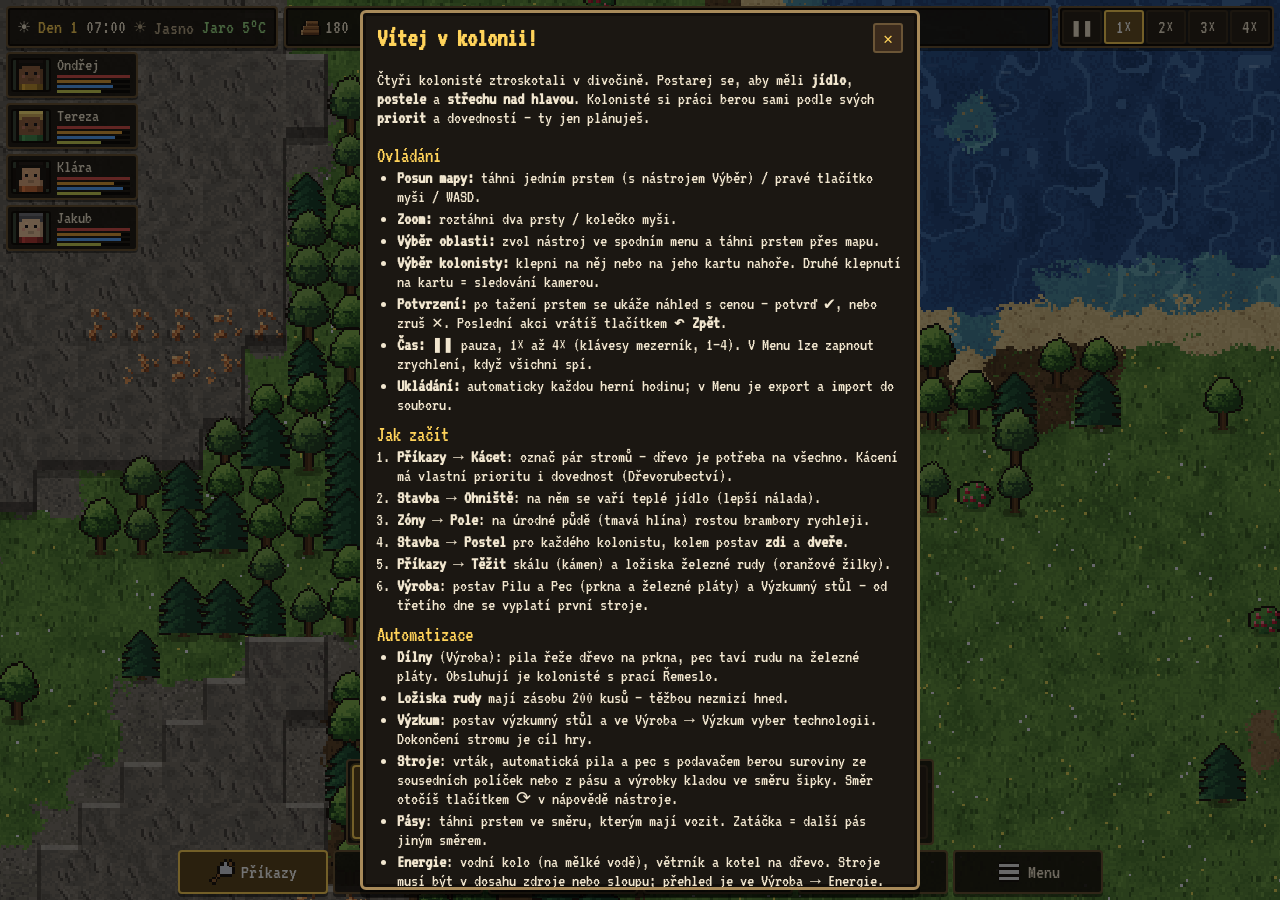
==== kolonie.html @ 168ea3bc "Phase 5b: trader, raids and defence, machine maintenance, pollution Trading caravan with a barter wi" ====
<!DOCTYPE html>
<html lang="cs">
<head>
  <meta charset="UTF-8">
  <meta name="viewport" content="width=device-width, initial-scale=1, maximum-scale=1, user-scalable=no, viewport-fit=cover">
  <meta name="mobile-web-app-capable" content="yes">
  <meta name="apple-mobile-web-app-capable" content="yes">
  <meta name="theme-color" content="#1b1712">
  <title>Kolonie – budovatelská survival hra</title>
  <style>
/* Písmo VT323 (SIL Open Font License, viz fonts/OFL.txt) – součást hry, žádná vnější závislost */
@font-face {
  font-family: 'VT323'; font-style: normal; font-weight: 400; font-display: swap;
  src: url([data-uri]) format('woff2');
  unicode-range: U+0100-02BA, U+02BD-02C5, U+02C7-02CC, U+02CE-02D7, U+02DD-02FF, U+0304, U+0308, U+0329, U+1D00-1DBF, U+1E00-1E9F, U+1EF2-1EFF, U+2020, U+20A0-20AB, U+20AD-20C4, U+2113, U+2C60-2C7F, U+A720-A7FF;
}
@font-face {
  font-family: 'VT323'; font-style: normal; font-weight: 400; font-display: swap;
  src: url([data-uri]) format('woff2');
  unicode-range: U+0000-00FF, U+0131, U+0152-0153, U+02BB-02BC, U+02C6, U+02DA, U+02DC, U+0304, U+0308, U+0329, U+2000-206F, U+20AC, U+2122, U+2191, U+2193, U+2212, U+2215, U+FEFF, U+FFFD;
}
:root {
  --bg: #1b1712;
  --panel: rgba(30, 25, 19, 0.92);
  --panel2: #2a231a;
  --border: #6b5536;
  --border-light: #a88a5a;
  --text: #f1e6cf;
  --muted: #b9a888;
  --accent: #ffd35a;
  --good: #7ee07e;
  --bad: #ff6b5e;
  --safe-b: env(safe-area-inset-bottom, 0px);
  --safe-t: env(safe-area-inset-top, 0px);
}
* { box-sizing: border-box; -webkit-tap-highlight-color: transparent; }
html, body {
  margin: 0; height: 100%; overflow: hidden; background: var(--bg); color: var(--text);
  font-family: 'VT323', 'Courier New', monospace; font-size: 18px;
  user-select: none; -webkit-user-select: none; touch-action: none; overscroll-behavior: none;
}
canvas#game { position: fixed; inset: 0; display: block; touch-action: none; image-rendering: pixelated; }
button { font-family: inherit; color: inherit; cursor: pointer; }
.hidden { display: none !important; }
.pix { image-rendering: pixelated; image-rendering: crisp-edges; }

.panel {
  background: var(--panel);
  border: 2px solid var(--border);
  box-shadow: inset 0 0 0 2px #120e0a, 0 3px 0 rgba(0,0,0,0.45);
  border-radius: 4px;
}

/* ---------- Horní lišta ---------- */
#topbar {
  position: fixed; top: calc(6px + var(--safe-t)); left: 6px; right: 6px;
  display: flex; gap: 6px; align-items: stretch; pointer-events: none; z-index: 5; flex-wrap: wrap;
}
#topbar > * { pointer-events: auto; }
#clock { display: flex; gap: 8px; align-items: center; padding: 2px 10px; font-size: 20px; white-space: nowrap; }
#dayLabel { color: var(--accent); }
#weatherLabel { color: var(--muted); }
#seasonLabel.s0 { color: #9fe08a; }
#seasonLabel.s1 { color: #ffd35a; }
#seasonLabel.s2 { color: #e9955a; }
#seasonLabel.s3 { color: #a9d4ff; }
.res.low span { color: var(--bad); }
.res.trade { cursor: pointer; border: 2px solid var(--good); border-radius: 3px; animation: blink2 1.4s steps(2) 6; }
table.trade td { padding: 2px 3px; }
table.trade .pname img { width: 22px; height: 22px; vertical-align: middle; }
table.trade .pname small { display: block; color: var(--muted); font-size: 13px; line-height: 12px; }
.step { white-space: nowrap; }
.step button { width: 34px; height: 34px; font-size: 20px; background: var(--panel2); border: 2px solid var(--border); border-radius: 3px; }
.step b { display: inline-block; min-width: 30px; font-weight: normal; color: var(--accent); }
.tsum { margin: 8px 0 2px; text-align: center; font-size: 19px; }
.menu button:disabled { opacity: 0.4; }
.res[title^="Energie"], .res[title^="Probíhající"] { cursor: pointer; }
.target { display: flex; align-items: center; gap: 6px; margin: 4px 0; }
.target b { flex: 1; text-align: center; font-weight: normal; color: var(--accent); }
.target button { width: 56px; height: 38px; font-size: 18px; background: var(--panel2); border: 2px solid var(--border); border-radius: 3px; }
.techs { display: grid; grid-template-columns: repeat(auto-fill, minmax(230px, 1fr)); gap: 6px; }
.tech, .net { text-align: left; padding: 6px 8px; background: var(--panel2); border: 2px solid #3d3122; border-radius: 4px; font-size: 17px; line-height: 17px; }
.tech.avail { border-color: var(--border-light); }
.tech.cur { border-color: #58a6ff; background: #1f2c3c; }
.tech.done { border-color: #3f6f3f; }
.tech.lock { opacity: 0.55; }
.tn { display: flex; justify-content: space-between; gap: 8px; font-size: 20px; color: var(--accent); margin-bottom: 2px; }
.tn small { color: var(--muted); font-size: 16px; white-space: nowrap; }
.td { color: var(--text); margin-bottom: 4px; }
.td i { color: var(--bad); font-style: normal; }
.net { margin-bottom: 6px; }
.net .jump { margin-top: 4px; padding: 4px 10px; font-size: 17px; background: var(--bg); border: 2px solid var(--border); border-radius: 3px; }
.filters { display: grid; grid-template-columns: repeat(auto-fill, minmax(84px, 1fr)); gap: 4px; margin: 4px 0; }
.fbtn { display: flex; align-items: center; gap: 4px; padding: 4px; font-size: 16px; background: var(--panel2); border: 2px solid #3d3122; border-radius: 3px; opacity: 0.45; min-height: 36px; }
.fbtn.on { opacity: 1; border-color: var(--good); }
.fbtn img { width: 20px; height: 20px; }
#resources { display: flex; gap: 2px; align-items: center; padding: 2px 6px; flex: 1 1 auto; min-width: 0; overflow-x: auto; scrollbar-width: none; }
#resources::-webkit-scrollbar { display: none; }
.res { display: flex; align-items: center; gap: 3px; padding: 0 6px; font-size: 20px; white-space: nowrap; }
.res img { width: 24px; height: 24px; }
#speed { display: flex; gap: 2px; padding: 2px; }
.spd {
  background: var(--panel2); border: 2px solid #3d3122; min-width: 40px; height: 34px; font-size: 19px; border-radius: 3px; padding: 0 4px;
}
.spd.active { background: #6b5225; border-color: var(--accent); color: #fff; }

/* ---------- Kolonisté ---------- */
#colonistBar {
  position: fixed; top: calc(52px + var(--safe-t)); left: 6px; display: flex; flex-direction: column; gap: 5px; z-index: 5;
}
.ccard {
  display: flex; gap: 6px; align-items: center; width: 132px; padding: 3px 6px 3px 3px; cursor: pointer;
  background: var(--panel); border: 2px solid var(--border); border-radius: 4px; box-shadow: 0 2px 0 rgba(0,0,0,0.4);
}
.ccard.sel { border-color: var(--accent); background: rgba(70, 55, 22, 0.95); }
.ccard.alert { animation: blink 1s steps(2) infinite; }
@keyframes blink { 50% { border-color: var(--bad); } }
.portrait { width: 40px; height: 34px; background: #3b4a3a; border: 2px solid #120e0a; border-radius: 3px; object-fit: cover; }
.portrait.sm { width: 26px; height: 22px; vertical-align: middle; margin-right: 6px; }
.cinfo { flex: 1; min-width: 0; }
.cname { font-size: 18px; line-height: 16px; margin-bottom: 2px; white-space: nowrap; overflow: hidden; text-overflow: ellipsis; }
.mini { height: 3px; background: #0e0b08; margin-top: 2px; }
.mini i { display: block; height: 100%; }
.b-health { background: #d9534f; }
.b-food { background: #e3a23b; }
.b-energy { background: #58a6ff; }

/* ---------- Info panel ---------- */
#infoPanel {
  position: fixed; top: calc(52px + var(--safe-t)); right: 6px; width: 300px; max-height: calc(100% - 250px);
  overflow-y: auto; padding: 8px 10px; z-index: 6; font-size: 18px;
}
.phead { display: flex; gap: 8px; align-items: center; margin-bottom: 4px; }
.phead > div { flex: 1; }
.ptitle { font-size: 22px; color: var(--accent); line-height: 20px; }
.psub { color: var(--muted); line-height: 16px; }
.psub small { font-size: 15px; }
.pact { background: #120e0a; padding: 3px 6px; margin: 4px 0 6px; border-left: 3px solid var(--good); }
.psec { margin: 8px 0 2px; color: var(--accent); border-bottom: 1px solid var(--border); }
.stat, .skill { display: flex; align-items: center; gap: 6px; height: 20px; }
.stat > span, .skill > span { width: 70px; white-space: nowrap; }
.skill > span { width: 112px; }
.stat > b, .skill > b { width: 26px; text-align: right; font-weight: normal; }
.bar, .sbar { flex: 1; height: 10px; background: #0e0b08; border: 1px solid #3d3122; position: relative; }
.bar i, .sbar i { position: absolute; left: 0; top: 0; bottom: 0; display: block; }
.sbar i { background: #8a7a52; }
.sbar u { position: absolute; left: 0; bottom: 0; height: 2px; background: var(--accent); }
.moodl { text-align: right; color: var(--muted); font-size: 16px; margin-top: -2px; }
.thoughts .th { display: flex; justify-content: space-between; line-height: 18px; }
.th.pos b { color: var(--good); }
.th.neg b { color: var(--bad); }
.th b { font-weight: normal; }
.pbtns { display: flex; gap: 6px; margin-top: 8px; }
.pbtns button, .menu button {
  flex: 1; background: var(--panel2); border: 2px solid var(--border); padding: 6px; font-size: 18px; border-radius: 3px;
}
.pbtns button:active, .menu button:active { background: #4a3a22; }
.ttab { width: 100%; border-collapse: collapse; }
.ttab td { padding: 1px 4px; border-bottom: 1px solid #3a2f22; }
.ttab td:first-child { color: var(--muted); width: 40%; }
.x { background: #3a2a1c; border: 2px solid var(--border); width: 30px; height: 30px; border-radius: 3px; font-size: 16px; flex: none; }

/* ---------- Spodní menu ---------- */
#bottom {
  position: fixed; left: 0; right: 0; bottom: 0; z-index: 7; padding: 0 6px calc(6px + var(--safe-b));
  display: flex; flex-direction: column; gap: 5px; pointer-events: none;
}
#bottom > * { pointer-events: auto; }
#bottom > #actionRow { display: flex; align-items: flex-end; justify-content: center; gap: 6px; pointer-events: none; position: relative; min-height: 0; }
#actionRow > * { pointer-events: auto; }
#toolHint, #confirmBar { display: flex; align-items: center; gap: 8px; padding: 4px 6px 4px 10px; max-width: 680px; font-size: 18px; line-height: 18px; min-width: 0; }
#confirmBar { border-color: var(--accent); flex-wrap: wrap; justify-content: flex-end; }
#confirmText { flex: 1 1 140px; }
#confirmText em { color: var(--bad); font-style: normal; }
#confirmBar i { color: var(--accent); font-style: normal; }
.cbtn { height: 40px; padding: 0 12px; font-size: 19px; border-radius: 3px; border: 2px solid var(--border); background: var(--panel2); white-space: nowrap; }
.cbtn.ok { background: #2f5a2c; border-color: #7ee07e; color: #fff; }
.cbtn.ok:disabled { opacity: 0.4; }
.cbtn.no { background: #5a2c28; border-color: #c9675e; }
#undoBtn { flex: none; height: 40px; padding: 0 12px; font-size: 19px; white-space: nowrap; }
#undoBtn:active { background: #4a3a22; }
#toolHint i { color: var(--accent); font-style: normal; }
#toolRow {
  display: flex; gap: 5px; overflow-x: auto; padding: 4px; scrollbar-width: none;
  background: var(--panel); border: 2px solid var(--border); border-radius: 4px; align-self: center; max-width: 100%;
}
#toolRow::-webkit-scrollbar { display: none; }
.tool {
  flex: none; display: flex; flex-direction: column; align-items: center; justify-content: flex-start; width: 78px; min-height: 74px; padding: 4px 2px;
  background: var(--panel2); border: 2px solid #3d3122; border-radius: 4px; line-height: 15px;
}
.tool img { width: 36px; height: 36px; margin-bottom: 2px; }
.tool .tname { font-size: 16px; text-align: center; overflow-wrap: anywhere; }
.tool .tcost { font-size: 13px; color: var(--muted); text-align: center; line-height: 12px; }
.tool.locked { opacity: 0.5; }
.tool.act { border-color: #4f6a8a; background: #233040; }
.tool.active { background: #5d4720; border-color: var(--accent); box-shadow: 0 0 0 2px rgba(255,211,90,0.25); }
.tool:active { transform: translateY(1px); }
#tabRow { display: flex; gap: 5px; justify-content: center; }
.tab {
  flex: 1 1 0; max-width: 150px; display: flex; align-items: center; justify-content: center; gap: 6px; height: 44px; font-size: 20px;
  background: var(--panel); border: 2px solid var(--border); border-radius: 4px; box-shadow: 0 3px 0 rgba(0,0,0,0.45);
}
.tab img { width: 26px; height: 26px; }
.tab.active { background: #5d4720; border-color: var(--accent); color: #fff; }

/* ---------- Notifikace ---------- */
#toasts {
  position: fixed; top: calc(52px + var(--safe-t)); left: 50%; transform: translateX(-50%); z-index: 8;
  display: flex; flex-direction: column; gap: 4px; align-items: center; pointer-events: none; width: min(460px, calc(100% - 300px));
}
.toast {
  background: var(--panel); border: 2px solid var(--border); border-left-width: 6px; padding: 3px 10px; border-radius: 3px;
  font-size: 18px; transition: opacity .5s, transform .5s; animation: tin .25s ease-out; text-align: center;
}
.toast.good { border-left-color: var(--good); }
.toast.warn { border-left-color: var(--bad); color: #ffd7cf; }
.toast.info { border-left-color: #58a6ff; }
.toast.out { opacity: 0; transform: translateY(-8px); }
@keyframes tin { from { opacity: 0; transform: translateY(-8px); } }

#pausedBadge {
  position: fixed; top: calc(52px + var(--safe-t)); left: 50%; transform: translateX(-50%); display: none;
  font-size: 26px; color: var(--accent); text-shadow: 2px 2px 0 #000; z-index: 4; pointer-events: none; letter-spacing: 4px;
}
body.paused #pausedBadge { display: block; animation: blink2 1.2s steps(2) infinite; }
#fastBadge {
  position: fixed; bottom: calc(190px + var(--safe-b)); left: 50%; transform: translateX(-50%); display: none; white-space: nowrap;
  font-size: 20px; color: #bcd6ff; text-shadow: 2px 2px 0 #000; z-index: 4; pointer-events: none;
}
body.fast:not(.paused) #fastBadge { display: block; }
.menu b.on, b.on { color: var(--good); font-weight: normal; }
.menu b.off { color: var(--muted); font-weight: normal; }
@keyframes blink2 { 50% { opacity: 0.3; } }

/* ---------- Modální okna ---------- */
#modal {
  position: fixed; inset: 0; background: rgba(0,0,0,0.55); z-index: 20; display: flex; align-items: center; justify-content: center; padding: 10px;
}
.mbox {
  background: var(--bg); border: 3px solid var(--border-light); box-shadow: inset 0 0 0 3px #120e0a, 0 8px 0 rgba(0,0,0,0.5);
  border-radius: 6px; padding: 10px 14px; width: min(420px, 100%); max-height: 100%; overflow-y: auto;
}
.mbox.wide { width: min(640px, 100%); }
.mbox.help { width: min(560px, 100%); }
.mhead { display: flex; justify-content: space-between; align-items: center; font-size: 26px; color: var(--accent); margin-bottom: 6px; }
.mnote { color: var(--muted); font-size: 17px; line-height: 18px; }
.menu { display: flex; flex-direction: column; gap: 6px; margin-top: 8px; }
.hbody { line-height: 19px; }
.hbody h4 { color: var(--accent); margin: 10px 0 4px; font-weight: normal; font-size: 21px; }
.hbody ul, .hbody ol { padding-left: 20px; margin: 4px 0; }
.hbody li { margin-bottom: 3px; }
.ptable { overflow-x: auto; }
.ptable table { border-collapse: collapse; width: 100%; }
.ptable th { font-weight: normal; color: var(--muted); font-size: 16px; padding: 2px 4px; }
.ptable th .short { display: none; }
.ptable td { text-align: center; padding: 3px 2px; border-top: 1px solid #3a2f22; }
.ptable td small { display: block; color: var(--muted); font-size: 13px; line-height: 12px; }
.pname { text-align: left !important; white-space: nowrap; }
.prio { width: 44px; height: 36px; font-size: 22px; border-radius: 3px; border: 2px solid #3d3122; background: var(--panel2); }
.prio.p1, b.p1 { color: #ff8a4c; }
.prio.p2, b.p2 { color: #ffd35a; }
.prio.p3 { color: #c7e07e; }
.prio.p4, b.p4 { color: #9aa4a8; }
.prio.p0, b.p0 { color: #5d5448; }
.prio.p1 { border-color: #a85a2c; }

#loading {
  position: fixed; inset: 0; background: var(--bg); z-index: 50; display: flex; align-items: center; justify-content: center;
  font-size: 32px; color: var(--accent);
}

/* ---------- Mobil ---------- */
@media (max-width: 760px) {
  html, body { font-size: 16px; }
  #topbar { gap: 4px; left: 4px; right: 4px; }
  #clock { font-size: 18px; padding: 0 6px; gap: 5px; order: 1; }
  #speed { order: 2; margin-left: auto; }
  #resources { order: 3; flex-basis: 100%; justify-content: space-between; }
  .res { font-size: 18px; padding: 0 2px; }
  .res img { width: 20px; height: 20px; }
  .spd { min-width: 32px; height: 30px; font-size: 17px; padding: 0 2px; }
  .cbtn, #undoBtn { font-size: 17px; padding: 0 8px; }
  .ptable th .full { display: none; }
  .ptable th .short { display: inline; }
  .ptable th { font-size: 13px; padding: 2px 0; }
  .ptable td { padding: 3px 1px; }
  .prio { width: 32px; height: 34px; font-size: 19px; }
  .ptable td small { font-size: 12px; }
  .pname .portrait { display: none; }
  .pname { max-width: 74px; overflow: hidden; text-overflow: ellipsis; }
  .mbox { padding: 8px 8px; }
  #toolHint, #confirmBar { font-size: 16px; line-height: 16px; }
  .skill > span { width: 100px; }
  #colonistBar { top: calc(84px + var(--safe-t)); left: 4px; }
  .ccard { width: auto; padding: 2px; }
  .ccard .cinfo { display: none; }
  .portrait { width: 36px; height: 30px; }
  #infoPanel { top: calc(84px + var(--safe-t)); left: 50px; right: 4px; width: auto; max-height: calc(100% - 360px - var(--safe-b)); min-height: 120px; }
  #toasts { top: calc(88px + var(--safe-t)); width: calc(100% - 110px); }
  .toast { font-size: 16px; }
  .tool { width: 66px; min-height: 66px; }
  .tool img { width: 30px; height: 30px; }
  .tool .tname { font-size: 15px; }
  .tab { font-size: 16px; height: 40px; gap: 3px; padding: 0 2px; }
  .tab img { width: 22px; height: 22px; }
}
@media (max-width: 420px) {
  .tab span { display: none; }
  #weatherLabel { display: none; }
}
@media (max-width: 760px) {
  #clock { flex-wrap: wrap; row-gap: 0; max-width: 58%; line-height: 18px; }
}

</style>
</head>
<body>
  <canvas id="game"></canvas>

  <div id="topbar">
    <div id="clock" class="panel">
      <span id="sunIcon">☀️</span>
      <span id="dayLabel">Den 1</span>
      <span id="timeLabel">07:00</span>
      <span id="weatherLabel"></span>
      <span id="seasonLabel"></span>
    </div>
    <div id="resources" class="panel"></div>
    <div id="speed" class="panel"></div>
  </div>

  <div id="colonistBar"></div>
  <div id="infoPanel" class="panel hidden"></div>
  <div id="toasts"></div>
  <div id="pausedBadge">PAUZA</div>
  <div id="fastBadge">▶▶ Všichni spí – čas zrychlen</div>
  <input type="file" id="importFile" accept=".json,application/json" class="hidden">

  <div id="bottom">
    <div id="actionRow">
      <div id="toolHint" class="panel hidden"><span id="hintText"></span><button id="rotBtn" class="cbtn hidden" title="Otočit stavbu (R)">⟳ →</button><button id="hintClose" class="x">✕</button></div>
      <div id="confirmBar" class="panel hidden">
        <span id="confirmText"></span>
        <button id="confirmOk" class="cbtn ok">✔ Potvrdit</button>
        <button id="confirmNo" class="cbtn no">✕ Zrušit</button>
      </div>
      <button id="undoBtn" class="panel hidden" title="Vrátit poslední akci (Ctrl+Z)">↶ Zpět</button>
    </div>
    <div id="toolRow"></div>
    <div id="tabRow"></div>
  </div>

  <div id="modal" class="hidden"></div>
  <div id="loading"><div>Generuji svět…</div></div>

  <script>
// ===== js/utils.js =====
'use strict';
/**
 * Utils – pomocné funkce: deterministický generátor náhody, šum, barvy, matematika.
 */
const U = (() => {
  // mulberry32 se stavem v jedné proměnné → stav lze uložit a obnovit
  let state = 1234567;
  function rng() {
    state = (state + 0x6D2B79F5) | 0;
    let t = Math.imul(state ^ (state >>> 15), 1 | state);
    t = (t + Math.imul(t ^ (t >>> 7), 61 | t)) ^ t;
    return ((t ^ (t >>> 14)) >>> 0) / 4294967296;
  }

  function hash2(x, y, seed) {
    let h = (Math.imul(x | 0, 374761393) + Math.imul(y | 0, 668265263) + Math.imul(seed | 0, 982451653)) | 0;
    h = Math.imul(h ^ (h >>> 13), 1274126177);
    h ^= h >>> 16;
    return (h >>> 0) / 4294967296;
  }
  function smooth(t) { return t * t * (3 - 2 * t); }
  function noise(x, y, seed) {
    const xi = Math.floor(x), yi = Math.floor(y);
    const u = smooth(x - xi), v = smooth(y - yi);
    const a = hash2(xi, yi, seed), b = hash2(xi + 1, yi, seed);
    const c = hash2(xi, yi + 1, seed), d = hash2(xi + 1, yi + 1, seed);
    return (a + (b - a) * u) + ((c + (d - c) * u) - (a + (b - a) * u)) * v;
  }
  function fbm(x, y, seed, oct = 4) {
    let sum = 0, amp = 1, freq = 1, norm = 0;
    for (let i = 0; i < oct; i++) {
      sum += noise(x * freq, y * freq, seed + i * 1013) * amp;
      norm += amp; amp *= 0.5; freq *= 2;
    }
    return sum / norm;
  }

  return {
    seed(s) { state = s | 0; },
    getState() { return state; },
    setState(s) { state = s | 0; },
    rand() { return rng(); },
    range(a, b) { return a + rng() * (b - a); },
    int(a, b) { return a + Math.floor(rng() * (b - a + 1)); },
    pick(arr) { return arr[Math.floor(rng() * arr.length)]; },
    chance(p) { return rng() < p; },
    shuffle(arr) {
      for (let i = arr.length - 1; i > 0; i--) {
        const j = Math.floor(rng() * (i + 1));
        [arr[i], arr[j]] = [arr[j], arr[i]];
      }
      return arr;
    },
    clamp(v, a, b) { return v < a ? a : v > b ? b : v; },
    lerp(a, b, t) { return a + (b - a) * t; },
    dist(ax, ay, bx, by) { return Math.hypot(ax - bx, ay - by); },
    hash2, noise, fbm,
    hex(h) {
      const n = parseInt(h.replace('#', ''), 16);
      return [(n >> 16) & 255, (n >> 8) & 255, n & 255];
    },
    rgb(c, a) {
      return a === undefined
        ? `rgb(${c[0] | 0},${c[1] | 0},${c[2] | 0})`
        : `rgba(${c[0] | 0},${c[1] | 0},${c[2] | 0},${a})`;
    },
    shade(c, f) {
      return [Math.min(255, c[0] * f), Math.min(255, c[1] * f), Math.min(255, c[2] * f)];
    },
    mix(a, b, t) {
      return [a[0] + (b[0] - a[0]) * t, a[1] + (b[1] - a[1]) * t, a[2] + (b[2] - a[2]) * t];
    },
    pad2(n) { return (n < 10 ? '0' : '') + n; },
  };
})();

</script>
  <script>
// ===== js/config.js =====
'use strict';
/**
 * Config – konstanty a definice herních prvků.
 */
const Config = {
  TILE: 16,                // velikost políčka ve "světových pixelech"
  MAP_W: 120,
  MAP_H: 120,
  TPS: 30,                 // simulační ticky za sekundu při rychlosti 1x
  MIN_PER_TICK: 0.1,       // herní minuty za tick → 1 herní hodina = 20 s při 1x
  CARRY: 40,               // kolik kusů unese kolonista
  STACK: 75,               // max. velikost hromádky na políčku
  ZOOM_MIN: 0.9,
  ZOOM_MAX: 6,
  ZOOM_DEFAULT: 2.6,
  CROP_HOURS: 42,          // doba růstu plodiny (herní hodiny při plodnosti 1)
  BUSH_REGROW_HOURS: 40,
  TREE_GROW_PER_HOUR: 0.004,
  SPEEDS: [0, 1, 2, 3, 4],
  AUTO_FAST_SPEED: 10,     // rychlost, když všichni spí (volitelné)
  BATCH_RADIUS: 8,
  SEASON_DAYS: 4,          // délka ročního období ve dnech (rok = 16 dní)
  SPOIL_HOURS: { food: 72, meal: 120, meat: 48, egg: 96 },   // trvanlivost potravin venku (herní hodiny)
  CHEST_STACK: 300,        // kapacita truhly
  ROOM_MAX: 300,           // největší prostor, který se ještě zastřeší
  MAX_COLONISTS: 8,
  ORE_AMOUNT: 200,         // zásoba jednoho políčka ložiska
  ORE_PER_MINE: 3,         // kolik rudy vytěží kolonista jedním úkolem
  BELT_PERIOD: 10,         // ticků mezi posuny pásu
  BELT_RATE: 2,            // kusů přesunutých jedním posunem
  BELT_STACK: 8,           // max. kusů na políčku pásu
  POWER_LINK: 7,           // dosah propojení zdrojů a sloupů (políčka)
  POWER_REACH: 5,          // dosah napájení strojů od zdroje / sloupu
  RESEARCH_RATE: 0.009,    // bodů výzkumu za tick práce při rychlosti 1         // dosah pro hromadné zásobování sousedních plánů
};
Config.HOURS_PER_TICK = Config.MIN_PER_TICK / 60;

// Typy terénu
const T = { WATER: 0, SHALLOW: 1, SAND: 2, GRASS: 3, SOIL: 4, DIRT: 5, GRAVEL: 6 };
const TERRAIN = [
  { id: 'water',   name: 'Hluboká voda',  walk: false, cost: 1,    fert: 0 },
  { id: 'shallow', name: 'Mělká voda',    walk: true,  cost: 2.6,  fert: 0 },
  { id: 'sand',    name: 'Písek',         walk: true,  cost: 1.2,  fert: 0 },
  { id: 'grass',   name: 'Tráva',         walk: true,  cost: 1,    fert: 1.0 },
  { id: 'soil',    name: 'Úrodná půda',   walk: true,  cost: 1,    fert: 1.4 },
  { id: 'dirt',    name: 'Hlína',         walk: true,  cost: 1,    fert: 0.7 },
  { id: 'gravel',  name: 'Kamenitá zem',  walk: true,  cost: 1.05, fert: 0 },
];

// Předměty / suroviny
const ITEMS = {
  wood:  { name: 'Dřevo' },
  stone: { name: 'Kámen' },
  iron:  { name: 'Železné pláty' },
  food:  { name: 'Potraviny', desc: 'syrové – brambory a bobule' },
  meal:  { name: 'Jídlo', desc: 'uvařené pokrmy' },
  // nové suroviny přidávej na konec – pořadí určuje bity filtru skladu v uložených hrách
  plank: { name: 'Prkna' },
  ore:   { name: 'Železná ruda' },
  meat:  { name: 'Maso', desc: 'syrové – uvař ho' },
  egg:   { name: 'Vejce' },
  wool:  { name: 'Vlna' },
  leather: { name: 'Kůže' },
  coat:  { name: 'Teplé oblečení' },
  bow:   { name: 'Kuše' },
  ammo:  { name: 'Munice' },
};
const ITEM_ORDER = ['wood', 'plank', 'stone', 'ore', 'iron', 'food', 'meal', 'meat', 'egg', 'wool', 'leather', 'coat', 'bow', 'ammo'];
const ITEM_BASIC = ['wood', 'stone', 'food', 'meal'];   // v liště vidět vždy; ostatní až po prvním získání
const COOKABLE = ['food', 'meat', 'egg'];               // z čeho se vaří jídlo
// orientační hodnota surovin (obchod, bohatství kolonie)
const VALUE = { wood: 1, stone: 1.5, plank: 2.5, ore: 2, iron: 6, food: 1.2, meal: 2.5, meat: 2, egg: 1.5, wool: 3, leather: 3, coat: 16, bow: 20, ammo: 0.6 };
const ITEM_KEYS = Object.keys(ITEMS);
const ITEM_BIT = {};
ITEM_KEYS.forEach((k, n) => { ITEM_BIT[k] = 1 << n; });
const FILTER_CUSTOM = 0x8000;   // příznak „sklad má vlastní filtr“

const SEASONS = ['Jaro', 'Léto', 'Podzim', 'Zima'];

// Přírodní objekty
const OBJECTS = {
  tree: { name: 'Strom',          work: 110, blocks: false, cost: 1.7 },
  rock: { name: 'Skála',          work: 190, blocks: true },
  ore:  { name: 'Ložisko železné rudy', work: 230, blocks: true },
  bush: { name: 'Keř s bobulemi', work: 40,  blocks: false, cost: 1.3 },
};

// Stavby
const BUILD = {
  wall_wood:   { name: 'Dřevěná zeď',     layer: 'struct', cost: { wood: 5 },  work: 80,  blocks: true, wall: true, burns: true, mode: 'perimeter', hint: 'Táhni pro obdélník zdí (místnost) nebo rovnou čáru.' },
  wall_stone:  { name: 'Kamenná zeď',     layer: 'struct', cost: { stone: 5 }, work: 150, blocks: true, wall: true, mode: 'perimeter', hint: 'Pevná kamenná zeď. Táhni pro obdélník nebo čáru.' },
  door:        { name: 'Dveře',           layer: 'struct', cost: { wood: 6 },  work: 90,  door: true, burns: true, walkCost: 1.3, mode: 'single', hint: 'Klepni na místo ve zdi, kde mají být dveře.' },
  floor_wood:  { name: 'Dřevěná podlaha', layer: 'floor',  cost: { plank: 1 }, work: 30,  burns: true, mode: 'rect', hint: 'Táhni pro vyplnění plochy podlahou z prken. Po podlaze se chodí rychleji.' },
  floor_stone: { name: 'Kamenná dlažba',  layer: 'floor',  cost: { stone: 2 }, work: 45,  mode: 'rect', hint: 'Táhni pro vyplnění plochy dlažbou.' },
  bed:         { name: 'Postel',          layer: 'struct', cost: { wood: 15 }, work: 120, burns: true, walkCost: 1.4, mode: 'single', hint: 'Klepni pro umístění postele. Spánek v posteli zlepšuje náladu.' },
  table:       { name: 'Stůl',            layer: 'struct', cost: { wood: 12 }, work: 90,  blocks: true, burns: true, mode: 'single', hint: 'Jídlo u stolu (na židli vedle něj) zlepšuje náladu.' },
  chair:       { name: 'Židle',           layer: 'struct', cost: { wood: 5 },  work: 45,  burns: true, walkCost: 1.3, mode: 'single', hint: 'Postav ji těsně vedle stolu. Kolonisté si k jídlu sednou.' },
  chest:       { name: 'Truhla',          layer: 'struct', cost: { plank: 12 }, work: 100, burns: true, storage: true, walkCost: 1.5, mode: 'single', hint: 'Pojme 300 kusů jedné suroviny a potraviny se v ní kazí pomaleji. Klepnutím na ni nastavíš filtr.' },
  campfire:    { name: 'Ohniště',         layer: 'struct', cost: { wood: 10 }, work: 70,  blocks: true, light: 7, heat: 16, mode: 'single', hint: 'Na ohništi se vaří jídlo. V noci svítí a v uzavřené místnosti ji vytopí.' },
  lamp:        { name: 'Železná lampa',   layer: 'struct', cost: { iron: 2, plank: 2 }, work: 60, blocks: true, light: 6, mode: 'single', hint: 'Osvětluje okolí v noci.' },

  // ----- dílny obsluhované kolonistou -----
  saw:      { name: 'Pila',            layer: 'struct', cost: { wood: 25, stone: 5 }, work: 120, blocks: true, mode: 'single',
              machine: { manual: true, recipe: { in: { wood: 1 }, out: { plank: 1 }, work: 55 }, target: 40 },
              hint: 'Dílna: kolonista řeže dřevo na prkna (práce Řemeslo). Cílovou zásobu nastavíš klepnutím na pilu.' },
  furnace:  { name: 'Pec',             layer: 'struct', cost: { stone: 30 }, work: 150, blocks: true, light: 3, heat: 10, mode: 'single',
              machine: { manual: true, recipe: { in: { ore: 2, wood: 1 }, out: { iron: 1 }, work: 110 }, target: 30, pollute: 0.5 },
              hint: 'Dílna: taví 2 rudy na 1 železný plát, jako palivo spálí 1 dřevo.' },
  research: { name: 'Výzkumný stůl',   layer: 'struct', cost: { wood: 30, stone: 10 }, work: 140, blocks: true, burns: true, size: [2, 1], rot: true, mode: 'single',
              hint: 'Kolonista u něj bádá (práce Výzkum). Co zkoumat, vybereš ve Výroba → Výzkum.' },

  tailor:   { name: 'Krejčovský stůl', layer: 'struct', cost: { plank: 15, wood: 10 }, work: 130, blocks: true, burns: true, mode: 'single',
              machine: { manual: true, recipe: { in: { wool: 3 }, out: { coat: 1 }, work: 160 }, alts: [{ in: { leather: 3 }, out: { coat: 1 }, work: 160 }], target: 4 },
              hint: 'Šije teplé oblečení z vlny nebo kůže. Bez něj kolonisté v zimě venku prochladnou.' },

  armory:   { name: 'Zbrojnice',       layer: 'struct', cost: { plank: 15, iron: 6 }, work: 150, blocks: true, mode: 'single', tech: 'defense',
              machine: { manual: true, recipe: { in: { plank: 3, iron: 1 }, out: { bow: 1 }, work: 170 }, alts: [{ in: { iron: 1 }, out: { ammo: 8 }, work: 70, target: 60 }], target: 4 },
              hint: 'Vyrábí kuše pro kolonisty a munici do střílen.' },
  turret:   { name: 'Střílna',         layer: 'struct', cost: { iron: 14, plank: 6 }, work: 180, blocks: true, mode: 'single', tech: 'defense',
              machine: { turret: true, ammo: 'ammo' },
              hint: 'Sama střílí po nájezdnících v dosahu 7 políček. Munici bere ze sousedních políček nebo z pásu.' },
  gate:     { name: 'Brána',           layer: 'struct', cost: { plank: 6, iron: 4 }, work: 140, door: true, walkCost: 1.3, mode: 'single', tech: 'defense',
              hint: 'Pevné dveře do hradeb. Kolonisty pustí, nájezdníci ji musí prorazit.' },

  // ----- chov -----
  coop:     { name: 'Kurník',          layer: 'struct', cost: { plank: 8, wood: 10 }, work: 110, blocks: true, burns: true, mode: 'single',
              livestock: { type: 'chicken', start: 3, cap: 8 },
              hint: 'Přivede 3 slepice. Snášejí vejce a množí se; potřebují zónu Pastvina kolem kurníku.' },
  sheepfold: { name: 'Ovčín',          layer: 'struct', cost: { plank: 12, wood: 15 }, work: 140, blocks: true, burns: true, mode: 'single',
              livestock: { type: 'sheep', start: 2, cap: 6 },
              hint: 'Přivede 2 ovce. Dávají vlnu (stříhá ji farmář); potřebují zónu Pastvina kolem ovčína.' },

  // ----- logistika a stroje -----
  belt:     { name: 'Dopravní pás',    layer: 'struct', cost: { iron: 1 }, work: 20, rot: true, mode: 'line', tech: 'belts',
              machine: { belt: true },
              hint: 'Posouvá hromádku na další políčko ve směru šipky. Táhni pro celou trasu, zatáčku vytvoříš navázáním dalšího směru.' },
  drill:    { name: 'Vrták',           layer: 'struct', cost: { iron: 12, plank: 8 }, work: 160, blocks: true, rot: true, mode: 'single', tech: 'drill', onOre: true,
              machine: { power: 12, drill: true, work: 45 },
              hint: 'Postav na ložisko rudy. S energií těží sám a rudu klade ve směru šipky (na pás, zem nebo do stroje).' },
  autosaw:  { name: 'Automatická pila', layer: 'struct', cost: { iron: 10, plank: 10 }, work: 160, blocks: true, rot: true, mode: 'single', tech: 'autosaw',
              machine: { power: 10, recipe: { in: { wood: 1 }, out: { plank: 1 }, work: 70 } },
              hint: 'Bere dřevo ze sousedních políček nebo z pásu a prkna klade ve směru šipky.' },
  autofurnace: { name: 'Pec s podavačem', layer: 'struct', cost: { iron: 16, stone: 20 }, work: 200, blocks: true, rot: true, light: 3, heat: 10, mode: 'single', tech: 'autofurnace',
              machine: { power: 15, recipe: { in: { ore: 2, wood: 1 }, out: { iron: 1 }, work: 140 }, pollute: 0.5 },
              hint: 'Sama si bere rudu a dřevo ze sousedních políček nebo z pásu, pláty klade ve směru šipky.' },

  // ----- energie -----
  pole:     { name: 'Sloup vedení',    layer: 'struct', cost: { wood: 4, iron: 1 }, work: 40, blocks: true, mode: 'single', tech: 'water',
              machine: { pole: true },
              hint: 'Propojuje zdroje energie a stroje na větší vzdálenost (dosah 7 políček).' },
  waterwheel: { name: 'Vodní kolo',    layer: 'struct', cost: { plank: 20, iron: 4 }, work: 200, blocks: true, mode: 'single', tech: 'water', onWater: true,
              machine: { gen: 'water', supply: 30 },
              hint: 'Postav na mělkou vodu. Dává stálou energii, v mrazu ale zamrzá.' },
  windmill: { name: 'Větrník',         layer: 'struct', cost: { plank: 30, iron: 8 }, work: 260, blocks: true, size: [2, 2], mode: 'single', tech: 'wind',
              machine: { gen: 'wind', supply: 55 },
              hint: 'Výkon závisí na síle větru – za bouřky nejvíc, za bezvětří skoro nic.' },
  boiler:   { name: 'Kotel na dřevo',  layer: 'struct', cost: { stone: 20, iron: 15 }, work: 260, blocks: true, size: [2, 2], light: 3, heat: 12, mode: 'single', tech: 'steam',
              machine: { gen: 'boiler', supply: 70, fuel: 'wood', burnMin: 45, pollute: 1 },
              hint: 'Spaluje dřevo ze sousedních políček nebo z pásu. Silný a spolehlivý zdroj, ale znečišťuje okolí.' },
};

// Směry: 0 východ, 1 jih, 2 západ, 3 sever
const DIRS4 = [[1, 0], [0, 1], [-1, 0], [0, -1]];

// Strom technologií. Dokončení všech je cílem hry.
const TECHS = {
  belts:       { name: 'Mechanika',         cost: 50,  req: [],                 desc: 'Dopravní pásy – suroviny se vozí samy.' },
  water:       { name: 'Vodní energie',     cost: 70,  req: [],                 desc: 'Vodní kolo a sloupy vedení.' },
  drill:       { name: 'Těžební stroje',    cost: 110, req: ['belts', 'water'], desc: 'Vrták těžící ložisko bez kolonistů.' },
  autosaw:     { name: 'Automatická pila',  cost: 90,  req: ['water'],          desc: 'Pila poháněná energií.' },
  wind:        { name: 'Větrná energie',    cost: 90,  req: ['water'],          desc: 'Větrník – energie i daleko od vody.' },
  steam:       { name: 'Parní síla',        cost: 140, req: ['water'],          desc: 'Kotel na dřevo – výkon za každého počasí.' },
  autofurnace: { name: 'Pec s podavačem',   cost: 170, req: ['drill'],          desc: 'Tavení rudy bez obsluhy.' },
  defense:     { name: 'Obrana',            cost: 100, req: ['belts'],          desc: 'Zbrojnice, střílny a brány.' },
  colony:      { name: 'Soběstačná kolonie', cost: 260, req: ['autosaw', 'wind', 'steam', 'autofurnace'], desc: 'Završení výzkumu – cíl hry.' },
};

// Pracovní typy (pořadí = pořadí při stejné prioritě)
const WORK_TYPES = [
  { id: 'cook',  name: 'Vaření',    short: 'Vař.',  skill: 'cook' },
  { id: 'build', name: 'Stavba',    short: 'Stav.', skill: 'build' },
  { id: 'grow',  name: 'Farmaření', short: 'Farm.', skill: 'grow' },
  { id: 'craft', name: 'Řemeslo',   short: 'Řem.',  skill: 'craft' },
  { id: 'hunt',  name: 'Lov',       short: 'Lov',   skill: 'hunt' },
  { id: 'chop',  name: 'Kácení',    short: 'Kác.',  skill: 'chop' },
  { id: 'mine',  name: 'Těžba',     short: 'Těž.',  skill: 'mine' },
  { id: 'maintain', name: 'Údržba', short: 'Údr.',  skill: 'craft' },
  { id: 'research', name: 'Výzkum', short: 'Výz.',  skill: 'research' },
  { id: 'haul',  name: 'Nošení',    short: 'Noš.',  skill: null },
];
const SKILLS = { build: 'Stavba', chop: 'Dřevorubectví', mine: 'Těžba', grow: 'Farmaření', cook: 'Vaření', craft: 'Řemeslo', research: 'Výzkum', hunt: 'Lov' };

// Zvěř a hospodářská zvířata
const ANIMALS = {
  deer:    { name: 'Jelen',   wild: true, hp: 30, speed: 0.11, meat: 8, leather: 2, shy: 4 },
  boar:    { name: 'Divočák', wild: true, hp: 40, speed: 0.09, meat: 6, leather: 1, shy: 3 },
  chicken: { name: 'Slepice', hp: 6,  speed: 0.04, meat: 2, leather: 0, eggHours: 9 },
  sheep:   { name: 'Ovce',    hp: 25, speed: 0.04, meat: 6, leather: 2, woolHours: 34, wool: 3 },
};

const TRAITS = [
  { id: 'optimist', name: 'Optimista',    desc: '+8 nálada', mood: 8 },
  { id: 'pessimist', name: 'Pesimista',   desc: '-8 nálada', mood: -8 },
  { id: 'hardwork', name: 'Pracant',      desc: '+20 % rychlost práce', work: 1.2 },
  { id: 'lazy',     name: 'Lenoch',       desc: '-15 % rychlost práce, +5 nálada', work: 0.85, mood: 5 },
  { id: 'fast',     name: 'Rychlonožka',  desc: '+20 % rychlost chůze', move: 1.2 },
  { id: 'glutton',  name: 'Jedlík',       desc: 'rychleji vyhladoví', hunger: 1.35 },
  { id: 'learner',  name: 'Bystrá hlava', desc: '+50 % učení dovedností', learn: 1.5 },
];

const NAMES = {
  m: { first: ['Jan', 'Petr', 'Tomáš', 'Marek', 'Jakub', 'Lukáš', 'Ondřej', 'Vojtěch', 'Matěj', 'Filip'],
       last: ['Novák', 'Dvořák', 'Svoboda', 'Černý', 'Procházka', 'Kučera', 'Veselý', 'Horák', 'Marek', 'Pokorný'] },
  f: { first: ['Eva', 'Lucie', 'Klára', 'Tereza', 'Anna', 'Kateřina', 'Barbora', 'Veronika', 'Zuzana', 'Markéta'],
       last: ['Nováková', 'Dvořáková', 'Svobodová', 'Černá', 'Procházková', 'Kučerová', 'Veselá', 'Horáková', 'Marková', 'Pokorná'] },
};

</script>
  <script>
// ===== js/world.js =====
'use strict';
/**
 * World – mřížka mapy, generování terénu, objekty, stavby, předměty a zóny.
 * Indexy políček: i = y * w + x
 */
const World = {
  w: 0, h: 0, n: 0, seed: 0,

  // ---------- Inicializace ----------
  alloc(w, h) {
    this.w = w; this.h = h; this.n = w * h;
    const n = this.n;
    this.terrain = new Uint8Array(n);
    this.obj = new Array(n).fill(null);     // {type, des, size, berries, regrow, amount}
    this.struct = new Array(n).fill(null);  // {type, decon, owner, i, dir, tiles, + stav stroje}; u větších staveb sdílí objekt všechna políčka
    this.floor = new Array(n).fill(null);   // {type, decon}
    this.items = new Array(n).fill(null);   // {type, n, age} – age = stáří v hodinách (kažení)
    this.crops = new Array(n).fill(null);   // {g}
    this.bp = new Array(n).fill(null);      // {type, del:{}, i, dir, tiles}
    this.zone = new Uint8Array(n);          // 0 nic, 1 sklad, 2 pole
    this.filter = new Uint16Array(n);       // filtr surovin skladu (0 = vše)
    this.roof = new Uint8Array(n);          // 1 = pod střechou (uzavřená místnost)
    this.roomId = new Int16Array(n);        // index do rooms, -1 = venku
    this.rooms = [];
    this.roomsDirty = true;
    this.walk = new Uint8Array(n);
    this.cost = new Float32Array(n);
    this.variant = new Uint8Array(n);

    // výchozí stav objektů po vygenerování (pro ukládání rozdílů)
    this.baseType = new Uint8Array(n);
    this.baseSize = new Float32Array(n);
    this.resetIndex();
  },

  /** Průběžně udržované indexy – počty surovin a seznamy úkolů. */
  resetIndex() {
    this.itemSet = new Set();
    this.looseSet = new Set();      // hromádky mimo sklad (k odnesení)
    this.counts = {};
    for (const k of ITEM_KEYS) this.counts[k] = 0;
    this.itemVer = 0;               // zvýší se při každé změně předmětů / zón
    this.bpSet = new Set();
    this.desSet = new Set();        // všechna označení (pro vykreslení)
    this.des = { chop: new Set(), mine: new Set(), harvest: new Set() };
    this.deconSet = new Set();
    this.cropSet = new Set();
    this.ripeSet = new Set();       // zralá pole ke sklizni
    this.emptyFarm = new Set();     // políčka pole bez plodiny (k osetí)
    this.structSet = new Set();
    this.structBy = {};             // typ stavby → Set indexů
    this.lights = new Set();        // stavby, které svítí
    this.machines = new Set();      // stavby s vlastním tickem (stroje, pásy, zdroje)
    this.belts = new Set();
    this.bushSet = new Set();
    this.stockTiles = [];
    this.farmTiles = [];
  },

  /** Přepočítá všechny indexy ze surových polí (po načtení uložené hry). */
  rebuildIndex() {
    this.resetIndex();
    for (let i = 0; i < this.n; i++) {
      const it = this.items[i];
      if (it) { this.itemSet.add(i); this.counts[it.type] += it.n; }
      if (this.bp[i] && this.bp[i].i === i) this.bpSet.add(i);
      const o = this.obj[i];
      if (o) {
        if (o.type === 'bush') this.bushSet.add(i);
        if (o.des) { this.desSet.add(i); this.des[o.des].add(i); }
      }
      const s = this.struct[i];
      if (s && s.i === i) this.indexStruct(i, s.type, true);
      if (s && s.decon) this.deconSet.add(s.i);
      else if (!s && this.floor[i] && this.floor[i].decon) this.deconSet.add(i);
      const c = this.crops[i];
      if (c) { this.cropSet.add(i); if (c.g >= 1) this.ripeSet.add(i); }
      this.recalc(i);
    }
    this.rebuildZones();
    this.roomsDirty = true;
  },
  indexStruct(i, type, add) {
    this.roomsDirty = true;
    Power.dirty = true;
    if (add) {
      this.structSet.add(i);
      (this.structBy[type] || (this.structBy[type] = new Set())).add(i);
      if (BUILD[type].light) this.lights.add(i);
      const m = BUILD[type].machine;
      if (m) { if (m.belt) this.belts.add(i); else this.machines.add(i); }
    } else {
      this.machines.delete(i); this.belts.delete(i);
      this.structSet.delete(i);
      if (this.structBy[type]) this.structBy[type].delete(i);
      this.lights.delete(i);
    }
  },

  idx(x, y) { return y * this.w + x; },
  xy(i) { return [i % this.w, (i / this.w) | 0]; },
  inb(x, y) { return x >= 0 && y >= 0 && x < this.w && y < this.h; },

  // ---------- Generování mapy ----------
  generate(seed) {
    this.seed = seed;
    const w = Config.MAP_W, h = Config.MAP_H;
    this.alloc(w, h);
    const n = this.n;
    const elev = new Float32Array(n), moist = new Float32Array(n), forest = new Float32Array(n), oreN = new Float32Array(n);

    for (let y = 0; y < h; y++) for (let x = 0; x < w; x++) {
      const i = y * w + x;
      // mírné zakřivení souřadnic – přirozenější tvary
      const wx = x + (U.noise(x / 20, y / 20, seed + 9) - 0.5) * 14;
      const wy = y + (U.noise(x / 20, y / 20, seed + 19) - 0.5) * 14;
      elev[i] = U.fbm(wx / 30, wy / 30, seed, 5);
      moist[i] = U.fbm(x / 15 + 40, y / 15 + 40, seed + 77, 4);
      forest[i] = U.fbm(x / 11, y / 11, seed + 155, 3);
      oreN[i] = U.fbm(x / 5, y / 5, seed + 301, 2);
      this.variant[i] = (U.hash2(x, y, seed + 5) * 256) | 0;
    }
    // prahy podle kvantilů → stabilní složení mapy pro libovolné semínko
    const q = (arr, p) => { const s = Float32Array.from(arr).sort(); return s[Math.floor(p * (s.length - 1))]; };
    const eWater = q(elev, 0.08), eShallow = q(elev, 0.11), eSand = q(elev, 0.14), eRock = q(elev, 0.78);
    const mSoil = q(moist, 0.78), mDirt = q(moist, 0.08);
    const fTree = q(forest, 0.55);

    for (let i = 0; i < n; i++) {
      const e = elev[i];
      if (e < eWater) this.terrain[i] = T.WATER;
      else if (e < eShallow) this.terrain[i] = T.SHALLOW;
      else if (e < eSand) this.terrain[i] = T.SAND;
      else if (e > eRock) {
        this.terrain[i] = T.GRAVEL;
        this.obj[i] = { type: 'rock', des: null };
      } else {
        const m = moist[i];
        this.terrain[i] = m > mSoil ? T.SOIL : m < mDirt ? T.DIRT : T.GRASS;
        if (e > eRock - 0.012) this.terrain[i] = T.GRAVEL; // podhůří
      }
    }
    // železná ruda uvnitř hor
    const rockIdx = [];
    for (let i = 0; i < n; i++) if (this.obj[i]) rockIdx.push(i);
    const rockOre = rockIdx.map(i => oreN[i]);
    const oreT = rockOre.length ? q(rockOre, 0.9) : 1;
    for (const i of rockIdx) if (oreN[i] > oreT) { this.obj[i].type = 'ore'; this.obj[i].amount = Config.ORE_AMOUNT; }

    // stromy a keře
    for (let i = 0; i < n; i++) {
      const t = this.terrain[i];
      if (this.obj[i] || !(t === T.GRASS || t === T.SOIL || t === T.DIRT)) continue;
      const [x, y] = this.xy(i);
      const r = U.hash2(x, y, seed + 999);
      if ((forest[i] > fTree && r < 0.5 + (forest[i] - fTree) * 2) || r < 0.025) {
        this.obj[i] = { type: 'tree', des: null, size: 0.7 + U.hash2(x, y, seed + 3) * 0.3 };
      } else if (r > 0.988) {
        this.obj[i] = { type: 'bush', des: null, berries: true, regrow: 0 };
      }
    }

    for (let i = 0; i < n; i++) {
      if (this.obj[i] && this.obj[i].type === 'bush') this.bushSet.add(i);
      this.recalc(i);
    }
    this.start = this.findStart();
    this.prepareStart();
    const CODE = { tree: 1, rock: 2, ore: 3, bush: 4 };
    for (let i = 0; i < n; i++) {
      const o = this.obj[i];
      this.baseType[i] = o ? CODE[o.type] : 0;
      this.baseSize[i] = o && o.size ? o.size : 0;
    }
  },

  findStart() {
    const cx = this.w >> 1, cy = this.h >> 1;
    const ok = (x, y) => {
      for (let dy = -5; dy <= 5; dy++) for (let dx = -5; dx <= 5; dx++) {
        if (!this.inb(x + dx, y + dy)) return false;
        const i = this.idx(x + dx, y + dy);
        const t = this.terrain[i];
        if (t === T.WATER || t === T.SHALLOW) return false;
        const o = this.obj[i];
        if (o && (o.type === 'rock' || o.type === 'ore')) return false;
      }
      return true;
    };
    for (let r = 0; r < 50; r++) {
      for (let dy = -r; dy <= r; dy++) for (let dx = -r; dx <= r; dx++) {
        if (Math.max(Math.abs(dx), Math.abs(dy)) !== r) continue;
        if (ok(cx + dx, cy + dy)) return { x: cx + dx, y: cy + dy };
      }
    }
    return { x: cx, y: cy };
  },

  prepareStart() {
    const { x: sx, y: sy } = this.start;
    // vyčistit malou mýtinu
    for (let dy = -4; dy <= 5; dy++) for (let dx = -4; dx <= 4; dx++) {
      const x = sx + dx, y = sy + dy;
      if (!this.inb(x, y)) continue;
      const i = this.idx(x, y);
      const o = this.obj[i];
      if (o && (o.type === 'tree' || o.type === 'bush') && Math.hypot(dx, dy) < 4.5) this.removeObj(i);
      if (this.terrain[i] === T.WATER || this.terrain[i] === T.SHALLOW || this.terrain[i] === T.SAND) this.terrain[i] = T.GRASS;
      if (this.terrain[i] === T.GRAVEL && !this.obj[i]) this.terrain[i] = T.DIRT;
      this.recalc(i);
    }
    // startovní sklad
    for (let y = sy + 2; y <= sy + 4; y++) for (let x = sx - 2; x <= sx + 3; x++) {
      const i = this.idx(x, y);
      if (this.walk[i] && !this.obj[i]) this.zone[i] = 1;
    }
    this.rebuildZones();
    // startovní zásoby – každá hromádka na vlastní políčko skladu; když sklad
    // nemá dost místa (stísněný start), položí se zbytek volně do okolí
    const st = this.stockTiles;
    const put = (k, type, n) => {
      if (st[k] !== undefined && !this.items[st[k]]) n = this.putItem(st[k], type, n);
      if (n > 0) this.dropItem(sx, sy + 1, type, n);
    };
    put(0, 'wood', 75); put(1, 'wood', 75); put(2, 'wood', 30);
    put(3, 'meal', 18); put(4, 'food', 30); put(5, 'stone', 20);
  },

  // ---------- Průchodnost ----------
  recalc(i) {
    const t = TERRAIN[this.terrain[i]];
    let walk = t.walk, cost = t.cost;
    const o = this.obj[i];
    if (o) { const d = OBJECTS[o.type]; if (d.blocks) walk = false; else cost *= d.cost; }
    const s = this.struct[i];
    if (s) { const d = BUILD[s.type]; if (d.blocks) walk = false; else if (d.walkCost) cost *= d.walkCost; }
    if (this.floor[i]) cost *= 0.75;
    this.walk[i] = walk ? 1 : 0;
    this.cost[i] = cost;
  },
  canWalk(x, y) { return this.inb(x, y) && this.walk[this.idx(x, y)] === 1; },

  nearestWalkable(x, y) {
    for (let r = 1; r < 10; r++)
      for (let dy = -r; dy <= r; dy++) for (let dx = -r; dx <= r; dx++) {
        if (Math.max(Math.abs(dx), Math.abs(dy)) !== r) continue;
        if (this.canWalk(x + dx, y + dy)) return { x: x + dx, y: y + dy };
      }
    return { x, y };
  },

  // ---------- Objekty ----------
  removeObj(i) {
    const o = this.obj[i];
    if (!o) return;
    this.obj[i] = null;
    this.desSet.delete(i);
    if (o.des) this.des[o.des].delete(i);
    this.bushSet.delete(i);
    this.recalc(i);
    if (OBJECTS[o.type].blocks) this.roomsDirty = true;
  },
  designate(i, des) {
    const o = this.obj[i];
    if (!o) return;
    if (o.des) this.des[o.des].delete(i);
    o.des = des;
    if (des) { this.desSet.add(i); this.des[des].add(i); } else this.desSet.delete(i);
  },

  // ---------- Předměty ----------
  canHoldItem(i) {
    return this.walk[i] && !this.struct[i] && !(this.bp[i] && BUILD[this.bp[i].type].layer === 'struct');
  },
  isChest(i) { const s = this.struct[i]; return !!s && !!BUILD[s.type].storage; },
  /** Sklad = zóna skladu nebo truhla. */
  isStock(i) { return this.zone[i] === 1 || this.isChest(i); },
  /** Smí se sem cíleně uložit (sklad / truhla)? */
  canStore(i) { return this.isChest(i) ? !this.struct[i].decon : this.canHoldItem(i); },
  stackCap(i) { return this.isChest(i) ? Config.CHEST_STACK : Config.STACK; },
  /** Povoluje filtr skladu na políčku daný druh suroviny? */
  allowed(i, type) { const f = this.filter[i]; return !(f & FILTER_CUSTOM) || !!(f & ITEM_BIT[type]); },
  isBelt(i) { const s = this.struct[i]; return !!s && !!BUILD[s.type].machine && !!BUILD[s.type].machine.belt; },
  /** Leží hromádka „volně“ (mimo sklad nebo ve skladu, kam nepatří)? Na pásu ne. */
  isLoose(i) { const it = this.items[i]; return !!it && !this.isBelt(i) && (!this.isStock(i) || !this.allowed(i, it.type)); },
  /** Souvislý sklad (zóna) nebo jedna truhla, do které políčko patří. */
  stockRegion(i) {
    if (this.isChest(i)) return [i];
    if (this.zone[i] !== 1) return [];
    const out = [i], seen = new Set([i]);
    for (let h = 0; h < out.length; h++) {
      const c = out[h], x = c % this.w, y = (c / this.w) | 0;
      for (const [dx, dy] of [[1, 0], [-1, 0], [0, 1], [0, -1]]) {
        if (!this.inb(x + dx, y + dy)) continue;
        const q = this.idx(x + dx, y + dy);
        if (!seen.has(q) && this.zone[q] === 1) { seen.add(q); out.push(q); }
      }
    }
    return out;
  },
  setFilter(tiles, mask) {
    for (const i of tiles) this.filter[i] = mask;
    this.rebuildZones();
  },
  /** Položí předměty na políčko nebo do okolí. Vrací nepoložený zbytek. */
  dropItem(x, y, type, n, age = 0) {
    if (n <= 0) return 0;
    const seen = new Set();
    const q = [[x, y]];
    seen.add(this.idx(x, y));
    let head = 0;
    while (head < q.length && n > 0) {
      const [cx, cy] = q[head++];
      const i = this.idx(cx, cy);
      if (this.canHoldItem(i)) {
        const it = this.items[i];
        if (!it) { const k = Math.min(n, Config.STACK); this.addAt(i, type, k, age); n -= k; }
        else if (it.type === type && it.n < Config.STACK) { const k = Math.min(n, Config.STACK - it.n); this.addAt(i, type, k, age); n -= k; }
      }
      if (q.length > 400) continue;
      if (!this.walk[i] && !(cx === x && cy === y)) continue;
      for (const [dx, dy] of [[1, 0], [-1, 0], [0, 1], [0, -1], [1, 1], [-1, -1], [1, -1], [-1, 1]]) {
        const nx = cx + dx, ny = cy + dy;
        if (!this.inb(nx, ny)) continue;
        const ni = this.idx(nx, ny);
        if (seen.has(ni)) continue;
        seen.add(ni);
        q.push([nx, ny]);
      }
    }
    return n;
  },
  /** Jediné místo, kde předměty přibývají → počty a seznamy zůstávají aktuální. */
  addAt(i, type, k, age = 0) {
    const it = this.items[i];
    if (it) { it.age = (it.age * it.n + age * k) / (it.n + k); it.n += k; }   // stáří = vážený průměr
    else {
      this.items[i] = { type, n: k, age };
      this.itemSet.add(i);
      if (this.isLoose(i)) this.looseSet.add(i);
    }
    this.counts[type] += k;
    this.itemVer++;
  },
  takeItem(i, n) {
    const it = this.items[i];
    if (!it) return 0;
    const k = Math.min(n, it.n);
    it.n -= k;
    this.counts[it.type] -= k;
    this.itemVer++;
    if (it.n <= 0) { this.items[i] = null; this.itemSet.delete(i); this.looseSet.delete(i); }
    return k;
  },
  /** Přidá do konkrétního políčka (sklad); vrací zbytek. */
  putItem(i, type, n, age = 0) {
    if (!this.canStore(i)) return n;
    const it = this.items[i];
    if (it && it.type !== type) return n;
    const k = Math.min(n, this.stackCap(i) - (it ? it.n : 0));
    if (k > 0) this.addAt(i, type, k, age);
    return n - k;
  },
  /** Odebere `n` kusů suroviny odkudkoli z mapy (obchod). Vrací, kolik se podařilo. */
  removeItems(type, n) {
    let left = n;
    for (const i of [...this.itemSet]) {
      if (left <= 0) break;
      const it = this.items[i];
      if (!it || it.type !== type) continue;
      left -= this.takeItem(i, Math.min(left, Math.max(0, Game.availItem(i))));
    }
    return n - left;
  },
  /** Průběžně udržované počty surovin (bez procházení mapy). */
  countItems() { return this.counts; },

  // ---------- Zóny ----------
  rebuildZones() {
    this.stockTiles = []; this.farmTiles = [];
    for (let i = 0; i < this.n; i++) {
      if (this.isStock(i)) this.stockTiles.push(i);
      else { if (this.filter[i]) this.filter[i] = 0; if (this.zone[i] === 2) this.farmTiles.push(i); }
    }
    this.looseSet = new Set();
    for (const i of this.itemSet) if (this.isLoose(i)) this.looseSet.add(i);
    this.emptyFarm = new Set();
    for (const i of this.farmTiles) if (!this.crops[i]) this.emptyFarm.add(i);
    this.itemVer++;
  },
  setCrop(i, g) {
    this.crops[i] = { g };
    this.cropSet.add(i);
    this.emptyFarm.delete(i);
    if (g >= 1) this.ripeSet.add(i);
  },
  removeCrop(i) {
    if (!this.crops[i]) return;
    this.crops[i] = null;
    this.cropSet.delete(i);
    this.ripeSet.delete(i);
    if (this.zone[i] === 2) this.emptyFarm.add(i);
  },
  canSow(i) {
    return this.zone[i] === 2 && !this.crops[i] && !this.obj[i] && !this.struct[i] && !this.floor[i] &&
      !this.bp[i] && !this.items[i] && TERRAIN[this.terrain[i]].fert > 0;
  },

  // ---------- Stavby ----------
  /** Políčka, která stavba zabere (větší stavby, otočení o 90° prohodí rozměry). */
  footprint(i, type, dir = 0) {
    const size = BUILD[type].size;
    if (!size) return [i];
    const w = dir & 1 ? size[1] : size[0], h = dir & 1 ? size[0] : size[1];
    const x = i % this.w, y = (i / this.w) | 0, out = [];
    for (let dy = 0; dy < h; dy++) for (let dx = 0; dx < w; dx++) {
      if (!this.inb(x + dx, y + dy)) return null;
      out.push(this.idx(x + dx, y + dy));
    }
    return out;
  },
  /** Sousední políčko ve směru dir (nebo -1 mimo mapu). */
  step(i, dir) {
    const x = (i % this.w) + DIRS4[dir][0], y = ((i / this.w) | 0) + DIRS4[dir][1];
    return this.inb(x, y) ? this.idx(x, y) : -1;
  },
  placeBlueprint(i, type, dir = 0) {
    const tiles = this.footprint(i, type, dir) || [i];
    const bp = { type, del: {}, i, dir, tiles };
    for (const t of tiles) this.bp[t] = bp;
    this.bpSet.add(i);
  },
  /** Vytvoří objekt stavby a položí ho na všechna její políčka. */
  makeStruct(i, type, dir = 0, extra) {
    const tiles = this.footprint(i, type, dir) || [i];
    const s = Object.assign({ type, decon: false, owner: -1, i, dir, tiles }, extra);
    Machines.init(s);
    for (const t of tiles) this.struct[t] = s;
    return s;
  },
  bpMissing(i) {
    const bp = this.bp[i];
    if (!bp) return null;
    const cost = BUILD[bp.type].cost;
    for (const m in cost) if ((bp.del[m] || 0) < cost[m]) return m;
    return null;
  },
  bpNeed(i, m) {
    const bp = this.bp[i];
    return BUILD[bp.type].cost[m] - (bp.del[m] || 0);
  },
  cancelBlueprint(i) {
    const bp = this.bp[i];
    if (!bp) return;
    for (const t of bp.tiles) this.bp[t] = null;
    this.bpSet.delete(bp.i);
    const [x, y] = this.xy(bp.i);
    for (const m in bp.del) if (bp.del[m] > 0) this.dropItem(x, y, m, bp.del[m]);
  },
  completeBlueprint(i) {
    const bp = this.bp[i];
    if (!bp) return;
    const def = BUILD[bp.type];
    i = bp.i;
    for (const t of bp.tiles) this.bp[t] = null;
    this.bpSet.delete(i);
    const [x, y] = this.xy(i);
    if (def.layer === 'floor') {
      this.floor[i] = { type: bp.type, decon: false };
    } else {
      const s = this.makeStruct(i, bp.type, bp.dir);
      this.indexStruct(i, bp.type, true);
      const keep = def.storage || (def.machine && def.machine.belt);
      for (const t of s.tiles) {
        this.removeCrop(t);
        this.recalc(t);
        // odsunout předměty z políčka (truhla a pás si je nechají)
        const it = this.items[t];
        if (it && !keep) { const ty = it.type, a = it.age, k = this.takeItem(t, it.n); this.dropItem(x, y, ty, k, a); }
      }
      if (keep) this.rebuildZones();
    }
    this.recalc(i);
  },
  deconstruct(i) {
    const [x, y] = this.xy(i);
    let def = null;
    if (this.struct[i] && this.struct[i].decon) {
      def = BUILD[this.struct[i].type];
      this.destroyStruct(i);
    } else if (this.floor[i] && this.floor[i].decon) {
      def = BUILD[this.floor[i].type];
      this.floor[i] = null;
    }
    this.deconSet.delete(i);
    this.recalc(i);
    if (def) for (const m in def.cost) {
      const back = Math.floor(def.cost[m] * 0.6);
      if (back > 0) this.dropItem(x, y, m, back);
    }
  },
  /** Odstraní stavbu bez náhrady (bourání, požár). Obsah truhly vysype ven. */
  destroyStruct(i) {
    const s = this.struct[i];
    if (!s) return;
    const def = BUILD[s.type];
    i = s.i;
    this.indexStruct(i, s.type, false);
    for (const t of s.tiles) { this.struct[t] = null; this.recalc(t); }
    this.deconSet.delete(i);
    const [x, y] = this.xy(i);
    // vysypat zásobníky stroje
    for (const buf of [s.inv, s.out]) if (buf) for (const m in buf) if (buf[m] >= 1) this.dropItem(x, y, m, Math.floor(buf[m]));
    if (def.storage || (def.machine && def.machine.belt)) {
      const it = this.items[i];
      if (it && def.storage) { const t = it.type, a = it.age, k = this.takeItem(i, it.n); this.dropItem(x, y, t, k, a); }
      this.rebuildZones();
    }
  },
  deconTarget(i) {
    if (this.struct[i] && this.struct[i].decon) return this.struct[i];
    if (this.floor[i] && this.floor[i].decon) return this.floor[i];
    return null;
  },
  structsOfType(type) { return this.structBy[type] ? [...this.structBy[type]] : []; },

  // ---------- Místnosti a střecha ----------
  /**
   * Flood fill: všechno, co není dosažitelné z okraje mapy přes volná políčka
   * (zdi, dveře a skály jsou hranice), je uzavřený prostor. Menší uzavřené
   * prostory se považují za zastřešené místnosti.
   */
  computeRooms() {
    this.roomsDirty = false;
    const n = this.n, w = this.w, h = this.h;
    const solid = new Uint8Array(n);   // 1 zeď/skála, 2 dveře
    for (let i = 0; i < n; i++) {
      const s = this.struct[i], o = this.obj[i];
      if (s && BUILD[s.type].wall) solid[i] = 1;
      else if (s && BUILD[s.type].door) solid[i] = 2;
      else if (o && OBJECTS[o.type].blocks) solid[i] = 1;
    }
    const mark = new Uint8Array(n);    // 1 = venku
    const q = new Int32Array(n);
    let head = 0, tail = 0;
    const push = (i) => { if (!solid[i] && !mark[i]) { mark[i] = 1; q[tail++] = i; } };
    for (let x = 0; x < w; x++) { push(x); push((h - 1) * w + x); }
    for (let y = 0; y < h; y++) { push(y * w); push(y * w + w - 1); }
    while (head < tail) {
      const i = q[head++], x = i % w;
      if (x > 0) push(i - 1);
      if (x < w - 1) push(i + 1);
      if (i >= w) push(i - w);
      if (i < n - w) push(i + w);
    }
    this.roof.fill(0);
    this.roomId.fill(-1);
    this.rooms = [];
    for (let s0 = 0; s0 < n; s0++) {
      if (solid[s0] || mark[s0]) continue;
      // nová uzavřená oblast
      const tiles = [s0];
      mark[s0] = 2;
      for (let k = 0; k < tiles.length; k++) {
        const i = tiles[k], x = i % w;
        for (const j of [x > 0 ? i - 1 : -1, x < w - 1 ? i + 1 : -1, i - w, i + w]) {
          if (j < 0 || j >= n || solid[j] || mark[j]) continue;
          mark[j] = 2; tiles.push(j);
        }
      }
      if (tiles.length > Config.ROOM_MAX) continue;
      const room = { id: this.rooms.length, tiles, beds: [], heat: 0 };
      for (const i of tiles) {
        this.roof[i] = 1; this.roomId[i] = room.id;
        const s = this.struct[i];
        if (s) {
          if (s.type === 'bed') room.beds.push(i);
          if (BUILD[s.type].heat) room.heat += BUILD[s.type].heat;
        }
      }
      this.rooms.push(room);
    }
    // dveře sousedící s místností jsou také pod střechou
    for (let i = 0; i < n; i++) {
      if (solid[i] !== 2) continue;
      const x = i % w;
      for (const j of [x > 0 ? i - 1 : -1, x < w - 1 ? i + 1 : -1, i - w, i + w]) {
        if (j >= 0 && j < n && this.roomId[j] >= 0) { this.roof[i] = 1; break; }
      }
    }
  },
  roomAt(i) {
    if (this.roomsDirty) this.computeRooms();
    const r = this.roomId[i];
    return r >= 0 ? this.rooms[r] : null;
  },
  isRoofed(i) {
    if (this.roomsDirty) this.computeRooms();
    return this.roof[i] === 1;
  },
  /** Teplota na políčku: venkovní + izolace místnosti + teplo z ohniště. */
  tempAt(i) {
    let t = TimeSys.temp();
    const room = this.roomAt(i);
    if (room) t += 5 + Math.min(22, room.heat);
    else {
      // venku hřeje oheň jen zblízka
      const x = i % this.w, y = (i / this.w) | 0;
      for (const f of this.lights) {
        const s = this.struct[f];
        if (!s || !BUILD[s.type].heat) continue;
        if (Math.abs((f % this.w) - x) <= 2 && Math.abs(((f / this.w) | 0) - y) <= 2) { t += 7; break; }
      }
    }
    return t;
  },

  // ---------- Růst ----------
  update(hours) {
    if (this.roomsDirty) this.computeRooms();
    const light = TimeSys.daylight();
    const temp = TimeSys.temp(), winter = TimeSys.season === 3;
    // v zimě a při mrazu plodiny nerostou
    const warm = winter ? 0 : U.clamp((temp - 1) / 6, 0, 1);
    const growMul = (0.15 + 0.85 * light) * (1 + Weather.rain * 0.35) * warm;
    this.spoil(hours, temp);
    let matured = 0;
    for (const i of this.cropSet) {
      const c = this.crops[i];
      if (!c || c.g >= 1) continue;
      const fert = TERRAIN[this.terrain[i]].fert;
      c.g += hours / Config.CROP_HOURS * fert * growMul * (1 - 0.7 * Math.min(1, Pollution.at(i)));
      if (c.g >= 1) { c.g = 1; matured++; this.ripeSet.add(i); }
    }
    if (matured > 0) Game.notifyOnce('crop', `Úroda dozrála (${matured} polí) – kolonisté ji sklidí.`, 'good', 360);
    for (const i of this.bushSet) {
      const o = this.obj[i];
      if (!o) continue;
      if (winter) { o.berries = false; o.regrow = Math.max(o.regrow, 6); }   // v zimě keře neplodí
      else if (!o.berries) {
        o.regrow -= hours * (0.5 + light * 0.5);
        if (o.regrow <= 0) o.berries = true;
      }
    }
    // vzácně vyroste nový stromek
    if (!winter && U.chance(hours * 0.6)) {
      const x = U.int(0, this.w - 1), y = U.int(0, this.h - 1), i = this.idx(x, y);
      const t = this.terrain[i];
      if ((t === T.GRASS || t === T.SOIL) && !this.obj[i] && !this.struct[i] && !this.floor[i] && !this.bp[i] &&
          !this.items[i] && !this.zone[i] && !Game.colonists.some(c => c.tx === x && c.ty === y)) {
        // ne příliš blízko základny
        const s = this.start;
        if (Math.hypot(x - s.x, y - s.y) > 14) {
          this.obj[i] = { type: 'tree', des: null, size: 0.55 };
          this.recalc(i);
        }
      }
    }
    for (let i = 0; i < this.n; i++) {
      const o = this.obj[i];
      if (o && o.type === 'tree' && o.size < 1) o.size = Math.min(1, o.size + hours * Config.TREE_GROW_PER_HOUR);
    }
  },

  /** Kažení potravin: pomaleji pod střechou a v truhle, výrazně pomaleji v chladu. */
  spoil(hours, temp) {
    const cold = temp < 3 ? 0.35 : 1;
    let lost = 0;
    for (const i of this.itemSet) {
      const it = this.items[i];
      const limit = Config.SPOIL_HOURS[it.type];
      if (!limit) continue;
      let rate = cold;
      if (this.roof[i] || this.isChest(i)) rate *= 0.5;
      it.age += hours * rate;
      if (it.age >= limit) lost += this.takeItem(i, it.n);
    }
    if (lost > 0) Game.notifyOnce('spoil', `Zkazilo se ${lost} ks potravin. Pod střechou a v truhle vydrží déle.`, 'warn', 120);
  },
  /** Čerstvost hromádky 0..1 (1 = čerstvé), nebo -1 pokud se nekazí. */
  freshness(i) {
    const it = this.items[i];
    const limit = it && Config.SPOIL_HOURS[it.type];
    return limit ? U.clamp(1 - it.age / limit, 0, 1) : -1;
  },
};

</script>
  <script>
// ===== js/pathfinding.js =====
'use strict';
/**
 * Pathfinder – A* na mřížce s 8 směry, binární haldou a znovupoužitelnými typed-arrays.
 * mode: 0 = přesně na cíl, 1 = na cíl nebo vedle něj, 2 = pouze vedle cíle (cíl je neprůchodný / staví se na něm)
 */
const Pathfinder = (() => {
  let w = 0, h = 0;
  let g, parent, closed, seen;
  let gen = 0;
  const heapI = [], heapF = [];
  const MAX_EXPANDED = 40000;
  const DIRS = [[1, 0], [-1, 0], [0, 1], [0, -1], [1, 1], [1, -1], [-1, 1], [-1, -1]];
  let stats = { calls: 0, expanded: 0 };

  function init(W, H) {
    w = W; h = H;
    const n = w * h;
    g = new Float32Array(n);
    parent = new Int32Array(n);
    closed = new Uint32Array(n);
    seen = new Uint32Array(n);
  }

  function push(i, f) {
    let k = heapI.length;
    heapI.push(i); heapF.push(f);
    while (k > 0) {
      const p = (k - 1) >> 1;
      if (heapF[p] <= f) break;
      heapI[k] = heapI[p]; heapF[k] = heapF[p];
      k = p;
    }
    heapI[k] = i; heapF[k] = f;
  }
  function pop() {
    const top = heapI[0];
    const li = heapI.pop(), lf = heapF.pop();
    const len = heapI.length;
    if (len > 0) {
      let k = 0;
      for (;;) {
        const l = 2 * k + 1, r = l + 1;
        let m = k, mf = lf;
        if (l < len && heapF[l] < mf) { m = l; mf = heapF[l]; }
        if (r < len && heapF[r] < mf) { m = r; mf = heapF[r]; }
        if (m === k) break;
        heapI[k] = heapI[m]; heapF[k] = heapF[m];
        k = m;
      }
      heapI[k] = li; heapF[k] = lf;
    }
    return top;
  }

  function find(sx, sy, tx, ty, mode = 0) {
    stats.calls++;
    const W = World.walk, C = World.cost;
    if (!World.inb(tx, ty)) return null;
    if (mode === 0 && !W[ty * w + tx]) return null;
    gen++;
    heapI.length = 0; heapF.length = 0;

    const isGoal = (x, y) => {
      if (mode === 0) return x === tx && y === ty;
      const dx = Math.abs(x - tx), dy = Math.abs(y - ty);
      if (dx > 1 || dy > 1) return false;
      return !(mode === 2 && dx === 0 && dy === 0);
    };
    const heur = (x, y) => {
      const dx = Math.abs(x - tx), dy = Math.abs(y - ty);
      let d = Math.max(dx, dy) + 0.4142 * Math.min(dx, dy);
      if (mode !== 0) d = Math.max(0, d - 1);
      return d * 0.75;
    };

    const s = sy * w + sx;
    g[s] = 0; seen[s] = gen; parent[s] = -1;
    push(s, heur(sx, sy));
    let expanded = 0;

    while (heapI.length) {
      const i = pop();
      if (closed[i] === gen) continue;
      closed[i] = gen;
      const x = i % w, y = (i / w) | 0;
      if (isGoal(x, y)) {
        const path = [];
        let k = i;
        while (k !== s && k !== -1) { path.push(k); k = parent[k]; }
        path.reverse();
        stats.expanded += expanded;
        return path;
      }
      if (++expanded > MAX_EXPANDED) break;
      const gi = g[i], ci = C[i];
      for (let d = 0; d < 8; d++) {
        const dx = DIRS[d][0], dy = DIRS[d][1];
        const nx = x + dx, ny = y + dy;
        if (nx < 0 || ny < 0 || nx >= w || ny >= h) continue;
        const ni = ny * w + nx;
        if (!W[ni] || closed[ni] === gen) continue;
        let step;
        if (dx !== 0 && dy !== 0) {
          // žádné řezání rohů přes překážky
          if (!W[y * w + nx] || !W[ny * w + x]) continue;
          step = 1.4142 * (ci + C[ni]) * 0.5;
        } else step = (ci + C[ni]) * 0.5;
        const ng = gi + step;
        if (seen[ni] !== gen || ng < g[ni]) {
          seen[ni] = gen; g[ni] = ng; parent[ni] = i;
          push(ni, ng + heur(nx, ny));
        }
      }
    }
    stats.expanded += expanded;
    return null;
  }

  return { init, find, stats };
})();

</script>
  <script>
// ===== js/time.js =====
'use strict';
/**
 * TimeSys – herní čas a střídání dne a noci.
 * Weather – počasí s plynulými přechody (jasno, oblačno, déšť, bouřka, mlha).
 */
const TimeSys = {
  minutes: 7 * 60,   // začínáme 1. den v 7:00
  lastHour: 7,

  reset() { this.minutes = 7 * 60; this.lastHour = 7; },
  tick() {
    this.minutes += Config.MIN_PER_TICK;
    const h = Math.floor(this.hour);
    if (h !== this.lastHour) {
      this.lastHour = h;
      if (h === 20) UI.toast('Stmívá se. Kolonisté se brzy půjdou vyspat.', 'info');
      if (h === 6) {
        UI.toast(`Svítá – začíná ${this.day}. den.`, 'info');
        if ((this.day - 1) % Config.SEASON_DAYS === 0 && this.day > 1) {
          const msg = ['Přišlo jaro. Pole se dají znovu osít.', 'Začíná léto.', 'Začíná podzim. Zima přijde za ' + Config.SEASON_DAYS + ' dny – udělej zásoby jídla!', 'Přišla zima! Plodiny nerostou a keře neplodí.'][this.season];
          UI.toast(msg, this.season === 3 ? 'warn' : 'good');
        }
      }
    }
  },
  get day() { return Math.floor(this.minutes / 1440) + 1; },
  /** 0 jaro, 1 léto, 2 podzim, 3 zima */
  get season() { return Math.floor((this.day - 1) / Config.SEASON_DAYS) % 4; },
  get year() { return Math.floor((this.day - 1) / (Config.SEASON_DAYS * 4)) + 1; },
  get seasonName() { return SEASONS[this.season]; },
  /** Venkovní teplota ve °C: roční průběh + denní cyklus + počasí. */
  temp() {
    // opěrné body: začátek a střed každého období (jaro, léto, podzim, zima)
    const K = [7, 13, 20, 25, 16, 9, 0, -7];
    const yearLen = Config.SEASON_DAYS * 4 * 1440;
    const p = ((this.minutes - 7 * 60) % yearLen + yearLen) % yearLen / yearLen * 8;
    const a = Math.floor(p) % 8, f = p - Math.floor(p);
    const base = K[a] + (K[(a + 1) % 8] - K[a]) * f;
    const daily = 4 * Math.sin((this.hour - 9) / 24 * Math.PI * 2);
    return base + daily - Weather.rain * 2 - Weather.cloud;
  },
  get hour() { return (this.minutes % 1440) / 60; },
  isNight() { const h = this.hour; return h >= 22 || h < 6; },
  /** 0 = noc, 1 = plný den */
  daylight() {
    const h = this.hour;
    if (h >= 7 && h < 18) return 1;
    if (h >= 18 && h < 20.5) return 1 - (h - 18) / 2.5;
    if (h >= 4.5 && h < 7) return (h - 4.5) / 2.5;
    return 0;
  },
  /** síla západu / východu slunce (oranžový nádech) */
  dusk() {
    const h = this.hour;
    const a = Math.max(0, 1 - Math.abs(h - 18.8) / 1.6);
    const b = Math.max(0, 1 - Math.abs(h - 5.8) / 1.3);
    return Math.max(a, b);
  },
  timeStr() {
    const h = Math.floor(this.hour), m = Math.floor(this.minutes % 60);
    return U.pad2(h) + ':' + U.pad2(Math.floor(m / 10) * 10);
  },
};

const Weather = {
  TYPES: {
    clear:  { name: 'Jasno',   icon: '☀️', rain: 0,   cloud: 0,    fog: 0 },
    cloudy: { name: 'Oblačno', icon: '⛅', rain: 0,   cloud: 0.65, fog: 0 },
    rain:   { name: 'Déšť',    snowName: 'Sněžení', icon: '🌧️', rain: 0.6, cloud: 0.85, fog: 0.1 },
    storm:  { name: 'Bouřka',  snowName: 'Vánice', icon: '⛈️', rain: 1,   cloud: 1,    fog: 0.15 },
    fog:    { name: 'Mlha',    icon: '🌫️', rain: 0,   cloud: 0.3,  fog: 1 },
  },
  NEXT: {
    clear:  { clear: 3, cloudy: 4, fog: 1 },
    cloudy: { clear: 3, cloudy: 1, rain: 3, storm: 1, fog: 1 },
    rain:   { cloudy: 3, rain: 1, storm: 1, clear: 1 },
    storm:  { rain: 3, cloudy: 2 },
    fog:    { clear: 3, cloudy: 2 },
  },
  cur: 'clear', until: 0,
  rain: 0, cloud: 0, fog: 0,
  wind: 0.4, flash: 0,
  snow: 0,             // sněhová pokrývka 0..1

  reset() {
    this.cur = 'clear'; this.until = TimeSys.minutes + 60 * U.range(5, 9);
    this.rain = 0; this.cloud = 0; this.fog = 0; this.flash = 0; this.snow = 0;
  },
  get def() { return this.TYPES[this.cur]; },
  tick() {
    if (TimeSys.minutes >= this.until) this.change();
    const d = this.def, k = 0.004;
    this.rain += (d.rain - this.rain) * k;
    this.cloud += (d.cloud - this.cloud) * k;
    this.fog += (d.fog - this.fog) * k;
    this.wind += (U.rand() - 0.5) * 0.004;
    this.wind = U.clamp(this.wind, -0.9, 0.9);
    if (this.flash > 0) this.flash = Math.max(0, this.flash - 0.06);
    // sníh: padá při srážkách pod nulou, taje nad nulou
    const t = TimeSys.temp();
    if (t < 0) this.snow = Math.min(1, this.snow + (0.00004 + this.rain * 0.0012));
    else if (t > 1) this.snow = Math.max(0, this.snow - 0.0002 * (t - 1));
    if (this.cur === 'storm' && this.rain > 0.6 && t > 2 && U.chance(0.0025)) {
      this.flash = 1;
      // blesk může zapálit strom → požár
      if (U.chance(0.3)) this.strike();
    }
  },
  strike() {
    for (let k = 0; k < 20; k++) {
      const x = U.int(0, World.w - 1), y = U.int(0, World.h - 1), i = World.idx(x, y);
      const o = World.obj[i];
      if (o && o.type === 'tree') {
        Fire.ignite(i);
        const near = Math.hypot(x - World.start.x, y - World.start.y) < 40;
        if (near) Game.alert('Blesk zapálil strom poblíž kolonie! Kolonisté běží hasit.', 'warn', x, y);
        return;
      }
    }
  },
  change() {
    const opts = this.NEXT[this.cur];
    let total = 0;
    for (const k in opts) total += opts[k];
    let r = U.rand() * total;
    let next = 'clear';
    for (const k in opts) { r -= opts[k]; if (r <= 0) { next = k; break; } }
    const prev = this.cur;
    this.cur = next;
    this.until = TimeSys.minutes + 60 * U.range(3, 10);
    if (next !== prev) {
      const cold = TimeSys.temp() < 0;
      const msg = { rain: cold ? 'Začíná sněžit.' : 'Začíná pršet. Úroda poroste rychleji.', storm: cold ? 'Přichází vánice!' : 'Blíží se bouřka!', fog: 'Krajinu zahalila mlha.', clear: 'Vyjasnilo se.', cloudy: 'Zatáhlo se.' }[next];
      UI.toast(msg, next === 'storm' ? 'warn' : 'info');
    }
  },
};

</script>
  <script>
// ===== js/fire.js =====
'use strict';
/**
 * Fire – požáry. Vznikají po zásahu bleskem, šíří se po stromech, keřích
 * a dřevěných stavbách, déšť je dusí. Kolonisté je hasí (úkol „firefight“).
 */
const Fire = {
  tiles: new Map(),      // index políčka → { t: hodin hoří }
  BURN_HOURS: 3,
  SPREAD_PER_HOUR: 0.17,

  reset() { this.tiles.clear(); },
  flammable(i) {
    const o = World.obj[i];
    if (o && (o.type === 'tree' || o.type === 'bush')) return true;
    const s = World.struct[i];
    if (s && BUILD[s.type].burns) return true;
    const f = World.floor[i];
    return !!(f && BUILD[f.type].burns);
  },
  ignite(i) {
    if (this.tiles.has(i) || !this.flammable(i)) return false;
    this.tiles.set(i, { t: 0 });
    return true;
  },
  extinguish(i) { this.tiles.delete(i); },
  burning(i) { return this.tiles.has(i); },

  /** Shoří, co na políčku hořlavého je. */
  burnDown(i) {
    const x = i % World.w, y = (i / World.w) | 0;
    const o = World.obj[i];
    if (o && (o.type === 'tree' || o.type === 'bush')) World.removeObj(i);
    const s = World.struct[i];
    if (s && BUILD[s.type].burns) {
      Game.alert(`Shořela stavba: ${BUILD[s.type].name.toLowerCase()}.`, 'warn', x, y);
      World.destroyStruct(i);
    }
    const f = World.floor[i];
    if (f && BUILD[f.type].burns) { World.floor[i] = null; World.deconSet.delete(i); World.recalc(i); }
    World.removeCrop(i);
    Game.onTileChanged(x, y);
  },

  update(hours) {
    if (!this.tiles.size) return;
    const rain = Weather.rain, w = World.w;
    const spread = this.SPREAD_PER_HOUR * hours * Math.max(0, 1 - rain * 1.1) * (Weather.snow > 0.3 ? 0.3 : 1);
    const add = [];
    for (const [i, f] of this.tiles) {
      f.t += hours;
      if (!this.flammable(i) || U.chance(rain * 1.2 * hours)) { this.tiles.delete(i); continue; }
      if (f.t >= this.BURN_HOURS) { this.tiles.delete(i); this.burnDown(i); continue; }
      const x = i % w;
      for (const j of [x > 0 ? i - 1 : -1, x < w - 1 ? i + 1 : -1, i - w, i + w]) {
        if (j < 0 || j >= World.n || this.tiles.has(j)) continue;
        if (this.flammable(j) && U.chance(spread)) add.push(j);
      }
    }
    for (const j of add) {
      if (this.ignite(j) && World.struct[j]) Game.alert('Hoří stavba! Kolonisté běží hasit.', 'warn', j % w, (j / w) | 0);
    }
  },
};

</script>
  <script>
// ===== js/machines.js =====
'use strict';
/**
 * Machines – stavby s vlastním stavem a tickem volaným z Game.tick:
 *  - dílny obsluhované kolonistou (pila, pec) – jen drží zásobník a postup,
 *  - automatické stroje (vrták, automatická pila, pec s podavačem),
 *  - dopravní pásy,
 *  - zdroje energie (počítá je Power).
 * Stav stavby: s.inv (vstupy), s.out (výstupy čekající na vyložení), s.prog (0..1),
 * s.dir (směr výstupu), s.target (cílová zásoba u dílen), s.msg (stav pro UI).
 */
const Machines = {
  PULL_PERIOD: 15,
  OUT_CAP: 6,

  def(s) { return BUILD[s.type].machine; },
  init(s) {
    const m = BUILD[s.type].machine;
    if (!m) return;
    if (!s.inv) s.inv = {};
    if (!s.out) s.out = {};
    if (s.prog === undefined) s.prog = 0;
    if (m.target !== undefined && s.target === undefined) s.target = m.target;
    if (m.gen === 'boiler' && s.burn === undefined) s.burn = 0;
    s.msg = '';
  },
  /** Kolik kusů vstupu `type` se do zásobníku ještě vejde. */
  room(s, type) {
    const m = this.def(s);
    if (!m) return 0;
    let cap = 0;
    for (const r of this.recipes(m)) if (r.in[type]) cap = Math.max(cap, r.in[type] * 6);
    if (cap) { /* vstup některého receptu */ }
    else if (m.fuel === type) cap = 12;
    else if (m.ammo === type) cap = 30;
    return Math.max(0, cap - (s.inv[type] || 0));
  },
  /** Všechny recepty stavby (hlavní + alternativní). */
  recipes(m) { return m.recipe ? [m.recipe].concat(m.alts || []) : []; },
  hasInputs(s, r) {
    for (const k in r.in) if ((s.inv[k] || 0) < r.in[k]) return false;
    return true;
  },
  /** Recept, na který má stavba v zásobníku dost surovin (nebo null). */
  readyRecipe(s) {
    for (const r of this.recipes(this.def(s))) if (this.hasInputs(s, r)) return r;
    return null;
  },
  canCraft(s) { return !!this.readyRecipe(s); },
  /** Dokončí jeden výrobní cyklus: spotřebuje vstupy, vrátí výstupy. */
  craft(s) {
    const r = this.readyRecipe(s);
    for (const k in r.in) s.inv[k] -= r.in[k];
    s.prog = 0;
    return r.out;
  },
  /** Políčka sousedící se stavbou (bez políčka výstupu). */
  sides(s) {
    const out = [], w = World.w, front = BUILD[s.type].rot ? World.step(s.i, s.dir) : -1;
    const own = new Set(s.tiles);
    for (const t of s.tiles) {
      const x = t % w;
      for (const q of [x > 0 ? t - 1 : -1, x < w - 1 ? t + 1 : -1, t - w, t + w]) {
        if (q < 0 || q >= World.n || own.has(q) || q === front || out.includes(q)) continue;
        out.push(q);
      }
    }
    return out;
  },

  /**
   * Vloží předměty na cílové políčko: do stroje, truhly, na pás nebo na zem.
   * Vrací počet skutečně přesunutých kusů.
   */
  pushTo(i, type, n, age = 0) {
    if (i < 0) return 0;
    const s = World.struct[i];
    if (s) {
      const m = BUILD[s.type].machine;
      if (m && m.belt) {
        const it = World.items[i];
        if (it && it.type !== type) return 0;
        const k = Math.min(n, Config.BELT_STACK - (it ? it.n : 0));
        if (k > 0) World.addAt(i, type, k, age);
        return Math.max(0, k);
      }
      if (m) {
        const k = Math.min(n, this.room(s, type));
        if (k > 0) s.inv[type] = (s.inv[type] || 0) + k;
        return k;
      }
      if (BUILD[s.type].storage) return World.allowed(i, type) ? n - World.putItem(i, type, n, age) : 0;
      return 0;
    }
    if (!World.canHoldItem(i)) return 0;
    const it = World.items[i];
    if (it && it.type !== type) return 0;
    const k = Math.min(n, Config.STACK - (it ? it.n : 0));
    if (k > 0) World.addAt(i, type, k, age);
    return Math.max(0, k);
  },

  /** Stroj si vezme vstupy ze sousedních políček (země, sklad, truhla, pás). */
  pull(s) {
    const m = this.def(s);
    const want = m.recipe ? [].concat(...this.recipes(m).map(r => Object.keys(r.in))) : m.fuel ? [m.fuel] : m.ammo ? [m.ammo] : [];
    if (!want.length) return;
    for (const q of this.sides(s)) {
      const it = World.items[q];
      if (!it || !want.includes(it.type)) continue;
      const k = Math.min(this.room(s, it.type), Game.availItem(q), 4);
      if (k <= 0) continue;
      const type = it.type;
      World.takeItem(q, k);
      s.inv[type] = (s.inv[type] || 0) + k;
    }
  },
  /** Vyloží hotové výrobky na políčko ve směru otočení. */
  eject(s) {
    const front = World.step(s.i, s.dir);
    let left = 0;
    for (const k in s.out) {
      if (s.out[k] < 1) continue;
      s.out[k] -= this.pushTo(front, k, Math.floor(s.out[k]));
      left += s.out[k];
    }
    return left;
  },

  tick() {
    const t = Game.tickCount;
    if (t % Config.BELT_PERIOD === 0) this.tickBelts();
    for (const i of World.machines) {
      const s = World.struct[i];
      if (!s || s.decon) continue;
      const m = BUILD[s.type].machine;
      if (m.manual || m.pole) continue;
      if (m.turret) { if (t % this.PULL_PERIOD === 0) this.pull(s); continue; }
      if (m.gen) { if (m.fuel && t % this.PULL_PERIOD === 0) this.pull(s); continue; }
      if (s.broken) { s.on = false; s.want = false; continue; }
      // --- automatický stroj ---
      if (t % this.PULL_PERIOD === 0) { this.pull(s); this.eject(s); }
      let outN = 0;
      for (const k in s.out) outN += s.out[k];
      let ready = outN < this.OUT_CAP;
      if (!ready) s.msg = 'Výstup je plný – není kam vykládat';
      if (ready && m.drill) {
        const o = World.obj[i];
        if (!o || o.type !== 'ore' || o.amount <= 0) { ready = false; s.msg = 'Ložisko je vyčerpané'; }
      } else if (ready && !this.canCraft(s)) { ready = false; s.msg = 'Chybí vstupní suroviny'; }
      s.want = ready;
      if (!ready) { s.on = false; continue; }
      const p = Power.factor(s);
      s.on = p > 0.05;
      if (!s.on) { s.msg = 'Bez energie'; continue; }
      s.msg = p < 0.99 ? `Běží na ${Math.round(p * 100)} % (málo energie)` : 'Běží';
      s.prog += p / (m.drill ? m.work : m.recipe.work);
      if (m.pollute) Pollution.add(i, m.pollute * p);
      if (s.prog >= 1) {
        if (m.drill) {
          const o = World.obj[i];
          s.prog = 0;
          o.amount--;
          s.out.ore = (s.out.ore || 0) + 1;
          if (o.amount <= 0) { World.removeObj(i); Game.alert('Vrták vyčerpal ložisko rudy.', 'info', i % World.w, (i / World.w) | 0); }
        } else {
          const out = this.craft(s);
          for (const k in out) s.out[k] = (s.out[k] || 0) + out[k];
        }
        Game.stats.machined++;
        Maintenance.wear(s);
        this.eject(s);
      }
    }
  },

  /** Posun pásů: každá hromádka se za jeden krok posune nejvýš o jedno políčko. */
  tickBelts() {
    if (!World.belts.size) return;
    const got = new Set();
    for (const i of World.belts) {
      const it = World.items[i];
      if (!it || got.has(i)) continue;
      const s = World.struct[i];
      const front = World.step(i, s.dir);
      const k = this.pushTo(front, it.type, Math.min(it.n, Config.BELT_RATE), it.age);
      if (k > 0) { World.takeItem(i, k); got.add(front); }
    }
  },

  /** Popis stavu stroje pro informační panel. */
  status(s) {
    const m = this.def(s);
    if (!m) return '';
    if (m.manual) return this.canCraft(s) ? 'Čeká na řemeslníka' : 'Čeká na suroviny';
    if (m.gen) return Power.genStatus(s);
    if (m.belt) return 'Směr ' + ['→', '↓', '←', '↑'][s.dir];
    if (m.pole) return 'Vede energii';
    if (s.broken) return 'Porucha – čeká na opravu (1 železný plát)';
    if (m.turret) return (s.inv.ammo || 0) >= 1 ? `Připravena, munice ${Math.floor(s.inv.ammo)}` : 'Bez munice';
    return s.msg || '';
  },
};

/**
 * Maintenance – opotřebení strojů. Provozem se stroj opotřebovává; při nulovém
 * stavu se zastaví a kolonista ho musí opravit (práce Údržba, 1 železný plát).
 */
const Maintenance = {
  LIFE: 260,                 // výrobků do poruchy
  GEN_TICKS: 600 * 24 * 6,   // doba provozu zdroje do poruchy
  add(s, amt) {
    s.wear = (s.wear || 0) + amt;
    if (s.wear >= 1 && !s.broken) {
      s.broken = true; s.on = false;
      s.msg = 'Porucha – čeká na opravu (1 železný plát)';
      Power.dirty = true;
      Game.alert(`Porucha: ${BUILD[s.type].name.toLowerCase()} potřebuje opravu.`, 'warn', s.i % World.w, (s.i / World.w) | 0);
    }
  },
  wear(s) { this.add(s, 1 / this.LIFE); },
  wearTime(s, ticks) { this.add(s, ticks / this.GEN_TICKS); },
  repair(s) { s.wear = 0; s.broken = false; s.msg = ''; Power.dirty = true; },
  /** Stav 0..1 (1 = jako nový). */
  condition(s) { return 1 - Math.min(1, s.wear || 0); },
};

</script>
  <script>
// ===== js/power.js =====
'use strict';
/**
 * Power – energetické sítě. Zdroje (vodní kolo, větrník, kotel) a sloupy se
 * propojí, když jsou od sebe do POWER_LINK políček; stroj je napájen ze sítě,
 * jejíž zdroj nebo sloup má do POWER_REACH políček. Při nedostatku energie
 * běží stroje úměrně pomaleji, bez energie stojí.
 */
const Power = {
  dirty: true,
  nets: [],            // {supply, demand, factor, gens:[], users:[]}
  netOf: new Map(),    // index stavby → síť
  supply: 0, demand: 0,

  reset() { this.dirty = true; this.nets = []; this.netOf.clear(); this.supply = 0; this.demand = 0; },

  dist(a, b) {
    // vzdálenost mezi obrysy staveb (Čebyšev)
    let best = Infinity;
    const w = World.w;
    for (const p of a.tiles) for (const q of b.tiles) {
      const d = Math.max(Math.abs((p % w) - (q % w)), Math.abs(((p / w) | 0) - ((q / w) | 0)));
      if (d < best) best = d;
    }
    return best;
  },

  rebuild() {
    this.dirty = false;
    this.nets = []; this.netOf.clear();
    const trans = [], users = [];
    for (const i of World.machines) {
      const s = World.struct[i], m = BUILD[s.type].machine;
      if (m.gen || m.pole) trans.push(s);
      else if (m.power) users.push(s);
    }
    // sjednocení propojených zdrojů a sloupů
    const parent = trans.map((_, k) => k);
    const find = (k) => { while (parent[k] !== k) k = parent[k] = parent[parent[k]]; return k; };
    for (let a = 0; a < trans.length; a++) for (let b = a + 1; b < trans.length; b++) {
      if (this.dist(trans[a], trans[b]) <= Config.POWER_LINK) parent[find(a)] = find(b);
    }
    const byRoot = new Map();
    trans.forEach((s, k) => {
      const r = find(k);
      if (!byRoot.has(r)) { const net = { supply: 0, demand: 0, factor: 0, gens: [], poles: [], users: [] }; byRoot.set(r, net); this.nets.push(net); }
      const net = byRoot.get(r);
      (BUILD[s.type].machine.gen ? net.gens : net.poles).push(s);
      this.netOf.set(s.i, net);
    });
    for (const u of users) {
      let best = null, bd = Config.POWER_REACH + 1;
      for (const t of trans) { const d = this.dist(u, t); if (d < bd) { bd = d; best = t; } }
      if (best) { const net = this.netOf.get(best.i); net.users.push(u); this.netOf.set(u.i, net); }
    }
  },

  /** Okamžitý výkon zdroje. */
  output(s) {
    const m = BUILD[s.type].machine;
    if (s.decon || s.broken) return 0;
    if (m.gen === 'water') return TimeSys.temp() < -2 ? 0 : m.supply;
    if (m.gen === 'wind') return Math.round(m.supply * Math.min(1, 0.15 + Math.abs(Weather.wind) * 0.9 + Weather.rain * 0.25));
    if (m.gen === 'boiler') return s.burn > 0 ? m.supply : 0;
    return 0;
  },
  genStatus(s) {
    const m = BUILD[s.type].machine, out = this.output(s);
    if (s.broken) return 'Porucha – čeká na opravu';
    if (m.gen === 'water' && !out) return 'Zamrzlé – bez výkonu';
    if (m.gen === 'boiler' && !out) return (s.inv.wood || 0) > 0 ? 'Připraven (není odběr)' : 'Chybí palivo (dřevo)';
    return `Vyrábí ${out} ⚡`;
  },

  /** Volá se každých pár ticků: spočítá výrobu a spotřebu každé sítě. */
  update(ticks) {
    if (this.dirty) this.rebuild();
    this.supply = 0; this.demand = 0;
    for (const net of this.nets) {
      let demand = 0;
      for (const u of net.users) if (u.want && !u.decon && !u.broken) demand += BUILD[u.type].machine.power;
      let supply = 0;
      for (const g of net.gens) {
        const m = BUILD[g.type].machine;
        if (m.gen === 'boiler') {
          // kotel topí jen při odběru; dřevo přikládá ze zásobníku
          if (demand > 0 && g.burn <= 0 && (g.inv.wood || 0) >= 1) { g.inv.wood--; g.burn = m.burnMin; }
          if (g.burn > 0 && demand > 0) { g.burn -= ticks * Config.MIN_PER_TICK; Pollution.add(g.i, m.pollute * ticks); }
          g.on = g.burn > 0 && demand > 0;
        } else g.on = true;
        if (g.on && !g.broken && demand > 0) Maintenance.wearTime(g, ticks);
        supply += this.output(g);
      }
      net.supply = supply; net.demand = demand;
      net.factor = demand <= 0 ? (supply > 0 ? 1 : 0) : Math.min(1, supply / demand);
      this.supply += supply; this.demand += demand;
    }
  },
  /** Podíl energie, který stroj právě dostává (0 = stojí). */
  factor(s) {
    const net = this.netOf.get(s.i);
    return net ? net.factor : 0;
  },
};

</script>
  <script>
// ===== js/research.js =====
'use strict';
/**
 * Research – strom technologií. Body sbírají kolonisté u výzkumného stolu;
 * technologie odemykají stroje. Dokončení celého stromu je cílem hry.
 */
const Research = {
  done: new Set(),
  points: {},          // rozpracované body podle technologie
  current: null,
  won: false,

  reset() { this.done = new Set(); this.points = {}; this.current = null; this.won = false; },
  has(id) { return !id || this.done.has(id); },
  available(id) { return !this.done.has(id) && TECHS[id].req.every(r => this.done.has(r)); },
  /** Je stavba odemčená? */
  unlocked(build) { return this.has(BUILD[build].tech); },
  progress(id) { return this.done.has(id) ? 1 : (this.points[id] || 0) / TECHS[id].cost; },
  setCurrent(id) { if (this.available(id)) this.current = id; },
  /** Je co zkoumat? (pro hledání práce) */
  active() {
    if (this.current && !this.available(this.current)) this.current = null;
    if (!this.current) {
      // automaticky pokračovat další dostupnou technologií
      for (const id in TECHS) if (this.available(id)) { this.current = id; break; }
    }
    return !!this.current;
  },
  add(p) {
    const id = this.current;
    if (!id) return;
    this.points[id] = (this.points[id] || 0) + p;
    if (this.points[id] >= TECHS[id].cost) this.complete(id);
  },
  complete(id) {
    this.done.add(id);
    delete this.points[id];
    this.current = null;
    const unlocked = Object.keys(BUILD).filter(k => BUILD[k].tech === id).map(k => BUILD[k].name);
    Game.alert(`Výzkum dokončen: ${TECHS[id].name}` + (unlocked.length ? ` – nové stavby: ${unlocked.join(', ')}.` : '.'), 'good');
    if (UI.ready) UI.setTab(UI.tab);
    if (!this.won && Object.keys(TECHS).every(t => this.done.has(t))) {
      this.won = true;
      UI.victory();
    }
  },
  pack() { return { done: [...this.done], points: this.points, current: this.current, won: this.won }; },
  unpack(d) {
    this.reset();
    if (!d) return;
    this.done = new Set(d.done || []);
    this.points = d.points || {};
    this.current = d.current || null;
    this.won = !!d.won;
  },
};

</script>
  <script>
// ===== js/pollution.js =====
'use strict';
/**
 * Pollution – znečištění. Kotle a pece ho vypouštějí, šíří se po okolí a pomalu
 * mizí. Snižuje náladu a zpomaluje růst plodin. Dá se zobrazit jako vrstva na mapě.
 */
const Pollution = {
  grid: null,
  tmp: null,
  show: false,
  active: new Set(),     // políčka s nenulovým znečištěním (pro rychlý výpočet)

  reset() {
    this.grid = new Float32Array(World.n);
    this.tmp = new Float32Array(World.n);
    this.active.clear();
  },
  /** Přidá znečištění na políčko (volá se každý tick běžícího stroje). */
  add(i, amt) {
    this.grid[i] = Math.min(1.5, this.grid[i] + amt * 0.003);
    this.active.add(i);
  },
  at(i) { return this.grid[i]; },
  /** Šíření do sousedů a rozpad; volá se jednou za 60 ticků. */
  update() {
    if (!this.active.size) return;
    const g = this.grid, t = this.tmp, w = World.w, n = World.n;
    const next = new Set();
    for (const i of this.active) t[i] = 0;
    for (const i of this.active) {
      const v = g[i];
      if (v < 0.004) continue;
      const share = v * 0.045, x = i % w;
      const nb = [x > 0 ? i - 1 : -1, x < w - 1 ? i + 1 : -1, i - w, i + w];
      let given = 0;
      for (const j of nb) {
        if (j < 0 || j >= n) continue;
        if (!next.has(j) && !this.active.has(j)) t[j] = 0;
        t[j] += share; given += share; next.add(j);
      }
      t[i] += (v - given) * 0.985;
      next.add(i);
    }
    for (const i of this.active) if (!next.has(i)) g[i] = 0;
    for (const i of next) g[i] = t[i];
    this.active = next;
  },
  pack() {
    const out = [];
    for (const i of this.active) if (this.grid[i] >= 0.01) out.push([i, +this.grid[i].toFixed(3)]);
    return out;
  },
  unpack(arr) {
    this.reset();
    for (const [i, v] of arr || []) { this.grid[i] = v; this.active.add(i); }
  },
};

</script>
  <script>
// ===== js/trade.js =====
'use strict';
/**
 * Trade – obchodník. Jednou za čas dorazí karavana a zůstane půl dne; v okně
 * obchodu jde měnit přebytky za suroviny, které na mapě chybí (výměnný obchod).
 */
const Trade = {
  next: 0,
  active: null,          // { until, stock: {surovina: počet} }
  SELL: 0.6,             // za kolik hodnoty karavana vykupuje
  BUY: 1.4,              // za kolik hodnoty prodává
  OFFER: { wood: 60, stone: 60, plank: 30, ore: 40, iron: 14, food: 40, meal: 14, meat: 10, wool: 12, leather: 12, coat: 2, bow: 1, ammo: 40 },

  reset() { this.active = null; this.next = TimeSys.minutes + 60 * 24 * U.range(3.5, 5); },
  hourly() {
    const now = TimeSys.minutes;
    if (this.active && now >= this.active.until) {
      this.active = null;
      UI.toast('Karavana odjela.', 'info');
      if (UI.ready) UI.closeTrade();
    }
    if (!this.active && now >= this.next) {
      if (TimeSys.hour >= 7 && TimeSys.hour <= 12) this.arrive();
      else this.next = now + 60;
    }
  },
  arrive() {
    const stock = {};
    for (const k in this.OFFER) {
      // čeho má kolonie málo, toho karavana veze víc
      const scarce = World.counts[k] < this.OFFER[k] * 0.5 ? 1.5 : 0.8;
      const n = Math.round(this.OFFER[k] * scarce * U.range(0.5, 1.3));
      if (n > 0 && U.chance(0.85)) stock[k] = n;
    }
    this.active = { until: TimeSys.minutes + 60 * 12, stock };
    this.next = TimeSys.minutes + 60 * 24 * U.range(5, 8);
    Game.alert('Dorazila obchodní karavana! Zůstane do večera – otevři Obchod (ikona vozíku nahoře).', 'good', World.start.x, World.start.y);
  },
  sellPrice(k) { return VALUE[k] * this.SELL; },
  buyPrice(k) { return VALUE[k] * this.BUY; },
  /** Co může kolonie nabídnout (volné, nerezervované kusy). */
  have(k) { return Math.max(0, World.counts[k] - Game.resType[k]); },
  value(sell, buy) {
    let s = 0, b = 0;
    for (const k in sell) s += sell[k] * this.sellPrice(k);
    for (const k in buy) b += buy[k] * this.buyPrice(k);
    return { sell: s, buy: b };
  },
  /** Provede výměnu. Vrací true při úspěchu. */
  deal(sell, buy) {
    if (!this.active) return false;
    const v = this.value(sell, buy);
    if (v.buy > v.sell + 0.001 || v.sell <= 0) return false;
    for (const k in sell) if (sell[k] > this.have(k)) return false;
    for (const k in buy) if (buy[k] > (this.active.stock[k] || 0)) return false;
    for (const k in sell) {
      World.removeItems(k, sell[k]);
      this.active.stock[k] = (this.active.stock[k] || 0) + sell[k];
    }
    const s = World.start;
    for (const k in buy) {
      if (!buy[k]) continue;
      this.active.stock[k] -= buy[k];
      World.dropItem(s.x, s.y + 1, k, buy[k]);
    }
    Game.stats.trades = (Game.stats.trades || 0) + 1;
    return true;
  },
  pack() { return { next: this.next, active: this.active }; },
  unpack(d) { if (d) { this.next = d.next; this.active = d.active || null; } else this.reset(); },
};

</script>
  <script>
// ===== js/combat.js =====
'use strict';
/**
 * Combat – nájezdy a obrana. Nájezdníci přicházejí ve vlnách, které sílí
 * s bohatstvím kolonie; útočí na kolonisty a prorážejí dveře, brány a zdi.
 * Brání se kolonisté s kuší a automatické střílny zásobované municí.
 * V mírumilovném režimu (Game.peaceful) nájezdy nechodí.
 */
class Raider {
  constructor(x, y) {
    this.x = x + 0.5; this.y = y + 0.5;
    this.hp = 60; this.maxHp = 60;
    this.dir = 'down'; this.animT = 0; this.moving = false;
    this.path = null; this.pathI = 0;
    this.cd = U.int(0, 30);
    this.repath = 0;
    this.breaking = -1;     // index stavby, kterou právě rozbíjí
    this.fleeing = false;
    this.gone = false;
  }
  get tx() { return Math.floor(this.x); }
  get ty() { return Math.floor(this.y); }

  step(speed) {
    this.moving = false;
    if (!this.path || this.pathI >= this.path.length) return true;
    const ni = this.path[this.pathI];
    const s = World.struct[ni];
    // dveře a brány se nájezdníkům neotevřou – musí je prorazit
    if (s && BUILD[s.type].door && !this.fleeing) { this.breaking = s.i; this.path = null; return false; }
    if (!World.walk[ni]) { this.path = null; return true; }
    const nx = (ni % World.w) + 0.5, ny = Math.floor(ni / World.w) + 0.5;
    const dx = nx - this.x, dy = ny - this.y, d = Math.hypot(dx, dy);
    const sp = speed / World.cost[ni];
    if (d <= sp) { this.x = nx; this.y = ny; this.pathI++; }
    else { this.x += dx / d * sp; this.y += dy / d * sp; }
    if (Math.abs(dx) > Math.abs(dy)) this.dir = dx > 0 ? 'right' : 'left'; else this.dir = dy > 0 ? 'down' : 'up';
    this.animT += sp; this.moving = true;
    return false;
  }
  /** Nejbližší zeď / dveře / jiná stavba jako cíl ničení. */
  nearestStruct(onlyBarrier) {
    let best = -1, bd = Infinity;
    for (const i of World.structSet) {
      const s = World.struct[i], def = BUILD[s.type];
      if (onlyBarrier && !def.wall && !def.door) continue;
      if (def.machine && def.machine.belt) continue;
      const d = Math.abs((i % World.w) - this.tx) + Math.abs(((i / World.w) | 0) - this.ty);
      if (d < bd) { bd = d; best = i; }
    }
    return bd <= 40 ? best : -1;
  }
  hitStruct() {
    const s = World.struct[this.breaking];
    if (!s) { this.breaking = -1; return; }
    const w = World.w;
    let reach = Infinity;
    for (const t of s.tiles) reach = Math.min(reach, Math.max(Math.abs((t % w) - this.tx), Math.abs(((t / w) | 0) - this.ty)));
    if (reach > 1) {
      // není na dosah → dojít k ní
      if (!this.path || this.pathI >= this.path.length) {
        this.path = Pathfinder.find(this.tx, this.ty, s.i % w, (s.i / w) | 0, 2);
        this.pathI = 0;
        if (!this.path || !this.path.length) { this.breaking = -1; this.path = null; return; }
      }
      const b = this.breaking;
      this.step(0.085);
      this.breaking = b;
      return;
    }
    this.moving = false;
    if (this.cd > 0) return;
    this.cd = 38;
    s.hp = (s.hp !== undefined ? s.hp : Combat.hpOf(s)) - 14;
    Sound.play('hit', this.x, this.y);
    if (s.hp <= 0) {
      const x = s.i % w, y = (s.i / w) | 0;
      Game.alert(`Nájezdníci zničili: ${BUILD[s.type].name.toLowerCase()}.`, 'warn', x, y);
      World.destroyStruct(s.i);
      Game.onTileChanged(x, y);
      this.breaking = -1;
    }
  }

  tick() {
    if (this.cd > 0) this.cd--;
    if (this.fleeing) { if (this.step(0.11)) this.gone = true; return; }
    // nejbližší kolonista
    let tc = null, td = 10;
    for (const c of Game.colonists) { const d = Math.hypot(c.x - this.x, c.y - this.y); if (d < td) { td = d; tc = c; } }
    if (tc && td <= 1.5) {
      this.moving = false;
      if (this.cd <= 0) {
        this.cd = 42;
        tc.health -= 9 * Combat.diff().dmg;
        if (tc.sleeping && tc.job) tc.endJob();
        Sound.play('hit', this.x, this.y);
        if (tc.health <= 0) Game.killColonist(tc, 'v boji s nájezdníky');
      }
      return;
    }
    if (this.breaking >= 0) { this.hitStruct(); return; }
    if (!this.path || --this.repath <= 0) {
      this.repath = 45;
      const s = World.start;
      const gx = tc ? tc.tx : s.x, gy = tc ? tc.ty : s.y;
      this.path = Pathfinder.find(this.tx, this.ty, gx, gy, 1);
      this.pathI = 0;
      if (!this.path || (!tc && this.path.length < 2)) {
        // nedostane se dovnitř nebo už stojí v kolonii → ničit stavby
        this.breaking = this.nearestStruct(!this.path);
        this.path = null;
        return;
      }
    }
    this.step(0.085);
  }
  flee() {
    this.fleeing = true; this.breaking = -1;
    const s = World.start;
    const ang = Math.atan2(this.y - s.y, this.x - s.x);
    for (let r = 30; r > 6; r -= 4) {
      const x = Math.round(this.x + Math.cos(ang) * r), y = Math.round(this.y + Math.sin(ang) * r);
      if (World.canWalk(x, y)) { this.path = Pathfinder.find(this.tx, this.ty, x, y, 0); this.pathI = 0; if (this.path) return; }
    }
    this.gone = true;
  }
}

const Combat = {
  raiders: [],
  next: 0,
  until: 0,
  count: 0,           // kolikátý nájezd
  FIRST_DAY: 6,
  HP: { wall_wood: 120, wall_stone: 320, door: 90, gate: 280 },
  DIFF: { easy: { n: 0.6, dmg: 0.7 }, normal: { n: 1, dmg: 1 }, hard: { n: 1.5, dmg: 1.3 } },

  reset() { this.raiders = []; this.count = 0; this.until = 0; this.next = TimeSys.minutes + 60 * 24 * U.range(this.FIRST_DAY, this.FIRST_DAY + 2); },
  diff() { return this.DIFF[Game.difficulty] || this.DIFF.normal; },
  hpOf(s) { return this.HP[s.type] || 70; },
  /** Bohatství kolonie – podle něj sílí nájezdy. */
  wealth() {
    let w = World.structSet.size * 6;
    for (const k in World.counts) w += World.counts[k] * (VALUE[k] || 1);
    return Math.round(w);
  },
  raidSize() { return U.clamp(Math.round((1 + this.wealth() / 1400 + this.count * 0.4) * this.diff().n), 1, 12); },

  hourly() {
    if (Game.peaceful) return;
    const now = TimeSys.minutes;
    if (!this.raiders.length && now >= this.next) {
      if (TimeSys.daylight() > 0.3) this.spawn(this.raidSize());
      else this.next = now + 60;
    }
  },
  spawn(n) {
    const s = World.start;
    const ang0 = U.rand() * Math.PI * 2;
    let made = 0, px = s.x, py = s.y;
    for (let k = 0; k < 200 && made < n; k++) {
      const ang = ang0 + U.range(-0.25, 0.25), r = U.range(26, 34);
      const x = Math.round(s.x + Math.cos(ang) * r), y = Math.round(s.y + Math.sin(ang) * r);
      if (!World.canWalk(x, y) || World.isRoofed(World.idx(x, y))) continue;
      this.raiders.push(new Raider(x, y));
      px = x; py = y; made++;
    }
    if (!made) { this.next = TimeSys.minutes + 120; return; }
    this.count++;
    this.until = TimeSys.minutes + 60 * 10;
    this.next = TimeSys.minutes + 60 * 24 * U.range(4, 7);
    Game.alert(`Nájezd! ${made} ${made === 1 ? 'nájezdník se blíží' : made < 5 ? 'nájezdníci se blíží' : 'nájezdníků se blíží'} ke kolonii.`, 'warn', px, py);
    Sound.play('alarm');
  },
  hurt(r, dmg) {
    r.hp -= dmg;
    if (r.hp <= 0 && !r.gone) {
      r.gone = true;
      Game.stats.raidersKilled = (Game.stats.raidersKilled || 0) + 1;
      if (U.chance(0.35)) World.dropItem(r.tx, r.ty, 'leather', 1);
    }
  },
  nearest(x, y, maxD) {
    let best = null, bd = maxD;
    for (const r of this.raiders) {
      if (r.gone) continue;
      const d = Math.hypot(r.x - x, r.y - y);
      if (d < bd) { bd = d; best = r; }
    }
    return best;
  },

  tick() {
    // střílny
    const turrets = World.structBy.turret;
    if (turrets && this.raiders.length) for (const i of turrets) {
      const s = World.struct[i];
      if (s.decon || s.broken) continue;
      if (s.cd > 0) { s.cd--; continue; }
      if ((s.inv.ammo || 0) < 1) { s.msg = 'Bez munice'; continue; }
      const x = (i % World.w) + 0.5, y = ((i / World.w) | 0) + 0.5;
      const r = this.nearest(x, y, 7.5);
      if (!r) continue;
      s.cd = 20; s.inv.ammo--; s.aim = Math.atan2(r.y - y, r.x - x);
      Game.shot(x, y - 0.3, r.x, r.y - 0.3, '#ffd257');
      Sound.play('shot', x, y);
      if (U.chance(0.8)) this.hurt(r, 16);
    }
    if (!this.raiders.length) return;
    const leaving = TimeSys.minutes > this.until;
    for (const r of this.raiders) {
      if (leaving && !r.fleeing) r.flee();
      r.tick();
    }
    if (this.raiders.some(r => r.gone)) {
      this.raiders = this.raiders.filter(r => !r.gone);
      if (!this.raiders.length) Game.alert(leaving ? 'Nájezdníci odtáhli.' : 'Nájezd byl odražen!', 'good');
    }
  },
  pack() { return { next: this.next, until: this.until, count: this.count, raiders: this.raiders.map(r => ({ x: r.x, y: r.y, hp: r.hp })) }; },
  unpack(d) {
    this.reset();
    if (!d) return;
    this.next = d.next; this.until = d.until; this.count = d.count || 0;
    for (const q of d.raiders || []) { const r = new Raider(Math.floor(q.x), Math.floor(q.y)); r.x = q.x; r.y = q.y; r.hp = q.hp; this.raiders.push(r); }
  },
};

/** Zvuk přijde v další části – do té doby prázdná náhrada. */
const Sound = { play() {} };

</script>
  <script>
// ===== js/jobs.js =====
'use strict';
/**
 * Jobs – hledání práce podle priorit a "drivery" jednotlivých úkolů.
 * Driver vrací: undefined = pokračuje, Jobs.DONE = hotovo, Jobs.FAIL = selhalo.
 */
const Jobs = (() => {
  const DONE = 1, FAIL = 2;

  const ix = i => i % World.w;
  const iy = i => (i / World.w) | 0;

  /** Chůze k cíli; cesta se spočítá jen jednou pro danou fázi úkolu. */
  function walk(c, j, x, y, mode, failKey) {
    const key = j.stage + ':' + x + ',' + y + ',' + mode;
    if (j.walkKey !== key) {
      j.walkKey = key;
      if (!c.pathTo(x, y, mode)) {
        c.unreach.set(failKey || j.key || ('t' + World.idx(x, y)), TimeSys.minutes + 90);
        return 'fail';
      }
    }
    return c.followPath();
  }

  function nearestItem(types, c, minAvail = 1) {
    let best = -1, bd = Infinity;
    for (const i of World.itemSet) {
      const it = World.items[i];
      if (!it || !types.includes(it.type)) continue;
      if (Game.availItem(i) < minAvail || World.isBelt(i)) continue;
      if ((c.unreach.get('i' + i) || 0) > TimeSys.minutes) continue;
      const d = Math.abs(ix(i) - c.tx) + Math.abs(iy(i) - c.ty);
      if (d < bd) { bd = d; best = i; }
    }
    return best;
  }
  /** Je někde volný (nerezervovaný) kus dané suroviny? O(1) díky průběžným počtům. */
  function anyItem(type) { return World.counts[type] - Game.resType[type] > 0; }
  function hasFood() { return anyItem('meal') || anyItem('food') || anyItem('egg'); }
  function anyCookable() { return COOKABLE.some(anyItem); }

  function findStockDest(type, c) {
    let best = -1, bs = Infinity;
    for (const i of World.stockTiles) {
      if (!World.canStore(i) || !World.allowed(i, type) || Game.isReserved('d' + i, c)) continue;
      const it = World.items[i];
      if (it && (it.type !== type || it.n >= World.stackCap(i))) continue;
      let s = Math.abs(ix(i) - c.tx) + Math.abs(iy(i) - c.ty);
      if (it) s -= 6; // přednostně doplnit existující hromádku
      if (s < bs) { bs = s; best = i; }
    }
    return best;
  }
  // místo ve skladu podle typu – přepočítá se jen po změně předmětů nebo zón
  let spaceVer = -1, spaceCache = {};
  function hasStockSpace(type) {
    if (spaceVer !== World.itemVer) { spaceVer = World.itemVer; spaceCache = {}; }
    if (spaceCache[type] !== undefined) return spaceCache[type];
    let ok = false;
    for (const i of World.stockTiles) {
      if (!World.canStore(i) || !World.allowed(i, type)) continue;
      const it = World.items[i];
      if (!it || (it.type === type && it.n < World.stackCap(i))) { ok = true; break; }
    }
    return (spaceCache[type] = ok);
  }

  function findFood(c) {
    if (!hasFood()) return -1;
    let i = anyItem('meal') ? nearestItem(['meal'], c) : -1;
    if (i < 0) i = nearestItem(['food', 'egg'], c);
    return i;
  }
  function findBed(c) {
    const beds = World.structsOfType('bed');
    // vlastní postel
    for (const i of beds) if (World.struct[i].owner === c.id && !Game.isReserved('b' + i, c)) return i;
    let best = -1, bd = Infinity;
    for (const i of beds) {
      const s = World.struct[i];
      if (s.decon || Game.isReserved('b' + i, c)) continue;
      if (s.owner >= 0 && s.owner !== c.id && Game.colonistById(s.owner)) continue;
      if ((c.unreach.get('b' + i) || 0) > TimeSys.minutes) continue;
      const d = Math.abs(ix(i) - c.tx) + Math.abs(iy(i) - c.ty);
      if (d < bd) { bd = d; best = i; }
    }
    return best;
  }

  /** Nejbližší požár v okolí kolonie, který ještě nikdo nehasí. */
  function findFire(c) {
    let best = -1, bd = Infinity;
    const s = World.start, now = TimeSys.minutes;
    for (const i of Fire.tiles.keys()) {
      const x = ix(i), y = iy(i);
      if (Math.abs(x - s.x) > 45 || Math.abs(y - s.y) > 45) continue;
      if (Game.isReserved('f' + i, c) || (c.unreach.get('f' + i) || 0) > now) continue;
      const d = Math.abs(x - c.tx) + Math.abs(y - c.ty);
      if (d < bd) { bd = d; best = i; }
    }
    return best;
  }
  /** Volná židle u stolu poblíž. */
  function findSeat(c) {
    const chairs = World.structBy.chair, w = World.w;
    if (!chairs) return -1;
    let best = -1, bd = 30;
    for (const i of chairs) {
      if (World.struct[i].decon || Game.isReserved('s' + i, c)) continue;
      const x = i % w;
      let table = false;
      for (const q of [x > 0 ? i - 1 : -1, x < w - 1 ? i + 1 : -1, i - w, i + w]) {
        if (q >= 0 && q < World.n && World.struct[q] && World.struct[q].type === 'table') { table = true; break; }
      }
      if (!table) continue;
      const d = Math.abs(x - c.tx) + Math.abs(iy(i) - c.ty);
      if (d < bd) { bd = d; best = i; }
    }
    return best;
  }

  // ---------- Generátory kandidátů podle pracovních typů ----------
  // Vycházejí z průběžně udržovaných seznamů ve World (žádné procházení celé mapy).
  const candidates = {
    cook() {
      if (World.counts.meal >= Game.colonists.length * 4 || !anyCookable()) return [];
      const out = [];
      const fires = World.structBy.campfire;
      if (fires) for (const i of fires) if (!World.struct[i].decon) out.push({ type: 'cook', i, key: 'o' + i });
      return out;
    },
    build() {
      const out = [];
      for (const i of World.bpSet) {
        const m = World.bpMissing(i);
        if (m && !anyItem(m)) continue;
        out.push({ type: 'build', i, key: 'o' + i });
      }
      for (const i of World.deconSet) out.push({ type: 'decon', i, key: 'o' + i });
      return out;
    },
    grow() {
      const out = [];
      for (const i of World.ripeSet) out.push({ type: 'harvest', i, key: 'o' + i });
      if (TimeSys.daylight() > 0.2) {
        for (const i of World.emptyFarm) if (World.canSow(i)) out.push({ type: 'sow', i, key: 'o' + i });
      }
      for (const i of World.des.harvest) {
        const o = World.obj[i];
        if (o && o.berries) out.push({ type: 'pick', i, key: 'o' + i });
      }
      // stříhání ovcí
      for (const a of Animals.list) {
        if (a.type === 'sheep' && a.prod >= 1 && !a.hunt) out.push({ type: 'shear', a: a.id, i: World.idx(a.tx, a.ty), key: 'a' + a.id });
      }
      return out;
    },
    hunt() {
      const out = [];
      for (const a of Animals.list) if (a.hunt && !a.gone) out.push({ type: 'hunt', a: a.id, i: World.idx(a.tx, a.ty), key: 'a' + a.id });
      return out;
    },
    craft() {
      const out = [];
      for (const i of World.machines) {
        const s = World.struct[i], m = BUILD[s.type].machine;
        if (!m.manual || !m.recipe || s.decon) continue;
        const rs = Machines.recipes(m);
        for (let ri = 0; ri < rs.length; ri++) {
          const r = rs[ri];
          const outType = Object.keys(r.out)[0];
          if (World.counts[outType] >= (r.target !== undefined ? r.target : s.target)) continue;
          let ok = true;
          for (const k in r.in) if ((s.inv[k] || 0) < r.in[k] && !anyItem(k)) { ok = false; break; }
          if (ok) { out.push({ type: 'craft', i, ri, key: 'o' + i }); break; }
        }
      }
      return out;
    },
    maintain() {
      const out = [];
      if (!anyItem('iron')) return out;
      for (const i of World.machines) { const s = World.struct[i]; if (s.broken && !s.decon) out.push({ type: 'repair', i, key: 'o' + i }); }
      for (const i of World.structBy.turret || []) { const s = World.struct[i]; if (s.broken && !s.decon) out.push({ type: 'repair', i, key: 'o' + i }); }
      return out;
    },
    research() {
      const out = [];
      const tables = World.structBy.research;
      if (!tables || !tables.size || !Research.active()) return out;
      for (const i of tables) if (!World.struct[i].decon) out.push({ type: 'research', i, key: 'o' + i });
      return out;
    },
    chop() {
      const out = [];
      for (const i of World.des.chop) out.push({ type: 'chop', i, key: 'o' + i });
      return out;
    },
    mine() {
      const out = [];
      for (const i of World.des.mine) out.push({ type: 'mine', i, key: 'o' + i });
      return out;
    },
    haul() {
      const out = [];
      for (const i of World.looseSet) {
        const it = World.items[i];
        if (!it || Game.availItem(i) <= 0 || !hasStockSpace(it.type)) continue;
        out.push({ type: 'haul', i, key: 'i' + i });
      }
      return out;
    },
  };

  /**
   * Naplánuje hromadné zásobování: k plánu `i` přibere sousední plány, které
   * potřebují stejný materiál `m`, dokud se náklad vejde do rukou.
   */
  function planBatch(c, i, m) {
    const batch = [i];
    let total = World.bpNeed(i, m);
    if (total >= Config.CARRY) return { batch, total };
    const x = ix(i), y = iy(i), R = Config.BATCH_RADIUS, now = TimeSys.minutes;
    const near = [];
    for (const b of World.bpSet) {
      if (b === i) continue;
      const cost = BUILD[World.bp[b].type].cost[m];
      if (!cost || World.bpNeed(b, m) <= 0) continue;
      const d = Math.max(Math.abs(ix(b) - x), Math.abs(iy(b) - y));
      if (d > R || Game.isReserved('o' + b, c) || (c.unreach.get('o' + b) || 0) > now) continue;
      near.push([d, b]);
    }
    near.sort((p, q) => p[0] - q[0]);
    for (const [, b] of near) {
      if (total >= Config.CARRY) break;
      batch.push(b);
      total += World.bpNeed(b, m);
    }
    return { batch, total };
  }

  /** Vybere nejlepší práci pro kolonistu podle priorit (1 nejvyšší) a vzdálenosti. */
  function findWork(c) {
    const now = TimeSys.minutes;
    for (let p = 1; p <= 4; p++) {
      for (const wt of WORK_TYPES) {
        if (c.priorities[wt.id] !== p) continue;
        const list = candidates[wt.id](c);
        let best = null, bd = Infinity;
        for (const j of list) {
          if (Game.isReserved(j.key, c)) continue;
          if ((c.unreach.get(j.key) || 0) > now) continue;
          const d = Math.abs(ix(j.i) - c.tx) + Math.abs(iy(j.i) - c.ty);
          if (d < bd) { bd = d; best = j; }
        }
        if (best) { best.work = wt.id; return best; }
      }
    }
    return null;
  }

  // ---------- Drivery úkolů ----------
  const drivers = {
    chop(c, j) { return gather(c, j, 'chop', 'Kácí strom', 'chop'); },
    mine(c, j) { return gather(c, j, 'mine', 'Těží', 'mine'); },
    pick(c, j) { return gather(c, j, 'harvest', 'Sbírá bobule', 'grow'); },

    /**
     * Stavba. Fáze: 0 plán nákladu → 1 pro materiál → 2 rozvoz po plánech v dávce
     * → 3 chůze ke stavbě → 4 stavění. Kolonista nabere materiál pro víc sousedních
     * plánů najednou, obejde je a poslední zásobený plán rovnou postaví; ostatní
     * uvolní, aby je mohl postavit kdokoli.
     */
    build(c, j) {
      if (j.stage === 0) {
        if (!World.bp[j.i]) return FAIL;
        const m = World.bpMissing(j.i);
        if (!m) { j.stage = 3; return; }
        j.mat = m;
        const plan = planBatch(c, j.i, m);
        let have = c.carry && c.carry.type === m ? c.carry.n : 0;
        j.src = -1;
        if (have < plan.total) {
          const src = nearestItem([m], c);
          if (src >= 0) {
            const amt = Math.min(plan.total - have, Game.availItem(src), Config.CARRY - have);
            if (amt > 0) { Game.reserveItem(src, amt, c); j.src = src; j.amt = amt; have += amt; }
          }
        }
        if (have <= 0) return FAIL;
        // ponechat jen tolik plánů, kolik náklad pokryje
        j.batch = [];
        let acc = 0;
        for (const b of plan.batch) {
          if (acc >= have) break;
          if (b !== j.i && !Game.reserve('o' + b, c)) continue;
          j.batch.push(b);
          acc += World.bpNeed(b, m);
        }
        j.last = -1;
        j.stage = j.src >= 0 ? 1 : 2;
        c.activity = 'Nese materiál (' + ITEMS[m].name.toLowerCase() + ')';
      }
      if (j.stage === 1) {
        const r = walk(c, j, ix(j.src), iy(j.src), 0, 'i' + j.src);
        if (r === 'fail') return FAIL;
        if (r === 'moving') return;
        if (!c.pickup(j.src, j.amt, j.mat) && !(c.carry && c.carry.type === j.mat)) return FAIL;
        j.stage = 2;
      }
      if (j.stage === 2) {
        const carrying = c.carry && c.carry.type === j.mat;
        // vybrat nejbližší plán z dávky, který ještě materiál potřebuje
        let b = -1, bd = Infinity;
        if (carrying) for (const q of j.batch) {
          if (!World.bp[q] || World.bpNeed(q, j.mat) <= 0) continue;
          const d = Math.abs(ix(q) - c.tx) + Math.abs(iy(q) - c.ty);
          if (d < bd) { bd = d; b = q; }
        }
        if (b < 0) {
          // rozvoz hotov → zbylé rezervace uvolnit, poslední zásobený plán postavit
          for (const q of j.batch) if (q !== j.last) Game.release('o' + q, c);
          j.batch = [];
          if (j.last >= 0) j.i = j.last;
          if (!World.bp[j.i] || !Game.reserve('o' + j.i, c)) return DONE;
          j.stage = World.bpMissing(j.i) ? 0 : (j.last >= 0 ? 4 : 3);
          return;
        }
        c.activity = j.batch.length > 1 ? `Rozváží materiál (${j.batch.length} plánů)` : 'Nese materiál na stavbu';
        const mode = BUILD[World.bp[b].type].blocks ? 2 : 1;
        const r = walk(c, j, ix(b), iy(b), mode, 'o' + b);
        if (r === 'fail') {
          j.batch = j.batch.filter(q => q !== b);
          if (b !== j.i) Game.release('o' + b, c);
          j.walkKey = null;
          return j.batch.length ? undefined : FAIL;
        }
        if (r === 'moving') return;
        const give = Math.min(World.bpNeed(b, j.mat), c.carry.n);
        const bp = World.bp[b];
        bp.del[j.mat] = (bp.del[j.mat] || 0) + give;
        c.carry.n -= give;
        if (c.carry.n <= 0) c.carry = null;
        if (j.last >= 0 && j.last !== b) Game.release('o' + j.last, c);
        j.last = b;
        j.batch = j.batch.filter(q => q !== b);
        j.walkKey = null;
        return;
      }
      const i = j.i, bp = World.bp[i];
      if (!bp) return FAIL;
      const def = BUILD[bp.type];
      const bx = ix(i), by = iy(i), mode = def.blocks ? 2 : 1;
      if (j.stage === 3) {
        c.activity = 'Jde stavět: ' + def.name.toLowerCase();
        const r = walk(c, j, bx, by, mode, 'o' + i);
        if (r === 'fail') return FAIL;
        if (r === 'moving') return;
        j.stage = 4;
      }
      if (j.stage === 4) {
        const far = Math.max(Math.abs(c.tx - bx), Math.abs(c.ty - by)) > 1;
        if (far || (def.blocks && c.tx === bx && c.ty === by)) { j.stage = 3; j.walkKey = null; return; }
        c.activity = 'Staví: ' + def.name.toLowerCase();
        c.face(bx, by);
        j.progress += c.work('build');
        c.workFrac = j.progress / def.work;
        if (j.progress >= def.work) {
          World.completeBlueprint(i);
          Game.onTileChanged(bx, by);
          Game.stats.built++;
          if (World.struct[i]) Animals.onBuilt(World.struct[i]);
          return DONE;
        }
      }
    },

    /**
     * Práce v dílně (pila, pec): 0 co chybí → 1 pro surovinu → 2 donést do
     * zásobníku dílny → 3 dojít → 4 vyrábět, dokud jsou suroviny a není splněn cíl.
     */
    craft(c, j) {
      const s = World.struct[j.i];
      if (!s || s.decon || !BUILD[s.type].machine) return FAIL;
      const r = Machines.recipes(BUILD[s.type].machine)[j.ri || 0], x = ix(j.i), y = iy(j.i);
      const outType = Object.keys(r.out)[0];
      const target = r.target !== undefined ? r.target : s.target;
      if (j.stage === 0) {
        let miss = null;
        for (const k in r.in) if ((s.inv[k] || 0) < r.in[k]) { miss = k; break; }
        if (!miss) j.stage = 3;
        else {
          j.mat = miss;
          if (c.carry && c.carry.type === miss) j.stage = 2;
          else {
            const src = nearestItem([miss], c);
            if (src < 0) return FAIL;
            const amt = Math.min(Machines.room(s, miss), Game.availItem(src), Config.CARRY);
            Game.reserveItem(src, amt, c);
            j.src = src; j.amt = amt; j.stage = 1;
          }
        }
      }
      if (j.stage === 1) {
        c.activity = 'Nese suroviny do dílny (' + ITEMS[j.mat].name.toLowerCase() + ')';
        const r2 = walk(c, j, ix(j.src), iy(j.src), 0, 'i' + j.src);
        if (r2 === 'fail') return FAIL;
        if (r2 === 'moving') return;
        if (!c.pickup(j.src, j.amt, j.mat)) return FAIL;
        j.stage = 2;
      }
      if (j.stage === 2) {
        const r2 = walk(c, j, x, y, 2);
        if (r2 === 'fail') return FAIL;
        if (r2 === 'moving') return;
        if (c.carry && c.carry.type === j.mat) {
          const k = Math.min(c.carry.n, Machines.room(s, j.mat));
          s.inv[j.mat] = (s.inv[j.mat] || 0) + k;
          c.carry.n -= k;
          if (c.carry.n <= 0) c.carry = null; else c.dropCarry();
        }
        j.stage = 0; j.walkKey = null;
        return;
      }
      if (j.stage === 3) {
        c.activity = 'Jde do dílny: ' + BUILD[s.type].name.toLowerCase();
        const r2 = walk(c, j, x, y, 2);
        if (r2 === 'fail') return FAIL;
        if (r2 === 'moving') return;
        j.stage = 4; j.made = 0;
      }
      if (j.stage === 4) {
        if (!Machines.hasInputs(s, r)) return j.made ? DONE : FAIL;
        c.activity = 'Vyrábí: ' + ITEMS[outType].name.toLowerCase();
        c.face(x, y);
        j.progress += c.work('craft');
        s.prog = j.progress / r.work;
        s.used = Game.tickCount;
        c.workFrac = s.prog;
        if (BUILD[s.type].machine.pollute) Pollution.add(j.i, BUILD[s.type].machine.pollute);
        if (j.progress >= r.work) {
          const out = Machines.craft(s);
          for (const k in out) World.dropItem(c.tx, c.ty, k, out[k]);
          Game.stats.crafted++;
          j.progress = 0;
          if (++j.made >= 8 || World.counts[outType] >= target) return DONE;
        }
      }
    },

    /** Lov a porážka: přiblížit se na dostřel, mířit, vystřelit (hodit oštěp). */
    hunt(c, j) {
      const a = Animals.byId(j.a);
      if (!a || a.gone || !a.hunt) return DONE;
      j.t = (j.t || 0) + 1;
      if (j.t > 2600) return FAIL;
      const d = Math.hypot(a.x - c.x, a.y - c.y);
      const range = c.bow ? 7 : 5;
      if (d > range) {
        c.activity = 'Stopuje zvěř: ' + a.def.name.toLowerCase();
        if (!c.path || (j.t % 40) === 0) {
          if (!c.pathTo(a.tx, a.ty, 1)) { c.unreach.set(j.key, TimeSys.minutes + 60); return FAIL; }
        }
        c.followPath();
        j.progress = 0;
        return;
      }
      c.path = null;
      c.activity = (a.def.wild ? 'Loví: ' : 'Poráží: ') + a.def.name.toLowerCase();
      c.face(a.tx, a.ty);
      j.progress += c.work('hunt');
      c.workFrac = j.progress / 60;
      if (j.progress >= 60) {
        j.progress = 0;
        Game.shot(c.x, c.y - 0.4, a.x, a.y, c.bow ? '#e8e2d0' : '#b98a56');
        const hit = !a.def.wild || U.chance((c.bow ? 0.6 : 0.42) + c.skills.hunt.lvl * 0.03);
        if (hit) {
          a.hp -= c.bow ? 24 : 15;
          if (a.hp <= 0 || !a.def.wild) { Animals.kill(a); return DONE; }
        }
        if (a.def.wild) a.flee(c, false);
      }
    },

    /** Stříhání ovce. */
    shear(c, j) {
      const a = Animals.byId(j.a);
      if (!a || a.gone || a.prod < 1) return DONE;
      j.t = (j.t || 0) + 1;
      if (j.t > 2000) return FAIL;
      if (Math.hypot(a.x - c.x, a.y - c.y) > 1.6) {
        c.activity = 'Jde stříhat ovci';
        if (!c.path || (j.t % 40) === 0) { if (!c.pathTo(a.tx, a.ty, 1)) return FAIL; }
        c.followPath();
        return;
      }
      c.path = null;
      a.timer = 60; a.path = null;      // ovce chvíli postojí
      c.activity = 'Stříhá ovci';
      c.face(a.tx, a.ty);
      j.progress += c.work('grow');
      c.workFrac = j.progress / 70;
      if (j.progress >= 70) {
        a.prod = 0;
        World.dropItem(c.tx, c.ty, 'wool', a.def.wool);
        return DONE;
      }
    },

    /** Oprava porouchaného stroje: donést železný plát a opravit. */
    repair(c, j) {
      const s = World.struct[j.i];
      if (!s || !s.broken) return DONE;
      if (j.stage === 0) {
        if (c.carry && c.carry.type === 'iron') j.stage = 2;
        else {
          const src = nearestItem(['iron'], c);
          if (src < 0) return FAIL;
          Game.reserveItem(src, 1, c);
          j.src = src; j.stage = 1;
        }
      }
      if (j.stage === 1) {
        c.activity = 'Jde pro železný plát na opravu';
        const r = walk(c, j, ix(j.src), iy(j.src), 0, 'i' + j.src);
        if (r === 'fail') return FAIL;
        if (r === 'moving') return;
        if (!c.pickup(j.src, 1, 'iron')) return FAIL;
        j.stage = 2;
      }
      if (j.stage === 2) {
        c.activity = 'Jde opravit: ' + BUILD[s.type].name.toLowerCase();
        const r = walk(c, j, ix(j.i), iy(j.i), 2);
        if (r === 'fail') return FAIL;
        if (r === 'moving') return;
        j.stage = 3;
      }
      if (!c.carry || c.carry.type !== 'iron') return FAIL;
      c.activity = 'Opravuje: ' + BUILD[s.type].name.toLowerCase();
      c.face(ix(j.i), iy(j.i));
      j.progress += c.work('craft');
      c.workFrac = j.progress / 150;
      if (j.progress >= 150) { c.carry = null; Maintenance.repair(s); Game.stats.repairs = (Game.stats.repairs || 0) + 1; return DONE; }
    },

    /** Boj: kolonista s kuší střílí po nájezdnících z dálky. */
    fight(c, j) {
      const r = Combat.nearest(c.x, c.y, 60);
      if (!r) return DONE;
      j.t = (j.t || 0) + 1;
      const d = Math.hypot(r.x - c.x, r.y - c.y);
      if (d > 6.5) {
        c.activity = 'Běží bránit kolonii';
        if (!c.path || j.t % 30 === 0) { if (!c.pathTo(r.tx, r.ty, 1)) { c.path = null; return j.t > 200 ? FAIL : undefined; } }
        c.followPath();
        return;
      }
      c.path = null;
      c.activity = 'Střílí po nájezdnících';
      c.face(r.tx, r.ty);
      c.working = true;
      if (++j.progress >= 45) {
        j.progress = 0;
        Game.shot(c.x, c.y - 0.4, r.x, r.y - 0.3, '#e8e2d0');
        Sound.play('shot', c.x, c.y);
        if (U.chance(0.55 + c.skills.hunt.lvl * 0.03)) Combat.hurt(r, 20);
        c.gainXp('hunt', 1.5);
      }
    },

    /** Útěk neozbrojeného kolonisty před nájezdníky. */
    flee(c, j) {
      const r = Combat.nearest(c.x, c.y, 8);
      if (!r && j.stage > 0 && !c.path) return DONE;
      if (j.stage === 0) {
        j.stage = 1;
        const from = r || { x: c.x, y: c.y };
        const ang = Math.atan2(c.y - from.y, c.x - from.x);
        let ok = false;
        for (let k = 0; k < 8 && !ok; k++) {
          const a = ang + (k % 2 ? 1 : -1) * k * 0.35, rad = 9;
          const x = Math.round(c.x + Math.cos(a) * rad), y = Math.round(c.y + Math.sin(a) * rad);
          if (World.canWalk(x, y) && c.pathTo(x, y, 0)) ok = true;
        }
        if (!ok) return FAIL;
      }
      c.activity = 'Utíká před nájezdníky';
      if (c.followPath() !== 'moving') return DONE;
    },

    /** Vzít si výbavu (teplé oblečení, kuši). */
    equip(c, j) {
      const it = World.items[j.i];
      if (!it || it.type !== j.item || c[j.item]) return FAIL;
      c.activity = 'Jde si pro: ' + ITEMS[j.item].name.toLowerCase();
      const r = walk(c, j, ix(j.i), iy(j.i), 0, 'i' + j.i);
      if (r === 'fail') return FAIL;
      if (r === 'moving') return;
      if (!c.pickup(j.i, 1, j.item)) return FAIL;
      c.carry = null;
      c[j.item] = true;
      return DONE;
    },

    /** Výzkum u výzkumného stolu. */
    research(c, j) {
      const s = World.struct[j.i];
      if (!s || s.decon || !Research.current) return DONE;
      const x = ix(j.i), y = iy(j.i);
      if (j.stage === 0) {
        c.activity = 'Jde bádat';
        const r = walk(c, j, x, y, 2);
        if (r === 'fail') return FAIL;
        if (r === 'moving') return;
        j.stage = 1;
      }
      c.activity = 'Zkoumá: ' + TECHS[Research.current].name.toLowerCase();
      c.face(x, y);
      s.used = Game.tickCount;
      c.workFrac = Research.progress(Research.current);
      Research.add(c.work('research') * Config.RESEARCH_RATE);
      if (++j.progress > 500) return DONE;   // občas přerušit kvůli jídlu a spánku
    },

    decon(c, j) {
      const i = j.i, t = World.deconTarget(i);
      if (!t) return FAIL;
      const def = BUILD[t.type];
      const x = ix(i), y = iy(i), mode = def.blocks ? 2 : 1;
      if (j.stage === 0) {
        c.activity = 'Jde bourat: ' + def.name.toLowerCase();
        const r = walk(c, j, x, y, mode);
        if (r === 'fail') return FAIL;
        if (r === 'moving') return;
        j.stage = 1;
      }
      c.activity = 'Bourá: ' + def.name.toLowerCase();
      c.face(x, y);
      j.progress += c.work('build');
      const need = def.work * 0.6;
      c.workFrac = j.progress / need;
      if (j.progress >= need) {
        World.deconstruct(i);
        Game.onTileChanged(x, y);
        return DONE;
      }
    },

    sow(c, j) {
      const i = j.i, x = ix(i), y = iy(i);
      if (!World.canSow(i)) return FAIL;
      if (j.stage === 0) {
        c.activity = 'Jde sázet';
        const r = walk(c, j, x, y, 0);
        if (r === 'fail') return FAIL;
        if (r === 'moving') return;
        j.stage = 1;
      }
      c.activity = 'Sází brambory';
      j.progress += c.work('grow');
      c.workFrac = j.progress / 28;
      if (j.progress >= 28) {
        World.setCrop(i, 0);
        return DONE;
      }
    },

    harvest(c, j) {
      const i = j.i, x = ix(i), y = iy(i), cr = World.crops[i];
      if (!cr || cr.g < 1) return FAIL;
      if (j.stage === 0) {
        c.activity = 'Jde sklízet';
        const r = walk(c, j, x, y, 0);
        if (r === 'fail') return FAIL;
        if (r === 'moving') return;
        j.stage = 1;
      }
      c.activity = 'Sklízí úrodu';
      j.progress += c.work('grow');
      c.workFrac = j.progress / 32;
      if (j.progress >= 32) {
        World.removeCrop(i);
        const yieldN = Math.round(6 * (0.85 + c.skills.grow.lvl * 0.04));
        World.dropItem(x, y, 'food', yieldN);
        Game.stats.harvested += yieldN;
        return DONE;
      }
    },

    cook(c, j) {
      const i = j.i, s = World.struct[i];
      if (!s || s.type !== 'campfire' || s.decon) return FAIL;
      const x = ix(i), y = iy(i);
      if (j.stage === 0) {
        if (c.carry && COOKABLE.includes(c.carry.type)) { j.mat = c.carry.type; j.stage = 2; }
        else {
          // maso a vejce se kazí nejrychleji → vařit je přednostně
          let src = nearestItem(['meat'], c);
          if (src < 0) src = nearestItem(['egg', 'food'], c);
          if (src < 0) return FAIL;
          const amt = Math.min(Game.availItem(src), 4);
          Game.reserveItem(src, amt, c);
          j.src = src; j.amt = amt; j.mat = World.items[src].type; j.stage = 1;
        }
      }
      if (j.stage === 1) {
        c.activity = 'Nese suroviny k ohništi';
        const r = walk(c, j, ix(j.src), iy(j.src), 0);
        if (r === 'fail') { c.unreach.set('i' + j.src, TimeSys.minutes + 60); return FAIL; }
        if (r === 'moving') return;
        if (!c.pickup(j.src, j.amt, j.mat)) return FAIL;
        j.stage = 2;
      }
      if (j.stage === 2) {
        c.activity = 'Jde k ohništi';
        const r = walk(c, j, x, y, 2);
        if (r === 'fail') return FAIL;
        if (r === 'moving') return;
        j.stage = 3; j.made = 0;
      }
      if (j.stage === 3) {
        if (!c.carry || c.carry.type !== j.mat) return FAIL;
        c.activity = 'Vaří jídlo';
        c.face(x, y);
        j.progress += c.work('cook');
        c.workFrac = j.progress / 40;
        if (j.progress >= 40) {
          j.progress = 0;
          c.carry.n--;
          j.made++;
          // zkušený kuchař občas uvaří porci navíc
          if (U.chance(c.skills.cook.lvl * 0.02)) j.made++;
          if (c.carry.n <= 0) {
            c.carry = null;
            World.dropItem(c.tx, c.ty, 'meal', j.made);
            Game.stats.cooked += j.made;
            return DONE;
          }
        }
      }
    },

    haul(c, j) {
      const i = j.i;
      if (j.stage === 0) {
        const it = World.items[i];
        if (!it) return FAIL;
        const dest = findStockDest(it.type, c);
        if (dest < 0) { c.unreach.set(j.key, TimeSys.minutes + 20); return FAIL; }
        if (!Game.reserve('d' + dest, c)) return FAIL;
        const amt = Math.min(Game.availItem(i), Config.CARRY);
        if (amt <= 0) return FAIL;
        Game.reserveItem(i, amt, c);
        j.dest = dest; j.amt = amt; j.mat = it.type; j.stage = 1;
      }
      if (j.stage === 1) {
        c.activity = 'Nese do skladu: ' + ITEMS[j.mat].name.toLowerCase();
        const r = walk(c, j, ix(i), iy(i), 0);
        if (r === 'fail') return FAIL;
        if (r === 'moving') return;
        if (!c.pickup(i, j.amt, j.mat)) return FAIL;
        j.stage = 2;
      }
      if (j.stage === 2) {
        const r = walk(c, j, ix(j.dest), iy(j.dest), 0);
        if (r === 'fail') return FAIL;
        if (r === 'moving') return;
        if (c.carry) {
          const left = World.putItem(j.dest, c.carry.type, c.carry.n, c.carry.age || 0);
          if (left > 0) World.dropItem(c.tx, c.ty, c.carry.type, left, c.carry.age || 0);
          c.carry = null;
        }
        return DONE;
      }
    },

    /** Jídlo: dojít pro porci, vzít ji a sníst – u stolu, pokud je volná židle. */
    eat(c, j) {
      if (j.stage === 0) {
        const it = World.items[j.i];
        if (!it || (it.type !== 'meal' && it.type !== 'food' && it.type !== 'egg')) return FAIL;
        c.activity = 'Jde se najíst';
        const r = walk(c, j, ix(j.i), iy(j.i), 0, 'i' + j.i);
        if (r === 'fail') return FAIL;
        if (r === 'moving') return;
        j.food = it.type;
        if (!c.pickup(j.i, 1, it.type)) return FAIL;
        j.seat = findSeat(c);
        if (j.seat >= 0 && !Game.reserve('s' + j.seat, c)) j.seat = -1;
        j.stage = j.seat >= 0 ? 1 : 2;
      }
      if (j.stage === 1) {
        c.activity = 'Nese si jídlo ke stolu';
        const r = walk(c, j, ix(j.seat), iy(j.seat), 0, 's' + j.seat);
        if (r === 'moving') return;
        if (r === 'fail') j.seat = -1;
        j.stage = 2;
      }
      if (!c.carry || c.carry.type !== j.food) return FAIL;
      c.activity = (j.food === 'meal' ? 'Jí teplé jídlo' : 'Jí syrové potraviny') + (j.seat >= 0 ? ' u stolu' : '');
      j.progress++;
      c.workFrac = j.progress / 50;
      c.eating = true;
      if (j.progress >= 50) {
        c.carry = null;
        if (j.food === 'meal') {
          c.hunger = Math.min(100, c.hunger + 60);
          c.addThought('meal', 'Teplé jídlo', 6, 10);
        } else {
          c.hunger = Math.min(100, c.hunger + 32);
          c.addThought('raw', 'Jedl/a syrové jídlo', -6, 10);
        }
        if (j.seat >= 0) c.addThought('table', 'Jedl/a u stolu', 4, 10);
        return DONE;
      }
    },

    /** Hašení požáru – dělá ho každý bez ohledu na priority. */
    firefight(c, j) {
      const i = j.i;
      if (!Fire.burning(i)) return DONE;
      if (j.stage === 0) {
        c.activity = 'Běží hasit požár';
        const r = walk(c, j, ix(i), iy(i), 2, 'f' + i);
        if (r === 'fail') return FAIL;
        if (r === 'moving') return;
        j.stage = 1;
      }
      c.activity = 'Hasí požár';
      c.face(ix(i), iy(i));
      j.progress += c.work(null);
      c.workFrac = j.progress / 45;
      if (j.progress >= 45) { Fire.extinguish(i); return DONE; }
    },

    sleep(c, j) {
      if (j.stage === 0) {
        if (j.bed >= 0) {
          const s = World.struct[j.bed];
          if (!s || s.type !== 'bed') return FAIL;
          c.activity = 'Jde spát';
          const r = walk(c, j, ix(j.bed), iy(j.bed), 0);
          if (r === 'fail') { c.unreach.set('b' + j.bed, TimeSys.minutes + 120); return FAIL; }
          if (r === 'moving') return;
          s.owner = c.id;
        }
        j.stage = 1;
      }
      if (j.bed >= 0 && !World.struct[j.bed]) return FAIL;
      c.sleeping = true;
      c.activity = j.bed >= 0 ? 'Spí v posteli' : (j.collapse ? 'Zhroutil/a se vyčerpáním' : 'Spí na zemi');
      const rate = (j.bed >= 0 ? 100 / 7 : 100 / 9.5) * Config.HOURS_PER_TICK;
      c.energy = Math.min(100, c.energy + rate);
      const wake = (!TimeSys.isNight() && c.energy >= 97) || c.hunger < 12 || (c.energy >= 100 && TimeSys.hour >= 5 && TimeSys.hour < 22);
      if (wake) {
        if (j.bed >= 0) {
          const room = World.roomAt(j.bed);
          if (room && room.beds.length === 1) c.addThought('sleep', 'Vlastní ložnice', 9, 14);
          else if (room) c.addThought('sleep', 'Vyspal/a se pod střechou', 5, 14);
          else c.addThought('sleep', 'Postel pod širým nebem', 2, 14);
        } else c.addThought('sleep', 'Spal/a na zemi', -7, 14);
        return DONE;
      }
    },

    wander(c, j) {
      if (j.stage === 0) {
        let tx = c.tx, ty = c.ty;
        const home = World.start;
        const far = Math.hypot(c.tx - home.x, c.ty - home.y) > 18;
        for (let k = 0; k < 12; k++) {
          const bx = far ? home.x : c.tx, by = far ? home.y : c.ty;
          const x = bx + U.int(-5, 5), y = by + U.int(-5, 5);
          if (World.canWalk(x, y)) { tx = x; ty = y; break; }
        }
        j.tx = tx; j.ty = ty; j.stage = 1;
        j.wait = U.int(40, 120);
      }
      if (j.stage === 1) {
        c.activity = c.inBreak() ? 'Psychické zhroucení – bloumá' : 'Odpočívá';
        const r = walk(c, j, j.tx, j.ty, 0);
        if (r === 'fail') return FAIL;
        if (r === 'moving') return;
        j.stage = 2;
      }
      if (--j.wait <= 0) return DONE;
    },
  };

  /** Společná logika pro kácení, těžbu a sběr. */
  function gather(c, j, des, label, skill) {
    const i = j.i, o = World.obj[i];
    if (!o || o.des !== des) return FAIL;
    if (des === 'harvest' && !o.berries) return FAIL;
    const x = ix(i), y = iy(i);
    const def = OBJECTS[o.type];
    if (j.stage === 0) {
      c.activity = label;
      const r = walk(c, j, x, y, def.blocks ? 2 : 1);
      if (r === 'fail') return FAIL;
      if (r === 'moving') return;
      j.stage = 1;
    }
    c.activity = label;
    c.face(x, y);
    j.progress += c.work(skill);
    const need = def.work * (o.type === 'tree' ? (0.5 + o.size * 0.5) : 1);
    c.workFrac = j.progress / need;
    if (j.progress < need) return;
    if (o.type === 'tree') {
      World.removeObj(i);
      Fire.extinguish(i);
      Game.stats.chopped++;
      World.dropItem(x, y, 'wood', Math.round(10 * o.size + c.skills.chop.lvl * 0.15));
    } else if (o.type === 'rock') {
      World.removeObj(i);
      Game.stats.mined++;
      World.dropItem(x, y, 'stone', U.int(5, 7));
    } else if (o.type === 'ore') {
      // ložisko: ubývá zásoba, políčko zmizí až po vyčerpání
      const k = Math.min(Config.ORE_PER_MINE, o.amount);
      o.amount -= k;
      Game.stats.mined++;
      World.dropItem(c.tx, c.ty, 'ore', k);
      if (o.amount <= 0) World.removeObj(i);
    } else if (o.type === 'bush') {
      o.berries = false;
      o.regrow = Config.BUSH_REGROW_HOURS; // označení zůstává → po dorůstání se sklidí znovu
      World.dropItem(x, y, 'food', U.int(4, 6));
    }
    Game.onTileChanged(x, y);
    return DONE;
  }

  return { DONE, FAIL, drivers, findWork, findFood, hasFood, findBed, findFire, findSeat, nearestItem, anyItem, candidates };
})();

</script>
  <script>
// ===== js/sprites.js =====
'use strict';
/**
 * Sprites – veškerá pixel-art grafika generovaná kódem (žádné externí obrázky).
 */
const Sprites = (() => {
  const S = { obj: {}, items: {}, build: {}, crop: [], des: {}, icons: {} };

  function canvas(w, h) { const c = document.createElement('canvas'); c.width = w; c.height = h; return c; }

  /** Kreslení po pixelech do ImageData. */
  function paint(w, h, fn) {
    const c = canvas(w, h);
    const g = c.getContext('2d');
    const img = g.createImageData(w, h);
    const d = img.data;
    const set = (x, y, col, a) => {
      x |= 0; y |= 0;
      if (x < 0 || y < 0 || x >= w || y >= h || !col) return;
      const k = (y * w + x) * 4;
      const alpha = a !== undefined ? a : (col[3] !== undefined ? col[3] : 255);
      if (alpha < 255 && d[k + 3] > 0) {
        const t = alpha / 255;
        d[k] = d[k] * (1 - t) + col[0] * t; d[k + 1] = d[k + 1] * (1 - t) + col[1] * t; d[k + 2] = d[k + 2] * (1 - t) + col[2] * t;
        d[k + 3] = Math.max(d[k + 3], alpha);
      } else {
        d[k] = col[0]; d[k + 1] = col[1]; d[k + 2] = col[2]; d[k + 3] = alpha;
      }
    };
    const get = (x, y) => (x < 0 || y < 0 || x >= w || y >= h) ? 0 : d[(y * w + x) * 4 + 3];
    const rect = (x, y, rw, rh, col, a) => { for (let yy = y; yy < y + rh; yy++) for (let xx = x; xx < x + rw; xx++) set(xx, yy, col, a); };
    fn(set, get, rect, w, h);
    g.putImageData(img, 0, 0);
    return c;
  }

  /** Obrys kolem neprůhledných pixelů. */
  function outline(c, col = [26, 20, 16], minA = 200) {
    const g = c.getContext('2d');
    const w = c.width, h = c.height;
    const img = g.getImageData(0, 0, w, h);
    const d = img.data;
    const a = (x, y) => (x < 0 || y < 0 || x >= w || y >= h) ? 0 : d[(y * w + x) * 4 + 3];
    const add = [];
    for (let y = 0; y < h; y++) for (let x = 0; x < w; x++) {
      if (a(x, y) > 0) continue;
      if (a(x - 1, y) >= minA || a(x + 1, y) >= minA || a(x, y - 1) >= minA || a(x, y + 1) >= minA) add.push((y * w + x) * 4);
    }
    for (const k of add) { d[k] = col[0]; d[k + 1] = col[1]; d[k + 2] = col[2]; d[k + 3] = 255; }
    g.putImageData(img, 0, 0);
    return c;
  }

  const H = U.hash2;
  const pickPal = (pal, v) => pal[Math.max(0, Math.min(pal.length - 1, Math.floor(v * pal.length)))];

  // ============ TERÉN (jedno velké plátno s plynulými přechody) ============
  const PAL = {
    water:   [[30, 62, 112], [36, 72, 126], [42, 82, 138], [36, 70, 124]],
    shallow: [[60, 116, 146], [68, 128, 154], [76, 140, 162], [64, 122, 150]],
    sand:    [[196, 170, 118], [208, 184, 132], [218, 196, 144], [204, 178, 126]],
    grass:   [[70, 112, 48], [80, 124, 54], [90, 136, 60], [100, 146, 66], [84, 128, 56]],
    soil:    [[72, 54, 34], [82, 62, 38], [92, 70, 44], [78, 58, 36]],
    dirt:    [[120, 94, 62], [132, 104, 70], [142, 114, 78], [126, 98, 66]],
    gravel:  [[100, 96, 90], [112, 108, 100], [124, 118, 110], [106, 102, 96]],
  };

  function buildTerrain() {
    const TS = Config.TILE, W = World.w * TS, Hh = World.h * TS;
    const c = canvas(W, Hh);
    const g = c.getContext('2d');
    const img = g.createImageData(W, Hh);
    const d = img.data;
    const seed = World.seed;
    const tAt = (x, y) => {
      x = x < 0 ? 0 : x >= World.w ? World.w - 1 : x;
      y = y < 0 ? 0 : y >= World.h ? World.h - 1 : y;
      return World.terrain[y * World.w + x];
    };
    for (let py = 0; py < Hh; py++) {
      for (let px = 0; px < W; px++) {
        // posun vzorkování → zubaté, přirozené okraje mezi terény
        const n1 = U.noise(px / 7, py / 7, seed + 11), n2 = U.noise(px / 7, py / 7, seed + 23);
        const jx = (n1 - 0.5) * 11 + (H(px, py, seed + 1) - 0.5) * 3;
        const jy = (n2 - 0.5) * 11 + (H(px, py, seed + 2) - 0.5) * 3;
        const t = tAt(Math.floor((px + jx) / TS), Math.floor((py + jy) / TS));
        const hsh = H(px, py, seed);
        const nn = U.noise(px / 9, py / 9, seed + 31);
        let col;
        switch (t) {
          case T.WATER: {
            const band = Math.sin(px * 0.18 + py * 0.07 + nn * 7);
            col = pickPal(PAL.water, nn * 0.7 + hsh * 0.3);
            if (band > 0.93) col = [64, 108, 164];
            break;
          }
          case T.SHALLOW: {
            const band = Math.sin(px * 0.2 + py * 0.05 + nn * 6);
            col = pickPal(PAL.shallow, nn * 0.7 + hsh * 0.3);
            if (band > 0.9) col = [104, 166, 182];
            if (hsh > 0.985) col = [170, 156, 112];
            break;
          }
          case T.SAND:
            col = pickPal(PAL.sand, nn * 0.6 + hsh * 0.4);
            if (hsh > 0.97) col = [168, 144, 100];
            break;
          case T.GRASS: {
            col = pickPal(PAL.grass, nn * 0.65 + hsh * 0.35);
            const b = H(px, py >> 1, seed + 7);
            if (b > 0.94) col = [112, 160, 74];
            else if (b < 0.05) col = [58, 96, 40];
            if (hsh > 0.996) col = [220, 210, 90]; // kvítek
            else if (hsh > 0.993) col = [230, 230, 240];
            break;
          }
          case T.SOIL:
            col = pickPal(PAL.soil, nn * 0.6 + hsh * 0.4);
            if (hsh > 0.93) col = H(px >> 1, py >> 1, seed + 4) > 0.5 ? [86, 126, 52] : [70, 108, 44];
            else if (hsh < 0.03) col = [60, 42, 28];
            break;
          case T.DIRT:
            col = pickPal(PAL.dirt, nn * 0.6 + hsh * 0.4);
            if (hsh > 0.98) col = [100, 132, 64];
            else if (hsh < 0.025) col = [100, 78, 52];
            break;
          default: // GRAVEL
            col = pickPal(PAL.gravel, nn * 0.55 + hsh * 0.45);
            if (hsh > 0.95) col = [144, 138, 128];
            else if (hsh < 0.04) col = [80, 76, 72];
        }
        const k = (py * W + px) * 4;
        d[k] = col[0]; d[k + 1] = col[1]; d[k + 2] = col[2]; d[k + 3] = 255;
      }
    }
    g.putImageData(img, 0, 0);
    S.terrain = c;
  }

  // ============ PŘÍRODNÍ OBJEKTY ============
  function makeTree(seed, kind) {
    return outline(paint(20, 28, (set, get, rect) => {
      // stín
      for (let y = 23; y < 28; y++) for (let x = 3; x < 17; x++) {
        const dx = (x - 10) / 7, dy = (y - 25.5) / 2.4;
        if (dx * dx + dy * dy < 1) set(x, y, [0, 0, 0], 70);
      }
      // kmen
      for (let y = 15; y < 26; y++) {
        set(9, y, [70, 46, 28]); set(10, y, [96, 64, 38]); set(11, y, [84, 56, 32]);
      }
      set(8, 25, [70, 46, 28]); set(12, 25, [70, 46, 28]);
      if (kind === 'pine') {
        const pal = [[24, 62, 44], [34, 82, 56], [46, 102, 66], [64, 124, 78]];
        for (let tier = 0; tier < 4; tier++) {
          const top = 1 + tier * 5, bottom = top + 8;
          for (let y = top; y < bottom; y++) {
            const half = 1 + (y - top) * (1.0 + tier * 0.18);
            for (let x = Math.floor(10 - half); x <= Math.ceil(10 - 1 + half); x++) {
              const edge = Math.abs(x - 9.5) > half - 1.2;
              const lv = 0.45 + (9.5 - x) / 14 - (y - top) / 20 + (H(x, y, seed) - 0.5) * 0.3;
              set(x, y, edge ? pal[0] : pickPal(pal, lv));
            }
          }
        }
      } else {
        const hue = H(1, 2, seed);
        const base = hue < 0.33 ? [[34, 74, 34], [50, 98, 40], [70, 122, 50], [98, 150, 64], [128, 176, 80]]
          : hue < 0.66 ? [[40, 78, 30], [60, 104, 36], [84, 130, 44], [112, 156, 56], [140, 180, 70]]
          : [[36, 70, 40], [52, 94, 50], [72, 118, 58], [96, 140, 66], [124, 166, 84]];
        const blobs = [[10, 10, 7.5], [6, 12, 4.5], [14, 12, 4.5], [10, 6, 5]];
        for (let y = 0; y < 22; y++) for (let x = 0; x < 20; x++) {
          let inside = false, minEdge = 9;
          for (const [bx, by, br] of blobs) {
            const r = br + (H(x, y, seed + 9) - 0.5) * 1.2;
            const dd = Math.hypot(x - bx, y - by);
            if (dd <= r) { inside = true; minEdge = Math.min(minEdge, r - dd); }
          }
          if (!inside) continue;
          const lv = 0.55 - (x - 10) / 22 - (y - 9) / 16 + (H(x, y, seed + 3) - 0.5) * 0.35;
          let col = pickPal(base, lv);
          if (minEdge < 0.9 && y > 8) col = base[0];
          set(x, y, col);
        }
        // pár jablíček / květů
        if (hue > 0.8) for (let k = 0; k < 4; k++) set(4 + H(k, 1, seed) * 12, 5 + H(k, 2, seed) * 10, [200, 60, 50]);
      }
    }));
  }

  function makeBush(berries) {
    return outline(paint(16, 16, (set) => {
      for (let y = 13; y < 16; y++) for (let x = 3; x < 13; x++) {
        const dx = (x - 8) / 5.5, dy = (y - 14) / 1.6;
        if (dx * dx + dy * dy < 1) set(x, y, [0, 0, 0], 60);
      }
      const pal = [[34, 80, 40], [48, 102, 48], [64, 124, 56], [88, 148, 66]];
      for (let y = 4; y < 15; y++) for (let x = 2; x < 15; x++) {
        const r = 5.6 + (H(x, y, 77) - 0.5) * 1.4;
        if (Math.hypot(x - 8, (y - 9.5) * 1.15) > r) continue;
        set(x, y, pickPal(pal, 0.6 - (x - 8) / 14 - (y - 9) / 12 + (H(x, y, 5) - 0.5) * 0.3));
      }
      if (berries) {
        const pts = [[5, 8], [9, 6], [11, 10], [7, 11], [10, 13], [4, 11], [12, 7]];
        for (const [x, y] of pts) { set(x, y, [190, 36, 60]); set(x + 1, y, [150, 24, 48]); set(x, y - 1, [240, 120, 140]); }
      }
    }));
  }

  function makeRock(seed, ore) {
    return paint(16, 16, (set) => {
      const pal = [[92, 88, 84], [104, 100, 94], [116, 112, 104], [128, 122, 114]];
      for (let y = 0; y < 16; y++) for (let x = 0; x < 16; x++) {
        const v = U.noise(x / 4 + seed, y / 4, seed) * 0.6 + H(x, y, seed) * 0.4;
        set(x, y, pickPal(pal, v));
      }
      // praskliny
      for (let k = 0; k < 3; k++) {
        let x = Math.floor(H(k, 0, seed) * 14) + 1, y = Math.floor(H(k, 1, seed) * 14) + 1;
        for (let s = 0; s < 4; s++) {
          set(x, y, [70, 66, 62]); set(x + 1, y - 1, [140, 134, 126], 160);
          x += H(k, s, seed + 4) > 0.5 ? 1 : 0; y += 1;
        }
      }
      if (ore) {
        const ocol = [[150, 82, 44], [188, 110, 60], [222, 150, 90], [120, 64, 36]];
        for (let k = 0; k < 7; k++) {
          const cx = 2 + H(k, 5, seed) * 12, cy = 2 + H(k, 6, seed) * 12;
          for (let y = -1; y <= 1; y++) for (let x = -1; x <= 1; x++) {
            if (H(x + k, y, seed + 8) > 0.55 || (x === 0 && y === 0)) set(cx + x, cy + y, ocol[(x + 1 + (y + 1)) % 4]);
          }
          set(cx - 1, cy - 1, [244, 200, 140]);
        }
      }
    });
  }

  // ============ PŘEDMĚTY ============
  function makeItems() {
    S.items.wood = outline(paint(16, 16, (set, get, rect) => {
      const log = (x0, y0, len) => {
        for (let x = x0; x < x0 + len; x++) {
          set(x, y0, [168, 116, 68]); set(x, y0 + 1, [140, 92, 52]); set(x, y0 + 2, [104, 66, 36]);
          if (H(x, y0, 3) > 0.8) set(x, y0 + 1, [120, 78, 44]);
        }
        set(x0, y0, [210, 172, 120]); set(x0, y0 + 1, [176, 132, 84]); set(x0, y0 + 2, [196, 160, 110]);
      };
      log(2, 10, 12); log(3, 7, 11); log(5, 4, 8);
    }));
    S.items.stone = outline(paint(16, 16, (set) => {
      const chunks = [[5, 10, 3.2], [11, 11, 2.8], [8, 6, 2.8], [12, 6, 1.8]];
      for (const [cx, cy, r] of chunks) for (let y = -4; y <= 4; y++) for (let x = -4; x <= 4; x++) {
        if (Math.hypot(x, y * 1.2) > r) continue;
        const lv = 0.55 - x / 8 - y / 7;
        set(cx + x, cy + y, lv > 0.8 ? [184, 178, 168] : lv > 0.45 ? [146, 140, 132] : [104, 100, 96]);
      }
    }));
    S.items.iron = outline(paint(16, 16, (set) => {
      const ingot = (x0, y0) => {
        for (let y = 0; y < 4; y++) for (let x = (y === 0 ? 1 : 0); x < (y === 0 ? 7 : 8); x++) {
          set(x0 + x, y0 + y, y === 0 ? [196, 204, 216] : y === 3 ? [80, 86, 98] : [132, 140, 154]);
        }
        set(x0 + 2, y0 + 1, [226, 232, 240]);
      };
      ingot(1, 10); ingot(8, 10); ingot(4, 6);
    }));
    S.items.food = outline(paint(16, 16, (set) => {
      const pts = [[4, 11], [8, 12], [12, 11], [6, 8], [10, 8], [8, 5]];
      for (const [cx, cy] of pts) for (let y = -2; y <= 2; y++) for (let x = -2; x <= 2; x++) {
        if (Math.hypot(x, y * 1.3) > 2.3) continue;
        set(cx + x, cy + y, (x + y) < -1 ? [214, 176, 112] : (x + y) > 1 ? [146, 108, 60] : [186, 146, 88]);
      }
      set(5, 11, [120, 86, 50]); set(9, 8, [120, 86, 50]); set(12, 12, [120, 86, 50]);
      set(8, 3, [96, 160, 64]); set(9, 2, [120, 184, 80]); set(7, 2, [80, 140, 54]);
    }));
    S.items.plank = outline(paint(16, 16, (set, get, rect) => {
      const board = (x0, y0, len, c) => { rect(x0, y0, len, 2, c); rect(x0, y0, len, 1, U.shade(c, 1.18)); set(x0, y0 + 1, U.shade(c, 0.7)); set(x0 + len - 1, y0 + 1, U.shade(c, 0.7)); };
      board(2, 11, 12, [196, 150, 96]); board(3, 8, 12, [206, 162, 106]); board(2, 5, 11, [186, 140, 88]);
    }));
    S.items.ore = outline(paint(16, 16, (set) => {
      const chunks = [[5, 10, 3.2], [11, 10, 3], [8, 6, 2.8]];
      for (const [cx, cy, r] of chunks) for (let y = -4; y <= 4; y++) for (let x = -4; x <= 4; x++) {
        if (Math.hypot(x, y * 1.2) > r) continue;
        const lv = 0.55 - x / 8 - y / 7;
        let c = lv > 0.8 ? [150, 144, 136] : lv > 0.45 ? [112, 106, 100] : [80, 76, 72];
        if (H(cx + x, cy + y, 31) > 0.62) c = lv > 0.5 ? [226, 150, 86] : [176, 98, 52];
        set(cx + x, cy + y, c);
      }
    }));
    S.items.meat = outline(paint(16, 16, (set) => {
      for (let y = 4; y < 13; y++) for (let x = 3; x < 13; x++) {
        const dx = (x - 7.5) / 5, dy = (y - 8) / 4.2;
        if (dx * dx + dy * dy > 1) continue;
        set(x, y, dx + dy < -0.5 ? [226, 110, 100] : dx + dy > 0.6 ? [150, 50, 50] : [196, 76, 70]);
      }
      set(6, 7, [240, 200, 190]); set(7, 8, [240, 200, 190]); set(9, 9, [240, 200, 190]);
      set(12, 11, [236, 230, 214]); set(13, 12, [236, 230, 214]); set(14, 12, [250, 246, 236]); set(13, 13, [250, 246, 236]);
    }));
    S.items.egg = outline(paint(16, 16, (set) => {
      for (const [cx, cy] of [[5, 10], [10, 10], [8, 6]]) for (let y = -3; y <= 3; y++) for (let x = -2; x <= 2; x++) {
        if ((x * x) / 5.5 + (y * y) / 9.5 > 1) continue;
        set(cx + x, cy + y, x + y < -1 ? [252, 248, 236] : x + y > 2 ? [206, 190, 160] : [236, 224, 200]);
      }
    }));
    S.items.wool = outline(paint(16, 16, (set) => {
      for (const [cx, cy, r] of [[6, 9, 3.6], [10, 9, 3.4], [8, 6, 3.2]]) for (let y = -4; y <= 4; y++) for (let x = -4; x <= 4; x++) {
        if (Math.hypot(x, y) > r) continue;
        set(cx + x, cy + y, H(cx + x, cy + y, 41) > 0.7 ? [206, 204, 196] : x + y < 0 ? [250, 248, 242] : [228, 226, 218]);
      }
    }));
    S.items.leather = outline(paint(16, 16, (set) => {
      for (let y = 3; y < 13; y++) for (let x = 3; x < 13; x++) {
        if ((x < 5 || x > 10) && (y > 5 && y < 10)) continue;
        set(x, y, (x + y) % 5 === 0 ? [124, 80, 44] : y < 5 ? [176, 122, 72] : [150, 100, 58]);
      }
    }));
    S.items.coat = outline(paint(16, 16, (set, get, rect) => {
      rect(5, 3, 6, 10, [120, 86, 150]); rect(2, 4, 3, 6, [104, 72, 132]); rect(11, 4, 3, 6, [104, 72, 132]);
      rect(5, 3, 6, 1, [236, 232, 220]); rect(7, 4, 2, 9, [96, 66, 122]); rect(5, 12, 6, 1, [236, 232, 220]);
    }));
    S.items.bow = outline(paint(16, 16, (set, get, rect) => {
      for (let k = 0; k < 11; k++) set(2 + k, 8, [150, 104, 60]);
      rect(11, 3, 2, 11, [110, 72, 40]); set(10, 3, [110, 72, 40]); set(10, 13, [110, 72, 40]);
      for (let k = 0; k < 5; k++) { set(9 - k * 0, 4 + k, [220, 220, 220], 0); }
      for (let y = 4; y < 13; y++) set(9, y, [226, 226, 226]);
      set(2, 8, [200, 204, 214]); set(1, 8, [200, 204, 214]);
    }));
    S.items.ammo = outline(paint(16, 16, (set, get, rect) => {
      for (const x of [3, 7, 11]) { rect(x, 6, 2, 7, [196, 150, 60]); rect(x, 4, 2, 2, [150, 156, 168]); set(x, 6, [236, 200, 110]); }
    }));
    S.items.meal = outline(paint(16, 16, (set) => {
      for (let y = 7; y < 14; y++) for (let x = 2; x < 14; x++) {
        const dx = (x - 7.5) / 6, dy = (y - 8) / 6;
        if (dx * dx + dy * dy > 1) continue;
        set(x, y, y > 11 ? [96, 56, 30] : [130, 80, 44]);
      }
      for (let x = 3; x < 13; x++) { set(x, 7, [214, 120, 52]); set(x, 8, [196, 104, 44]); }
      set(5, 7, [240, 200, 100]); set(9, 8, [110, 170, 70]); set(11, 7, [240, 200, 100]); set(7, 8, [230, 150, 80]);
      set(6, 4, [240, 240, 240], 140); set(7, 3, [240, 240, 240], 120); set(9, 4, [240, 240, 240], 140); set(10, 2, [240, 240, 240], 100);
    }));
  }

  // ============ STAVBY ============
  function makeBuild() {
    S.build.wall_wood = paint(16, 16, (set) => {
      for (let y = 0; y < 16; y++) for (let x = 0; x < 16; x++) {
        const row = y >> 2, ry = y & 3;
        let col = [150, 104, 60];
        if (H(row, x >> 3, 3) > 0.5) col = [160, 112, 66];
        if (ry === 0) col = [182, 134, 84];
        if (ry === 3) col = [100, 66, 38];
        if ((x + row * 5) % 9 === 0) col = [96, 62, 36];
        if (H(x, y, 9) > 0.93) col = U.shade(col, 0.85);
        set(x, y, col);
      }
    });
    S.build.wall_stone = paint(16, 16, (set) => {
      for (let y = 0; y < 16; y++) for (let x = 0; x < 16; x++) {
        const row = y >> 2, ry = y & 3, off = (row & 1) * 4;
        const bx = Math.floor((x + off) / 8);
        let col = H(bx, row, 4) > 0.5 ? [150, 146, 138] : [136, 132, 126];
        if (ry === 0) col = [172, 168, 160];
        if (ry === 3 || (x + off) % 8 === 0) col = [86, 82, 78];
        if (H(x, y, 11) > 0.9) col = U.shade(col, 0.9);
        set(x, y, col);
      }
    });
    S.build.door = paint(16, 16, (set, get, rect) => {
      rect(0, 0, 16, 16, [84, 56, 32]);
      for (let y = 2; y < 16; y++) for (let x = 2; x < 14; x++) {
        let col = (x - 2) % 4 === 0 ? [130, 88, 50] : [176, 126, 74];
        if (y === 6 || y === 12) col = [110, 74, 42];
        set(x, y, col);
      }
      set(11, 9, [230, 206, 100]); set(11, 10, [170, 140, 60]);
    });
    S.build.door_open = paint(16, 16, (set, get, rect) => {
      rect(0, 0, 16, 2, [84, 56, 32]); rect(0, 0, 2, 16, [84, 56, 32]); rect(14, 0, 2, 16, [84, 56, 32]);
      rect(2, 2, 3, 14, [150, 104, 60]);
    });
    S.build.floor_wood = paint(16, 16, (set) => {
      for (let y = 0; y < 16; y++) for (let x = 0; x < 16; x++) {
        const plank = x >> 2, off = (plank * 7) % 16;
        let col = H(plank, 0, 2) > 0.5 ? [176, 132, 86] : [164, 122, 78];
        if ((x & 3) === 0) col = [124, 88, 54];
        if ((y + off) % 16 === 0) col = [130, 92, 56];
        if (H(x, y, 3) > 0.9) col = U.shade(col, 0.92);
        set(x, y, col);
      }
    });
    S.build.floor_stone = paint(16, 16, (set) => {
      for (let y = 0; y < 16; y++) for (let x = 0; x < 16; x++) {
        const tx = x >> 3, ty = y >> 3;
        let col = H(tx, ty, 6) > 0.5 ? [160, 156, 148] : [148, 144, 138];
        if ((x & 7) === 0 || (y & 7) === 0) col = [112, 108, 104];
        else if ((x & 7) === 1 || (y & 7) === 1) col = U.shade(col, 1.08);
        if (H(x, y, 8) > 0.92) col = U.shade(col, 0.92);
        set(x, y, col);
      }
    });
    S.build.bed = outline(paint(16, 16, (set, get, rect) => {
      rect(1, 1, 14, 15, [110, 72, 40]);
      rect(2, 2, 12, 4, [236, 232, 220]);
      rect(2, 2, 12, 1, [250, 248, 240]);
      rect(2, 6, 12, 9, [62, 98, 168]);
      rect(2, 6, 12, 1, [100, 136, 200]);
      rect(2, 9, 12, 1, [80, 116, 186]);
      rect(1, 15, 14, 1, [80, 50, 28]);
    }));
    S.build.table = outline(paint(16, 16, (set, get, rect) => {
      rect(1, 3, 14, 9, [176, 126, 74]);
      rect(1, 3, 14, 1, [206, 158, 100]);
      for (let x = 1; x < 15; x += 4) rect(x, 4, 1, 8, [150, 104, 60]);
      rect(1, 12, 14, 2, [116, 78, 44]);
      rect(2, 14, 2, 2, [90, 58, 32]); rect(12, 14, 2, 2, [90, 58, 32]);
      // miska a hrnek
      rect(5, 6, 4, 2, [226, 220, 204]); rect(6, 6, 2, 1, [214, 120, 52]);
      rect(11, 5, 2, 2, [150, 160, 176]);
    }));
    S.build.chair = outline(paint(16, 16, (set, get, rect) => {
      rect(4, 2, 8, 6, [150, 104, 60]);
      rect(4, 2, 8, 1, [186, 138, 86]);
      rect(5, 4, 6, 1, [116, 78, 44]);
      rect(4, 8, 8, 4, [176, 126, 74]);
      rect(4, 8, 8, 1, [206, 158, 100]);
      rect(4, 12, 2, 3, [96, 62, 36]); rect(10, 12, 2, 3, [96, 62, 36]);
    }));
    S.build.chest = outline(paint(16, 16, (set, get, rect) => {
      rect(2, 4, 12, 10, [140, 92, 50]);
      rect(2, 4, 12, 4, [168, 116, 66]);
      rect(2, 4, 12, 1, [200, 150, 92]);
      rect(2, 8, 12, 1, [84, 54, 30]);
      rect(2, 4, 1, 10, [90, 94, 104]); rect(13, 4, 1, 10, [90, 94, 104]);
      rect(7, 7, 2, 3, [232, 200, 96]); set(7, 9, [150, 120, 50]);
      rect(2, 13, 12, 1, [96, 62, 34]);
    }));
    // ----- obrana -----
    S.build.armory = outline(paint(16, 16, (set, get, rect) => {
      rect(1, 7, 14, 5, [110, 114, 126]); rect(1, 7, 14, 1, [170, 176, 188]); rect(1, 11, 14, 1, [70, 74, 86]);
      rect(2, 12, 2, 4, [70, 74, 86]); rect(12, 12, 2, 4, [70, 74, 86]);
      for (let k = 0; k < 7; k++) set(3 + k, 5, [150, 104, 60]);
      rect(9, 2, 2, 5, [110, 72, 40]); set(8, 2, [110, 72, 40]); set(8, 6, [110, 72, 40]);
      rect(12, 4, 2, 3, [196, 150, 60]);
    }));
    S.build.turret = outline(paint(16, 16, (set, get, rect) => {
      rect(2, 9, 12, 7, [112, 108, 102]); rect(2, 9, 12, 1, [160, 156, 148]); rect(2, 15, 12, 1, [70, 66, 62]);
      for (let y = 3; y < 11; y++) for (let x = 4; x < 12; x++) if (Math.hypot(x - 7.5, y - 6.5) < 4) set(x, y, x + y < 12 ? [176, 184, 196] : [110, 116, 128]);
      set(7, 6, [60, 62, 70]); set(8, 6, [60, 62, 70]); set(7, 7, [60, 62, 70]); set(8, 7, [60, 62, 70]);
    }));
    S.build.gate = paint(16, 16, (set, get, rect) => {
      rect(0, 0, 16, 16, [70, 74, 86]);
      for (let y = 2; y < 16; y++) for (let x = 2; x < 14; x++) set(x, y, (x - 2) % 4 === 0 ? [110, 78, 46] : [150, 110, 66]);
      rect(2, 5, 12, 2, [120, 126, 138]); rect(2, 11, 12, 2, [120, 126, 138]);
      for (const x of [3, 7, 11]) { set(x, 5, [200, 206, 216]); set(x, 11, [200, 206, 216]); }
    });
    // ----- chov a krejčí -----
    S.build.tailor = outline(paint(16, 16, (set, get, rect) => {
      rect(1, 7, 14, 5, [150, 104, 60]); rect(1, 7, 14, 1, [186, 138, 86]); rect(1, 11, 14, 1, [100, 66, 38]);
      rect(2, 12, 2, 4, [100, 66, 38]); rect(12, 12, 2, 4, [100, 66, 38]);
      rect(3, 4, 5, 3, [120, 86, 150]); rect(3, 4, 5, 1, [150, 116, 180]);
      rect(10, 3, 3, 4, [236, 232, 220]); set(11, 2, [200, 60, 60]);
    }));
    const hut = (roof, roofD, wall) => outline(paint(16, 16, (set, get, rect) => {
      rect(2, 8, 12, 8, wall); rect(2, 15, 12, 1, U.shade(wall, 0.7));
      for (let y = 1; y < 9; y++) { const w = 1 + y; rect(8 - w, y, w * 2, 1, y & 1 ? roof : roofD); }
      rect(6, 11, 4, 5, [50, 36, 28]);
    }));
    S.build.coop = hut([196, 150, 80], [170, 124, 60], [176, 126, 74]);
    S.build.sheepfold = hut([150, 90, 70], [124, 70, 54], [200, 190, 170]);
    // ----- dílny, stroje, energie -----
    const metal = [120, 126, 138], metalL = [176, 184, 196], metalD = [72, 78, 90];
    const wood = [150, 104, 60], woodL = [186, 138, 86], woodD = [100, 66, 38];
    const stoneC = [140, 136, 130], stoneL = [176, 172, 164], stoneD = [92, 88, 84];
    S.build.saw = outline(paint(16, 16, (set, get, rect) => {
      rect(1, 7, 14, 5, wood); rect(1, 7, 14, 1, woodL); rect(1, 11, 14, 1, woodD);
      rect(2, 12, 2, 4, woodD); rect(12, 12, 2, 4, woodD);
      for (let x = 4; x < 12; x++) { set(x, 3 + (x & 1), metalL); set(x, 5, metal); set(x, 6, metalD); }
      rect(3, 3, 1, 4, woodD); rect(12, 3, 1, 4, woodD);
      rect(5, 8, 7, 2, [206, 162, 106]);
    }));
    S.build.furnace = outline(paint(16, 16, (set, get, rect) => {
      rect(2, 4, 12, 12, stoneC);
      for (let y = 4; y < 16; y += 3) rect(2, y, 12, 1, stoneD);
      for (let y = 4; y < 16; y++) set(2 + ((y * 5) % 11), y, stoneL);
      rect(5, 9, 6, 5, [40, 30, 28]); rect(6, 11, 4, 3, [240, 130, 40]); rect(7, 12, 2, 2, [255, 220, 110]);
      rect(6, 0, 4, 4, stoneD); rect(6, 0, 4, 1, stoneL);
    }));
    S.build.research = outline(paint(32, 16, (set, get, rect) => {
      rect(1, 6, 30, 6, wood); rect(1, 6, 30, 1, woodL); rect(1, 11, 30, 1, woodD);
      rect(2, 12, 2, 4, woodD); rect(28, 12, 2, 4, woodD); rect(14, 12, 2, 4, woodD);
      rect(4, 2, 2, 4, [150, 200, 230]); rect(4, 4, 2, 2, [80, 170, 110]);            // baňka
      rect(8, 3, 2, 3, [220, 220, 230]); rect(8, 5, 2, 1, [200, 90, 90]);
      rect(13, 3, 7, 3, [236, 228, 204]); rect(14, 4, 5, 1, [120, 110, 96]);            // papíry
      rect(23, 1, 1, 5, metalD); rect(21, 1, 5, 1, metal); rect(24, 2, 3, 2, [250, 214, 110]); // lampička
    }));
    S.build.belt = paint(16, 16, (set, get, rect) => {
      rect(0, 2, 16, 12, [58, 60, 68]);
      rect(0, 1, 16, 1, metalL); rect(0, 14, 16, 1, metalD);
      rect(0, 2, 16, 1, [40, 42, 48]); rect(0, 13, 16, 1, [40, 42, 48]);
    });
    // šipky pásu (3 fáze animace), směr východ
    S.beltArrow = [0, 1, 2].map(f => paint(16, 16, (set) => {
      for (let k = 0; k < 3; k++) {
        const x0 = (k * 6 + f * 2) % 18 - 2;
        for (let d = 0; d < 4; d++) { set(x0 + d, 4 + d, [226, 190, 80]); set(x0 + d, 11 - d, [226, 190, 80]); }
      }
    }));
    S.build.drill = outline(paint(16, 16, (set, get, rect) => {
      rect(2, 2, 12, 9, metal); rect(2, 2, 12, 1, metalL); rect(2, 10, 12, 1, metalD);
      rect(4, 4, 8, 4, [58, 60, 68]); rect(5, 5, 2, 2, [250, 214, 110]);
      rect(1, 11, 2, 5, metalD); rect(13, 11, 2, 5, metalD);
      for (let y = 11; y < 16; y++) { const w = Math.max(1, 5 - (y - 11)); rect(8 - (w >> 1), y, w, 1, y & 1 ? metalL : metalD); }
    }));
    S.build.autosaw = outline(paint(16, 16, (set, get, rect) => {
      rect(1, 6, 14, 9, metal); rect(1, 6, 14, 1, metalL); rect(1, 14, 14, 1, metalD);
      rect(3, 9, 10, 3, wood); rect(3, 9, 10, 1, woodL);
      for (let a = 0; a < 10; a++) { const an = a / 10 * Math.PI * 2; set(8 + Math.cos(an) * 4.5, 5 + Math.sin(an) * 4.5, metalL); }
      for (let y = 2; y < 9; y++) for (let x = 5; x < 12; x++) if (Math.hypot(x - 8, y - 5) < 3.6) set(x, y, (x + y) & 1 ? [200, 206, 216] : [150, 156, 168]);
      set(8, 5, metalD);
    }));
    S.build.autofurnace = outline(paint(16, 16, (set, get, rect) => {
      rect(1, 4, 14, 12, stoneC);
      for (let y = 4; y < 16; y += 3) rect(1, y, 14, 1, stoneD);
      rect(1, 4, 14, 1, metalL); rect(1, 15, 14, 1, metalD); rect(1, 4, 1, 12, metal); rect(14, 4, 1, 12, metal);
      rect(4, 8, 8, 6, [40, 30, 28]); rect(5, 10, 6, 4, [240, 130, 40]); rect(6, 11, 4, 3, [255, 220, 110]);
      rect(5, 0, 3, 4, metalD); rect(9, 1, 3, 3, metalD);
    }));
    S.build.pole = outline(paint(16, 16, (set, get, rect) => {
      rect(7, 2, 2, 14, wood); rect(7, 2, 1, 14, woodL);
      rect(3, 3, 10, 2, woodD); rect(3, 3, 10, 1, wood);
      set(3, 2, metalL); set(12, 2, metalL); set(7, 1, metalL); set(8, 1, metalL);
      rect(6, 14, 4, 2, stoneD);
    }));
    S.build.waterwheel = outline(paint(16, 16, (set, get, rect) => {
      rect(0, 12, 16, 4, woodD); rect(0, 12, 16, 1, wood);
      rect(7, 2, 2, 11, woodD);
      rect(2, 13, 3, 3, stoneC); rect(11, 13, 3, 3, stoneC);
    }));
    S.build.windmill = outline(paint(32, 32, (set, get, rect) => {
      for (let y = 12; y < 32; y++) { const w = 4 + Math.floor((y - 12) / 4); rect(16 - w, y, w * 2, 1, (y % 5 === 0) ? stoneD : stoneC); set(16 - w, y, stoneL); }
      rect(13, 24, 6, 8, woodD); rect(14, 25, 4, 7, wood);
      rect(11, 8, 10, 5, wood); rect(11, 8, 10, 1, woodL); rect(11, 12, 10, 1, woodD);
    }));
    S.build.boiler = outline(paint(32, 32, (set, get, rect) => {
      rect(3, 12, 26, 18, stoneC);
      for (let y = 12; y < 30; y += 4) rect(3, y, 26, 1, stoneD);
      for (let y = 6; y < 24; y++) for (let x = 6; x < 26; x++) {
        const dx = (x - 15.5) / 10, dy = (y - 15) / 9;
        if (dx * dx + dy * dy <= 1) set(x, y, dx + dy < -0.5 ? metalL : dx + dy > 0.6 ? metalD : metal);
      }
      rect(6, 14, 20, 1, metalD); rect(6, 18, 20, 1, metalD);
      rect(11, 22, 10, 8, [40, 30, 28]); rect(12, 25, 8, 5, [240, 130, 40]); rect(14, 27, 4, 3, [255, 220, 110]);
      rect(21, 0, 5, 10, metalD); rect(21, 0, 5, 1, metalL); rect(22, 1, 1, 9, metal);
    }));
    // šipka směru výstupu (východ)
    S.arrow = outline(paint(9, 9, (set) => {
      for (let x = 1; x < 6; x++) set(x, 4, [255, 220, 90]);
      for (let d = 0; d < 3; d++) { set(7 - d, 4 - d, [255, 220, 90]); set(7 - d, 4 + d, [255, 220, 90]); }
    }), [40, 30, 10]);
    S.build.campfire = paint(16, 16, (set) => {
      for (let a = 0; a < 12; a++) {
        const ang = a / 12 * Math.PI * 2;
        const x = 8 + Math.cos(ang) * 6, y = 9 + Math.sin(ang) * 5;
        set(x, y, [130, 126, 120]); set(x + 1, y, [96, 92, 88]); set(x, y - 1, [170, 166, 158]);
      }
      for (let k = -4; k <= 4; k++) { set(8 + k, 9 + (k >> 1), [110, 70, 40]); set(8 + k, 9 - (k >> 1), [90, 56, 32]); }
      for (let k = -2; k <= 2; k++) set(8 + k, 10, [40, 30, 26]);
    });
    S.build.lamp = outline(paint(16, 16, (set, get, rect) => {
      rect(5, 13, 6, 3, [110, 106, 100]);
      rect(7, 5, 2, 9, [80, 84, 94]);
      rect(5, 1, 6, 5, [60, 62, 70]);
      rect(6, 2, 4, 3, [250, 214, 110]);
      set(6, 2, [255, 244, 190]);
    }));
  }

  // ============ PLODINY ============
  function makeCrops() {
    S.tilled = paint(16, 16, (set) => {
      for (let y = 0; y < 16; y++) for (let x = 0; x < 16; x++) {
        let col = (y % 4 < 2) ? [92, 64, 40] : [72, 50, 30];
        if (H(x, y, 21) > 0.85) col = U.shade(col, 1.15);
        set(x, y, col);
      }
    });
    const leaf = [[54, 120, 50], [74, 146, 60], [100, 170, 72]];
    const stage = (n) => outline(paint(16, 16, (set) => {
      const plants = [[4, 5], [11, 5], [4, 12], [11, 12]];
      for (const [px, py] of plants) {
        if (n === 0) { set(px, py, leaf[1]); set(px + 1, py - 1, leaf[2]); continue; }
        const r = n === 1 ? 1.6 : n === 2 ? 2.6 : 3.2;
        for (let y = -4; y <= 4; y++) for (let x = -4; x <= 4; x++) {
          if (Math.hypot(x, y) > r + (H(x + px, y + py, 4) - 0.5)) continue;
          set(px + x, py + y, leaf[Math.max(0, Math.min(2, Math.round(1 - (x + y) / 4)))]);
        }
        if (n === 3) { set(px - 1, py - 2, [240, 236, 250]); set(px + 2, py, [200, 160, 230]); set(px + 1, py + 3, [216, 176, 100]); }
      }
    }, 0), [30, 60, 26], 255);
    S.crop = [stage(0), stage(1), stage(2), stage(3)];
  }

  // ============ IKONY OZNAČENÍ ============
  function makeDes() {
    S.des.chop = outline(paint(9, 9, (set) => {
      for (let k = 0; k < 7; k++) set(1 + k, 7 - k, [150, 100, 56]);
      for (let y = 1; y < 5; y++) for (let x = 4; x < 8; x++) if (x - y < 5 && x + y > 5) set(x, y, [210, 214, 224]);
    }));
    S.des.mine = outline(paint(9, 9, (set) => {
      for (let k = 0; k < 7; k++) set(1 + k, 7 - k, [150, 100, 56]);
      for (let k = 0; k < 7; k++) set(1 + k, 1 + Math.abs(k - 3) * 0.5, [200, 204, 214]);
    }));
    S.des.harvest = outline(paint(9, 9, (set) => {
      for (let y = 4; y < 8; y++) for (let x = 1; x < 8; x++) set(x, y, (x + y) % 2 ? [190, 140, 70] : [160, 110, 50]);
      set(3, 3, [200, 40, 60]); set(5, 3, [200, 40, 60]); set(4, 2, [220, 60, 80]);
    }));
    S.des.decon = outline(paint(9, 9, (set) => {
      for (let k = 0; k < 7; k++) { set(1 + k, 1 + k, [230, 70, 60]); set(7 - k, 1 + k, [230, 70, 60]); }
    }));
  }

  // ============ KOLONISTÉ ============
  function colonist(look) {
    const out = {};
    const skin = look.skin, skinD = U.shade(look.skin, 0.82);
    const hair = look.hair, hairL = U.shade(look.hair, 1.3);
    const shirt = look.shirt, shirtD = U.shade(look.shirt, 0.75), shirtL = U.shade(look.shirt, 1.18);
    const pants = look.pants, boots = [44, 34, 28];
    const eye = [30, 24, 30];
    for (const dir of ['down', 'up', 'left', 'right']) {
      out[dir] = [];
      for (let f = 0; f < 3; f++) {
        out[dir].push(outline(paint(16, 16, (set, get, rect) => {
          const side = dir === 'left' || dir === 'right';
          const flip = dir === 'left';
          const X = (x) => flip ? 15 - x : x;
          // nohy
          let lA = 0, lB = 0;
          if (f === 1) { lA = -1; lB = 0; } else if (f === 2) { lA = 0; lB = -1; }
          if (!side) {
            rect(6, 12, 2, 2 + lA, pants); set(6, 14 + lA, boots); set(7, 14 + lA, boots);
            rect(8, 12, 2, 2 + lB, pants); set(8, 14 + lB, boots); set(9, 14 + lB, boots);
          } else {
            const o1 = f === 1 ? 1 : f === 2 ? -1 : 0;
            rect(X(7 + o1) - (flip ? 1 : 0), 12, 2, 2, pants); set(X(7 + o1), 14, boots); set(X(8 + o1), 14, boots);
            rect(X(7 - o1) - (flip ? 1 : 0), 12, 2, 2, U.shade(pants, 0.85)); set(X(7 - o1), 14, boots); set(X(8 - o1), 14, boots);
          }
          // tělo
          rect(5, 8, 6, 4, shirt);
          for (let y = 8; y < 12; y++) { set(X(10), y, shirtD); set(X(5), y, side ? shirt : shirtL); }
          rect(5, 11, 6, 1, U.shade(pants, 0.7)); // opasek
          // ruce
          if (!side) {
            const sw = f === 0 ? 0 : (f === 1 ? -1 : 1);
            rect(4, 8 + Math.max(0, sw), 1, 3, shirtD); set(4, 11 + Math.max(0, sw), skin);
            rect(11, 8 + Math.max(0, -sw), 1, 3, shirtD); set(11, 11 + Math.max(0, -sw), skin);
          } else {
            const sw = f === 1 ? 1 : f === 2 ? -1 : 0;
            rect(X(8 + sw), 9, 1, 2, shirtD); set(X(8 + sw), 11, skin);
          }
          // hlava
          rect(4, 1, 8, 7, skin);
          for (let y = 1; y < 8; y++) set(X(11), y, skinD);
          // vlasy
          const style = look.style;
          if (style !== 'bald') {
            rect(4, 0, 8, 2, hair);
            rect(4, 0, 8, 1, hairL);
            if (dir === 'up') rect(4, 0, 8, 7, hair);
            else if (side) { rect(X(10) - (flip ? 0 : 0), 1, 2, 4, hair); set(X(9), 2, hair); }
            else { set(4, 2, hair); set(11, 2, hair); }
            if (style === 'long') {
              if (dir === 'up') { rect(3, 1, 10, 7, hair); rect(5, 8, 6, 1, hair); }
              else if (side) rect(X(11) - (flip ? 0 : 1), 2, 2, 7, hair);
              else { rect(3, 2, 1, 7, hair); rect(12, 2, 1, 7, hair); rect(4, 2, 1, 4, hair); rect(11, 2, 1, 4, hair); }
            } else if (style === 'bun') {
              rect(6, -1 + 1, 4, 1, hairL);
              if (dir === 'up' || side) rect(side ? X(11) - (flip ? 0 : 1) : 6, 1, 3, 3, hair);
            } else if (style === 'spiky') {
              set(5, 0, hairL); set(7, 0, hairL); set(9, 0, hairL); set(11, 1, hair);
            } else if (style === 'beard' && dir !== 'up') {
              if (side) { rect(X(5) - (flip ? 1 : 0), 5, 3, 3, hair); }
              else { rect(5, 6, 6, 2, hair); set(4, 5, hair); set(11, 5, hair); }
            }
          } else {
            set(5, 1, U.shade(skin, 1.08)); set(6, 1, U.shade(skin, 1.08));
          }
          // obličej
          if (dir === 'down') {
            set(6, 4, eye); set(9, 4, eye);
            set(6, 3, U.shade(skin, 1.05)); set(5, 5, [230, 140, 130], 120); set(10, 5, [230, 140, 130], 120);
            if (style !== 'beard') set(7, 6, skinD), set(8, 6, skinD);
          } else if (side) {
            set(X(5), 4, eye);
            set(X(3), 4, skin); // nos
          }
        })));
      }
    }
    return out;
  }
  function portrait(spr) {
    const c = canvas(12, 10);
    const g = c.getContext('2d');
    g.drawImage(spr.down[0], 2, 0, 12, 10, 0, 0, 12, 10);
    return c;
  }

  // ============ ZVĚŘ ============
  function makeAnimals() {
    // čtyřnožec z boku; `o` = barvy a rozměry
    const quad = (o) => (f, flip) => outline(paint(16, 14, (set, get, rect) => {
      const X = (x) => flip ? 15 - x : x;
      const R = (x, y, w, h, c) => { for (let yy = y; yy < y + h; yy++) for (let xx = x; xx < x + w; xx++) set(X(xx), yy, c); };
      const [bx, by, bw, bh] = o.body;
      for (let y = by; y < by + bh; y++) for (let x = bx; x < bx + bw; x++) {
        const dx = (x - bx - bw / 2 + 0.5) / (bw / 2), dy = (y - by - bh / 2 + 0.5) / (bh / 2);
        if (dx * dx + dy * dy <= 1.05) set(X(x), y, dy < -0.3 ? o.light : dy > 0.4 ? o.dark : (o.fluff && H(x, y, 9) > 0.7 ? o.dark : o.col));
      }
      R(o.head[0], o.head[1], o.head[2], o.head[3], o.headCol || o.col);
      set(X(o.head[0] + 1), o.head[1] + 1, [20, 16, 16]);
      if (o.extra) o.extra(set, X, R);
      const l1 = f ? 0 : 1, l2 = f ? 1 : 0, ly = by + bh - 1, ll = o.leg;
      R(bx + 1, ly, 1, ll - l1, o.dark); R(bx + 3, ly, 1, ll - l2, o.dark);
      R(bx + bw - 4, ly, 1, ll - l2, o.dark); R(bx + bw - 2, ly, 1, ll - l1, o.dark);
    }));
    const mk = (fn) => ({ left: [fn(0, false), fn(1, false)], right: [fn(0, true), fn(1, true)] });
    const boar = quad({ body: [3, 4, 10, 6], head: [1, 6, 3, 3], col: [96, 72, 56], dark: [70, 52, 40], light: [124, 96, 76], leg: 3,
      extra: (set, X) => { for (let x = 4; x < 11; x += 2) set(X(x), 3, [70, 52, 40]); set(X(0), 7, [200, 150, 140]); set(X(1), 9, [236, 230, 214]); } });
    const deer = quad({ body: [4, 4, 9, 5], head: [1, 2, 3, 3], col: [168, 118, 70], dark: [124, 84, 48], light: [198, 150, 98], leg: 5,
      extra: (set, X, R) => { R(3, 4, 2, 2, [168, 118, 70]); set(X(2), 0, [226, 214, 190]); set(X(3), 1, [226, 214, 190]); set(X(1), 1, [226, 214, 190]); set(X(13), 5, [240, 236, 226]); } });
    const sheep = quad({ body: [3, 3, 10, 7], head: [1, 5, 3, 3], col: [236, 234, 226], dark: [200, 198, 190], light: [252, 250, 244], headCol: [70, 62, 58], leg: 3, fluff: true });
    const chicken = (f, flip) => outline(paint(10, 10, (set, get, rect) => {
      const X = (x) => flip ? 9 - x : x;
      for (let y = 3; y < 8; y++) for (let x = 2; x < 8; x++) if (Math.hypot(x - 4.5, (y - 5) * 1.2) < 3) set(X(x), y, y < 5 ? [250, 246, 236] : [222, 214, 196]);
      set(X(2), 2, [250, 246, 236]); set(X(2), 3, [250, 246, 236]); set(X(1), 3, [236, 170, 60]); set(X(2), 1, [210, 50, 50]);
      set(X(8), 3, [222, 214, 196]); set(X(8), 4, [222, 214, 196]);
      set(X(4), 8 + (f ? 0 : 0), [236, 170, 60]); if (!f) set(X(5), 8, [236, 170, 60]); else set(X(3), 8, [236, 170, 60]);
    }));
    S.animals = { boar: mk(boar), deer: mk(deer), sheep: mk(sheep), chicken: mk(chicken) };
  }

  // ============ IKONY NÁSTROJŮ ============
  function makeIcons() {
    const I = S.icons;
    I.select = outline(paint(16, 16, (set) => {
      for (let y = 1; y < 13; y++) for (let x = 3; x < 3 + Math.min(y, 8); x++) set(x, y, [240, 240, 240]);
      for (let y = 9; y < 15; y++) { set(7 + ((y - 9) >> 1), y, [240, 240, 240]); set(8 + ((y - 9) >> 1), y, [240, 240, 240]); }
    }));
    const big = (src) => { const c = canvas(16, 16); const g = c.getContext('2d'); g.imageSmoothingEnabled = false; g.drawImage(src, 0, 0, src.width, src.height, 0, 0, 16, 16); return c; };
    I.chop = big(S.des.chop);
    I.mine = big(S.des.mine);
    I.harvest = big(S.des.harvest);
    I.decon = outline(paint(16, 16, (set, get, rect) => {
      for (let k = 0; k < 10; k++) { set(3 + k, 13 - k, [150, 100, 56]); set(4 + k, 13 - k, [120, 80, 44]); }
      rect(9, 2, 6, 4, [170, 174, 184]); rect(9, 2, 6, 1, [220, 224, 232]);
    }));
    I.cancel = outline(paint(16, 16, (set) => {
      for (let k = 0; k < 11; k++) for (let t = 0; t < 2; t++) { set(2 + k + t, 2 + k, [230, 70, 60]); set(13 - k + t, 2 + k, [230, 70, 60]); }
    }));
    for (const k in BUILD) I[k] = S.build[k];
    I.wall_wood = S.build.wall_wood; I.wall_stone = S.build.wall_stone;
    I.belt = canvas(16, 16);
    { const g = I.belt.getContext('2d'); g.drawImage(S.build.belt, 0, 0); g.drawImage(S.beltArrow[0], 0, 0); }
    I.zone_stock = outline(paint(16, 16, (set, get, rect) => {
      rect(2, 4, 12, 10, [160, 112, 60]);
      rect(2, 4, 12, 1, [200, 150, 90]);
      for (let k = 0; k < 10; k++) { set(3 + k, 5 + k * 0.85, [110, 72, 38]); }
      rect(2, 8, 12, 1, [120, 80, 44]);
    }));
    I.zone_farm = outline(paint(16, 16, (set, get, rect) => {
      rect(1, 11, 14, 4, [96, 66, 40]);
      rect(1, 12, 14, 1, [70, 48, 30]);
      for (let y = 4; y < 11; y++) set(8, y, [70, 140, 60]);
      for (let k = 0; k < 4; k++) { set(7 - k, 7 - k * 0.5, [96, 170, 70]); set(9 + k, 6 - k * 0.5, [96, 170, 70]); }
    }));
    I.zone_clear = outline(paint(16, 16, (set, get, rect) => {
      for (let y = 0; y < 7; y++) for (let x = 0; x < 9; x++) set(3 + x + y, 3 + y, x < 4 ? [230, 120, 140] : [240, 240, 240]);
    }));
    I.priorities = outline(paint(16, 16, (set, get, rect) => {
      for (let r = 0; r < 4; r++) { rect(2, 2 + r * 3, 3, 2, [230, 200, 90]); rect(6, 2 + r * 3, 8, 2, [220, 220, 220]); }
    }));
    I.hunt = outline(paint(16, 16, (set, get, rect) => {
      for (let k = 0; k < 12; k++) { set(2 + k, 13 - k, [150, 100, 56]); set(3 + k, 13 - k, [120, 80, 44]); }
      rect(11, 1, 4, 2, [210, 214, 224]); rect(13, 1, 2, 4, [210, 214, 224]); set(12, 3, [210, 214, 224]);
    }));
    I.zone_pasture = outline(paint(16, 16, (set, get, rect) => {
      rect(1, 11, 14, 4, [96, 150, 70]); rect(1, 11, 14, 1, [126, 180, 90]);
      for (const x of [2, 7, 12]) { rect(x, 5, 2, 8, [176, 126, 74]); set(x, 5, [206, 158, 100]); }
      rect(1, 7, 14, 1, [150, 104, 60]); rect(1, 10, 14, 1, [150, 104, 60]);
    }));
    I.pollution_btn = outline(paint(16, 16, (set) => {
      for (const [cx, cy, r] of [[5, 10, 3.4], [10, 9, 4], [8, 5, 3]]) for (let y = -4; y <= 4; y++) for (let x = -4; x <= 4; x++) {
        if (Math.hypot(x, y) <= r) set(cx + x, cy + y, x + y < 0 ? [150, 110, 160] : [110, 76, 124]);
      }
    }));
    I.trade_btn = outline(paint(16, 16, (set, get, rect) => {
      rect(2, 5, 11, 6, [176, 126, 74]); rect(2, 5, 11, 1, [206, 158, 100]); rect(2, 10, 11, 1, [116, 78, 44]);
      rect(4, 2, 7, 3, [220, 190, 110]);
      for (const cx of [4, 11]) for (let y = -2; y <= 2; y++) for (let x = -2; x <= 2; x++) if (Math.hypot(x, y) < 2.4) set(cx + x, 12 + y, Math.hypot(x, y) < 1 ? [200, 200, 200] : [60, 50, 44]);
    }));
    I.research_btn = outline(paint(16, 16, (set, get, rect) => {
      rect(6, 1, 4, 5, [200, 220, 236]); rect(5, 1, 6, 1, [150, 170, 190]);
      for (let y = 6; y < 14; y++) { const w = 2 + (y - 6) * 0.75; rect(8 - w, y, w * 2, 1, y > 9 ? [90, 190, 120] : [200, 220, 236]); }
      set(7, 11, [200, 240, 210]); set(9, 12, [200, 240, 210]);
    }));
    I.power_btn = outline(paint(16, 16, (set) => {
      const pts = [[9, 1], [8, 2], [7, 3], [6, 4], [5, 5], [4, 6], [5, 7], [6, 7], [7, 7], [8, 7], [9, 7], [8, 8], [7, 9], [6, 10], [5, 11], [4, 12], [3, 13]];
      for (const [x, y] of pts) { set(x, y, [255, 220, 80]); set(x + 1, y, [255, 240, 150]); set(x + 2, y, [230, 180, 50]); }
    }));
    I.menu = outline(paint(16, 16, (set, get, rect) => {
      rect(2, 3, 12, 2, [230, 230, 230]); rect(2, 7, 12, 2, [230, 230, 230]); rect(2, 11, 12, 2, [230, 230, 230]);
    }));
  }

  function init() {
    S.trees = [makeTree(11, 'oak'), makeTree(42, 'oak'), makeTree(77, 'oak'), makeTree(5, 'pine'), makeTree(93, 'pine')];
    S.bush = makeBush(true);
    S.bushEmpty = makeBush(false);
    S.rocks = [makeRock(1, false), makeRock(2, false), makeRock(3, false), makeRock(4, false)];
    S.ores = [makeRock(5, true), makeRock(6, true), makeRock(7, true)];
    makeItems();
    makeBuild();
    makeCrops();
    makeDes();
    makeAnimals();
    makeIcons();
  }

  function toURL(c, scale = 3) {
    const big = canvas(c.width * scale, c.height * scale);
    const g = big.getContext('2d');
    g.imageSmoothingEnabled = false;
    g.drawImage(c, 0, 0, big.width, big.height);
    return big.toDataURL();
  }

  /** Sprite nájezdníka (tmavá kápě). */
  S.raider = () => S._raider || (S._raider = colonist({ skin: [214, 170, 130], hair: [40, 20, 20], shirt: [120, 30, 30], pants: [40, 36, 40], style: 'long' }));
  S.init = init;
  S.buildTerrain = buildTerrain;
  S.colonist = colonist;
  S.portrait = portrait;
  S.toURL = toURL;
  return S;
})();

</script>
  <script>
// ===== js/colonist.js =====
'use strict';
/**
 * Colonist – kolonista: potřeby (hlad, energie, nálada), dovednosti, priority, AI a pohyb.
 */
class Colonist {
  constructor(id, x, y, opts) {
    this.id = id;
    this.gender = opts.gender;
    this.first = opts.first;
    this.last = opts.last;
    this.name = opts.first + ' ' + opts.last;
    this.look = opts.look;
    this.trait = opts.trait;
    this.age = opts.age;
    this.sprites = Sprites.colonist(this.look);
    this.portrait = Sprites.portrait(this.sprites);

    this.x = x + 0.5; this.y = y + 0.5;
    this.dir = 'down'; this.animT = 0; this.moving = false;

    this.skills = {};
    for (const k in SKILLS) this.skills[k] = { lvl: opts.skills[k], xp: 0 };
    this.priorities = {};
    for (const wt of WORK_TYPES) {
      if (!wt.skill) { this.priorities[wt.id] = 3; continue; }
      const l = this.skills[wt.skill].lvl;
      this.priorities[wt.id] = l >= 8 ? 1 : l >= 4 ? 2 : l >= 2 ? 3 : 4;
    }

    this.hunger = U.range(70, 90);
    this.energy = U.range(75, 95);
    this.health = 100;
    this.dead = false;
    this.warmth = 100;       // tělesné teplo 0..100
    this.coat = false;       // má teplé oblečení
    this.bow = false;        // má kuši
    this.mood = 60;
    this.moodTarget = 60;
    this.thoughts = [];

    this.job = null;
    this.path = null; this.pathI = 0; this.dest = null;
    this.carry = null;
    this.activity = 'Rozhlíží se';
    this.thinkCd = U.int(1, 10);
    this.unreach = new Map();
    this.resKeys = [];
    this.itemRes = [];
    this.sleeping = false;
    this.eating = false;
    this.workFrac = -1;
    this.working = false;
    this.breakUntil = 0;
    this.tickN = U.int(0, 29);
  }

  get tx() { return Math.floor(this.x); }
  get ty() { return Math.floor(this.y); }
  inBreak() { return this.breakUntil > TimeSys.minutes; }

  // ---------- Dovednosti a práce ----------
  skillFactor(skill) { return 0.55 + this.skills[skill].lvl * 0.075; }
  moodFactor() { return this.mood < 25 ? 0.8 : this.mood > 75 ? 1.12 : 1; }
  work(skill) {
    this.working = true;
    let f = (skill ? this.skillFactor(skill) : 1) * this.moodFactor() * (this.trait.work || 1);
    if (this.hunger < 5) f *= 0.7;
    if (skill) this.gainXp(skill, 0.07);
    return f;
  }
  xpNeed(lvl) { return 50 + lvl * 18; }
  gainXp(skill, amount) {
    const s = this.skills[skill];
    if (s.lvl >= 20) return;
    s.xp += amount * (this.trait.learn || 1);
    while (s.xp >= this.xpNeed(s.lvl) && s.lvl < 20) {
      s.xp -= this.xpNeed(s.lvl);
      s.lvl++;
      UI.toast(`${this.first} se zlepšil/a: ${SKILLS[skill]} → ${s.lvl}`, 'good');
    }
  }

  // ---------- Myšlenky a nálada ----------
  addThought(id, label, val, hours) {
    this.thoughts = this.thoughts.filter(t => t.id !== id);
    this.thoughts.push({ id, label, val, until: TimeSys.minutes + hours * 60 });
  }
  moodFactors() {
    const out = [{ label: 'Základ', val: 50 }];
    if (this.trait.mood) out.push({ label: this.trait.name, val: this.trait.mood });
    for (const t of this.thoughts) out.push({ label: t.label, val: t.val });
    if (this.hunger < 5) out.push({ label: 'Hladoví', val: -20 });
    else if (this.hunger < 25) out.push({ label: 'Má hlad', val: -8 });
    if (this.energy < 10) out.push({ label: 'Vyčerpání', val: -14 });
    else if (this.energy < 25) out.push({ label: 'Únava', val: -6 });
    const here = World.idx(this.tx, this.ty);
    const roofed = World.isRoofed(here);
    const temp = World.tempAt(here);
    if (this.health < 40) out.push({ label: 'Podlomené zdraví', val: -8 });
    if (Weather.rain > 0.3 && !roofed) out.push({ label: temp < 0 ? 'Sněží mu/jí za krk' : 'Moknutí v dešti', val: -4 });
    if (this.warmth < 20) out.push({ label: 'Podchlazení', val: -12 });
    else if (this.warmth < 55) out.push({ label: 'Prochladl/a', val: -6 });
    else if (roofed && TimeSys.temp() < 6 && temp > 8) out.push({ label: 'Teplo domova', val: 3 });
    if (this.coat && TimeSys.temp() < 4) out.push({ label: 'Teplé oblečení', val: 2 });
    const pol = Pollution.at(here);
    if (pol > 0.6) out.push({ label: 'Dusí se kouřem', val: -8 });
    else if (pol > 0.25) out.push({ label: 'Znečištěný vzduch', val: -4 });
    if (Combat.raiders.length) out.push({ label: 'Nájezd na kolonii', val: -5 });
    if (World.floor[here]) out.push({ label: 'Pěkné prostředí', val: 2 });
    if (TimeSys.daylight() < 0.4 && Game.nearLight(this.tx, this.ty)) out.push({ label: 'Teplo a světlo ohně', val: 3 });
    if (Weather.cur === 'clear' && TimeSys.daylight() > 0.8) out.push({ label: 'Krásný den', val: 2 });
    return out;
  }
  updateMood(hours) {
    const now = TimeSys.minutes;
    this.thoughts = this.thoughts.filter(t => t.until > now);
    this.moodTarget = U.clamp(this.moodFactors().reduce((s, f) => s + f.val, 0), 0, 100);
    const r = 8 * hours;
    this.mood += U.clamp(this.moodTarget - this.mood, -r, r);
    // psychické zhroucení
    if (this.mood < 18 && !this.inBreak() && U.chance(0.3 * hours)) {
      this.breakUntil = now + 60 * 3;
      if (this.job) this.endJob();
      UI.toast(`${this.first} má psychické zhroucení! Na chvíli odmítá pracovat.`, 'warn');
    }
  }

  // ---------- Zdraví ----------
  /** Dlouhé hladovění a vyčerpání ubírají zdraví; sytý a odpočatý kolonista se léčí. */
  updateHealth(hours) {
    let d = 0, cause = '';
    // tělesné teplo: bez teplého oblečení venku v mrazu ubývá, v teple se vrací
    const amb = World.tempAt(World.idx(this.tx, this.ty));
    const comfort = this.coat ? -14 : 3;
    if (amb < comfort) this.warmth = Math.max(0, this.warmth - (comfort - amb) * 0.9 * hours);
    else this.warmth = Math.min(100, this.warmth + (6 + (amb - comfort)) * 1.2 * hours);
    if (this.warmth < 20) { d -= 3 * hours; cause = 'podchlazením'; }
    if (this.hunger <= 0) { d -= 4.5 * hours; cause = 'hladem'; }
    if (this.energy <= 0) { d -= 2 * hours; cause = cause || 'vyčerpáním'; }
    if (d === 0 && this.hunger > 30 && this.energy > 15) d = (this.sleeping ? 3 : 1.5) * hours;
    if (d < 0 && this.health >= 50 && this.health + d < 50) Game.alert(`${this.first} je ve vážném stavu – umírá ${cause}!`, 'warn', this.tx, this.ty);
    this.health = U.clamp(this.health + d, 0, 100);
    if (this.health <= 0) Game.killColonist(this, cause || 'vyčerpáním');
  }

  // ---------- Pohyb ----------
  speed() {
    let s = 0.105 * (this.trait.move || 1);
    if (this.energy < 10) s *= 0.8;
    if (this.hunger < 5) s *= 0.85;
    if (this.health < 40) s *= 0.8;
    if (this.carry) s *= 0.92;
    return s;
  }
  pathTo(x, y, mode) {
    const p = Pathfinder.find(this.tx, this.ty, x, y, mode);
    if (!p) { this.path = null; return false; }
    this.path = p; this.pathI = 0; this.dest = { x, y, mode };
    return true;
  }
  followPath() {
    if (!this.path) return 'fail';
    if (this.pathI >= this.path.length) {
      // dosednout do středu políčka
      const cx = this.tx + 0.5, cy = this.ty + 0.5;
      const d = Math.hypot(cx - this.x, cy - this.y);
      if (d > 0.02) {
        const sp = Math.min(d, this.speed());
        this.x += (cx - this.x) / d * sp; this.y += (cy - this.y) / d * sp;
        this.moving = true;
        if (d > sp) return 'moving';
      }
      this.path = null;
      return 'arrived';
    }
    const ni = this.path[this.pathI];
    if (!World.walk[ni]) {
      // cesta se zablokovala – přepočítat
      if (!this.pathTo(this.dest.x, this.dest.y, this.dest.mode)) return 'fail';
      return 'moving';
    }
    const nx = (ni % World.w) + 0.5, ny = Math.floor(ni / World.w) + 0.5;
    const dx = nx - this.x, dy = ny - this.y;
    const d = Math.hypot(dx, dy);
    const ci = World.idx(this.tx, this.ty);
    const sp = this.speed() / ((World.cost[ni] + World.cost[ci]) * 0.5);
    if (d <= sp) { this.x = nx; this.y = ny; this.pathI++; }
    else { this.x += dx / d * sp; this.y += dy / d * sp; }
    if (Math.abs(dx) > Math.abs(dy)) this.dir = dx > 0 ? 'right' : 'left';
    else if (Math.abs(dy) > 0.01) this.dir = dy > 0 ? 'down' : 'up';
    this.moving = true;
    this.animT += sp;
    if (this.pathI >= this.path.length) return this.followPath();
    return 'moving';
  }
  face(x, y) {
    const dx = x + 0.5 - this.x, dy = y + 0.5 - this.y;
    if (Math.abs(dx) > Math.abs(dy)) this.dir = dx > 0 ? 'right' : 'left';
    else if (Math.abs(dy) > 0.01) this.dir = dy > 0 ? 'down' : 'up';
  }

  // ---------- Předměty ----------
  pickup(i, want, type) {
    Game.releaseItemRes(this, i);
    const it = World.items[i];
    if (!it || it.type !== type) return false;
    if (this.carry && this.carry.type !== type) this.dropCarry();
    const have = this.carry ? this.carry.n : 0;
    const age = it.age || 0;
    const k = World.takeItem(i, Math.min(want, Config.CARRY - have));
    if (k <= 0) return false;
    if (this.carry) { this.carry.age = (this.carry.age * have + age * k) / (have + k); this.carry.n += k; }
    else this.carry = { type, n: k, age };
    return true;
  }
  dropCarry() {
    if (!this.carry) return;
    World.dropItem(this.tx, this.ty, this.carry.type, this.carry.n, this.carry.age || 0);
    this.carry = null;
  }

  // ---------- Úkoly ----------
  startJob(job) {
    this.job = job;
    job.stage = 0; job.progress = 0; job.walkKey = null;
    if (job.key) Game.reserve(job.key, this);
    if (job.type === 'eat' || job.type === 'equip') Game.reserveItem(job.i, 1, this);
    if (job.type === 'sleep' && job.bed >= 0) Game.reserve('b' + job.bed, this);
  }
  endJob() {
    Game.releaseAll(this);
    this.dropCarry();
    this.job = null;
    this.path = null;
    this.sleeping = false;
    this.workFrac = -1;
  }

  think() {
    const night = TimeSys.isNight();
    // nájezd: ozbrojení brání, neozbrojení utíkají z dosahu
    if (Combat.raiders.length) {
      if (this.bow) { this.startJob({ type: 'fight' }); return; }
      if (Combat.nearest(this.x, this.y, 6)) { this.startJob({ type: 'flee' }); return; }
    }
    if (this.inBreak()) { this.startJob({ type: 'wander' }); return; }
    // hašení požáru má přednost před vším kromě holého přežití
    if (Fire.tiles.size && this.hunger > 12 && this.energy > 8) {
      const f = Jobs.findFire(this);
      if (f >= 0) { this.startJob({ type: 'firefight', i: f, key: 'f' + f }); return; }
    }
    if (this.hunger < 30) {
      const f = Jobs.findFood(this);
      if (f >= 0) { this.startJob({ type: 'eat', i: f, key: 'e' + f + '_' + this.id }); return; }
      Game.notifyOnce('nofood', 'Kolonisté nemají co jíst! Sbírejte bobule nebo založte pole.', 'warn', 180);
    }
    if (this.energy < 25 || (night && this.energy < 92)) {
      this.startJob({ type: 'sleep', bed: Jobs.findBed(this) });
      return;
    }
    // výbava: teplé oblečení a kuše, pokud jsou ve skladu
    const gear = !this.coat && Jobs.anyItem('coat') ? 'coat' : !this.bow && Jobs.anyItem('bow') ? 'bow' : null;
    if (gear) {
      const gi = Jobs.nearestItem([gear], this);
      if (gi >= 0) { this.startJob({ type: 'equip', i: gi, item: gear }); return; }
    }
    const job = Jobs.findWork(this);
    if (job) { this.startJob(job); return; }
    this.startJob({ type: 'wander' });
  }

  tick() {
    const h = Config.HOURS_PER_TICK;
    this.moving = false;
    this.working = false;
    this.eating = false;
    // potřeby
    this.hunger = Math.max(0, this.hunger - (100 / 20) * h * (this.trait.hunger || 1) * (this.sleeping ? 0.5 : 1));
    if (!this.sleeping) this.energy = Math.max(0, this.energy - (100 / 21) * h);
    if (++this.tickN >= 30) { this.tickN = 0; this.updateMood(30 * h); this.updateHealth(30 * h); if (this.dead) return; }

    // přerušení kvůli naléhavým potřebám
    if (this.job) {
      const t = this.job.type;
      if (Combat.raiders.length && t !== 'fight' && t !== 'flee' && this.tickN % 15 === 0 &&
          (this.bow ? t !== 'eat' : !!Combat.nearest(this.x, this.y, 5))) this.endJob();
      else if (t !== 'eat' && t !== 'sleep' && t !== 'fight' && this.hunger < 12 && this.tickN === 0 && Jobs.findFood(this) >= 0) this.endJob();
      else if (t !== 'sleep' && this.energy <= 1) {
        this.endJob();
        this.startJob({ type: 'sleep', bed: -1, collapse: true });
        UI.toast(`${this.first} se zhroutil/a vyčerpáním!`, 'warn');
      } else if (t === 'wander' && !this.inBreak() && this.job.stage === 2 && this.job.wait > 20 && --this.thinkCd <= 0) {
        // během odpočinku se občas podívat po práci
        this.thinkCd = 20;
        if (Fire.tiles.size || Jobs.findWork(this) || this.hunger < 30 || this.energy < 25 || (TimeSys.isNight() && this.energy < 92)) this.endJob();
      }
    }
    if (!this.job) {
      if (--this.thinkCd <= 0) { this.thinkCd = 6; this.think(); }
    }
    if (this.job) {
      const r = Jobs.drivers[this.job.type](this, this.job);
      if (r === Jobs.DONE) { this.endJob(); this.thinkCd = 1; }
      else if (r === Jobs.FAIL) { this.endJob(); this.thinkCd = 4; }
    }
    if (!this.working && !this.eating) this.workFrac = -1;
  }
}

const LOOKS = {
  skins: [[241, 200, 160], [224, 172, 128], [198, 140, 98], [150, 100, 66], [245, 214, 180]],
  hairs: [[60, 40, 26], [30, 24, 20], [164, 104, 50], [214, 178, 96], [120, 70, 40], [190, 80, 40], [90, 90, 96]],
  shirts: [[180, 60, 56], [58, 108, 170], [70, 140, 80], [196, 150, 52], [130, 80, 160], [60, 150, 150], [200, 110, 60], [150, 150, 160]],
  pants: [[60, 64, 90], [80, 64, 48], [50, 54, 60], [96, 84, 64]],
};

/** Vytvoří náhodného kolonistu. `opts` může vnutit pohlaví, specializaci, rys a barvu trička. */
function makeColonist(id, x, y, usedFirst, opts = {}) {
  const gender = opts.gender || (U.chance(0.5) ? 'm' : 'f');
  let first, guard = 0;
  do { first = U.pick(NAMES[gender].first); } while (usedFirst.has(first) && ++guard < 50);
  usedFirst.add(first);
  const last = U.pick(NAMES[gender].last);
  const keys = Object.keys(SKILLS);
  const skills = {};
  for (const s of keys) skills[s] = U.int(0, 5);
  skills[opts.special || U.pick(keys)] = U.int(8, 12);
  skills[U.pick(keys)] += U.int(1, 3);
  const look = {
    skin: U.pick(LOOKS.skins),
    hair: U.pick(LOOKS.hairs),
    shirt: opts.shirt || U.pick(LOOKS.shirts),
    pants: U.pick(LOOKS.pants),
    style: gender === 'f' ? U.pick(['long', 'long', 'bun', 'short']) : U.pick(['short', 'short', 'spiky', 'bald', 'beard']),
  };
  return new Colonist(id, x, y, { gender, first, last, look, skills, trait: opts.trait || U.pick(TRAITS), age: U.int(19, 52) });
}

/** Vytvoří náhodnou startovní skupinu kolonistů (každý má jinou specializaci). */
function createColonists(start) {
  const out = [];
  const usedFirst = new Set();
  const skillKeys = U.shuffle(Object.keys(SKILLS));
  const traits = U.shuffle(TRAITS.slice());
  const shirts = U.shuffle(LOOKS.shirts.slice());
  const offsets = [[-1, 0], [1, 0], [0, 1], [2, 1]];
  for (let k = 0; k < 4; k++) {
    const gender = k % 2 === 0 ? (U.chance(0.5) ? 'm' : 'f') : (out[k - 1].gender === 'm' ? 'f' : 'm');
    const [ox, oy] = offsets[k];
    const p = World.canWalk(start.x + ox, start.y + oy) ? { x: start.x + ox, y: start.y + oy } : World.nearestWalkable(start.x, start.y);
    out.push(makeColonist(k, p.x, p.y, usedFirst, { gender, special: skillKeys[k], trait: traits[k], shirt: shirts[k] }));
  }
  return out;
}

</script>
  <script>
// ===== js/animals.js =====
'use strict';
/**
 * Animals – zvěř a hospodářská zvířata.
 *  - jeleni: divoká zvěř, bloumá po mapě, dá se lovit,
 *  - divočáci: při nájezdu žerou úrodu na polích; bdělý kolonista je zaplaší,
 *  - slepice a ovce: žijí u kurníku / ovčína na zóně Pastvina, dávají vejce a vlnu.
 */
class Animal {
  constructor(type, x, y) {
    this.id = Animals.nextId++;
    this.type = type;
    this.def = ANIMALS[type];
    this.x = x + 0.5; this.y = y + 0.5;
    this.dir = 'left';
    this.state = 'wander';    // wander | raid | eat | flee
    this.path = null; this.pathI = 0;
    this.timer = U.int(20, 200);
    this.target = -1;
    this.leaveAt = 0;
    this.animT = 0;
    this.hp = this.def.hp;
    this.hunt = false;        // označeno k lovu / porážce
    this.home = -1;           // index kurníku / ovčína
    this.prod = U.rand();     // postup snášky / růstu vlny 0..1
    this.gone = false;
  }
  get tx() { return Math.floor(this.x); }
  get ty() { return Math.floor(this.y); }

  goTo(x, y, mode = 0) {
    const p = Pathfinder.find(this.tx, this.ty, x, y, mode);
    this.path = p; this.pathI = 0;
    return !!p;
  }
  /** Krok po cestě; vrací true po dojití. */
  step(speed) {
    if (!this.path || this.pathI >= this.path.length) return true;
    const ni = this.path[this.pathI];
    if (!World.walk[ni]) { this.path = null; return true; }
    const nx = (ni % World.w) + 0.5, ny = Math.floor(ni / World.w) + 0.5;
    const dx = nx - this.x, dy = ny - this.y, d = Math.hypot(dx, dy);
    const sp = speed / World.cost[ni];
    if (d <= sp) { this.x = nx; this.y = ny; this.pathI++; }
    else { this.x += dx / d * sp; this.y += dy / d * sp; }
    if (Math.abs(dx) > 0.01) this.dir = dx > 0 ? 'right' : 'left';
    this.animT += sp;
    return false;
  }
  /** Bdělý kolonista nablízku? */
  scared(r) {
    for (const c of Game.colonists) {
      if (!c.sleeping && Math.hypot(c.x - this.x, c.y - this.y) < r) return c;
    }
    return null;
  }
  /** Úprk pryč od kolonisty / kolonie. `leave` = zmizet z mapy po doběhnutí. */
  flee(from, leave) {
    this.state = 'flee';
    this.leaving = !!leave;
    const s = from || World.start;
    const ang = Math.atan2(this.y - (s.y + 0.5), this.x - (s.x + 0.5)) + U.range(-0.6, 0.6);
    for (let r = leave ? 26 : 10; r > 3; r -= 3) {
      const x = Math.round(this.x + Math.cos(ang) * r), y = Math.round(this.y + Math.sin(ang) * r);
      if (World.canWalk(x, y) && this.goTo(x, y)) return;
    }
    if (leave) this.gone = true; else { this.state = 'wander'; this.timer = 60; }
  }
  nearestCrop() {
    let best = -1, bd = Infinity;
    for (const i of World.cropSet) {
      const d = Math.abs((i % World.w) - this.tx) + Math.abs(((i / World.w) | 0) - this.ty);
      if (d < bd) { bd = d; best = i; }
    }
    return best;
  }
  /** Náhodný cíl potulky; hospodářská zvířata se drží pastviny u svého domova. */
  wanderTarget() {
    const live = !this.def.wild;
    for (let k = 0; k < 10; k++) {
      let bx = this.tx, by = this.ty, r = 5;
      if (live && this.home >= 0) { bx = this.home % World.w; by = (this.home / World.w) | 0; r = 6; }
      const x = bx + U.int(-r, r), y = by + U.int(-r, r);
      if (!World.canWalk(x, y)) continue;
      const i = World.idx(x, y);
      if (live && Animals.hasPasture(this.home) && World.zone[i] !== 3) continue;
      if (live && !Animals.hasPasture(this.home) && Math.max(Math.abs(x - bx), Math.abs(y - by)) > 2) continue;
      if (World.terrain[i] === T.SHALLOW) continue;
      return this.goTo(x, y);
    }
    return false;
  }

  tick() {
    const d = this.def;
    if (this.state === 'flee') {
      if (this.step(d.speed * 1.5)) { if (this.leaving) this.gone = true; else { this.state = 'wander'; this.timer = 150; } }
      return;
    }
    if (d.wild) {
      const c = this.scared(d.shy);
      if (c) { this.flee(c, this.type === 'boar' && this.state !== 'wander'); return; }
    }
    if (this.state === 'raid' || this.state === 'eat') {
      if (TimeSys.minutes > this.leaveAt) { this.flee(null, true); return; }
      if (this.state === 'raid') {
        if (this.target < 0 || !World.crops[this.target]) {
          this.target = this.nearestCrop();
          if (this.target < 0 || !this.goTo(this.target % World.w, (this.target / World.w) | 0)) { this.flee(null, true); return; }
        }
        if (this.step(d.speed * 0.8)) { this.state = 'eat'; this.timer = 420; }
      } else if (--this.timer <= 0) {
        if (World.crops[this.target]) { World.removeCrop(this.target); Game.stats.cropsEaten++; }
        this.target = -1;
        this.state = 'raid';
      }
      return;
    }
    // potulka
    if (this.path && this.pathI < this.path.length) { this.step(d.speed * 0.5); return; }
    if (--this.timer <= 0) {
      this.timer = U.int(120, 400);
      this.wanderTarget();
    }
  }
}

const Animals = {
  list: [],
  nextId: 1,
  pastureCache: new Map(),
  reset() { this.list = []; this.nextId = 1; this.pastureCache.clear(); },

  tick() {
    if (!this.list.length) return;
    for (const a of this.list) a.tick();
    if (this.list.some(a => a.gone)) this.list = this.list.filter(a => !a.gone);
  },
  at(x, y) { return this.list.filter(a => a.tx === x && a.ty === y); },
  byId(id) { return this.list.find(a => a.id === id); },
  count(type) { let n = 0; for (const a of this.list) if (a.type === type) n++; return n; },

  /** Počet políček pastviny v okolí domova (kurníku / ovčína). */
  pastureTiles(home) {
    if (home < 0) return 0;
    const hx = home % World.w, hy = (home / World.w) | 0;
    let n = 0;
    for (let y = hy - 7; y <= hy + 7; y++) for (let x = hx - 7; x <= hx + 7; x++) {
      if (World.inb(x, y) && World.zone[World.idx(x, y)] === 3) n++;
    }
    return n;
  },
  hasPasture(home) { return this.pastureTiles(home) >= 4; },
  herd(home) { return this.list.filter(a => a.home === home); },
  /** Jak dobře je stádo živené: 1 = dost pastviny (3 políčka na kus), jinak úměrně méně. */
  feed(home) {
    const n = this.herd(home).length;
    if (!n) return 1;
    return U.clamp(this.pastureTiles(home) / (n * 3), 0.25, 1) * (TimeSys.season === 3 ? 0.5 : 1);
  },

  /** Jednou za herní hodinu: snáška, vlna, množení, přírůstek divoké zvěře. */
  hourly() {
    const feedOf = new Map();
    for (const a of this.list) {
      if (a.def.wild || a.home < 0) continue;
      if (!World.struct[a.home] || !BUILD[World.struct[a.home].type].livestock) { a.home = -1; continue; }
      if (!feedOf.has(a.home)) feedOf.set(a.home, this.feed(a.home));
      const f = feedOf.get(a.home);
      if (a.def.eggHours) {
        a.prod += f / a.def.eggHours;
        if (a.prod >= 1) { a.prod = 0; World.dropItem(a.tx, a.ty, 'egg', 1); Game.stats.eggs = (Game.stats.eggs || 0) + 1; }
      } else if (a.def.woolHours && a.prod < 1) a.prod = Math.min(1, a.prod + f / a.def.woolHours);
    }
    // množení u domovů
    for (const type of ['coop', 'sheepfold']) for (const i of World.structBy[type] || []) {
      const s = World.struct[i], L = BUILD[type].livestock;
      s.breed = (s.breed || 0) + (feedOf.get(i) || this.feed(i));
      const herd = this.herd(i);
      if (s.breed >= 60 && herd.length >= 2 && herd.length < L.cap) { s.breed = 0; this.spawnLivestock(i, 1); }
      else if (herd.length < 2 && s.breed >= 96) { s.breed = 0; this.spawnLivestock(i, 1); }   // zatoulaný kus se vrátí
    }
    // divoká zvěř: jeleni se objevují dál od kolonie
    if (this.count('deer') < 9 && U.chance(0.12)) {
      for (let k = 0; k < 30; k++) {
        const x = U.int(3, World.w - 4), y = U.int(3, World.h - 4), i = World.idx(x, y);
        if (!World.walk[i] || World.terrain[i] === T.SHALLOW || Math.hypot(x - World.start.x, y - World.start.y) < 22) continue;
        const n = U.int(2, 3);
        for (let q = 0; q < n; q++) { const p = World.canWalk(x + q, y) ? { x: x + q, y } : { x, y }; this.list.push(new Animal('deer', p.x, p.y)); }
        break;
      }
    }
  },
  spawnLivestock(home, n) {
    const L = BUILD[World.struct[home].type].livestock;
    const p = World.nearestWalkable(home % World.w, (home / World.w) | 0);
    for (let k = 0; k < n; k++) { const a = new Animal(L.type, p.x, p.y); a.home = home; this.list.push(a); }
  },
  /** Po dostavbě kurníku / ovčína přijdou první zvířata. */
  onBuilt(s) {
    const L = BUILD[s.type].livestock;
    if (L) { this.spawnLivestock(s.i, L.start); Game.alert(`${BUILD[s.type].name}: přišla první zvířata. Vyznač kolem zónu Pastvina.`, 'good', s.i % World.w, (s.i / World.w) | 0); }
  },

  /** Nájezd divočáků na pole. Vrací true, pokud se podařilo zvěř vysadit. */
  boarRaid() {
    if (World.cropSet.size < 6) return false;
    const crops = [...World.cropSet];
    const c = crops[Math.floor(U.rand() * crops.length)];
    const cx = c % World.w, cy = (c / World.w) | 0;
    let n = 0;
    const want = U.int(2, 3);
    for (let k = 0; k < 60 && n < want; k++) {
      const ang = U.rand() * Math.PI * 2, r = U.range(16, 24);
      const x = Math.round(cx + Math.cos(ang) * r), y = Math.round(cy + Math.sin(ang) * r);
      if (!World.canWalk(x, y) || !Pathfinder.find(x, y, cx, cy, 1)) continue;
      const a = new Animal('boar', x, y);
      a.state = 'raid'; a.leaveAt = TimeSys.minutes + 60 * 6;
      this.list.push(a);
      n++;
    }
    if (n) Game.alert('Divočáci se ženou na pole! Kolonista poblíž je zaplaší, lovec je může skolit.', 'warn', cx, cy);
    return n > 0;
  },
  /** Zabité zvíře: maso a kůže na zem. */
  kill(a) {
    a.gone = true;
    if (a.def.meat) World.dropItem(a.tx, a.ty, 'meat', a.def.meat);
    if (a.def.leather) World.dropItem(a.tx, a.ty, 'leather', a.def.leather);
    Game.stats.hunted = (Game.stats.hunted || 0) + 1;
  },

  pack() { return { nextId: this.nextId, list: this.list.map(a => ({ id: a.id, type: a.type, x: a.x, y: a.y, state: a.state === 'flee' ? 'wander' : a.state, leaveAt: a.leaveAt, hp: a.hp, hunt: a.hunt, home: a.home, prod: +a.prod.toFixed(3) })) }; },
  unpack(d) {
    this.reset();
    const arr = Array.isArray(d) ? d : (d && d.list) || [];
    for (const q of arr) {
      if (!ANIMALS[q.type]) continue;
      const a = new Animal(q.type, Math.floor(q.x), Math.floor(q.y));
      if (q.id) a.id = q.id;
      a.x = q.x; a.y = q.y;
      a.state = q.state || (q.type === 'boar' ? 'raid' : 'wander');
      a.leaveAt = q.leaveAt || 0;
      if (q.hp !== undefined) a.hp = q.hp;
      a.hunt = !!q.hunt; a.home = q.home !== undefined ? q.home : -1;
      if (q.prod !== undefined) a.prod = q.prod;
      this.list.push(a);
    }
    if (d && d.nextId) this.nextId = d.nextId;
    else this.nextId = Math.max(0, ...this.list.map(a => a.id)) + 1;
  },
};

</script>
  <script>
// ===== js/events.js =====
'use strict';
/**
 * Events – náhodné události: příchod nového kolonisty, nájezd zvěře na pole.
 * (Požár po blesku spouští Weather.strike.) Kontroluje se jednou za herní hodinu.
 */
const Events = {
  nextJoin: 0,
  nextRaid: 0,

  reset() {
    this.nextJoin = TimeSys.minutes + 60 * 24 * U.range(3, 5);
    this.nextRaid = TimeSys.minutes + 60 * 24 * U.range(2, 3.5);
  },
  hourly() {
    const now = TimeSys.minutes;
    if (now >= this.nextJoin) {
      this.nextJoin = now + 60 * 24 * U.range(6, 10);
      if (Game.colonists.length < Config.MAX_COLONISTS && TimeSys.daylight() > 0.5) this.wanderer();
      else this.nextJoin = now + 60 * 6;
    }
    if (now >= this.nextRaid) {
      // zvěř chodí na pole za soumraku a v noci, ne v zimě
      if (TimeSys.season !== 3 && TimeSys.daylight() < 0.6 && Animals.boarRaid()) this.nextRaid = now + 60 * 24 * U.range(2.5, 5);
      else this.nextRaid = now + 60 * 3;
    }
  },
  /** K osadě se přidá poutník. */
  wanderer() {
    const s = World.start;
    let pos = null;
    for (let k = 0; k < 80 && !pos; k++) {
      const ang = U.rand() * Math.PI * 2, r = U.range(14, 22);
      const x = Math.round(s.x + Math.cos(ang) * r), y = Math.round(s.y + Math.sin(ang) * r);
      if (World.canWalk(x, y) && Pathfinder.find(x, y, s.x, s.y, 1)) pos = { x, y };
    }
    if (!pos) return;
    const used = new Set(Game.colonists.map(c => c.first));
    const c = makeColonist(Game.nextId++, pos.x, pos.y, used);
    Game.colonists.push(c);
    Game.stats.joined++;
    UI.buildColonistBar();
    Game.alert(`${c.name} (${c.trait.name.toLowerCase()}) se přidává ke kolonii!`, 'good', pos.x, pos.y);
  },
  pack() { return { nextJoin: this.nextJoin, nextRaid: this.nextRaid }; },
  unpack(d) { if (d) { this.nextJoin = d.nextJoin; this.nextRaid = d.nextRaid; } else this.reset(); },
};

</script>
  <script>
// ===== js/camera.js =====
'use strict';
/**
 * Camera – pozice (střed ve světových pixelech) a přiblížení.
 */
const Camera = {
  x: 0, y: 0, zoom: Config.ZOOM_DEFAULT,
  vw: 800, vh: 600,
  follow: null,

  resize(w, h) { this.vw = w; this.vh = h; this.clamp(); },
  centerOn(wx, wy) { this.x = wx; this.y = wy; this.clamp(); },
  centerTile(tx, ty) { this.centerOn((tx + 0.5) * Config.TILE, (ty + 0.5) * Config.TILE); },
  screenToWorld(sx, sy) {
    return { x: (sx - this.vw / 2) / this.zoom + this.x, y: (sy - this.vh / 2) / this.zoom + this.y };
  },
  screenToTile(sx, sy) {
    const p = this.screenToWorld(sx, sy);
    return { x: Math.floor(p.x / Config.TILE), y: Math.floor(p.y / Config.TILE) };
  },
  worldToScreen(wx, wy) {
    return { x: (wx - this.x) * this.zoom + this.vw / 2, y: (wy - this.y) * this.zoom + this.vh / 2 };
  },
  pan(dxScreen, dyScreen) {
    this.x -= dxScreen / this.zoom;
    this.y -= dyScreen / this.zoom;
    this.follow = null;
    this.clamp();
  },
  setZoom(z, sx = this.vw / 2, sy = this.vh / 2) {
    const before = this.screenToWorld(sx, sy);
    this.zoom = U.clamp(z, this.minZoom(), Config.ZOOM_MAX);
    const after = this.screenToWorld(sx, sy);
    this.x += before.x - after.x;
    this.y += before.y - after.y;
    this.clamp();
  },
  minZoom() {
    // nedovolit oddálit tak, aby byla mapa menší než obrazovka
    const mw = World.w * Config.TILE, mh = World.h * Config.TILE;
    return Math.max(Config.ZOOM_MIN * 0.6, this.vw / mw, this.vh / mh, 0.5);
  },
  clamp() {
    if (!World.w) return;
    const mw = World.w * Config.TILE, mh = World.h * Config.TILE;
    const hw = this.vw / 2 / this.zoom, hh = this.vh / 2 / this.zoom;
    this.x = hw * 2 >= mw ? mw / 2 : U.clamp(this.x, hw, mw - hw);
    this.y = hh * 2 >= mh ? mh / 2 : U.clamp(this.y, hh - 60 / this.zoom, mh - hh + 140 / this.zoom);
  },
  update() {
    if (this.follow) {
      const c = this.follow;
      const tx = c.x * Config.TILE, ty = c.y * Config.TILE;
      this.x += (tx - this.x) * 0.12;
      this.y += (ty - this.y) * 0.12;
      this.clamp();
    }
  },
};

</script>
  <script>
// ===== js/tools.js =====
'use strict';
/**
 * Tools – nástroje hráče (označování, stavění, zóny) a jejich aplikace na výběr políček.
 */
const Tools = (() => {
  const notBlockedTerrain = (i) => {
    const t = World.terrain[i];
    return t !== T.WATER && t !== T.SHALLOW;
  };

  // Každé `apply(i)` vrací funkci, která změnu na políčku vrátí zpět (tlačítko Zpět).
  const desTool = (des) => (i) => {
    const prev = World.obj[i].des;
    World.designate(i, des);
    return () => { const o = World.obj[i]; if (o && o.des === des) World.designate(i, prev); };
  };
  const setDecon = (i, on) => {
    const s = World.struct[i];
    if (s) { s.decon = on; i = s.i; } else if (World.floor[i]) World.floor[i].decon = on;
    if (on) World.deconSet.add(i); else World.deconSet.delete(i);
  };
  const isDecon = (i) => !!((World.struct[i] && World.struct[i].decon) || (!World.struct[i] && World.floor[i] && World.floor[i].decon));
  const zoneTool = (z) => (i) => {
    const prev = World.zone[i];
    World.zone[i] = z;
    let chopped = false;
    const o = World.obj[i];
    if (z === 2 && o && o.type === 'tree' && !o.des) { World.designate(i, 'chop'); chopped = true; }
    return () => {
      World.zone[i] = prev;
      const q = World.obj[i];
      if (chopped && q && q.des === 'chop') World.designate(i, null);
    };
  };

  const defs = {
    select: { name: 'Výběr', mode: 'none', hint: 'Klepni na kolonistu nebo políčko. Tažením posouváš mapu, dvěma prsty přibližuješ.' },
    chop: {
      name: 'Kácet', mode: 'rect', hint: 'Táhni prstem přes les – stromy se označí ke kácení.',
      valid: i => { const o = World.obj[i]; return !!o && o.type === 'tree' && o.des !== 'chop'; },
      apply: desTool('chop'),
    },
    mine: {
      name: 'Těžit', mode: 'rect', hint: 'Táhni přes skály a železnou rudu – označí se k těžbě.',
      valid: i => { const o = World.obj[i]; return !!o && (o.type === 'rock' || o.type === 'ore') && o.des !== 'mine'; },
      apply: desTool('mine'),
    },
    harvest: {
      name: 'Sbírat', mode: 'rect', hint: 'Táhni přes keře s bobulemi – kolonisté je budou sklízet.',
      valid: i => { const o = World.obj[i]; return !!o && o.type === 'bush' && o.des !== 'harvest'; },
      apply: desTool('harvest'),
    },
    decon: {
      name: 'Zbourat', mode: 'rect', hint: 'Táhni přes stavby nebo podlahy, které chceš zbourat (vrátí se část materiálu).',
      valid: i => !!((World.struct[i] && !World.struct[i].decon) || (!World.struct[i] && World.floor[i] && !World.floor[i].decon)),
      apply: i => { setDecon(i, true); return () => { if (isDecon(i)) setDecon(i, false); }; },
    },
    cancel: {
      name: 'Zrušit', mode: 'rect', hint: 'Táhni pro zrušení označení, plánů staveb a bourání.',
      valid: i => !!(World.bp[i] || (World.obj[i] && World.obj[i].des) || isDecon(i)),
      apply: i => {
        const bp = World.bp[i];
        const bpType = bp ? bp.type : null, bpAt = bp ? bp.i : i, bpDir = bp ? bp.dir : 0;
        const des = World.obj[i] ? World.obj[i].des : null;
        const decon = isDecon(i);
        if (bpType) World.cancelBlueprint(i);
        if (des) World.designate(i, null);
        if (decon) setDecon(i, false);
        return () => {
          if (bpType && defs[bpType].valid(bpAt, bpDir)) World.placeBlueprint(bpAt, bpType, bpDir);
          if (des && World.obj[i] && !World.obj[i].des) World.designate(i, des);
          if (decon && (World.struct[i] || World.floor[i])) setDecon(i, true);
        };
      },
    },
    zone_stock: {
      name: 'Sklad', mode: 'rect', hint: 'Táhni pro vytvoření skladu. Kolonisté sem nosí suroviny.',
      valid: i => World.zone[i] !== 1 && notBlockedTerrain(i) && !(World.obj[i] && OBJECTS[World.obj[i].type].blocks),
      apply: zoneTool(1),
      after: () => World.rebuildZones(),
    },
    zone_farm: {
      name: 'Pole', mode: 'rect', hint: 'Táhni přes trávu nebo úrodnou půdu – vznikne pole s bramborami. Stromy na něm se pokácí.',
      valid: i => World.zone[i] !== 2 && TERRAIN[World.terrain[i]].fert > 0 && !World.struct[i] && !World.floor[i] &&
        !(World.obj[i] && (World.obj[i].type === 'rock' || World.obj[i].type === 'ore')),
      apply: zoneTool(2),
      after: () => World.rebuildZones(),
    },
    zone_pasture: {
      name: 'Pastvina', mode: 'rect', hint: 'Táhni kolem kurníku nebo ovčína. Zvířata se drží na pastvině; počítej 3 políčka na kus.',
      valid: i => World.zone[i] !== 3 && notBlockedTerrain(i) && !World.struct[i] && !(World.obj[i] && OBJECTS[World.obj[i].type].blocks),
      apply: zoneTool(3),
      after: () => World.rebuildZones(),
    },
    hunt: {
      name: 'Lovit', mode: 'rect', hint: 'Táhni přes zvěř (nebo vlastní zvířata k porážce). Jednotlivý kus označíš i klepnutím na něj nástrojem Výběr.',
      valid: i => Animals.at(i % World.w, (i / World.w) | 0).some(a => !a.hunt),
      apply: i => {
        const marked = Animals.at(i % World.w, (i / World.w) | 0).filter(a => !a.hunt);
        for (const a of marked) a.hunt = true;
        return () => { for (const a of marked) a.hunt = false; };
      },
    },
    zone_clear: {
      name: 'Smazat zónu', mode: 'rect', hint: 'Táhni pro odstranění skladu, pole nebo pastviny.',
      valid: i => World.zone[i] !== 0,
      apply: zoneTool(0),
      after: () => World.rebuildZones(),
    },
  };

  // stavební nástroje z definic BUILD
  for (const k in BUILD) {
    const b = BUILD[k];
    const turns = !!(b.rot || b.size);
    const isBeltTool = !!(b.machine && b.machine.belt);
    const tileOk = (t) => {
      if (World.bp[t] || World.crops[t]) return false;
      if (b.onWater ? World.terrain[t] !== T.SHALLOW : !notBlockedTerrain(t)) return false;
      const o = World.obj[t];
      if (b.onOre ? !(o && o.type === 'ore') : !!o) return false;
      return b.layer === 'floor' ? !World.floor[t] : !World.struct[t];
    };
    defs[k] = {
      name: b.name, mode: b.mode, hint: b.hint, build: k, rot: !!b.rot, tech: b.tech,
      valid: (i, dir = Game.buildDir) => {
        if (!Research.unlocked(k)) return false;
        // přetažením přes hotový pás se jen změní jeho směr
        if (isBeltTool && World.isBelt(i)) return World.struct[i].dir !== dir && !World.struct[i].decon;
        const tiles = World.footprint(i, k, turns ? dir : 0);
        if (!tiles) return false;
        for (const t of tiles) if (!tileOk(t)) return false;
        return true;
      },
      apply: (i, dir = Game.buildDir) => {
        if (isBeltTool && World.isBelt(i)) {
          const s = World.struct[i], prev = s.dir;
          s.dir = dir;
          return () => { if (World.struct[i] === s) s.dir = prev; };
        }
        World.placeBlueprint(i, k, turns ? dir : 0);
        return () => { if (World.bp[i] && World.bp[i].type === k) World.cancelBlueprint(i); };
      },
    };
  }

  /** Seznam políček pro tah od (x0,y0) do (x1,y1) podle režimu nástroje. */
  function tilesFor(tool, x0, y0, x1, y1) {
    const d = defs[tool];
    if (!d || d.mode === 'none') return [];
    const out = [];
    const clampX = v => U.clamp(v, 0, World.w - 1), clampY = v => U.clamp(v, 0, World.h - 1);
    if (d.mode === 'single') {
      if (World.inb(x1, y1)) out.push(World.idx(x1, y1));
      return out;
    }
    if (d.mode === 'line') {
      // rovná čára po delší ose tahu, v pořadí tahu (pásy)
      const horiz = Math.abs(x1 - x0) >= Math.abs(y1 - y0);
      const len = horiz ? Math.abs(x1 - x0) : Math.abs(y1 - y0);
      const sx = Math.sign(x1 - x0), sy = Math.sign(y1 - y0);
      for (let k = 0; k <= len; k++) {
        const x = horiz ? x0 + sx * k : x0, y = horiz ? y0 : y0 + sy * k;
        if (World.inb(x, y)) out.push(World.idx(x, y));
      }
      return out;
    }
    let ax = clampX(Math.min(x0, x1)), bx = clampX(Math.max(x0, x1));
    let ay = clampY(Math.min(y0, y1)), by = clampY(Math.max(y0, y1));
    if (d.mode === 'perimeter') {
      if (bx - ax >= 1 && by - ay >= 1) {
        for (let x = ax; x <= bx; x++) { out.push(World.idx(x, ay)); out.push(World.idx(x, by)); }
        for (let y = ay + 1; y < by; y++) { out.push(World.idx(ax, y)); out.push(World.idx(bx, y)); }
        return out;
      }
    }
    for (let y = ay; y <= by; y++) for (let x = ax; x <= bx; x++) out.push(World.idx(x, y));
    return out;
  }

  const undoStack = [];
  const UNDO_MAX = 30;

  /** Směr stavby pro daný tah: čára (pás) míří ve směru tahu, jinak platí zvolené otočení. */
  function dirFor(tool, x0, y0, x1, y1) {
    const d = defs[tool];
    if (d && d.mode === 'line' && (x0 !== x1 || y0 !== y1)) {
      if (Math.abs(x1 - x0) >= Math.abs(y1 - y0)) return x1 > x0 ? 0 : 2;
      return y1 > y0 ? 1 : 3;
    }
    return Game.buildDir;
  }
  function countValid(tool, tiles, dir) {
    const d = defs[tool];
    let n = 0;
    if (d && d.valid) for (const i of tiles) if (d.valid(i, dir)) n++;
    return n;
  }
  /** Které suroviny chybí na `n` kusů stavby (názvy malými písmeny). */
  function lacking(tool, n) {
    const d = defs[tool], lack = [];
    if (!d || !d.build) return lack;
    const cost = BUILD[d.build].cost, have = World.counts;
    for (const m in cost) if (have[m] < cost[m] * n) lack.push(ITEMS[m].name.toLowerCase());
    return lack;
  }

  function apply(tool, tiles, dir = Game.buildDir) {
    const d = defs[tool];
    if (!d || !d.apply) return 0;
    if (d.tech && !Research.has(d.tech)) { UI.toast(`${d.name}: nejdřív vyzkoumej „${TECHS[d.tech].name}“.`, 'warn'); return 0; }
    const undos = [];
    for (const i of tiles) if (d.valid(i, dir)) undos.push(d.apply(i, dir));
    const n = undos.length;
    if (d.after) d.after();
    if (n > 0) {
      undoStack.push({ name: d.name, n, undos, after: d.after });
      if (undoStack.length > UNDO_MAX) undoStack.shift();
      if (d.build) {
        const lack = lacking(tool, n);
        UI.toast(`Naplánováno: ${d.name} ×${n}` + (lack.length ? ` – chybí ${lack.join(', ')}!` : ''), lack.length ? 'warn' : 'info');
      }
      UI.updateUndo();
    }
    return n;
  }

  /** Vrátí poslední akci hráče (označení, plán stavby, zónu…). */
  function undo() {
    const a = undoStack.pop();
    if (!a) return false;
    for (let k = a.undos.length - 1; k >= 0; k--) a.undos[k]();
    if (a.after) a.after();
    UI.toast(`Vráceno zpět: ${a.name} ×${a.n}`, 'info');
    UI.updateUndo();
    return true;
  }

  function costText(tool, n = 1) {
    const d = defs[tool];
    if (!d || !d.build) return '';
    const cost = BUILD[d.build].cost;
    return Object.keys(cost).map(m => `${cost[m] * n} ${ITEMS[m].name.toLowerCase()}`).join(', ');
  }

  return { defs, tilesFor, apply, costText, countValid, lacking, undo, undoStack, dirFor };
})();

</script>
  <script>
// ===== js/input.js =====
'use strict';
/**
 * Input – dotykové ovládání a myš:
 *  - 1 prst / levé tlačítko: s nástrojem "Výběr" posun mapy a klepnutí = výběr,
 *                            s jiným nástrojem tažení = výběr oblasti
 *  - 2 prsty: posun + zoom (pinch)
 *  - pravé / prostřední tlačítko: posun, kolečko: zoom
 *  - klávesy: mezerník pauza, 1–4 rychlost, WASD/šipky posun, Esc zrušit, Enter potvrdit, Ctrl+Z zpět
 */
const Input = {
  pointers: new Map(),
  gesture: null,          // {type:'pending'|'pan'|'drag'|'pinch'|'dead', ...}
  drag: null,             // aktuální výběr oblasti {x0,y0,x1,y1}
  hover: null,            // políčko pod kurzorem (myš)
  keys: new Set(),

  init(cv) {
    this.cv = cv;
    cv.addEventListener('pointerdown', e => this.down(e));
    cv.addEventListener('pointermove', e => this.move(e));
    cv.addEventListener('pointerup', e => this.up(e));
    cv.addEventListener('pointercancel', e => this.up(e, true));
    cv.addEventListener('pointerleave', e => { if (e.pointerType === 'mouse') this.hover = null; });
    cv.addEventListener('wheel', e => {
      e.preventDefault();
      const f = Math.exp(-e.deltaY * 0.0015);
      Camera.setZoom(Camera.zoom * f, e.clientX, e.clientY);
    }, { passive: false });
    cv.addEventListener('contextmenu', e => e.preventDefault());
    window.addEventListener('keydown', e => this.key(e, true));
    window.addEventListener('keyup', e => this.key(e, false));
    // zabránit nativnímu zoomu stránky na iOS
    document.addEventListener('gesturestart', e => e.preventDefault());
  },

  down(e) {
    this.cv.setPointerCapture(e.pointerId);
    this.pointers.set(e.pointerId, { x: e.clientX, y: e.clientY, sx: e.clientX, sy: e.clientY });
    if (this.pointers.size === 1) {
      const pan = e.pointerType === 'mouse' && (e.button === 1 || e.button === 2);
      this.gesture = { type: pan ? 'pan' : 'pending', sx: e.clientX, sy: e.clientY, t: performance.now() };
    } else if (this.pointers.size === 2) {
      const [a, b] = [...this.pointers.values()];
      this.drag = null;
      this.gesture = {
        type: 'pinch',
        d0: Math.hypot(a.x - b.x, a.y - b.y) || 1,
        z0: Camera.zoom,
        mx: (a.x + b.x) / 2, my: (a.y + b.y) / 2,
      };
    }
  },

  move(e) {
    if (e.pointerType === 'mouse') this.hover = Camera.screenToTile(e.clientX, e.clientY);
    const p = this.pointers.get(e.pointerId);
    if (!p) return;
    const px = p.x, py = p.y;
    p.x = e.clientX; p.y = e.clientY;
    const g = this.gesture;
    if (!g) return;
    if (g.type === 'pinch' && this.pointers.size >= 2) {
      const [a, b] = [...this.pointers.values()];
      const d = Math.hypot(a.x - b.x, a.y - b.y) || 1;
      const mx = (a.x + b.x) / 2, my = (a.y + b.y) / 2;
      Camera.pan(mx - g.mx, my - g.my);
      Camera.setZoom(g.z0 * d / g.d0, mx, my);
      g.mx = mx; g.my = my;
      return;
    }
    if (g.type === 'pending') {
      if (Math.hypot(e.clientX - g.sx, e.clientY - g.sy) > 8) {
        if (Game.tool === 'select') g.type = 'pan';
        else {
          g.type = 'drag';
          const t = Camera.screenToTile(g.sx, g.sy);
          this.drag = { x0: t.x, y0: t.y, x1: t.x, y1: t.y };
        }
      }
    }
    if (g.type === 'pan') Camera.pan(e.clientX - px, e.clientY - py);
    if (g.type === 'drag') {
      const t = Camera.screenToTile(e.clientX, e.clientY);
      this.drag.x1 = t.x; this.drag.y1 = t.y;
      this.edgeScroll(e.clientX, e.clientY);
    }
  },

  /** Při tažení výběru u okraje obrazovky posouvat kameru. */
  edgeScroll(x, y) {
    const m = 30, s = 6;
    let dx = 0, dy = 0;
    if (x < m) dx = s; else if (x > Camera.vw - m) dx = -s;
    if (y < m + 40) dy = s; else if (y > Camera.vh - m - 120) dy = -s;
    if (dx || dy) Camera.pan(dx, dy);
  },

  up(e, cancelled) {
    const g = this.gesture;
    this.pointers.delete(e.pointerId);
    if (!g) return;
    if (g.type === 'pinch') {
      // po pinchi ignorovat zbývající prst, dokud se nezvednou všechny
      if (this.pointers.size > 0) { this.gesture = { type: 'dead' }; return; }
    }
    if (this.pointers.size > 0) return;
    if (!cancelled) {
      if (g.type === 'pending') this.tap(e.clientX, e.clientY, e.pointerType);
      else if (g.type === 'drag' && this.drag) this.commit(this.drag, e.pointerType);
    }
    this.drag = null;
    this.gesture = null;
  },

  /**
   * Dokončený výběr nástrojem. Na dotyku se neprovede hned – zobrazí se náhled
   * s cenou a tlačítky Potvrdit / Zrušit. Myší se provádí okamžitě (lze vrátit Zpět).
   */
  commit(d, pointerType) {
    const sel = { tool: Game.tool, x0: d.x0, y0: d.y0, x1: d.x1, y1: d.y1 };
    sel.dir = Tools.dirFor(sel.tool, sel.x0, sel.y0, sel.x1, sel.y1);
    if (pointerType === 'mouse') {
      Game.setPending(null);
      Tools.apply(sel.tool, Tools.tilesFor(sel.tool, sel.x0, sel.y0, sel.x1, sel.y1), sel.dir);
    } else Game.setPending(sel);
  },

  tap(sx, sy, pointerType) {
    const t = Camera.screenToTile(sx, sy);
    if (Game.tool !== 'select') {
      this.commit({ x0: t.x, y0: t.y, x1: t.x, y1: t.y }, pointerType);
      return;
    }
    // výběr kolonisty (podle světové pozice, s tolerancí)
    const w = Camera.screenToWorld(sx, sy);
    let best = null, bd = 0.9;
    for (const c of Game.colonists) {
      const d = Math.hypot(w.x / Config.TILE - c.x, w.y / Config.TILE - (c.y - 0.35));
      if (d < bd) { bd = d; best = c; }
    }
    let an = null, ad = 0.8;
    for (const a of Animals.list) {
      const d = Math.hypot(w.x / Config.TILE - a.x, w.y / Config.TILE - (a.y - 0.2));
      if (d < ad) { ad = d; an = a; }
    }
    if (best) Game.select({ type: 'colonist', c: best });
    else if (an) Game.select({ type: 'animal', a: an });
    else if (World.inb(t.x, t.y)) Game.select({ type: 'tile', x: t.x, y: t.y });
    else Game.select(null);
  },

  key(e, down) {
    if (e.target && (e.target.tagName === 'INPUT' || e.target.tagName === 'TEXTAREA')) return;
    const k = e.key.toLowerCase();
    if (down) {
      this.keys.add(k);
      if (k === ' ') { e.preventDefault(); Game.togglePause(); }
      else if (k === '1' || k === '2' || k === '3' || k === '4') Game.setSpeed(+k);
      else if (k === 'escape') {
        if (Game.pending) Game.setPending(null);
        else if (Game.tool !== 'select') UI.setTool('select');
        else Game.select(null);
      }
      else if (k === 'enter') Game.confirmPending();
      else if (k === 'r') Game.rotate();
      else if (k === 'z' && (e.ctrlKey || e.metaKey)) { e.preventDefault(); Tools.undo(); }
      else if (k === '+' || k === '=') Camera.setZoom(Camera.zoom * 1.2);
      else if (k === '-') Camera.setZoom(Camera.zoom / 1.2);
    } else this.keys.delete(k);
  },

  update(dt) {
    const s = 600 * dt;
    let dx = 0, dy = 0;
    if (this.keys.has('a') || this.keys.has('arrowleft')) dx += s;
    if (this.keys.has('d') || this.keys.has('arrowright')) dx -= s;
    if (this.keys.has('w') || this.keys.has('arrowup')) dy += s;
    if (this.keys.has('s') || this.keys.has('arrowdown')) dy -= s;
    if (dx || dy) Camera.pan(dx, dy);
  },
};

</script>
  <script>
// ===== js/renderer.js =====
'use strict';
/**
 * Renderer – vykreslování mapy, objektů, kolonistů, osvětlení (den/noc) a počasí.
 * Kreslí se v pixelech zařízení se zaokrouhlením na společnou mřížku → bez švů mezi políčky.
 */
const Renderer = {
  init(cv) {
    this.cv = cv;
    this.ctx = cv.getContext('2d');
    this.light = document.createElement('canvas');
    this.lctx = this.light.getContext('2d');
    this.time = 0;
    this.rain = [];
    this.splash = [];
    this.clouds = [];
    for (let k = 0; k < 14; k++) {
      this.clouds.push({ x: Math.random() * World.w * 16, y: Math.random() * World.h * 16, r: 90 + Math.random() * 130, s: 0.6 + Math.random() * 0.6 });
    }
    this.resize();
    window.addEventListener('resize', () => this.resize());
  },

  resize() {
    this.dpr = Math.min(window.devicePixelRatio || 1, 2);
    const w = window.innerWidth, h = window.innerHeight;
    this.cv.width = Math.round(w * this.dpr);
    this.cv.height = Math.round(h * this.dpr);
    this.cv.style.width = w + 'px';
    this.cv.style.height = h + 'px';
    this.light.width = Math.ceil(this.cv.width / 4);
    this.light.height = Math.ceil(this.cv.height / 4);
    Camera.resize(w, h);
  },

  // --- převody světových pixelů na pixely zařízení ---
  X(wx) { return Math.round(this.ox + wx * this.z); },
  Y(wy) { return Math.round(this.oy + wy * this.z); },
  img(im, wx, wy, ww, wh) {
    const x0 = this.X(wx), y0 = this.Y(wy);
    this.ctx.drawImage(im, x0, y0, this.X(wx + ww) - x0, this.Y(wy + wh) - y0);
  },
  /** Obrázek otočený o dir×90° (vejde se do stejného obdélníku; u lichého směru se prohodí rozměry). */
  imgRot(im, wx, wy, ww, wh, dir) {
    if (!dir) { this.img(im, wx, wy, ww, wh); return; }
    const ctx = this.ctx, x0 = this.X(wx), y0 = this.Y(wy), w = this.X(wx + ww) - x0, h = this.Y(wy + wh) - y0;
    ctx.save();
    ctx.translate(x0 + w / 2, y0 + h / 2);
    ctx.rotate(dir * Math.PI / 2);
    if (dir & 1) ctx.drawImage(im, -h / 2, -w / 2, h, w); else ctx.drawImage(im, -w / 2, -h / 2, w, h);
    ctx.restore();
  },
  /** Rozměr stavby ve světových pixelech podle otočení. */
  sizeOf(type, dir) {
    const sz = BUILD[type].size, TS = Config.TILE;
    if (!sz) return [TS, TS];
    return dir & 1 ? [sz[1] * TS, sz[0] * TS] : [sz[0] * TS, sz[1] * TS];
  },
  /** Sprite stavby včetně otočení (pás podle směru, větší stavby o 90°). */
  buildSprite(type, wx, wy, dir) {
    const def = BUILD[type], [fw, fh] = this.sizeOf(type, dir);
    if (def.machine && def.machine.belt) {
      this.imgRot(Sprites.build.belt, wx, wy, fw, fh, dir);
      this.imgRot(Sprites.beltArrow[Game.speed > 0 ? Math.floor(this.time * 6) % 3 : 0], wx, wy, fw, fh, dir);
    } else if (def.size) this.imgRot(Sprites.build[type], wx, wy, fw, fh, dir & 1);
    else this.img(Sprites.build[type], wx, wy, fw, fh);
    if (def.rot && def.machine && !def.machine.belt) this.imgRot(Sprites.arrow, wx + 4, wy + 4, 8, 8, dir);
  },
  rect(wx, wy, ww, wh, col) {
    const x0 = this.X(wx), y0 = this.Y(wy);
    this.ctx.fillStyle = col;
    this.ctx.fillRect(x0, y0, this.X(wx + ww) - x0, this.Y(wy + wh) - y0);
  },

  draw(dt) {
    const ctx = this.ctx, TS = Config.TILE;
    this.time += dt;
    ctx.setTransform(1, 0, 0, 1, 0, 0);
    ctx.imageSmoothingEnabled = false;
    ctx.fillStyle = '#0d1117';
    ctx.fillRect(0, 0, this.cv.width, this.cv.height);

    this.z = Camera.zoom * this.dpr;
    this.ox = Math.round(this.cv.width / 2 - Camera.x * this.z);
    this.oy = Math.round(this.cv.height / 2 - Camera.y * this.z);
    const tz = TS * this.z;
    const tx0 = Math.max(0, Math.floor(-this.ox / tz) - 1);
    const ty0 = Math.max(0, Math.floor(-this.oy / tz) - 1);
    const tx1 = Math.min(World.w - 1, Math.ceil((this.cv.width - this.ox) / tz));
    const ty1 = Math.min(World.h - 1, Math.ceil((this.cv.height - this.oy) / tz));
    this.view = { tx0, ty0, tx1, ty1 };

    // 1) terén
    const sx = tx0 * TS, sy = ty0 * TS, sw = (tx1 - tx0 + 1) * TS, sh = (ty1 - ty0 + 1) * TS;
    const dx0 = this.X(sx), dy0 = this.Y(sy);
    ctx.drawImage(Sprites.terrain, sx, sy, sw, sh, dx0, dy0, this.X(sx + sw) - dx0, this.Y(sy + sh) - dy0);

    // sněhová pokrývka (jen venku – podlahy a místnosti se kreslí přes ni)
    if (Weather.snow > 0.02) {
      ctx.fillStyle = `rgba(236,242,250,${Weather.snow * 0.5})`;
      ctx.fillRect(dx0, dy0, this.X(sx + sw) - dx0, this.Y(sy + sh) - dy0);
    }
    this.drawGround(tx0, ty0, tx1, ty1);
    this.drawRows(tx0, ty0, tx1, ty1);
    this.drawOverlays(tx0, ty0, tx1, ty1);
    this.drawClouds();
    this.drawLighting();
    this.drawWeather(dt);
    this.drawLabels();
    this.drawPreview();
  },

  // ---------- Vrstva země: vodní lesk, zóny, podlahy, pole, předměty ----------
  drawGround(tx0, ty0, tx1, ty1) {
    const ctx = this.ctx, TS = Config.TILE, W = World.w, t = this.time;
    const showGrid = Game.tool !== 'select';
    for (let y = ty0; y <= ty1; y++) {
      for (let x = tx0; x <= tx1; x++) {
        const i = y * W + x, wx = x * TS, wy = y * TS;
        const ter = World.terrain[i];
        if ((ter === T.WATER || ter === T.SHALLOW) && Camera.zoom > 1.4) {
          const h = U.hash2(x, y, 3);
          const a = Math.sin(t * 1.6 + h * 12);
          if (a > 0.6) this.rect(wx + 2 + h * 9, wy + 3 + (h * 37 % 9), 4, 1, `rgba(200,230,255,${(a - 0.6) * 0.8})`);
        }
        const z = World.zone[i];
        if (z === 2) {
          if (!World.crops[i]) this.rect(wx, wy, TS, TS, 'rgba(120,200,80,0.16)');
        } else if (z === 3) this.rect(wx, wy, TS, TS, 'rgba(200,230,140,0.13)');
        const fl = World.floor[i];
        if (fl) this.img(Sprites.build[fl.type], wx, wy, TS, TS);
        if (z === 1) this.rect(wx, wy, TS, TS, 'rgba(240,200,90,0.16)');
        const cr = World.crops[i];
        if (cr) {
          this.img(Sprites.tilled, wx, wy, TS, TS);
          const st = cr.g >= 1 ? 3 : cr.g > 0.6 ? 2 : cr.g > 0.25 ? 1 : 0;
          this.img(Sprites.crop[st], wx, wy, TS, TS);
        }
        const bp = World.bp[i];
        if (bp && BUILD[bp.type].layer === 'floor') this.drawBlueprint(bp, wx, wy);
        const st = World.struct[i];
        if (st && BUILD[st.type].machine && BUILD[st.type].machine.belt) {
          this.buildSprite(st.type, wx, wy, st.dir);
          if (st.decon) this.img(Sprites.des.decon, wx + 4, wy + 4, 8, 8);
        }
        if (showGrid) {
          this.rect(wx, wy, TS, 0.5 / Camera.zoom * 1.2, 'rgba(255,255,255,0.07)');
          this.rect(wx, wy, 0.5 / Camera.zoom * 1.2, TS, 'rgba(255,255,255,0.07)');
        }
      }
    }
    // vrstva znečištění
    if (Pollution.show) {
      for (let y = ty0; y <= ty1; y++) for (let x = tx0; x <= tx1; x++) {
        const p = Pollution.grid[y * W + x];
        if (p > 0.02) this.rect(x * TS, y * TS, TS, TS, `rgba(150,60,170,${Math.min(0.75, p * 0.8)})`);
      }
    }
    // okraje zón
    for (let y = ty0; y <= ty1; y++) for (let x = tx0; x <= tx1; x++) {
      const i = y * W + x, z = World.zone[i];
      if (!z) continue;
      const col = z === 1 ? 'rgba(250,210,100,0.75)' : z === 2 ? 'rgba(140,220,100,0.6)' : 'rgba(230,240,170,0.6)';
      const wx = x * TS, wy = y * TS, th = 1;
      if (y === 0 || World.zone[i - W] !== z) this.rect(wx, wy, TS, th, col);
      if (y === World.h - 1 || World.zone[i + W] !== z) this.rect(wx, wy + TS - th, TS, th, col);
      if (x === 0 || World.zone[i - 1] !== z) this.rect(wx, wy, th, TS, col);
      if (x === World.w - 1 || World.zone[i + 1] !== z) this.rect(wx + TS - th, wy, th, TS, col);
    }
    // předměty
    ctx.textAlign = 'right';
    ctx.textBaseline = 'bottom';
    const fs = Math.round(U.clamp(5.5 * this.z, 9, 19 * this.dpr));
    ctx.font = `${fs}px VT323, monospace`;
    for (let y = ty0; y <= ty1; y++) for (let x = tx0; x <= tx1; x++) {
      const it = World.items[y * W + x];
      if (!it) continue;
      let wx = x * TS, wy = y * TS;
      const bs = World.struct[y * W + x];
      if (bs && BUILD[bs.type].machine && BUILD[bs.type].machine.belt) {
        // hromádka na pásu plynule klouže ve směru pásu
        const ph = Game.speed > 0 ? (Game.tickCount % Config.BELT_PERIOD) / Config.BELT_PERIOD - 0.5 : 0;
        this.img(Sprites.items[it.type], wx + 3 + DIRS4[bs.dir][0] * ph * TS, wy + 2 + DIRS4[bs.dir][1] * ph * TS, 10, 10);
        continue;
      }
      if (bs && BUILD[bs.type].storage) continue;   // obsah truhly není vidět
      this.img(Sprites.items[it.type], wx + 1, wy, 14, 14);
      if (Camera.zoom >= 1.6) {
        const s = String(it.n);
        const px = this.X(wx + TS - 0.5), py = this.Y(wy + TS + 0.5);
        ctx.fillStyle = 'rgba(0,0,0,0.8)';
        ctx.fillText(s, px + 1, py + 1);
        ctx.fillStyle = '#fff';
        ctx.fillText(s, px, py);
      }
    }
  },

  drawBlueprint(bp, wx, wy) {
    const TS = Config.TILE, ctx = this.ctx;
    const [fw, fh] = this.sizeOf(bp.type, bp.dir || 0);
    ctx.globalAlpha = 0.45;
    this.buildSprite(bp.type, wx, wy, bp.dir || 0);
    ctx.globalAlpha = 1;
    this.rect(wx, wy, fw, fh, 'rgba(80,160,255,0.28)');
    const x0 = this.X(wx), y0 = this.Y(wy);
    ctx.strokeStyle = 'rgba(140,200,255,0.9)';
    ctx.lineWidth = Math.max(1, this.z * 0.6);
    ctx.setLineDash([this.z * 2, this.z * 2]);
    ctx.strokeRect(x0 + 1, y0 + 1, this.X(wx + fw) - x0 - 2, this.Y(wy + fh) - y0 - 2);
    ctx.setLineDash([]);
    // dodaný materiál
    const cost = BUILD[bp.type].cost;
    let tot = 0, del = 0;
    for (const m in cost) { tot += cost[m]; del += Math.min(cost[m], bp.del[m] || 0); }
    if (del < tot) {
      this.rect(wx + 2, wy + TS - 3, 12, 2, 'rgba(0,0,0,0.6)');
      this.rect(wx + 2, wy + TS - 3, 12 * del / tot, 2, '#8fd0ff');
    }
  },

  // ---------- Řádkové vykreslení (správné překrývání stromů, zdí, kolonistů) ----------
  drawRows(tx0, ty0, tx1, ty1) {
    const TS = Config.TILE, W = World.w;
    const byRow = new Map();
    for (const c of Game.colonists) {
      const r = Math.floor(c.y);
      if (!byRow.has(r)) byRow.set(r, []);
      byRow.get(r).push(c);
    }
    const yEnd = Math.min(World.h - 1, ty1 + 2);
    for (let y = ty0; y <= yEnd; y++) {
      for (let x = tx0; x <= tx1; x++) {
        const i = y * W + x, wx = x * TS, wy = y * TS;
        const o = World.obj[i];
        if (o) this.drawObj(o, i, x, y, wx, wy);
        const s = World.struct[i];
        if (s && s.i === i && !(BUILD[s.type].machine && BUILD[s.type].machine.belt)) this.drawStruct(s, i, x, y, wx, wy);
        const bp = World.bp[i];
        if (bp && bp.i === i && BUILD[bp.type].layer === 'struct') this.drawBlueprint(bp, wx, wy);
      }
      for (const a of Animals.list) if (Math.floor(a.y) === y) this.drawAnimal(a);
      for (const r of Combat.raiders) if (Math.floor(r.y) === y) this.drawRaider(r);
      const cs = byRow.get(y);
      if (cs) { cs.sort((a, b) => a.y - b.y); for (const c of cs) this.drawColonist(c); }
    }
    // stopy výstřelů
    if (Game.shots.length) {
      const ctx = this.ctx;
      ctx.lineWidth = Math.max(1, this.z * 0.6);
      for (const s of Game.shots) {
        ctx.strokeStyle = s.col || '#fff';
        ctx.globalAlpha = Math.min(1, s.t / 5);
        ctx.beginPath(); ctx.moveTo(this.X(s.x0 * TS), this.Y(s.y0 * TS)); ctx.lineTo(this.X(s.x1 * TS), this.Y(s.y1 * TS)); ctx.stroke();
        s.t--;
      }
      ctx.globalAlpha = 1;
      Game.shots = Game.shots.filter(s => s.t > 0);
    }
    // plameny požárů
    for (const i of Fire.tiles.keys()) {
      const x = i % W, y = (i / W) | 0;
      if (x < tx0 || x > tx1 || y < ty0 || y > ty1) continue;
      this.drawFlame(x * TS + 5, y * TS + 12); this.drawFlame(x * TS + 11, y * TS + 9); this.drawFlame(x * TS + 8, y * TS + 14);
    }
  },

  drawRaider(r) {
    const TS = Config.TILE, ctx = this.ctx, wx = r.x * TS, wy = r.y * TS;
    ctx.fillStyle = 'rgba(0,0,0,0.3)';
    ctx.beginPath(); ctx.ellipse(this.X(wx), this.Y(wy + 4), 5 * this.z, 2 * this.z, 0, 0, Math.PI * 2); ctx.fill();
    ctx.strokeStyle = '#ff5a4a'; ctx.lineWidth = Math.max(1, this.z * 0.5);
    ctx.beginPath(); ctx.ellipse(this.X(wx), this.Y(wy + 4), 6.5 * this.z, 2.8 * this.z, 0, 0, Math.PI * 2); ctx.stroke();
    const spr = Sprites.raider();
    const frame = r.moving ? 1 + (Math.floor(r.animT * 3.2) % 2) : (r.cd > 30 ? 1 : 0);
    this.img(spr[r.dir][frame], wx - 8, wy - 12, 16, 16);
    if (r.hp < r.maxHp) {
      this.rect(wx - 6, wy - 15, 12, 2, 'rgba(0,0,0,0.65)');
      this.rect(wx - 6, wy - 15, 12 * Math.max(0, r.hp / r.maxHp), 2, '#ff5a4a');
    }
  },
  drawAnimal(a) {
    const TS = Config.TILE, ctx = this.ctx;
    const spr = Sprites.animals[a.type];
    if (!spr) return;
    const wx = a.x * TS, wy = a.y * TS;
    const moving = a.path && a.pathI < a.path.length;
    const f = moving ? Math.floor(a.animT * 4) % 2 : (a.state === 'eat' && Math.sin(this.time * 6) > 0 ? 1 : 0);
    const im = spr[a.dir === 'right' ? 'right' : 'left'][f];
    const w = im.width, h = im.height;
    ctx.fillStyle = 'rgba(0,0,0,0.28)';
    ctx.beginPath();
    ctx.ellipse(this.X(wx), this.Y(wy + 4), w * 0.38 * this.z, 1.8 * this.z, 0, 0, Math.PI * 2);
    ctx.fill();
    this.img(im, wx - w / 2, wy + 5 - h, w, h);
    if (a.hunt) this.img(Sprites.icons.hunt, wx - 4, wy - h - 4, 8, 8);
    else if (a.type === 'sheep' && a.prod >= 1) this.rect(wx - 1, wy - h + 2, 2, 2, '#ffd35a');
    if (Game.selected && Game.selected.a === a) {
      ctx.strokeStyle = '#ffe36e'; ctx.lineWidth = Math.max(1.5, this.z * 0.7);
      ctx.beginPath(); ctx.ellipse(this.X(wx), this.Y(wy + 4), (w * 0.5 + 1) * this.z, 3 * this.z, 0, 0, Math.PI * 2); ctx.stroke();
    }
  },

  drawObj(o, i, x, y, wx, wy) {
    const TS = Config.TILE, v = World.variant[i];
    if (o.type === 'tree') {
      const spr = Sprites.trees[v % Sprites.trees.length];
      const sc = o.size;
      const w = 20 * sc, h = 28 * sc;
      // lehké pohupování ve větru
      this.img(spr, wx + 8 - w / 2, wy + TS + 2 - h, w, h);
    } else if (o.type === 'bush') {
      this.img(o.berries ? Sprites.bush : Sprites.bushEmpty, wx, wy, TS, TS);
    } else {
      const arr = o.type === 'ore' ? Sprites.ores : Sprites.rocks;
      this.img(arr[v % arr.length], wx, wy, TS, TS);
      const isRock = (xx, yy) => { if (!World.inb(xx, yy)) return true; const q = World.obj[yy * World.w + xx]; return !!q && (q.type === 'rock' || q.type === 'ore'); };
      if (!isRock(x, y - 1)) { this.rect(wx, wy, TS, 2, 'rgba(200,196,188,0.55)'); }
      if (!isRock(x, y + 1)) { this.rect(wx, wy + TS - 4, TS, 4, 'rgba(40,36,34,0.55)'); this.rect(wx, wy + TS, TS, 3, 'rgba(0,0,0,0.25)'); }
      if (!isRock(x - 1, y)) this.rect(wx, wy, 1.5, TS, 'rgba(60,56,52,0.6)');
      if (!isRock(x + 1, y)) this.rect(wx + TS - 1.5, wy, 1.5, TS, 'rgba(40,36,34,0.6)');
    }
  },

  drawStruct(s, i, x, y, wx, wy) {
    const TS = Config.TILE, def = BUILD[s.type];
    if (def.wall) {
      this.img(Sprites.build[s.type], wx, wy, TS, TS);
      const isWall = (xx, yy) => { if (!World.inb(xx, yy)) return false; const q = World.struct[yy * World.w + xx]; return !!q && (BUILD[q.type].wall || BUILD[q.type].door); };
      if (!isWall(x, y + 1)) { this.rect(wx, wy + TS - 4, TS, 4, 'rgba(0,0,0,0.35)'); this.rect(wx, wy + TS, TS, 3, 'rgba(0,0,0,0.22)'); }
      if (!isWall(x, y - 1)) this.rect(wx, wy, TS, 1.5, 'rgba(255,255,255,0.25)');
      if (!isWall(x - 1, y)) this.rect(wx, wy, 1, TS, 'rgba(0,0,0,0.3)');
      if (!isWall(x + 1, y)) this.rect(wx + TS - 1, wy, 1, TS, 'rgba(0,0,0,0.3)');
    } else if (def.door) {
      const open = Game.colonists.some(c => Math.abs(c.x - (x + 0.5)) < 1 && Math.abs(c.y - (y + 0.5)) < 1);
      this.img(open ? Sprites.build.door_open : Sprites.build[s.type], wx, wy, TS, TS);
    } else if (s.type === 'campfire') {
      this.img(Sprites.build.campfire, wx, wy, TS, TS);
      this.drawFlame(wx + 8, wy + 9);
    } else if (def.machine) {
      this.drawMachine(s, def, wx, wy);
    } else {
      this.img(Sprites.build[s.type], wx, wy, TS, TS);
    }
    if (s.decon) this.img(Sprites.des.decon, wx + 4, wy + 4, 8, 8);
  },

  /** Dílny, stroje a zdroje energie: animace chodu, šipka výstupu, stavové ikony. */
  drawMachine(s, def, wx, wy) {
    const m = def.machine, ctx = this.ctx, t = this.time;
    const run = Game.speed > 0;
    const active = run && (s.on || (s.used !== undefined && Game.tickCount - s.used < 6));
    const shake = active && (m.recipe || m.drill) && Math.sin(t * 45) > 0 ? 0.5 : 0;
    this.buildSprite(s.type, wx, wy + shake, s.dir);
    const [fw, fh] = this.sizeOf(s.type, s.dir);
    if (m.gen === 'water') {
      // lopatky kola
      const out = Power.output(s) > 0 && run;
      const a0 = out ? t * 1.6 : 0.3;
      for (let k = 0; k < 8; k++) {
        const a = a0 + k * Math.PI / 4;
        const px = wx + 8 + Math.cos(a) * 6, py = wy + 7 + Math.sin(a) * 6;
        this.rect(px - 1.2, py - 1.2, 2.4, 2.4, k & 1 ? '#b98a56' : '#8a5a30');
        this.rect(wx + 8 + Math.cos(a) * 3 - 0.5, wy + 7 + Math.sin(a) * 3 - 0.5, 1, 1, '#6e4626');
      }
      this.rect(wx + 7, wy + 6, 2, 2, '#3c3e46');
    } else if (m.gen === 'wind') {
      const sp = run ? Power.output(s) / m.supply : 0;
      s.spin = (s.spin || 0) + sp * 0.12;
      const cx = this.X(wx + 16), cy = this.Y(wy + 10), L = 14 * this.z;
      ctx.lineCap = 'butt';
      for (let k = 0; k < 4; k++) {
        const a = s.spin + k * Math.PI / 2;
        ctx.strokeStyle = '#e8dcc0'; ctx.lineWidth = 3.2 * this.z;
        ctx.beginPath(); ctx.moveTo(cx + Math.cos(a) * 2 * this.z, cy + Math.sin(a) * 2 * this.z); ctx.lineTo(cx + Math.cos(a) * L, cy + Math.sin(a) * L); ctx.stroke();
        ctx.strokeStyle = '#6e4626'; ctx.lineWidth = 0.9 * this.z;
        ctx.beginPath(); ctx.moveTo(cx, cy); ctx.lineTo(cx + Math.cos(a) * L, cy + Math.sin(a) * L); ctx.stroke();
      }
      this.rect(wx + 15, wy + 9, 2, 2, '#3c3e46');
    }
    // kouř z komínů
    if (active && (s.type === 'furnace' || s.type === 'autofurnace' || s.type === 'boiler')) {
      const cx = s.type === 'boiler' ? wx + 23 : wx + 8;
      for (let k = 0; k < 4; k++) {
        const p = (t * 0.5 + k / 4) % 1;
        this.rect(cx + Math.sin(k * 3 + t) * 2 + p * 4, wy - 2 - p * 14, 2 + p * 2, 2 + p * 2, `rgba(90,90,96,${0.5 * (1 - p)})`);
      }
    }
    // postup výroby
    if (s.prog > 0 && (m.recipe || m.drill) && (active || s.prog < 1)) {
      this.rect(wx + 2, wy + fh - 3, fw - 4, 2, 'rgba(0,0,0,0.6)');
      this.rect(wx + 2, wy + fh - 3, (fw - 4) * U.clamp(s.prog, 0, 1), 2, '#7ee07e');
    }
    if (m.turret && s.aim !== undefined) {
      // hlaveň míří na poslední cíl
      const cx = wx + 8, cy = wy + 6.5;
      for (let k = 2; k < 8; k++) this.rect(cx + Math.cos(s.aim) * k - 0.8, cy + Math.sin(s.aim) * k - 0.8, 1.6, 1.6, '#3c3e46');
    }
    // poškození nájezdníky
    if (s.hp !== undefined && s.hp < Combat.hpOf(s)) {
      this.rect(wx + 2, wy + 1, fw - 4, 1.5, 'rgba(0,0,0,0.6)');
      this.rect(wx + 2, wy + 1, (fw - 4) * Math.max(0, s.hp / Combat.hpOf(s)), 1.5, '#ff8a4c');
    }
    // stavové ikony
    let icon = null, col = '#ff6b5e';
    if (s.broken) icon = '🔧';
    else if (m.power && s.want && !s.on) icon = '⚡';
    else if (m.gen === 'boiler' && !(s.burn > 0) && !(s.inv.wood >= 1)) { icon = '!'; col = '#ffb347'; }
    else if (m.turret && !(s.inv.ammo >= 1)) { icon = '!'; col = '#ffb347'; }
    if (icon && Math.sin(t * 5) > -0.3) {
      ctx.font = `bold ${Math.round(9 * this.z)}px VT323, monospace`;
      ctx.textAlign = 'center'; ctx.textBaseline = 'middle';
      const x = this.X(wx + fw / 2), y = this.Y(wy + fh / 2 - 2);
      ctx.fillStyle = 'rgba(0,0,0,0.75)';
      ctx.fillRect(x - 5 * this.z, y - 5 * this.z, 10 * this.z, 10 * this.z);
      ctx.fillStyle = col;
      ctx.fillText(icon, x, y);
    }
  },

  drawFlame(cx, cy) {
    const t = this.time * 9;
    const cols = ['#ff5a1f', '#ff9a2e', '#ffd257', '#fff3b0'];
    for (let k = 0; k < 7; k++) {
      const off = (k - 3) * 1.1;
      const hgt = 3 + Math.abs(Math.sin(t * 0.7 + k * 1.7)) * 4 * (1 - Math.abs(k - 3) / 4.5);
      this.rect(cx + off - 0.5, cy - hgt, 1.2, hgt, cols[0]);
      this.rect(cx + off * 0.7 - 0.5, cy - hgt * 0.7, 1, hgt * 0.7, cols[1]);
      if (Math.abs(k - 3) < 2) this.rect(cx + off * 0.5 - 0.5, cy - hgt * 0.45, 1, hgt * 0.45, cols[2]);
    }
    this.rect(cx - 0.5, cy - 2, 1, 1.5, cols[3]);
    // jiskry
    for (let k = 0; k < 3; k++) {
      const p = (this.time * 0.8 + k / 3) % 1;
      this.rect(cx + Math.sin(k * 5 + this.time * 3) * 3, cy - 6 - p * 12, 0.8, 0.8, `rgba(255,200,90,${1 - p})`);
    }
  },

  drawColonist(c) {
    const TS = Config.TILE, ctx = this.ctx;
    const wx = c.x * TS, wy = c.y * TS;
    const sel = Game.selected && Game.selected.c === c;
    // stín
    ctx.fillStyle = 'rgba(0,0,0,0.3)';
    ctx.beginPath();
    ctx.ellipse(this.X(wx), this.Y(wy + 4), 5 * this.z, 2 * this.z, 0, 0, Math.PI * 2);
    ctx.fill();
    if (sel) {
      ctx.strokeStyle = '#ffe36e';
      ctx.lineWidth = Math.max(1.5, this.z * 0.7);
      ctx.beginPath();
      ctx.ellipse(this.X(wx), this.Y(wy + 4), 7 * this.z, 3.2 * this.z, 0, 0, Math.PI * 2);
      ctx.stroke();
    }
    if (c.sleeping) {
      const x0 = this.X(wx), y0 = this.Y(wy + 1);
      ctx.save();
      ctx.translate(x0, y0);
      ctx.rotate(-Math.PI / 2);
      const s = Math.round(16 * this.z);
      ctx.drawImage(c.sprites.down[0], -s / 2, -s / 2, s, s);
      ctx.restore();
      // blanket na posteli
      const i = World.idx(c.tx, c.ty);
      if (World.struct[i] && World.struct[i].type === 'bed') this.rect(c.tx * TS + 2, c.ty * TS + 7, 12, 8, 'rgba(62,98,168,0.95)');
      const p = (this.time * 0.6) % 1;
      ctx.fillStyle = `rgba(255,255,255,${1 - p})`;
      ctx.font = `${Math.round(5 * this.z)}px VT323, monospace`;
      ctx.textAlign = 'left';
      ctx.fillText('z', this.X(wx + 3 + p * 4), this.Y(wy - 6 - p * 8));
      ctx.fillText('Z', this.X(wx + 6 + p * 5), this.Y(wy - 11 - p * 9));
      return;
    }
    let frame = 0, bob = 0;
    if (c.moving) { frame = 1 + (Math.floor(c.animT * 3.2) % 2); bob = frame === 1 ? -0.5 : 0; }
    const working = c.working && !c.moving;
    if (working) bob = Math.sin(this.time * 14) > 0 ? -0.6 : 0;
    this.img(c.sprites[c.dir][frame], wx - 8, wy - 12 + bob, 16, 16);
    if (working) {
      const sw = Math.sin(this.time * 14);
      const hx = c.dir === 'left' ? wx - 7 : c.dir === 'right' ? wx + 4 : wx + 3;
      this.rect(hx, wy - 5 - sw * 2, 1.2, 4, '#8a5a30');
      this.rect(hx - 1, wy - 6 - sw * 2, 3, 1.5, '#c9ccd4');
    }
    if (c.carry) this.img(Sprites.items[c.carry.type], wx - 4, wy - 17, 8, 8);
    if (c.workFrac >= 0 && (c.working || c.eating)) {
      this.rect(wx - 7, wy - 16 - (c.carry ? 6 : 0), 14, 2.2, 'rgba(0,0,0,0.65)');
      this.rect(wx - 6.5, wy - 15.6 - (c.carry ? 6 : 0), 13 * U.clamp(c.workFrac, 0, 1), 1.4, c.eating ? '#ffb347' : '#7ee07e');
    }
    if (c.inBreak()) {
      ctx.fillStyle = '#ff6060';
      ctx.font = `bold ${Math.round(7 * this.z)}px VT323, monospace`;
      ctx.textAlign = 'center';
      ctx.fillText('!', this.X(wx), this.Y(wy - 15));
    }
  },

  // ---------- Označení, výběr ----------
  drawOverlays(tx0, ty0, tx1, ty1) {
    const TS = Config.TILE;
    for (const i of World.desSet) {
      const x = i % World.w, y = (i / World.w) | 0;
      if (x < tx0 || x > tx1 || y < ty0 || y > ty1) continue;
      const o = World.obj[i];
      if (!o || !o.des) continue;
      const wx = x * TS, wy = y * TS;
      if (o.des === 'harvest' && !o.berries) { this.ctx.globalAlpha = 0.4; }
      this.rect(wx + 4, wy + 4, 8, 8, 'rgba(0,0,0,0.35)');
      this.img(Sprites.des[o.des], wx + 3.5, wy + 3.5, 9, 9);
      this.ctx.globalAlpha = 1;
    }
    for (const i of World.deconSet) {
      const x = i % World.w, y = (i / World.w) | 0;
      if (World.floor[i] && World.floor[i].decon && !World.struct[i]) this.img(Sprites.des.decon, x * TS + 4, y * TS + 4, 8, 8);
    }
    const s = Game.selected;
    if (s && s.type === 'tile') {
      const ctx = this.ctx, x0 = this.X(s.x * TS), y0 = this.Y(s.y * TS);
      ctx.strokeStyle = '#ffe36e';
      ctx.lineWidth = Math.max(2, this.z * 0.8);
      ctx.strokeRect(x0, y0, this.X((s.x + 1) * TS) - x0, this.Y((s.y + 1) * TS) - y0);
    }
  },

  // ---------- Náhled tažení nástroje ----------
  drawPreview() {
    const tool = Game.tool;
    if (tool === 'select') return;
    const d = Tools.defs[tool];
    let tiles = null;
    // tažený výběr, nebo výběr čekající na potvrzení
    const sel = Input.drag || (Game.pending && Game.pending.tool === tool ? Game.pending : null);
    if (sel) tiles = Tools.tilesFor(tool, sel.x0, sel.y0, sel.x1, sel.y1);
    else if (Input.hover && World.inb(Input.hover.x, Input.hover.y)) tiles = [World.idx(Input.hover.x, Input.hover.y)];
    if (!tiles) return;
    const TS = Config.TILE, ctx = this.ctx;
    let ok = 0;
    const dir = sel ? (sel.dir !== undefined ? sel.dir : Tools.dirFor(tool, sel.x0, sel.y0, sel.x1, sel.y1)) : Game.buildDir;
    for (const i of tiles) {
      const x = i % World.w, y = (i / World.w) | 0, wx = x * TS, wy = y * TS;
      const valid = d.valid(i, dir);
      if (valid) ok++;
      let fw = TS, fh = TS;
      if (d.build) {
        [fw, fh] = this.sizeOf(d.build, dir);
        if (valid) {
          ctx.globalAlpha = 0.6;
          this.buildSprite(d.build, wx, wy, dir);
          ctx.globalAlpha = 1;
        }
      }
      this.rect(wx, wy, fw, fh, valid ? 'rgba(120,230,140,0.30)' : 'rgba(255,80,80,0.25)');
    }
    if (sel) {
      const dr = sel;
      const ax = Math.min(dr.x0, dr.x1), ay = Math.min(dr.y0, dr.y1), bx = Math.max(dr.x0, dr.x1), by = Math.max(dr.y0, dr.y1);
      const x0 = this.X(ax * TS), y0 = this.Y(ay * TS);
      ctx.strokeStyle = Input.drag ? 'rgba(255,255,255,0.85)' : '#ffd35a';
      ctx.lineWidth = 2 * this.dpr;
      ctx.strokeRect(x0, y0, this.X((bx + 1) * TS) - x0, this.Y((by + 1) * TS) - y0);
      const label = `${bx - ax + 1}×${by - ay + 1}  ✔ ${ok}` + (d.build ? `  (${Tools.costText(tool, ok)})` : '');
      ctx.font = `${Math.round(18 * this.dpr)}px VT323, monospace`;
      ctx.textAlign = 'left';
      ctx.textBaseline = 'bottom';
      const tw = ctx.measureText(label).width;
      ctx.fillStyle = 'rgba(20,16,12,0.85)';
      ctx.fillRect(x0, y0 - 22 * this.dpr, tw + 10 * this.dpr, 20 * this.dpr);
      ctx.fillStyle = '#fff';
      ctx.fillText(label, x0 + 5 * this.dpr, y0 - 4 * this.dpr);
    }
  },

  // ---------- Stíny mraků ----------
  drawClouds() {
    const a = Weather.cloud * 0.16;
    if (a < 0.01) return;
    const ctx = this.ctx, mw = World.w * 16, mh = World.h * 16;
    for (const c of this.clouds) {
      c.x += Weather.wind * c.s * 0.25 * Game.speed;
      c.y += 0.05 * c.s * Game.speed;
      if (c.x > mw + c.r) c.x = -c.r; if (c.x < -c.r) c.x = mw + c.r;
      if (c.y > mh + c.r) c.y = -c.r;
      const x = this.X(c.x), y = this.Y(c.y), r = c.r * this.z;
      if (x + r < 0 || y + r < 0 || x - r > this.cv.width || y - r > this.cv.height) continue;
      const g = ctx.createRadialGradient(x, y, 0, x, y, r);
      g.addColorStop(0, `rgba(10,14,30,${a})`);
      g.addColorStop(1, 'rgba(10,14,30,0)');
      ctx.fillStyle = g;
      ctx.fillRect(x - r, y - r, r * 2, r * 2);
    }
  },

  // ---------- Den a noc ----------
  lightSources() {
    const out = [];
    for (const i of World.lights) {
      const s = World.struct[i];
      const def = s && BUILD[s.type];
      if (def && def.light) out.push({ x: (i % World.w) + 0.5, y: ((i / World.w) | 0) + 0.5, r: def.light, fire: s.type === 'campfire' });
    }
    for (const i of Fire.tiles.keys()) out.push({ x: (i % World.w) + 0.5, y: ((i / World.w) | 0) + 0.5, r: 4.5, fire: true });
    return out;
  },
  drawLighting() {
    const ctx = this.ctx, W = this.cv.width, Hh = this.cv.height;
    const day = TimeSys.daylight();
    const dark = U.clamp((1 - day) * 0.87 + Weather.cloud * 0.1 + Weather.rain * 0.08, 0, 0.88);
    const dusk = TimeSys.dusk();
    if (dusk > 0.01) {
      ctx.fillStyle = `rgba(255,120,40,${0.13 * dusk})`;
      ctx.fillRect(0, 0, W, Hh);
    }
    if (dark < 0.02) return;
    const L = this.lctx, lw = this.light.width, lh = this.light.height, k = lw / W;
    L.globalCompositeOperation = 'source-over';
    L.clearRect(0, 0, lw, lh);
    L.fillStyle = `rgba(6,10,32,${dark})`;
    L.fillRect(0, 0, lw, lh);
    L.globalCompositeOperation = 'destination-out';
    const TS = Config.TILE;
    const lights = this.lightSources();
    for (const l of lights) {
      const flick = l.fire ? 1 + Math.sin(this.time * 7 + l.x) * 0.04 + Math.sin(this.time * 13) * 0.03 : 1;
      const x = this.X(l.x * TS) * k, y = this.Y(l.y * TS) * k, r = l.r * TS * this.z * k * flick;
      const g = L.createRadialGradient(x, y, 0, x, y, r);
      g.addColorStop(0, 'rgba(0,0,0,1)');
      g.addColorStop(0.5, 'rgba(0,0,0,0.75)');
      g.addColorStop(1, 'rgba(0,0,0,0)');
      L.fillStyle = g;
      L.fillRect(x - r, y - r, r * 2, r * 2);
    }
    for (const c of Game.colonists) {
      const x = this.X(c.x * TS) * k, y = this.Y(c.y * TS) * k, r = 2.2 * TS * this.z * k;
      const g = L.createRadialGradient(x, y, 0, x, y, r);
      g.addColorStop(0, 'rgba(0,0,0,0.45)');
      g.addColorStop(1, 'rgba(0,0,0,0)');
      L.fillStyle = g;
      L.fillRect(x - r, y - r, r * 2, r * 2);
    }
    ctx.imageSmoothingEnabled = true;
    ctx.drawImage(this.light, 0, 0, W, Hh);
    ctx.imageSmoothingEnabled = false;
    // teplá záře ohně
    ctx.globalCompositeOperation = 'lighter';
    for (const l of lights) {
      const x = this.X(l.x * TS), y = this.Y(l.y * TS), r = l.r * 0.8 * TS * this.z;
      const g = ctx.createRadialGradient(x, y, 0, x, y, r);
      const a = (l.fire ? 0.28 : 0.18) * dark;
      g.addColorStop(0, l.fire ? `rgba(255,150,50,${a})` : `rgba(255,220,140,${a})`);
      g.addColorStop(1, 'rgba(255,120,40,0)');
      ctx.fillStyle = g;
      ctx.fillRect(x - r, y - r, r * 2, r * 2);
    }
    ctx.globalCompositeOperation = 'source-over';
  },

  // ---------- Počasí ----------
  drawWeather(dt) {
    const ctx = this.ctx, W = this.cv.width, Hh = this.cv.height;
    const simDt = dt * Math.max(Game.speed, 0.05);
    const want = Math.floor(Weather.rain * (W * Hh) / (this.dpr * this.dpr) / 2600);
    while (this.rain.length < want) this.rain.push(this.newDrop(true));
    if (this.rain.length > want) this.rain.length = want;
    const snowing = TimeSys.temp() < 0;
    if (this.rain.length && snowing) {
      // sníh: pomalé bílé vločky
      ctx.fillStyle = 'rgba(245,248,255,0.85)';
      const sz = Math.max(2, 2 * this.dpr);
      for (const d of this.rain) {
        d.y += d.v * 0.16 * simDt * this.dpr;
        d.x += (Weather.wind * 60 + Math.sin(d.y * 0.02 + d.l) * 20) * simDt * this.dpr;
        if (d.y > this.cv.height + 10) { Object.assign(d, this.newDrop(false)); }
        ctx.fillRect(d.x, d.y, sz, sz);
      }
    } else if (this.rain.length) {
      const wind = Weather.wind * 0.35;
      ctx.strokeStyle = 'rgba(180,200,240,0.5)';
      ctx.lineWidth = Math.max(1, this.dpr);
      ctx.beginPath();
      for (const d of this.rain) {
        d.y += d.v * simDt * this.dpr;
        d.x += d.v * wind * simDt * this.dpr;
        if (d.y > d.end) {
          if (this.splash.length < 200) this.splash.push({ x: d.x, y: d.y, t: 0 });
          Object.assign(d, this.newDrop(false));
        }
        ctx.moveTo(d.x, d.y);
        ctx.lineTo(d.x - d.l * wind, d.y - d.l);
      }
      ctx.stroke();
    }
    if (this.splash.length) {
      ctx.fillStyle = 'rgba(200,220,255,0.55)';
      for (const s of this.splash) {
        s.t += simDt * 6;
        const r = s.t * 3 * this.dpr;
        ctx.fillRect(s.x - r, s.y, 1 * this.dpr, 1 * this.dpr);
        ctx.fillRect(s.x + r, s.y, 1 * this.dpr, 1 * this.dpr);
      }
      this.splash = this.splash.filter(s => s.t < 1);
    }
    if (Weather.rain > 0.05) {
      ctx.fillStyle = `rgba(60,70,90,${Weather.rain * 0.12})`;
      ctx.fillRect(0, 0, W, Hh);
    }
    if (Weather.fog > 0.02) {
      ctx.fillStyle = `rgba(200,206,214,${Weather.fog * 0.28})`;
      ctx.fillRect(0, 0, W, Hh);
      for (let k = 0; k < 5; k++) {
        const x = ((this.time * 12 * (k + 1) + k * 400) % (W + 800)) - 400, y = (Hh / 5) * k + Hh / 10;
        const r = 380 * this.dpr;
        const g = ctx.createRadialGradient(x, y, 0, x, y, r);
        g.addColorStop(0, `rgba(220,226,232,${Weather.fog * 0.25})`);
        g.addColorStop(1, 'rgba(220,226,232,0)');
        ctx.fillStyle = g;
        ctx.fillRect(x - r, y - r, r * 2, r * 2);
      }
    }
    if (Weather.flash > 0) {
      ctx.fillStyle = `rgba(235,240,255,${Weather.flash * 0.55})`;
      ctx.fillRect(0, 0, W, Hh);
    }
  },
  newDrop(anyY) {
    const W = this.cv.width, Hh = this.cv.height;
    const y = anyY ? Math.random() * Hh : -20;
    const R = Math.random;   // vykreslování nesmí spotřebovávat herní náhodu
    return { x: R() * (W + 200) - 100, y, v: 700 + R() * 300, l: (8 + R() * 6) * this.dpr, end: y + 80 + R() * (Hh - 80) };
  },

  // ---------- Jmenovky ----------
  drawLabels() {
    const ctx = this.ctx, TS = Config.TILE;
    const show = Camera.zoom >= 1.7;
    ctx.textAlign = 'center';
    ctx.textBaseline = 'top';
    ctx.font = `${Math.round(15 * this.dpr)}px VT323, monospace`;
    for (const c of Game.colonists) {
      const sel = Game.selected && Game.selected.c === c;
      if (!show && !sel) continue;
      const x = this.X(c.x * TS), y = this.Y(c.y * TS + 5);
      const t = c.first;
      const w = ctx.measureText(t).width + 8 * this.dpr;
      ctx.fillStyle = sel ? 'rgba(80,60,10,0.85)' : 'rgba(15,12,10,0.65)';
      ctx.fillRect(x - w / 2, y, w, 15 * this.dpr);
      ctx.fillStyle = sel ? '#ffe36e' : '#f0e8d8';
      ctx.fillText(t, x, y + 1 * this.dpr);
    }
  },
};

</script>
  <script>
// ===== js/ui.js =====
'use strict';
/**
 * UI – DOM rozhraní: horní lišta (čas, počasí, zásoby, rychlost), panel kolonistů,
 * informační panel, spodní dotykové menu nástrojů, okno priorit a notifikace.
 */
const UI = {
  TABS: [
    { id: 'orders', label: 'Příkazy', icon: 'chop', tools: ['select', 'chop', 'mine', 'harvest', 'hunt', 'decon', 'cancel'] },
    { id: 'build', label: 'Stavba', icon: 'wall_wood', tools: ['wall_wood', 'wall_stone', 'door', 'floor_wood', 'floor_stone', 'bed', 'campfire', 'table', 'chair', 'chest', 'lamp'] },
    { id: 'prod', label: 'Výroba', icon: 'belt', tools: ['saw', 'furnace', 'tailor', 'armory', 'research', 'belt', 'drill', 'autosaw', 'autofurnace', 'pole', 'waterwheel', 'windmill', 'boiler', 'turret', 'gate'],
      actions: [{ icon: 'research_btn', label: 'Výzkum', run: () => UI.openResearch() }, { icon: 'power_btn', label: 'Energie', run: () => UI.openPower() },
        { icon: 'pollution_btn', label: 'Znečištění', run: () => { Pollution.show = !Pollution.show; UI.toast(Pollution.show ? 'Vrstva znečištění zapnuta (fialová = špinavý vzduch).' : 'Vrstva znečištění vypnuta.', 'info'); } }] },
    { id: 'zones', label: 'Zóny', icon: 'zone_farm', tools: ['zone_stock', 'zone_farm', 'zone_pasture', 'coop', 'sheepfold', 'zone_clear'] },
    { id: 'work', label: 'Práce', icon: 'priorities', action: () => UI.openPriorities() },
    { id: 'menu', label: 'Menu', icon: 'menu', action: () => UI.openMenu() },
  ],
  tab: 'orders',
  icons: {},
  toastQ: [],

  $(id) { return document.getElementById(id); },
  el(tag, cls, html) {
    const e = document.createElement(tag);
    if (cls) e.className = cls;
    if (html !== undefined) e.innerHTML = html;
    return e;
  },
  icon(name) {
    if (!this.icons[name]) {
      const src = Sprites.icons[name] || Sprites.items[name] || Sprites.build[name];
      this.icons[name] = src ? Sprites.toURL(src, 3) : '';
    }
    return this.icons[name];
  },
  imgTag(name, cls = 'pix') { return `<img class="${cls}" src="${this.icon(name)}" alt="">`; },

  init() {
    // zásoby
    const res = this.$('resources');
    res.innerHTML = '';
    for (const k of ITEM_ORDER) {
      const chip = this.el('div', 'res', `${this.imgTag(k)}<span id="res-${k}">0</span>`);
      chip.title = ITEMS[k].name;
      if (!ITEM_BASIC.includes(k)) chip.classList.add('hidden');
      res.appendChild(chip);
    }
    const pw = this.el('div', 'res hidden', `${this.imgTag('power_btn')}<span id="res-power">0/0</span>`);
    pw.title = 'Energie: výroba / spotřeba';
    pw.onclick = () => this.openPower();
    res.appendChild(pw);
    const tr = this.el('div', 'res hidden trade', `${this.imgTag('trade_btn')}<span id="res-trade">Obchod</span>`);
    tr.title = 'Obchodní karavana';
    tr.onclick = () => this.openTrade();
    res.insertBefore(tr, res.firstChild);
    const rs = this.el('div', 'res hidden', `${this.imgTag('research_btn')}<span id="res-research">0%</span>`);
    rs.title = 'Probíhající výzkum';
    rs.onclick = () => this.openResearch();
    res.appendChild(rs);
    // rychlost
    const sp = this.$('speed');
    sp.innerHTML = '';
    Config.SPEEDS.forEach((s) => {
      const b = this.el('button', 'spd', s === 0 ? '❚❚' : s + '×');
      b.title = s === 0 ? 'Pauza (mezerník)' : `Rychlost ${s}× (klávesa ${s})`;
      b.dataset.speed = s;
      b.onclick = () => Game.setSpeed(s);
      sp.appendChild(b);
    });
    this.buildColonistBar();
    this.buildTabs();
    this.setTab('orders');
    this.updateSpeed();
    this.$('hintClose').onclick = () => this.setTool('select');
    this.$('rotBtn').onclick = () => Game.rotate();
    this.$('confirmOk').onclick = () => Game.confirmPending();
    this.$('confirmNo').onclick = () => Game.setPending(null);
    this.$('undoBtn').onclick = () => Tools.undo();
    this.$('importFile').onchange = (e) => {
      const f = e.target.files[0];
      e.target.value = '';
      if (f) Save.importFile(f, d => Main.boot(d), msg => this.toast(msg, 'warn'));
    };
    this.ready = true;
    this.updateUndo();
    this.update();
  },

  /** Po načtení jiné hry / nové kolonii obnovit části rozhraní závislé na stavu. */
  reset() {
    this.buildColonistBar();
    this.setTool('select');
    this.updateSpeed();
    this.updateUndo();
    this.updateInfo(true);
    this.update();
  },

  // ---------- Spodní menu ----------
  buildTabs() {
    const row = this.$('tabRow');
    row.innerHTML = '';
    for (const t of this.TABS) {
      const b = this.el('button', 'tab', `${this.imgTag(t.icon)}<span>${t.label}</span>`);
      b.dataset.tab = t.id;
      b.onclick = () => t.action ? t.action() : this.setTab(t.id);
      row.appendChild(b);
    }
  },
  setTab(id) {
    this.tab = id;
    for (const b of this.$('tabRow').children) b.classList.toggle('active', b.dataset.tab === id);
    const tab = this.TABS.find(t => t.id === id);
    const row = this.$('toolRow');
    row.innerHTML = '';
    for (const a of tab.actions || []) {
      const b = this.el('button', 'tool act', `${this.imgTag(a.icon)}<span class="tname">${a.label}</span>`);
      b.onclick = a.run;
      row.appendChild(b);
    }
    for (const tool of tab.tools) {
      const d = Tools.defs[tool];
      const locked = d.tech && !Research.has(d.tech);
      const cost = Tools.costText(tool);
      const b = this.el('button', 'tool' + (locked ? ' locked' : ''), `${this.imgTag(tool)}<span class="tname">${d.name}</span>` +
        (locked ? `<span class="tcost">🔒 ${TECHS[d.tech].name}</span>` : cost ? `<span class="tcost">${cost}</span>` : ''));
      b.dataset.tool = tool;
      b.onclick = () => {
        if (d.tech && !Research.has(d.tech)) { this.toast(`${d.name}: nejdřív vyzkoumej „${TECHS[d.tech].name}“ (Výroba → Výzkum).`, 'warn'); return; }
        this.setTool(Game.tool === tool && tool !== 'select' ? 'select' : tool);
      };
      row.appendChild(b);
    }
    this.markTool();
  },
  setTool(tool) {
    Game.tool = tool;
    Game.pending = null;
    Input.drag = null;
    this.markTool();
    if (tool !== 'select') {
      const d = Tools.defs[tool];
      this.$('hintText').innerHTML = `<b>${d.name}</b> – ${d.hint || ''}` + (d.build ? ` <i>Cena: ${Tools.costText(tool)}</i>` : '');
    }
    this.updateRotate();
    this.updateConfirm();
  },
  /** Tlačítko otočení stavby v nápovědě nástroje. */
  updateRotate() {
    const d = Tools.defs[Game.tool], b = this.$('rotBtn');
    b.classList.toggle('hidden', !(d && d.rot));
    b.textContent = '⟳ ' + ['→', '↓', '←', '↑'][Game.buildDir];
  },

  /** Lišta s potvrzením výběru (dotyk): náhled, počet políček, cena, Potvrdit / Zrušit. */
  updateConfirm() {
    const p = Game.pending;
    this.$('confirmBar').classList.toggle('hidden', !p);
    this.$('toolHint').classList.toggle('hidden', !!p || Game.tool === 'select');
    if (!p) return;
    const d = Tools.defs[p.tool];
    const n = Tools.countValid(p.tool, Tools.tilesFor(p.tool, p.x0, p.y0, p.x1, p.y1), p.dir);
    let t = `<b>${d.name}</b> `;
    if (n === 0) t += '– tady není co provést.';
    else {
      t += `×${n}`;
      if (d.build) {
        const lack = Tools.lacking(p.tool, n);
        t += ` · <i>${Tools.costText(p.tool, n)}</i>` + (lack.length ? ` <em>chybí ${lack.join(', ')}</em>` : '');
      }
    }
    this.$('confirmText').innerHTML = t;
    this.$('confirmOk').disabled = n === 0;
  },
  updateUndo() {
    const st = Tools.undoStack, b = this.$('undoBtn');
    b.classList.toggle('hidden', st.length === 0);
    if (st.length) b.title = `Vrátit: ${st[st.length - 1].name} ×${st[st.length - 1].n}`;
  },
  markTool() {
    for (const b of this.$('toolRow').children) b.classList.toggle('active', b.dataset.tool === Game.tool);
  },

  updateSpeed() {
    for (const b of this.$('speed').children) b.classList.toggle('active', +b.dataset.speed === Game.speed);
    document.body.classList.toggle('paused', Game.speed === 0);
  },

  // ---------- Kolonisté ----------
  buildColonistBar() {
    const bar = this.$('colonistBar');
    bar.innerHTML = '';
    for (const c of Game.colonists) {
      const card = this.el('div', 'ccard');
      card.innerHTML = `<img class="pix portrait" src="${Sprites.toURL(c.portrait, 4)}" alt="">
        <div class="cinfo"><div class="cname">${c.first}</div>
        <div class="mini"><i class="b-health"></i></div><div class="mini"><i class="b-food"></i></div><div class="mini"><i class="b-energy"></i></div><div class="mini"><i class="b-mood"></i></div></div>`;
      card.onclick = () => {
        if (Game.selected && Game.selected.c === c) Camera.follow = Camera.follow === c ? null : c;
        Game.select({ type: 'colonist', c });
        Camera.centerOn(c.x * Config.TILE, c.y * Config.TILE);
      };
      c.card = card;
      bar.appendChild(card);
    }
  },
  updateColonistBar() {
    for (const c of Game.colonists) {
      const card = c.card;
      if (!card) continue;
      card.querySelector('.b-health').style.width = c.health + '%';
      card.querySelector('.b-food').style.width = c.hunger + '%';
      card.querySelector('.b-energy').style.width = c.energy + '%';
      const m = card.querySelector('.b-mood');
      m.style.width = c.mood + '%';
      m.style.background = this.moodColor(c.mood);
      card.classList.toggle('sel', !!(Game.selected && Game.selected.c === c));
      card.classList.toggle('alert', c.hunger < 15 || c.energy < 10 || c.health < 50 || c.inBreak());
      card.title = `${c.name} – ${c.activity}`;
    }
  },
  moodColor(m) { return m < 25 ? '#e5534b' : m < 45 ? '#e3a23b' : m < 70 ? '#cfd65a' : '#6fd36f'; },
  moodLabel(m) { return m < 15 ? 'Na pokraji zhroucení' : m < 30 ? 'Nešťastný/á' : m < 45 ? 'Ve stresu' : m < 60 ? 'V pohodě' : m < 80 ? 'Spokojený/á' : 'Šťastný/á'; },

  // ---------- Informační panel ----------
  updateInfo(force) {
    const p = this.$('infoPanel');
    const s = Game.selected;
    if (!s) { p.classList.add('hidden'); return; }
    p.classList.remove('hidden');
    if (s.type === 'colonist') this.colonistInfo(p, s.c, force);
    else if (s.type === 'animal') this.animalInfo(p, s.a);
    else this.tileInfo(p, s.x, s.y);
  },
  bar(label, val, color) {
    return `<div class="stat"><span>${label}</span><div class="bar"><i style="width:${U.clamp(val, 0, 100)}%;background:${color}"></i></div><b>${Math.round(val)}</b></div>`;
  },
  colonistInfo(p, c, force) {
    p.onpointerdown = null;
    if (force || p.dataset.kind !== 'c' + c.id) {
      p.dataset.kind = 'c' + c.id;
      p.innerHTML = `<div class="phead"><img class="pix portrait" src="${Sprites.toURL(c.portrait, 4)}" alt="">
        <div><div class="ptitle">${c.name}</div><div class="psub">${c.age} let · ${c.trait.name} <small>(${c.trait.desc})</small></div></div>
        <button class="x" id="infoClose">✕</button></div>
        <div class="pact" id="pAct"></div>
        <div id="pNeeds"></div>
        <div class="psec">Dovednosti</div><div id="pSkills"></div>
        <div class="psec">Nálada – vlivy</div><div id="pThoughts" class="thoughts"></div>
        <div class="pbtns"><button id="pFollow">Sledovat</button><button id="pPrio">Priority práce</button></div>`;
      this.$('infoClose').onclick = () => Game.select(null);
      this.$('pFollow').onclick = () => { Camera.follow = Camera.follow === c ? null : c; };
      this.$('pPrio').onclick = () => this.openPriorities();
    }
    this.$('pAct').textContent = (c.carry ? `[${ITEMS[c.carry.type].name} ×${c.carry.n}] ` : '') + c.activity + (c.coat || c.bow ? ' · výbava: ' + [c.coat && 'oblečení', c.bow && 'kuše'].filter(Boolean).join(', ') : '');
    this.$('pFollow').textContent = Camera.follow === c ? 'Nesledovat' : 'Sledovat';
    this.$('pNeeds').innerHTML =
      this.bar('Zdraví', c.health, c.health < 40 ? '#e5534b' : '#d9534f') +
      this.bar('Sytost', c.hunger, '#e3a23b') +
      this.bar('Energie', c.energy, '#58a6ff') +
      (c.warmth < 99 ? this.bar('Teplo', c.warmth, '#ff8a4c') : '') +
      this.bar('Nálada', c.mood, this.moodColor(c.mood)) +
      `<div class="moodl">${this.moodLabel(c.mood)}</div>`;
    let sk = '';
    for (const k in SKILLS) {
      const s = c.skills[k];
      const pct = s.xp / c.xpNeed(s.lvl) * 100;
      sk += `<div class="skill"><span>${SKILLS[k]}</span><div class="sbar"><i style="width:${s.lvl / 20 * 100}%"></i><u style="width:${pct}%"></u></div><b>${s.lvl}</b></div>`;
    }
    this.$('pSkills').innerHTML = sk;
    this.$('pThoughts').innerHTML = c.moodFactors().map(f =>
      `<div class="th ${f.val >= 0 ? 'pos' : 'neg'}"><span>${f.label}</span><b>${f.val > 0 ? '+' : ''}${f.val}</b></div>`).join('');
  },
  animalInfo(p, a) {
    if (a.gone) { Game.select(null); return; }
    const d = a.def, key = 'a' + a.id + ':' + a.hunt + ':' + (Game.tickCount / 30 | 0);
    if (p.dataset.kind === key) return;
    p.dataset.kind = key;
    const rows = [['Druh', d.wild ? 'divoká zvěř' : 'hospodářské zvíře'], ['Zdraví', `${Math.max(0, Math.round(a.hp))} / ${d.hp}`], ['Dá', `${d.meat} masa` + (d.leather ? `, ${d.leather} kůže` : '')]];
    if (d.eggHours) rows.push(['Snáška', Math.round(a.prod * 100) + ' %']);
    if (d.woolHours) rows.push(['Vlna', a.prod >= 1 ? 'připravena ke stříhání' : Math.round(a.prod * 100) + ' %']);
    if (!d.wild) rows.push(['Pastvina', a.home < 0 ? 'bez domova' : `${Animals.pastureTiles(a.home)} políček pro ${Animals.herd(a.home).length} ks` + (TimeSys.season === 3 ? ' – v zimě je produkce poloviční' : Animals.feed(a.home) < 1 ? ' – málo, produkce je nižší' : '')]);
    p.innerHTML = `<div class="phead"><div><div class="ptitle">${d.name}</div></div><button class="x" id="infoClose">✕</button></div>
      <table class="ttab">${rows.map(r => `<tr><td>${r[0]}</td><td>${r[1]}</td></tr>`).join('')}</table>
      <div class="pbtns"><button data-act="hunt">${a.hunt ? 'Zrušit ' + (d.wild ? 'lov' : 'porážku') : (d.wild ? 'Ulovit' : 'Porazit')}</button></div>`;
    this.$('infoClose').onclick = () => Game.select(null);
    p.onpointerdown = (e) => {
      if (e.target.closest && e.target.closest('[data-act="hunt"]')) { a.hunt = !a.hunt; p.dataset.kind = ''; this.animalInfo(p, a); }
    };
  },
  tileInfo(p, x, y) {
    // panel s filtrem se nepřekresluje při každé aktualizaci (klepnutí by se ztrácela)
    const mach = World.struct[World.idx(x, y)] && BUILD[World.struct[World.idx(x, y)].type].machine;
    const key = 't' + x + ',' + y + ':' + World.itemVer + ':' + (mach ? Game.tickCount / 20 | 0 : TimeSys.minutes / 30 | 0);
    if (p.dataset.kind === key) return;
    p.dataset.kind = key;
    const i = World.idx(x, y);
    const ter = TERRAIN[World.terrain[i]];
    const rows = [];
    rows.push(['Terén', ter.name]);
    if (ter.fert > 0) rows.push(['Úrodnost', Math.round(ter.fert * 100) + ' %']);
    const o = World.obj[i];
    if (o) {
      let t = OBJECTS[o.type].name;
      if (o.type === 'bush') t += o.berries ? ' (zralé bobule)' : ' (dorůstá)';
      if (o.type === 'tree') t += ` (${Math.round(o.size * 100)} %)`;
      if (o.des) t += ' – ' + { chop: 'ke kácení', mine: 'k těžbě', harvest: 'ke sběru' }[o.des];
      rows.push(['Objekt', t]);
    }
    const st = World.struct[i];
    if (st) rows.push(['Stavba', BUILD[st.type].name + (st.decon ? ' (k bourání)' : '')]);
    let machineHtml = '';
    if (st && BUILD[st.type].machine) {
      const m = BUILD[st.type].machine;
      const list = (o) => Object.keys(o || {}).filter(k => o[k] >= 1).map(k => `${ITEMS[k].name} ${Math.floor(o[k])}`).join(', ') || '–';
      rows.push(['Stav', Machines.status(st) || '–']);
      if (m.recipe) {
        rows.push(['Recept', Object.keys(m.recipe.in).map(k => `${m.recipe.in[k]} ${ITEMS[k].name.toLowerCase()}`).join(' + ') + ' → ' + Object.keys(m.recipe.out).map(k => `${m.recipe.out[k]} ${ITEMS[k].name.toLowerCase()}`).join(', ')]);
        rows.push(['Zásobník', list(st.inv)]);
      }
      if (m.fuel) rows.push(['Palivo', list(st.inv) + (st.burn > 0 ? ` (hoří ještě ${Math.ceil(st.burn)} min)` : '')]);
      if (m.recipe || m.drill) rows.push(['Výstup', list(st.out)]);
      if (m.drill && World.obj[st.i]) rows.push(['Ložisko', `zbývá ${World.obj[st.i].amount} ks rudy`]);
      if (m.turret) rows.push(['Munice', Math.floor(st.inv.ammo || 0) + ' ks']);
      if (st.wear !== undefined) rows.push(['Opotřebení', Math.round(Maintenance.condition(st) * 100) + ' % stavu']);
      const net = Power.netOf.get(st.i);
      if (m.power) rows.push(['Energie', net ? `odběr ${m.power} ⚡, síť ${net.supply}/${net.demand} ⚡` : `potřebuje ${m.power} ⚡ – není v dosahu zdroje ani sloupu`]);
      else if (m.gen || m.pole) rows.push(['Síť', net ? `výroba ${net.supply} ⚡, spotřeba ${net.demand} ⚡, strojů ${net.users.length}` : '–']);
      if (m.manual && m.recipe) {
        const outType = Object.keys(m.recipe.out)[0];
        machineHtml = `<div class="psec">Vyrábět, dokud je ve skladu méně než</div>
          <div class="target"><button data-act="t-10">−10</button><b>${st.target} × ${ITEMS[outType].name.toLowerCase()}</b><button data-act="t10">+10</button></div>
          <div class="mnote">Teď máš ${World.counts[outType]}. Kolonisté s prací Řemeslo sem sami nosí suroviny.</div>`;
      }
    }
    if (World.floor[i]) rows.push(['Podlaha', BUILD[World.floor[i].type].name]);
    const bp = World.bp[i];
    if (bp) {
      const cost = BUILD[bp.type].cost;
      rows.push(['Plán', BUILD[bp.type].name]);
      rows.push(['Materiál', Object.keys(cost).map(m => `${ITEMS[m].name} ${bp.del[m] || 0}/${cost[m]}`).join(', ')]);
    }
    const cr = World.crops[i];
    if (cr) rows.push(['Brambory', cr.g >= 1 ? 'zralé ke sklizni' : `roste ${Math.round(cr.g * 100)} %`]);
    const it = World.items[i];
    if (it) {
      const fr = World.freshness(i);
      rows.push(['Předmět', `${ITEMS[it.type].name} ×${it.n}` + (fr >= 0 ? ` – čerstvost ${Math.round(fr * 100)} %` : '')]);
    }
    if (World.zone[i]) rows.push(['Zóna', ['', 'Sklad', 'Pole', 'Pastvina'][World.zone[i]]]);
    const room = World.roomAt(i);
    if (room) rows.push(['Místnost', `pod střechou, ${room.tiles.length} políček` + (room.beds.length === 1 ? ', ložnice' : '') + (room.heat ? ', vytápěná' : '')]);
    else if (World.isRoofed(i)) rows.push(['Střecha', 'ano']);
    rows.push(['Teplota', Math.round(World.tempAt(i)) + ' °C']);
    if (Fire.burning(i)) rows.push(['Požár', 'hoří!']);
    // filtr skladu / truhly
    let filterHtml = '';
    if (World.isStock(i)) {
      const f = World.filter[i];
      filterHtml = `<div class="psec">Co se sem smí ukládat</div><div class="filters">` + ITEM_KEYS.map(k =>
        `<button class="fbtn ${World.allowed(i, k) ? 'on' : ''}" data-k="${k}">${this.imgTag(k)}<span>${ITEMS[k].name}</span></button>`).join('') +
        `</div><div class="pbtns"><button id="fAll">Vše</button><button id="fNone">Nic</button></div>
        <div class="mnote">${World.isChest(i) ? 'Platí pro tuto truhlu.' : 'Platí pro celý souvislý sklad.'} Co sem nepatří, kolonisté odnesou jinam.</div>`;
    }
    p.innerHTML = `<div class="phead"><div><div class="ptitle">${World.isChest(i) ? 'Truhla' : st && BUILD[st.type].machine ? BUILD[st.type].name : World.zone[i] === 1 ? 'Sklad' : 'Políčko'} ${x}, ${y}</div></div><button class="x" id="infoClose">✕</button></div>
      <table class="ttab">${rows.map(r => `<tr><td>${r[0]}</td><td>${r[1]}</td></tr>`).join('')}</table>${machineHtml}${filterHtml}`;
    this.$('infoClose').onclick = () => Game.select(null);
    // reaguje už na stisk – panel se průběžně překresluje a klepnutí by se mohlo ztratit
    p.onpointerdown = (e) => {
      const act = e.target.closest && e.target.closest('[data-act]');
      if (!act) return;
      const cur = World.struct[i];
      if (cur && cur.target !== undefined) {
        cur.target = U.clamp(cur.target + (act.dataset.act === 't10' ? 10 : -10), 0, 500);
        p.dataset.kind = '';
        this.tileInfo(p, x, y);
      }
    };
    if (filterHtml) {
      const region = World.stockRegion(i);
      const cur = () => (World.filter[i] & FILTER_CUSTOM) ? World.filter[i] : (FILTER_CUSTOM | (FILTER_CUSTOM - 1));
      const apply = (mask) => { World.setFilter(region, mask); this.tileInfo(p, x, y); };
      p.querySelectorAll('.fbtn').forEach(b => b.onclick = () => apply(cur() ^ ITEM_BIT[b.dataset.k]));
      this.$('fAll').onclick = () => apply(0);
      this.$('fNone').onclick = () => apply(FILTER_CUSTOM);
    }
  },

  // ---------- Okno priorit ----------
  openPriorities() {
    const m = this.$('modal');
    const render = () => {
      let h = `<div class="mbox wide"><div class="mhead"><b>Priority práce</b><button class="x" id="mClose">✕</button></div>
        <p class="mnote">Klepnutím měníš prioritu: <b class="p1">1</b> nejvyšší … <b class="p4">4</b> nejnižší, <b class="p0">–</b> nedělá. Číslo pod prioritou = úroveň dovednosti.</p>
        <div class="ptable"><table><tr><th></th>${WORK_TYPES.map(w => `<th><span class="full">${w.name}</span><span class="short">${w.short}</span></th>`).join('')}</tr>`;
      for (const c of Game.colonists) {
        h += `<tr><td class="pname"><img class="pix portrait sm" src="${Sprites.toURL(c.portrait, 3)}" alt="">${c.first}</td>`;
        for (const w of WORK_TYPES) {
          const v = c.priorities[w.id];
          const lvl = w.skill ? c.skills[w.skill].lvl : '';
          h += `<td><button class="prio p${v}" data-c="${c.id}" data-w="${w.id}">${v || '–'}</button><small>${lvl}</small></td>`;
        }
        h += '</tr>';
      }
      h += '</table></div></div>';
      m.innerHTML = h;
      m.classList.remove('hidden');
      this.$('mClose').onclick = () => m.classList.add('hidden');
      m.querySelectorAll('.prio').forEach(b => b.onclick = () => {
        const c = Game.colonistById(+b.dataset.c);
        const v = c.priorities[b.dataset.w];
        c.priorities[b.dataset.w] = v === 0 ? 1 : v >= 4 ? 0 : v + 1;
        render();
      });
    };
    m.onclick = (e) => { if (e.target === m) m.classList.add('hidden'); };
    render();
  },

  openMenu() {
    const m = this.$('modal');
    const render = () => {
      m.innerHTML = `<div class="mbox"><div class="mhead"><b>Menu</b><button class="x" id="mClose">✕</button></div>
        <div class="menu">
          <button id="mBack">Pokračovat ve hře</button>
          <button id="mSave">Uložit nyní</button>
          <button id="mExport">Exportovat hru do souboru</button>
          <button id="mImport">Importovat hru ze souboru</button>
          <button id="mAuto">Zrychlit čas, když všichni spí: <b class="${Game.autoFast ? 'on' : 'off'}">${Game.autoFast ? 'ZAP' : 'VYP'}</b></button>
          <button id="mPeace">Mírumilovný režim (bez nájezdů): <b class="${Game.peaceful ? 'on' : 'off'}">${Game.peaceful ? 'ZAP' : 'VYP'}</b></button>
          <button id="mHelp">Nápověda a ovládání</button>
          <button id="mNew">Nová kolonie (nová mapa)</button>
        </div><p class="mnote">Hra se ukládá automaticky každou herní hodinu do tohoto prohlížeče. Semínko mapy: ${Game.seed}</p></div>`;
      m.classList.remove('hidden');
      const close = () => m.classList.add('hidden');
      this.$('mClose').onclick = close;
      this.$('mBack').onclick = close;
      this.$('mSave').onclick = () => {
        close();
        if (Save.store()) this.toast('Hra uložena.', 'good');
        else this.toast('Uložení do prohlížeče selhalo – použij export do souboru.', 'warn');
      };
      this.$('mExport').onclick = () => { close(); Save.exportFile(); this.toast('Uložená hra se stahuje jako soubor.', 'good'); };
      this.$('mImport').onclick = () => { close(); this.$('importFile').click(); };
      this.$('mAuto').onclick = () => { Game.setAutoFast(!Game.autoFast); render(); };
      this.$('mPeace').onclick = () => { Game.setPeaceful(!Game.peaceful); render(); };
      this.$('mHelp').onclick = () => this.openHelp();
      this.$('mNew').onclick = () => {
        if (confirm('Opravdu začít novou kolonii? Současná uložená hra bude přepsána.')) { Save.clear(); Main.boot(null); }
      };
    };
    m.onclick = (e) => { if (e.target === m) m.classList.add('hidden'); };
    render();
  },

  /** Úvodní dotaz: pokračovat z uložené hry, nebo začít znovu. */
  askContinue(saved) {
    const m = this.$('modal');
    const when = new Date(saved.savedAt).toLocaleString('cs-CZ', { day: 'numeric', month: 'numeric', hour: '2-digit', minute: '2-digit' });
    m.innerHTML = `<div class="mbox"><div class="mhead"><b>Kolonie</b></div>
      <p>Nalezena uložená hra: <b class="on">${saved.label}</b><br><span class="mnote">${saved.colonists.map(c => c.first).join(', ')} · uloženo ${when}</span></p>
      <div class="menu">
        <button id="mCont">Pokračovat</button>
        <button id="mNewGame">Nová kolonie</button>
      </div></div>`;
    m.classList.remove('hidden');
    m.onclick = null;
    this.$('mCont').onclick = () => Main.boot(saved);
    this.$('mNewGame').onclick = () => Main.boot(null);
  },

  openHelp(first) {
    const m = this.$('modal');
    m.innerHTML = `<div class="mbox help"><div class="mhead"><b>${first ? 'Vítej v kolonii!' : 'Nápověda'}</b><button class="x" id="mClose">✕</button></div>
      <div class="hbody">
      <p>Čtyři kolonisté ztroskotali v divočině. Postarej se, aby měli <b>jídlo</b>, <b>postele</b> a <b>střechu nad hlavou</b>. Kolonisté si práci berou sami podle svých <b>priorit</b> a dovedností – ty jen plánuješ.</p>
      <h4>Ovládání</h4>
      <ul>
        <li><b>Posun mapy:</b> táhni jedním prstem (s nástrojem Výběr) / pravé tlačítko myši / WASD.</li>
        <li><b>Zoom:</b> roztáhni dva prsty / kolečko myši.</li>
        <li><b>Výběr oblasti:</b> zvol nástroj ve spodním menu a táhni prstem přes mapu.</li>
        <li><b>Výběr kolonisty:</b> klepni na něj nebo na jeho kartu nahoře. Druhé klepnutí na kartu = sledování kamerou.</li>
        <li><b>Potvrzení:</b> po tažení prstem se ukáže náhled s cenou – potvrď ✔, nebo zruš ✕. Poslední akci vrátíš tlačítkem <b>↶ Zpět</b>.</li>
        <li><b>Čas:</b> ❚❚ pauza, 1× až 4× (klávesy mezerník, 1–4). V Menu lze zapnout zrychlení, když všichni spí.</li>
        <li><b>Ukládání:</b> automaticky každou herní hodinu; v Menu je export a import do souboru.</li>
      </ul>
      <h4>Jak začít</h4>
      <ol>
        <li><b>Příkazy → Kácet</b>: označ pár stromů – dřevo je potřeba na všechno. Kácení má vlastní prioritu i dovednost (Dřevorubectví).</li>
        <li><b>Stavba → Ohniště</b>: na něm se vaří teplé jídlo (lepší nálada).</li>
        <li><b>Zóny → Pole</b>: na úrodné půdě (tmavá hlína) rostou brambory rychleji.</li>
        <li><b>Stavba → Postel</b> pro každého kolonistu, kolem postav <b>zdi</b> a <b>dveře</b>.</li>
        <li><b>Příkazy → Těžit</b> skálu (kámen) a ložiska železné rudy (oranžové žilky).</li>
        <li><b>Výroba</b>: postav Pilu a Pec (prkna a železné pláty) a Výzkumný stůl – od třetího dne se vyplatí první stroje.</li>
      </ol>
      <h4>Automatizace</h4>
      <ul>
        <li><b>Dílny</b> (Výroba): pila řeže dřevo na prkna, pec taví rudu na železné pláty. Obsluhují je kolonisté s prací Řemeslo.</li>
        <li><b>Ložiska rudy</b> mají zásobu ${Config.ORE_AMOUNT} kusů – těžbou nezmizí hned.</li>
        <li><b>Výzkum</b>: postav výzkumný stůl a ve Výroba → Výzkum vyber technologii. Dokončení stromu je cíl hry.</li>
        <li><b>Stroje</b>: vrták, automatická pila a pec s podavačem berou suroviny ze sousedních políček nebo z pásu a výrobky kladou ve směru šipky. Směr otočíš tlačítkem ⟳ v nápovědě nástroje.</li>
        <li><b>Pásy</b>: táhni prstem ve směru, kterým mají vozit. Zatáčka = další pás jiným směrem.</li>
        <li><b>Energie</b>: vodní kolo (na mělké vodě), větrník a kotel na dřevo. Stroje musí být v dosahu zdroje nebo sloupu; přehled je ve Výroba → Energie.</li>
      </ul>
      <h4>Přežití</h4>
      <ul>
        <li><b>Zdraví:</b> dlouhé hladovění a vyčerpání ubírají zdraví a kolonista může zemřít. Když zemřou všichni, hra končí.</li>
        <li><b>Roční období:</b> jaro, léto, podzim a zima po ${Config.SEASON_DAYS} dnech. V zimě plodiny nerostou a keře neplodí – udělej zásoby.</li>
        <li><b>Kažení:</b> syrové potraviny se kazí rychleji než uvařené; pod střechou, v truhle a v chladu vydrží déle.</li>
        <li><b>Místnosti:</b> prostor uzavřený zdmi a dveřmi je pod střechou – neprší tam a ohniště ho vytopí. Vlastní ložnice (místnost s jednou postelí) zlepšuje náladu.</li>
        <li><b>Nábytek:</b> stůl se židlí vedle něj zlepší náladu při jídle. Klepnutím na sklad nebo truhlu nastavíš, co se tam smí ukládat.</li>
        <li><b>Události:</b> poutníci se přidávají ke kolonii, divočáci žerou pole (bdělý kolonista je zaplaší) a blesk může zapálit les – oheň se šíří po stromech a dřevěných stavbách.</li>
      </ul>
      <p>Hlídej ukazatele <b>zdraví</b>, <b>sytosti</b>, <b>energie</b> a <b>nálady</b>. Velmi nešťastný kolonista se může psychicky zhroutit a přestat pracovat.</p>
      </div><div class="menu"><button id="mBack">${first ? 'Začít hrát' : 'Zavřít'}</button></div></div>`;
    m.classList.remove('hidden');
    const close = () => m.classList.add('hidden');
    this.$('mClose').onclick = close;
    this.$('mBack').onclick = close;
    m.onclick = (e) => { if (e.target === m) close(); };
  },

  // ---------- Obchod ----------
  closeTrade() { const m = this.$('modal'); if (m.dataset.kind === 'trade') { m.classList.add('hidden'); m.dataset.kind = ''; } },
  openTrade() {
    const m = this.$('modal');
    if (!Trade.active) { this.toast('Žádná karavana tu teď není.', 'info'); return; }
    const sell = {}, buy = {};
    const render = () => {
      if (!Trade.active) { this.closeTrade(); return; }
      const v = Trade.value(sell, buy);
      const keys = ITEM_KEYS.filter(k => VALUE[k] && (Trade.have(k) > 0 || Trade.active.stock[k] > 0));
      let h = `<div class="mbox wide"><div class="mhead"><b>Obchodní karavana</b><button class="x" id="mClose">✕</button></div>
        <p class="mnote">Výměnný obchod: nabídni přebytky a vyber si zboží do stejné hodnoty. Karavana odjede ve ${U.pad2(Math.floor((Trade.active.until % 1440) / 60))}:00. Koupené zboží složí u startu kolonie.</p>
        <div class="ptable"><table class="trade"><tr><th></th><th>Máš</th><th>Prodat</th><th>Mají</th><th>Koupit</th></tr>`;
      for (const k of keys) {
        const have = Trade.have(k), st = Trade.active.stock[k] || 0;
        h += `<tr><td class="pname">${this.imgTag(k)} ${ITEMS[k].name}<small>${Trade.sellPrice(k).toFixed(1)} / ${Trade.buyPrice(k).toFixed(1)}</small></td>
          <td>${have}</td>
          <td class="step">${have ? `<button data-a="s-" data-k="${k}">−</button><b>${sell[k] || 0}</b><button data-a="s+" data-k="${k}">+</button>` : ''}</td>
          <td>${st}</td>
          <td class="step">${st ? `<button data-a="b-" data-k="${k}">−</button><b>${buy[k] || 0}</b><button data-a="b+" data-k="${k}">+</button>` : ''}</td></tr>`;
      }
      const ok = v.sell > 0 && v.buy <= v.sell + 0.001;
      h += `</table></div>
        <div class="tsum">Nabízíš za <b class="on">${v.sell.toFixed(0)}</b> · bereš za <b class="${v.buy > v.sell ? 'p1' : 'on'}">${v.buy.toFixed(0)}</b>${v.buy > v.sell ? ' – přidej zboží na prodej' : v.sell - v.buy >= 1 ? ` · ${(v.sell - v.buy).toFixed(0)} propadne` : ''}</div>
        <div class="menu"><button id="tDeal" ${ok ? '' : 'disabled'}>Vyměnit</button></div></div>`;
      m.innerHTML = h;
      m.dataset.kind = 'trade';
      m.classList.remove('hidden');
      this.$('mClose').onclick = () => this.closeTrade();
      this.$('tDeal').onclick = () => {
        if (Trade.deal(sell, buy)) { this.toast('Obchod uzavřen. Zboží leží u startu kolonie.', 'good'); for (const k in sell) delete sell[k]; for (const k in buy) delete buy[k]; render(); }
        else this.toast('Obchod se nepodařil – zkontroluj množství.', 'warn');
      };
      m.querySelectorAll('.step button').forEach(b => b.onclick = () => {
        const k = b.dataset.k, a = b.dataset.a, step = VALUE[k] >= 10 ? 1 : 5;
        const o = a[0] === 's' ? sell : buy, max = a[0] === 's' ? Trade.have(k) : (Trade.active.stock[k] || 0);
        o[k] = U.clamp((o[k] || 0) + (a[1] === '+' ? step : -step), 0, max);
        render();
      });
    };
    m.onclick = (e) => { if (e.target === m) this.closeTrade(); };
    render();
  },

  // ---------- Výzkum ----------
  openResearch() {
    const m = this.$('modal');
    const render = () => {
      const hasTable = World.structBy.research && World.structBy.research.size;
      let h = `<div class="mbox wide"><div class="mhead"><b>Výzkum</b><button class="x" id="mClose">✕</button></div>
        <p class="mnote">${hasTable ? 'Klepni na technologii, kterou mají kolonisté zkoumat (práce Výzkum u výzkumného stolu).' : '<b class="p1">Nejdřív postav Výzkumný stůl (Výroba).</b>'} Dokončení celého stromu je cílem hry.</p><div class="techs">`;
      for (const id in TECHS) {
        const t = TECHS[id];
        const done = Research.done.has(id), avail = Research.available(id), cur = Research.current === id;
        const pr = Research.progress(id);
        h += `<button class="tech ${done ? 'done' : avail ? 'avail' : 'lock'} ${cur ? 'cur' : ''}" data-id="${id}">
          <div class="tn">${done ? '✔ ' : cur ? '▶ ' : avail ? '' : '🔒 '}${t.name}<small>${done ? 'hotovo' : Math.floor(pr * t.cost) + ' / ' + t.cost}</small></div>
          <div class="td">${t.desc}${!done && !avail ? ' <i>Vyžaduje: ' + t.req.filter(r => !Research.done.has(r)).map(r => TECHS[r].name).join(', ') + '</i>' : ''}</div>
          <div class="bar"><i style="width:${pr * 100}%;background:${done ? '#6fd36f' : '#58a6ff'}"></i></div></button>`;
      }
      h += '</div></div>';
      m.innerHTML = h;
      m.classList.remove('hidden');
      this.$('mClose').onclick = () => m.classList.add('hidden');
      m.querySelectorAll('.tech.avail').forEach(b => b.onclick = () => { Research.setCurrent(b.dataset.id); render(); });
    };
    m.onclick = (e) => { if (e.target === m) m.classList.add('hidden'); };
    render();
  },

  // ---------- Přehled energie ----------
  openPower() {
    const m = this.$('modal');
    if (Power.dirty) Power.rebuild();
    let h = `<div class="mbox wide"><div class="mhead"><b>Energie</b><button class="x" id="mClose">✕</button></div>
      <p class="mnote">Celkem výroba <b class="on">${Power.supply} ⚡</b>, spotřeba <b class="${Power.demand > Power.supply ? 'p1' : 'on'}">${Power.demand} ⚡</b>. Zdroje a sloupy se propojí do ${Config.POWER_LINK} políček, stroj musí být do ${Config.POWER_REACH} políček od zdroje nebo sloupu. Při nedostatku běží stroje pomaleji, bez energie stojí.</p>`;
    if (!Power.nets.length) h += '<p>Zatím nemáš žádný zdroj energie. Vyzkoumej Vodní energii a postav vodní kolo na mělké vodě.</p>';
    Power.nets.forEach((net, k) => {
      const count = (arr) => { const c = {}; for (const s of arr) c[BUILD[s.type].name] = (c[BUILD[s.type].name] || 0) + 1; return Object.keys(c).map(n => `${c[n]}× ${n}`).join(', ') || '–'; };
      const g = net.gens[0] || net.poles[0];
      h += `<div class="net"><div class="tn">Síť ${k + 1}<small>${net.supply} / ${net.demand} ⚡ (${Math.round(net.factor * 100)} %)</small></div>
        <div class="bar"><i style="width:${Math.min(100, net.demand ? net.supply / net.demand * 100 : 100)}%;background:${net.factor < 1 ? '#e5534b' : '#6fd36f'}"></i></div>
        <div class="td">Zdroje: ${net.gens.map(s => `${BUILD[s.type].name} ${Power.output(s)} ⚡`).join(', ') || '–'}<br>Stroje: ${count(net.users)}${net.poles.length ? '<br>Sloupů: ' + net.poles.length : ''}</div>
        <button class="jump" data-x="${g.i % World.w}" data-y="${(g.i / World.w) | 0}">Ukázat na mapě</button></div>`;
    });
    h += '</div>';
    m.innerHTML = h;
    m.classList.remove('hidden');
    this.$('mClose').onclick = () => m.classList.add('hidden');
    m.querySelectorAll('.jump').forEach(b => b.onclick = () => { Camera.follow = null; Camera.centerTile(+b.dataset.x, +b.dataset.y); m.classList.add('hidden'); });
    m.onclick = (e) => { if (e.target === m) m.classList.add('hidden'); };
  },

  /** Vítězství – dokončený strom technologií. Hrát se dá dál. */
  victory() {
    const m = this.$('modal'), st = Game.stats;
    m.innerHTML = `<div class="mbox help"><div class="mhead"><b>Kolonie je soběstačná!</b></div>
      <div class="hbody"><p>Dokončil/a jsi celý výzkum ${TimeSys.day}. dne. Stroje teď pracují za kolonisty – cíl hry je splněn.</p>
      <table class="ttab">
        <tr><td>Kolonistů</td><td>${Game.colonists.length}</td></tr>
        <tr><td>Postavené stavby</td><td>${st.built}</td></tr>
        <tr><td>Výrobků ze strojů</td><td>${st.machined}</td></tr>
        <tr><td>Výrobků z dílen</td><td>${st.crafted}</td></tr>
      </table></div><div class="menu"><button id="mBack">Hrát dál</button></div></div>`;
    m.classList.remove('hidden');
    this.$('mBack').onclick = () => m.classList.add('hidden');
  },

  /** Konec hry – všichni kolonisté zemřeli. */
  gameOver() {
    const m = this.$('modal'), st = Game.stats;
    const days = TimeSys.day;
    m.innerHTML = `<div class="mbox help"><div class="mhead"><b>Kolonie zanikla</b></div>
      <div class="hbody">
      <p>Poslední kolonista zemřel ${days}. dne (${TimeSys.seasonName.toLowerCase()}, rok ${TimeSys.year}).</p>
      <table class="ttab">
        <tr><td>Přežité dny</td><td>${days}</td></tr>
        <tr><td>Postavené stavby</td><td>${st.built}</td></tr>
        <tr><td>Pokácené stromy</td><td>${st.chopped}</td></tr>
        <tr><td>Vytěžené skály</td><td>${st.mined}</td></tr>
        <tr><td>Sklizeno potravin</td><td>${st.harvested}</td></tr>
        <tr><td>Uvařená jídla</td><td>${st.cooked}</td></tr>
        <tr><td>Příchozí kolonisté</td><td>${st.joined}</td></tr>
      </table>
      <h4>Padlí</h4>
      <ul>${st.deaths.map(d => `<li>${d.name} – ${d.day}. den, ${d.cause}</li>`).join('')}</ul>
      </div><div class="menu"><button id="mNewGame">Nová kolonie</button></div></div>`;
    m.classList.remove('hidden');
    m.onclick = null;
    this.$('mNewGame').onclick = () => Main.boot(null);
  },

  // ---------- Notifikace ----------
  toast(msg, kind = 'info') {
    const box = this.$('toasts');
    if (!box) return;
    const t = this.el('div', 'toast ' + kind, msg);
    box.appendChild(t);
    while (box.children.length > 4) box.removeChild(box.firstChild);
    setTimeout(() => t.classList.add('out'), 4200);
    setTimeout(() => t.remove(), 4800);
  },

  // ---------- Pravidelná aktualizace ----------
  update() {
    this.$('dayLabel').textContent = `Den ${TimeSys.day}`;
    this.$('timeLabel').textContent = TimeSys.timeStr();
    const d = TimeSys.daylight();
    this.$('sunIcon').textContent = d > 0.5 ? '☀️' : d > 0.05 ? '🌅' : '🌙';
    const wd = Weather.def;
    const temp = TimeSys.temp();
    this.$('weatherLabel').textContent = `${Weather.cur === 'clear' && d < 0.3 ? '✨' : (temp < 0 && wd.snowName ? '🌨️' : wd.icon)} ${temp < 0 && wd.snowName ? wd.snowName : wd.name}`;
    const sl = this.$('seasonLabel');
    sl.textContent = `${TimeSys.seasonName} ${Math.round(temp)}°C`;
    sl.className = 's' + TimeSys.season;
    const counts = World.countItems();
    for (const k of ITEM_ORDER) {
      const e = this.$('res-' + k);
      e.textContent = counts[k];
      // pokročilé suroviny se ukážou, až je kolonie poprvé získá
      if (counts[k] > 0) e.parentNode.classList.remove('hidden');
    }
    const pw = this.$('res-power');
    pw.parentNode.classList.toggle('hidden', !Power.nets.length);
    pw.textContent = `${Power.supply}/${Power.demand}`;
    pw.parentNode.classList.toggle('low', Power.demand > Power.supply);
    this.$('res-trade').parentNode.classList.toggle('hidden', !Trade.active);
    const rs = this.$('res-research');
    rs.parentNode.classList.toggle('hidden', !Research.current);
    if (Research.current) rs.textContent = Math.floor(Research.progress(Research.current) * 100) + '%';
    this.updateColonistBar();
    if (Game.selected) this.updateInfo(false);
  },
};

</script>
  <script>
// ===== js/save.js =====
'use strict';
/**
 * Save – ukládání a načítání hry.
 *  - automaticky do localStorage jednou za herní hodinu (a při opuštění stránky),
 *  - export / import do souboru JSON.
 * Mapa se neukládá celá: ze semínka se vygeneruje znovu a uloží se jen změny světa
 * (pokácené stromy, vytěžené skály, označení, stavby, plány, předměty, pole, zóny),
 * kolonisté, čas a počasí.
 */
const Save = {
  KEY: 'kolonie.save.v1',
  VERSION: 1,
  lastError: null,

  // ---------- Serializace ----------
  serialize() {
    const W = World, n = W.n;
    const CODE = { tree: 1, rock: 2, ore: 3, bush: 4 };
    const objRemoved = [], objSet = [];
    for (let i = 0; i < n; i++) {
      const o = W.obj[i], base = W.baseType[i];
      if (!o) { if (base) objRemoved.push(i); continue; }
      // nezměněné objekty se neukládají (stromy dorůstají podle uplynulého času)
      const same = CODE[o.type] === base && !o.des && (o.type !== 'bush' || o.berries) && (o.type !== 'ore' || o.amount === Config.ORE_AMOUNT);
      if (!same) objSet.push([i, o]);
    }
    const struct = [], floor = [], items = [], crops = [], bp = [], stock = [], farm = [], pasture = [];
    for (const i of W.structSet) {
      const s = W.struct[i];
      const row = [i, s.type, s.decon ? 1 : 0, s.owner, s.dir || 0];
      // stav stroje: zásobníky, postup, cíl výroby, hoření, opotřebení
      const st = {};
      let any = false;
      for (const k of ['inv', 'out', 'prog', 'target', 'burn', 'wear', 'broken', 'breed', 'filter', 'unload', 'hp', 'rr']) if (s[k] !== undefined) { st[k] = s[k]; any = true; }
      if (any) row.push(st);
      struct.push(row);
    }
    for (let i = 0; i < n; i++) {
      const f = W.floor[i];
      if (f) floor.push([i, f.type, f.decon ? 1 : 0]);
      if (W.zone[i] === 1) stock.push(i); else if (W.zone[i] === 2) farm.push(i); else if (W.zone[i] === 3) pasture.push(i);
    }
    for (const i of W.itemSet) { const it = W.items[i]; items.push([i, it.type, it.n, +(it.age || 0).toFixed(2)]); }
    const filter = [];
    for (const i of W.stockTiles) if (W.filter[i]) filter.push([i, W.filter[i]]);
    for (const i of W.cropSet) crops.push([i, +W.crops[i].g.toFixed(4)]);
    for (const i of W.bpSet) bp.push([i, W.bp[i].type, W.bp[i].del, W.bp[i].dir || 0]);
    // pořadí množin závisí na historii → seřadit, ať je uložení deterministické
    for (const arr of [struct, items, crops, bp]) arr.sort((p, q) => p[0] - q[0]);

    return {
      v: this.VERSION,
      seed: Game.seed,
      savedAt: Date.now(),
      label: `Den ${TimeSys.day}, ${TimeSys.timeStr()}`,
      time: { minutes: TimeSys.minutes, lastHour: TimeSys.lastHour },
      weather: { cur: Weather.cur, until: Weather.until, rain: Weather.rain, cloud: Weather.cloud, fog: Weather.fog, wind: Weather.wind, snow: Weather.snow },
      rng: U.getState(),
      tick: Game.tickCount,
      speed: Game.lastSpeed,
      cam: { x: Camera.x, y: Camera.y, zoom: Camera.zoom },
      world: { objRemoved, objSet, struct, floor, items, crops, bp, stock, farm, pasture, filter },
      fire: [...Fire.tiles].map(([i, f]) => [i, +f.t.toFixed(2)]),
      animals: Animals.pack(),
      events: Events.pack(),
      stats: Game.stats,
      nextId: Game.nextId,
      research: Research.pack(),
      pollution: Pollution.pack(),
      trade: Trade.pack(),
      combat: Combat.pack(),
      peaceful: Game.peaceful, difficulty: Game.difficulty,
      colonists: Game.colonists.map(c => this.packColonist(c)),
    };
  },

  packColonist(c) {
    const skills = {};
    for (const k in c.skills) skills[k] = [c.skills[k].lvl, +c.skills[k].xp.toFixed(2)];
    return {
      id: c.id, gender: c.gender, first: c.first, last: c.last, look: c.look, trait: c.trait.id, age: c.age,
      x: c.x, y: c.y, dir: c.dir, skills, priorities: c.priorities,
      hunger: c.hunger, energy: c.energy, mood: c.mood, health: c.health, thoughts: c.thoughts,
      carry: c.carry, breakUntil: c.breakUntil, warmth: c.warmth, coat: c.coat, bow: c.bow,
    };
  },
  unpackColonist(d) {
    const lv = {};
    for (const k in SKILLS) lv[k] = d.skills[k] ? d.skills[k][0] : 0;
    const c = new Colonist(d.id, 0, 0, {
      gender: d.gender, first: d.first, last: d.last, look: d.look, skills: lv,
      trait: TRAITS.find(t => t.id === d.trait) || TRAITS[0], age: d.age,
    });
    for (const k in SKILLS) if (d.skills[k]) c.skills[k].xp = d.skills[k][1];
    for (const w of WORK_TYPES) if (d.priorities[w.id] !== undefined) c.priorities[w.id] = d.priorities[w.id];
    c.x = d.x; c.y = d.y; c.dir = d.dir || 'down';
    c.hunger = d.hunger; c.energy = d.energy; c.mood = d.mood; c.moodTarget = d.mood;
    c.health = d.health !== undefined ? d.health : 100;
    c.thoughts = d.thoughts || [];
    c.carry = d.carry || null;
    c.breakUntil = d.breakUntil || 0;
    c.warmth = d.warmth !== undefined ? d.warmth : 100;
    c.coat = !!d.coat; c.bow = !!d.bow;
    if (!World.canWalk(c.tx, c.ty)) { const p = World.nearestWalkable(c.tx, c.ty); c.x = p.x + 0.5; c.y = p.y + 0.5; }
    return c;
  },

  /** Obnoví stav do čerstvě vygenerovaného světa se stejným semínkem. */
  apply(d) {
    const W = World, n = W.n, w = d.world;
    TimeSys.minutes = d.time.minutes; TimeSys.lastHour = d.time.lastHour;
    const hours = Math.max(0, (d.time.minutes - 7 * 60) / 60);

    // objekty: výchozí stav + dorůst stromů + uložené změny
    for (let i = 0; i < n; i++) {
      const o = W.obj[i];
      if (o && o.type === 'tree') o.size = Math.min(1, W.baseSize[i] + hours * Config.TREE_GROW_PER_HOUR);
    }
    for (const i of w.objRemoved) W.obj[i] = null;
    for (const [i, o] of w.objSet) { if (o.type === 'ore' && o.amount === undefined) o.amount = Config.ORE_AMOUNT; W.obj[i] = o; }

    // ostatní vrstvy se nahrazují celé
    W.items.fill(null); W.struct.fill(null); W.floor.fill(null); W.crops.fill(null); W.bp.fill(null); W.zone.fill(0);
    for (const [i, type, decon, owner, dir, st] of w.struct) { if (BUILD[type]) W.makeStruct(i, type, dir || 0, Object.assign({ decon: !!decon, owner }, st)); }
    for (const [i, type, decon] of w.floor) W.floor[i] = { type, decon: !!decon };
    for (const [i, type, k, age] of w.items) if (ITEMS[type]) W.items[i] = { type, n: k, age: age || 0 };
    W.filter.fill(0);
    for (const [i, m] of w.filter || []) W.filter[i] = m;
    for (const [i, g] of w.crops) W.crops[i] = { g };
    for (const [i, type, del, dir] of w.bp) { if (BUILD[type]) { W.placeBlueprint(i, type, dir || 0); W.bp[i].del = del || {}; } }
    for (const i of w.stock) W.zone[i] = 1;
    for (const i of w.farm) W.zone[i] = 2;
    for (const i of w.pasture || []) W.zone[i] = 3;
    W.rebuildIndex();

    Game.res.clear(); Game.itemRes.clear();
    for (const k in Game.resType) Game.resType[k] = 0;
    Game.colonists = d.colonists.map(c => this.unpackColonist(c));
    Game.nextId = d.nextId !== undefined ? d.nextId : Math.max(-1, ...Game.colonists.map(c => c.id)) + 1;
    if (d.stats) Game.stats = Object.assign(Game.stats, d.stats);
    Fire.reset();
    for (const [i, t] of d.fire || []) Fire.tiles.set(i, { t });
    Animals.unpack(d.animals);
    Events.unpack(d.events);
    Research.unpack(d.research);
    Pollution.unpack(d.pollution);
    Trade.unpack(d.trade);
    Combat.unpack(d.combat);
    Game.peaceful = !!d.peaceful; Game.difficulty = d.difficulty || 'normal';
    Power.reset();
    Game.tickCount = d.tick || 0;
    Game.lastSpeed = d.speed || 1;
    Object.assign(Weather, d.weather);
    if (d.cam) { Camera.zoom = d.cam.zoom; Camera.centerOn(d.cam.x, d.cam.y); }
    U.setState(d.rng);
  },

  // ---------- localStorage ----------
  valid(d) {
    return !!d && d.v === this.VERSION && Number.isFinite(d.seed) && d.world && Array.isArray(d.colonists) && d.time;
  },
  store() {
    if (Game.over || !Game.colonists.length) return false;
    try {
      localStorage.setItem(this.KEY, JSON.stringify(this.serialize()));
      this.lastError = null;
      return true;
    } catch (e) {
      this.lastError = e;
      return false;
    }
  },
  /** Automatické uložení (jednou za herní hodinu). */
  auto() {
    if (!this.store() && this.lastError) Game.notifyOnce('savefail', 'Hru se nepodařilo automaticky uložit (úložiště prohlížeče není dostupné). Použij export do souboru.', 'warn', 24 * 60);
  },
  /** Vrátí uloženou hru, nebo null. */
  peek() {
    try {
      const d = JSON.parse(localStorage.getItem(this.KEY));
      return this.valid(d) ? d : null;
    } catch (e) { return null; }
  },
  clear() { try { localStorage.removeItem(this.KEY); } catch (e) { /* nic */ } },

  // ---------- Soubor ----------
  exportFile() {
    const d = this.serialize();
    const blob = new Blob([JSON.stringify(d)], { type: 'application/json' });
    const a = document.createElement('a');
    a.href = URL.createObjectURL(blob);
    a.download = `kolonie-den${TimeSys.day}.json`;
    document.body.appendChild(a);
    a.click();
    setTimeout(() => { URL.revokeObjectURL(a.href); a.remove(); }, 1000);
  },
  /** Načte soubor s uloženou hrou a předá data do `onLoad`. */
  importFile(file, onLoad, onError) {
    const r = new FileReader();
    r.onerror = () => onError('Soubor se nepodařilo přečíst.');
    r.onload = () => {
      let d = null;
      try { d = JSON.parse(r.result); } catch (e) { /* neplatný JSON */ }
      if (!this.valid(d)) { onError('Tohle není platná uložená hra Kolonie.'); return; }
      onLoad(d);
    };
    r.readAsText(file);
  },
};

</script>
  <script>
// ===== js/game.js =====
'use strict';
/**
 * Game – stav hry, rezervace, herní smyčka s pevným krokem a zrychlením času.
 */
const Game = {
  colonists: [],
  res: new Map(),        // klíč → id kolonisty (rezervace cílů)
  itemRes: new Map(),    // index políčka → rezervovaný počet kusů
  resType: {},           // rezervováno celkem podle typu suroviny
  nextId: 4,
  over: false,
  stats: null,
  alerts: [],            // poslední upozornění {msg, kind, x, y, t}
  shots: [],             // krátké čáry výstřelů pro vykreslení
  speed: 1,
  lastSpeed: 1,
  autoFast: false,       // zrychlit čas, když všichni kolonisté spí
  peaceful: false,       // mírumilovný režim – bez nájezdů
  difficulty: 'normal',  // easy | normal | hard
  fastNow: false,        // právě běží automatické zrychlení
  tool: 'select',
  pending: null,         // výběr čekající na potvrzení {tool,x0,y0,x1,y1,dir}
  buildDir: 0,           // otočení umisťované stavby (0 východ, 1 jih, 2 západ, 3 sever)
  selected: null,
  tickCount: 0,
  notified: new Map(),
  acc: 0,

  init(seed) {
    this.seed = seed;
    U.seed(seed);
    TimeSys.reset();
    World.generate(seed);
    Pathfinder.init(World.w, World.h);
    Sprites.buildTerrain();
    this.res.clear(); this.itemRes.clear(); this.notified.clear();
    for (const k of ITEM_KEYS) this.resType[k] = 0;
    this.tickCount = 0; this.pending = null;
    this.over = false;
    this.alerts = [];
    this.shots = [];
    this.stats = { built: 0, chopped: 0, mined: 0, cooked: 0, harvested: 0, cropsEaten: 0, joined: 0, crafted: 0, machined: 0, deaths: [] };
    Fire.reset(); Animals.reset(); Power.reset(); Research.reset(); Pollution.reset();
    this.colonists = createColonists(World.start);
    this.nextId = this.colonists.length;
    Weather.reset();
    Events.reset(); Trade.reset(); Combat.reset();
    Camera.zoom = Config.ZOOM_DEFAULT;
    Camera.centerTile(World.start.x, World.start.y + 1);
  },

  /** Nová kolonie na nové mapě (i za běhu hry). */
  newGame(seed) {
    this.init(seed);
    this.afterLoad();
  },
  /** Načte uloženou hru: svět se vygeneruje ze semínka a doplní se uložené změny. */
  load(data) {
    this.init(data.seed);
    Save.apply(data);
    this.afterLoad();
  },
  afterLoad() {
    this.selected = null;
    this.acc = 0;
    Tools.undoStack.length = 0;
    Camera.follow = null;
    if (UI.ready) UI.reset();
  },

  // ---------- Rezervace ----------
  reserve(key, c) {
    const o = this.res.get(key);
    if (o !== undefined && o !== c.id) return false;
    if (o === undefined) { this.res.set(key, c.id); c.resKeys.push(key); }
    return true;
  },
  isReserved(key, c) {
    const o = this.res.get(key);
    return o !== undefined && (!c || o !== c.id);
  },
  release(key, c) {
    if (this.res.get(key) !== c.id) return;
    this.res.delete(key);
    const k = c.resKeys.indexOf(key);
    if (k >= 0) c.resKeys.splice(k, 1);
  },
  reserveItem(i, n, c) {
    const it = World.items[i];
    if (!it) return;
    this.itemRes.set(i, (this.itemRes.get(i) || 0) + n);
    this.resType[it.type] += n;
    c.itemRes.push([i, n, it.type]);
  },
  dropItemRes(i, n, type) {
    const v = (this.itemRes.get(i) || 0) - n;
    if (v <= 0) this.itemRes.delete(i); else this.itemRes.set(i, v);
    this.resType[type] = Math.max(0, this.resType[type] - n);
  },
  releaseItemRes(c, i) {
    for (let k = c.itemRes.length - 1; k >= 0; k--) {
      const [ii, n, type] = c.itemRes[k];
      if (ii !== i) continue;
      this.dropItemRes(ii, n, type);
      c.itemRes.splice(k, 1);
    }
  },
  availItem(i) {
    const it = World.items[i];
    if (!it) return 0;
    return it.n - (this.itemRes.get(i) || 0);
  },
  releaseAll(c) {
    for (const k of c.resKeys) if (this.res.get(k) === c.id) this.res.delete(k);
    c.resKeys.length = 0;
    for (const [i, n, type] of c.itemRes) this.dropItemRes(i, n, type);
    c.itemRes.length = 0;
  },
  colonistById(id) { return this.colonists.find(c => c.id === id); },

  // ---------- Události ----------
  onTileChanged(x, y) {
    const i = World.idx(x, y);
    if (World.walk[i]) return;
    // kolonisty na nově neprůchodném políčku odsunout
    for (const c of this.colonists) {
      if (c.tx === x && c.ty === y) {
        const p = World.nearestWalkable(x, y);
        c.x = p.x + 0.5; c.y = p.y + 0.5;
        if (c.path) c.path = null;
        if (c.job) c.job.walkKey = null;
      }
    }
  },
  nearLight(x, y) {
    for (const i of World.lights) {
      const s = World.struct[i];
      if (!s) continue;
      const sx = i % World.w, sy = (i / World.w) | 0;
      if (Math.hypot(sx - x, sy - y) <= BUILD[s.type].light * 0.8) return true;
    }
    return false;
  },
  /** Upozornění vázané na místo na mapě (ukládá se do seznamu upozornění). */
  alert(msg, kind, x, y) {
    this.alerts.push({ msg, kind, x, y, t: TimeSys.minutes });
    if (this.alerts.length > 40) this.alerts.shift();
    UI.toast(msg, kind);
  },
  /** Výstřel / hod – jen vizuální stopa. */
  shot(x0, y0, x1, y1, col) { if (this.shots.length < 40) this.shots.push({ x0, y0, x1, y1, col, t: 7 }); },
  /** Smrt kolonisty; když zemřou všichni, hra končí. */
  killColonist(c, cause) {
    if (c.dead) return;
    c.dead = true;
    c.endJob();
    if (c.coat) World.dropItem(c.tx, c.ty, 'coat', 1);
    if (c.bow) World.dropItem(c.tx, c.ty, 'bow', 1);
    for (const i of World.structBy.bed || []) if (World.struct[i].owner === c.id) World.struct[i].owner = -1;
    this.colonists = this.colonists.filter(q => q !== c);
    this.stats.deaths.push({ name: c.name, day: TimeSys.day, cause });
    if (this.selected && this.selected.c === c) this.select(null);
    if (Camera.follow === c) Camera.follow = null;
    UI.buildColonistBar();
    this.alert(`${c.name} zemřel/a ${cause}.`, 'warn', c.tx, c.ty);
    if (!this.colonists.length) {
      this.over = true;
      Save.clear();
      UI.gameOver();
    }
  },
  /** Upozornění nejvýše jednou za `cooldownMin` herních minut. */
  notifyOnce(key, msg, kind, cooldownMin) {
    const last = this.notified.get(key);
    if (last !== undefined && TimeSys.minutes - last < cooldownMin) return;
    this.notified.set(key, TimeSys.minutes);
    UI.toast(msg, kind);
  },

  // ---------- Ovládání ----------
  select(sel) {
    this.selected = sel;
    if (!sel || sel.type !== 'colonist') Camera.follow = null;
    UI.updateInfo(true);
  },
  setSpeed(s) {
    this.speed = s;
    if (s > 0) this.lastSpeed = s;
    UI.updateSpeed();
  },
  togglePause() { this.setSpeed(this.speed === 0 ? this.lastSpeed : 0); },
  setPeaceful(on) {
    this.peaceful = !!on;
    if (on && Combat.raiders.length) { for (const r of Combat.raiders) r.flee(); }
  },
  setAutoFast(on) {
    this.autoFast = !!on;
    try { localStorage.setItem('kolonie.autoFast', on ? '1' : '0'); } catch (e) { /* bez úložiště */ }
  },
  /** Výběr nástrojem čekající na potvrzení (dotyk). */
  setPending(p) { this.pending = p; UI.updateConfirm(); },
  confirmPending() {
    const p = this.pending;
    if (!p) return;
    this.pending = null;
    Tools.apply(p.tool, Tools.tilesFor(p.tool, p.x0, p.y0, p.x1, p.y1), p.dir);
    UI.updateConfirm();
  },
  /** Otočí umisťovanou stavbu o 90°. */
  rotate() {
    this.buildDir = (this.buildDir + 1) % 4;
    if (this.pending) this.pending.dir = Tools.dirFor(this.pending.tool, this.pending.x0, this.pending.y0, this.pending.x1, this.pending.y1);
    UI.updateRotate();
    UI.updateConfirm();
  },
  allSleeping() {
    for (const c of this.colonists) if (!c.sleeping) return false;
    return this.colonists.length > 0;
  },
  /** Skutečná rychlost simulace včetně automatického zrychlení noci. */
  effectiveSpeed() {
    const fast = this.speed > 0 && this.autoFast && this.allSleeping();
    if (fast !== this.fastNow) { this.fastNow = fast; document.body.classList.toggle('fast', fast); }
    return fast ? Math.max(this.speed, Config.AUTO_FAST_SPEED) : this.speed;
  },

  // ---------- Simulace ----------
  tick() {
    this.tickCount++;
    const hourBefore = TimeSys.lastHour;
    TimeSys.tick();
    if (TimeSys.lastHour !== hourBefore) { Events.hourly(); Animals.hourly(); Trade.hourly(); Combat.hourly(); Save.auto(); }   // jednou za herní hodinu
    Weather.tick();
    if (this.tickCount % 30 === 0) {
      const hours = 30 * Config.HOURS_PER_TICK;
      World.update(hours);
      Fire.update(hours);
    }
    if (this.tickCount % 10 === 0) Power.update(10);
    Machines.tick();
    if (this.tickCount % 60 === 0) Pollution.update();
    Combat.tick();
    Animals.tick();
    for (const c of this.colonists.slice()) c.tick();
  },

  start() {
    let last = performance.now();
    let uiT = 0;
    const loop = (now) => {
      const dt = U.clamp((now - last) / 1000, 0, 0.1);
      last = now;
      this.acc += dt * Config.TPS * this.effectiveSpeed();
      let steps = 0;
      while (this.acc >= 1 && steps < 16 && !this.over) { this.tick(); this.acc -= 1; steps++; }
      if (steps >= 16) this.acc = 0;
      Input.update(dt);
      Camera.update();
      Renderer.draw(dt);
      uiT += dt;
      if (uiT > 0.25) { uiT = 0; UI.update(); }
      requestAnimationFrame(loop);
    };
    requestAnimationFrame(loop);
  },
};

</script>
  <script>
// ===== js/main.js =====
'use strict';
/**
 * main – spuštění hry: nabídka pokračování z uložené pozice, nebo nová kolonie.
 */
const Main = {
  started: false,

  /** Spustí novou hru (data = null) nebo načte uloženou. Funguje i za běhu. */
  boot(data, seed) {
    const loading = document.getElementById('loading');
    loading.classList.remove('hidden');
    document.getElementById('modal').classList.add('hidden');
    // necháme prohlížeč vykreslit obrazovku načítání, pak generujeme svět
    setTimeout(() => {
      if (data) Game.load(data);
      else Game.newGame(seed !== undefined ? seed : (Date.now() % 1000000000));
      if (!this.started) {
        this.started = true;
        const cv = document.getElementById('game');
        Renderer.init(cv);
        Input.init(cv);
        UI.init();
        Game.start();
        // uložit i při odchodu ze stránky / přepnutí aplikace na telefonu
        document.addEventListener('visibilitychange', () => { if (document.hidden) Save.store(); });
        window.addEventListener('pagehide', () => Save.store());
      }
      loading.classList.add('hidden');
      if (data) UI.toast(`Hra načtena – ${data.label}.`, 'good');
      else if (!this.params.has('nohelp')) UI.openHelp(true);
      window.__ready = true;
    }, 30);
  },
};

window.addEventListener('DOMContentLoaded', () => {
  const params = Main.params = new URLSearchParams(location.search);
  try { Game.autoFast = localStorage.getItem('kolonie.autoFast') === '1'; } catch (e) { /* bez úložiště */ }
  // písmo se používá i na plátně – vyžádat si ho hned
  if (document.fonts && document.fonts.load) document.fonts.load('16px VT323').catch(() => {});
  Sprites.init();
  if (params.has('seed')) { Main.boot(null, parseInt(params.get('seed'), 10) || 1); return; }
  const saved = Save.peek();
  if (saved) {
    document.getElementById('loading').classList.add('hidden');
    UI.askContinue(saved);
  } else Main.boot(null);
});

</script>
</body>
</html>
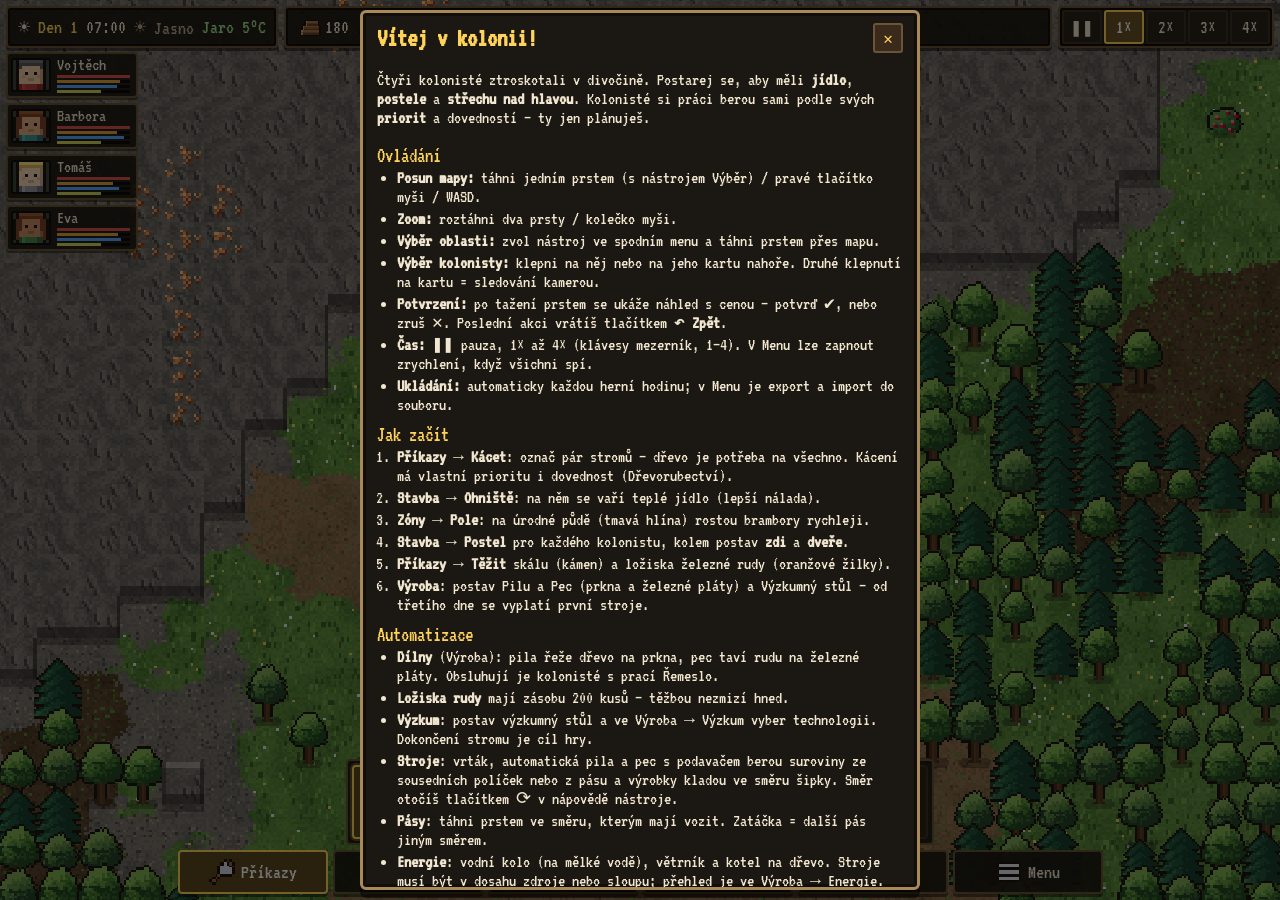
==== commit 1e0d2f21: "Phase 5c: splitter, sorter, underground belt, rails with carts, relationships Co-Authored-By: Claude" ====
--- a/kolonie.html
+++ b/kolonie.html
@@ -571,6 +571,21 @@
   belt:     { name: 'Dopravní pás',    layer: 'struct', cost: { iron: 1 }, work: 20, rot: true, mode: 'line', tech: 'belts',
               machine: { belt: true },
               hint: 'Posouvá hromádku na další políčko ve směru šipky. Táhni pro celou trasu, zatáčku vytvoříš navázáním dalšího směru.' },
+  splitter: { name: 'Rozdělovač',      layer: 'struct', cost: { iron: 3 }, work: 40, rot: true, mode: 'single', tech: 'logistics',
+              machine: { belt: true, kind: 'splitter' },
+              hint: 'Pás, který střídavě posílá hromádky rovně, vpravo a vlevo.' },
+  sorter:   { name: 'Třídič',          layer: 'struct', cost: { iron: 3, plank: 1 }, work: 40, rot: true, mode: 'single', tech: 'logistics',
+              machine: { belt: true, kind: 'sorter' },
+              hint: 'Vybranou surovinu pouští rovně, všechno ostatní odbočí vpravo. Surovinu nastavíš klepnutím na třídič.' },
+  tunnel:   { name: 'Podzemní pás',    layer: 'struct', cost: { iron: 4 }, work: 60, rot: true, mode: 'single', tech: 'logistics',
+              machine: { belt: true, kind: 'tunnel' },
+              hint: 'Postav vjezd a do 6 políček ve stejném směru výjezd. Hromádky podjedou cokoli mezi nimi – pásy se tak mohou křížit.' },
+  rail:     { name: 'Kolej',           layer: 'struct', cost: { iron: 1, wood: 1 }, work: 25, mode: 'line', tech: 'rails',
+              machine: { rail: true },
+              hint: 'Táhni trasu kolejí mezi zastávkami vozíku.' },
+  cartstop: { name: 'Zastávka vozíku', layer: 'struct', cost: { iron: 6, plank: 6 }, work: 90, mode: 'single', tech: 'rails',
+              machine: { stop: true },
+              hint: 'Postav na začátek a konec kolejí. Jedna nakládá (bere hromádky z políček vedle sebe), druhá vykládá – přepneš klepnutím na zastávku.' },
   drill:    { name: 'Vrták',           layer: 'struct', cost: { iron: 12, plank: 8 }, work: 160, blocks: true, rot: true, mode: 'single', tech: 'drill', onOre: true,
               machine: { power: 12, drill: true, work: 45 },
               hint: 'Postav na ložisko rudy. S energií těží sám a rudu klade ve směru šipky (na pás, zem nebo do stroje).' },
@@ -609,6 +624,8 @@
   steam:       { name: 'Parní síla',        cost: 140, req: ['water'],          desc: 'Kotel na dřevo – výkon za každého počasí.' },
   autofurnace: { name: 'Pec s podavačem',   cost: 170, req: ['drill'],          desc: 'Tavení rudy bez obsluhy.' },
   defense:     { name: 'Obrana',            cost: 100, req: ['belts'],          desc: 'Zbrojnice, střílny a brány.' },
+  logistics:   { name: 'Logistika',         cost: 90,  req: ['belts'],          desc: 'Rozdělovač, třídič a podzemní pás.' },
+  rails:       { name: 'Koleje',            cost: 130, req: ['logistics'],      desc: 'Koleje s vozíkem na delší vzdálenosti.' },
   colony:      { name: 'Soběstačná kolonie', cost: 260, req: ['autosaw', 'wind', 'steam', 'autofurnace'], desc: 'Završení výzkumu – cíl hry.' },
 };
 
@@ -1812,7 +1829,7 @@
       const s = World.struct[i];
       if (!s || s.decon) continue;
       const m = BUILD[s.type].machine;
-      if (m.manual || m.pole) continue;
+      if (m.manual || m.pole || m.rail || m.stop) continue;
       if (m.turret) { if (t % this.PULL_PERIOD === 0) this.pull(s); continue; }
       if (m.gen) { if (m.fuel && t % this.PULL_PERIOD === 0) this.pull(s); continue; }
       if (s.broken) { s.on = false; s.want = false; continue; }
@@ -1860,10 +1877,38 @@
       const it = World.items[i];
       if (!it || got.has(i)) continue;
       const s = World.struct[i];
-      const front = World.step(i, s.dir);
-      const k = this.pushTo(front, it.type, Math.min(it.n, Config.BELT_RATE), it.age);
-      if (k > 0) { World.takeItem(i, k); got.add(front); }
-    }
+      const n = Math.min(it.n, Config.BELT_RATE);
+      const kind = BUILD[s.type].machine.kind;
+      let targets;
+      if (kind === 'splitter') {
+        // střídavě rovně, vpravo, vlevo; obsazený směr se přeskočí
+        const opts = [s.dir, (s.dir + 1) % 4, (s.dir + 3) % 4], r = s.rr || 0;
+        targets = [0, 1, 2].map(k => World.step(i, opts[(r + k) % 3]));
+      } else if (kind === 'sorter') {
+        targets = [World.step(i, !s.filter || it.type === s.filter ? s.dir : (s.dir + 1) % 4)];
+      } else if (kind === 'tunnel') {
+        targets = [this.tunnelExit(i, s.dir)];
+      } else targets = [World.step(i, s.dir)];
+      for (let q = 0; q < targets.length; q++) {
+        const k = this.pushTo(targets[q], it.type, n, it.age);
+        if (k > 0) {
+          World.takeItem(i, k); got.add(targets[q]);
+          if (kind === 'splitter') s.rr = ((s.rr || 0) + q + 1) % 3;
+          break;
+        }
+      }
+    }
+  },
+  /** Výjezd podzemního pásu: další tunel stejného směru do 6 políček, jinak políčko před vjezdem. */
+  tunnelExit(i, dir) {
+    let q = i;
+    for (let d = 1; d <= 6; d++) {
+      q = World.step(q, dir);
+      if (q < 0) break;
+      const s = World.struct[q];
+      if (d >= 2 && s && s.type === 'tunnel' && s.dir === dir) return q;
+    }
+    return World.step(i, dir);
   },
 
   /** Popis stavu stroje pro informační panel. */
@@ -1872,7 +1917,9 @@
     if (!m) return '';
     if (m.manual) return this.canCraft(s) ? 'Čeká na řemeslníka' : 'Čeká na suroviny';
     if (m.gen) return Power.genStatus(s);
-    if (m.belt) return 'Směr ' + ['→', '↓', '←', '↑'][s.dir];
+    if (m.belt) return 'Směr ' + ['→', '↓', '←', '↑'][s.dir] + (m.kind === 'sorter' ? `, rovně pouští: ${s.filter ? ITEMS[s.filter].name.toLowerCase() : 'vše'}` : '');
+    if (m.rail) return 'Kolej';
+    if (m.stop) { const c = Carts.list.find(q => q.home === s.i); return s.unload ? 'Vykládací zastávka' : 'Nakládací zastávka' + (c ? ` – vozík ${{ load: 'nakládá', go: 'jede', unload: 'vykládá', back: 'se vrací' }[c.state]}` + (c.cargo ? ` (${ITEMS[c.cargo.type].name.toLowerCase()} ${c.cargo.n})` : '') : ''); }
     if (m.pole) return 'Vede energii';
     if (s.broken) return 'Porucha – čeká na opravu (1 železný plát)';
     if (m.turret) return (s.inv.ammo || 0) >= 1 ? `Připravena, munice ${Math.floor(s.inv.ammo)}` : 'Bez munice';
@@ -2436,6 +2483,216 @@
 
 /** Zvuk přijde v další části – do té doby prázdná náhrada. */
 const Sound = { play() {} };
+
+</script>
+  <script>
+// ===== js/carts.js =====
+'use strict';
+/**
+ * Carts – koleje s vozíkem pro delší vzdálenosti. Vozík patří nakládací
+ * zastávce: nabere hromádky z políček vedle ní, po kolejích dojede k nejbližší
+ * vykládací zastávce, složí náklad na políčka vedle ní a vrátí se.
+ */
+const Carts = {
+  list: [],
+  CAP: 60,
+  SPEED: 0.17,
+
+  reset() { this.list = []; },
+  isTrack(i) { const s = World.struct[i]; const m = s && BUILD[s.type].machine; return !!m && (!!m.rail || !!m.stop); },
+  isStop(i) { const s = World.struct[i]; const m = s && BUILD[s.type].machine; return !!m && !!m.stop; },
+  /** Políčka vedle zastávky, která nejsou kolejí. */
+  sides(i) {
+    const w = World.w, x = i % w, out = [];
+    for (const q of [x > 0 ? i - 1 : -1, x < w - 1 ? i + 1 : -1, i - w, i + w]) if (q >= 0 && q < World.n && !this.isTrack(q)) out.push(q);
+    return out;
+  },
+  /** Nejkratší cesta po kolejích od `from` k nejbližší zastávce s daným režimem. */
+  route(from, unload) {
+    const w = World.w, prev = new Map([[from, -1]]), q = [from];
+    for (let h = 0; h < q.length; h++) {
+      const i = q[h];
+      if (i !== from && this.isStop(i) && !!World.struct[i].unload === unload) {
+        const path = [];
+        for (let k = i; k !== from; k = prev.get(k)) path.push(k);
+        return path.reverse();
+      }
+      const x = i % w;
+      for (const j of [x > 0 ? i - 1 : -1, x < w - 1 ? i + 1 : -1, i - w, i + w]) {
+        if (j < 0 || j >= World.n || prev.has(j) || !this.isTrack(j)) continue;
+        prev.set(j, i); q.push(j);
+      }
+    }
+    return null;
+  },
+  /** Každá nakládací zastávka má svůj vozík. */
+  sync() {
+    const stops = World.structBy.cartstop || new Set();
+    this.list = this.list.filter(c => {
+      const ok = stops.has(c.home) && !World.struct[c.home].unload;
+      if (!ok && c.cargo) World.dropItem(Math.floor(c.x), Math.floor(c.y), c.cargo.type, c.cargo.n, c.cargo.age);
+      return ok;
+    });
+    for (const i of stops) {
+      if (World.struct[i].unload || this.list.some(c => c.home === i)) continue;
+      this.list.push({ home: i, x: (i % World.w) + 0.5, y: ((i / World.w) | 0) + 0.5, state: 'load', cargo: null, wait: 0, path: null, pi: 0, dir: 0 });
+    }
+  },
+  move(c) {
+    if (!c.path || c.pi >= c.path.length) return true;
+    const ni = c.path[c.pi];
+    if (!this.isTrack(ni)) { c.path = null; return true; }   // kolej zmizela
+    const nx = (ni % World.w) + 0.5, ny = ((ni / World.w) | 0) + 0.5;
+    const dx = nx - c.x, dy = ny - c.y, d = Math.hypot(dx, dy);
+    if (d <= this.SPEED) { c.x = nx; c.y = ny; c.pi++; }
+    else { c.x += dx / d * this.SPEED; c.y += dy / d * this.SPEED; }
+    c.dir = Math.abs(dx) > Math.abs(dy) ? 0 : 1;
+    return false;
+  },
+  tick() {
+    const t = Game.tickCount;
+    if (t % 60 === 0) this.sync();
+    for (const c of this.list) {
+      const here = World.idx(Math.floor(c.x), Math.floor(c.y));
+      if (c.state === 'load') {
+        if (t % 20 !== 0) continue;
+        c.wait += 20;
+        for (const q of this.sides(c.home)) {
+          const it = World.items[q];
+          if (!it || (c.cargo && c.cargo.type !== it.type)) continue;
+          const k = Math.min(this.CAP - (c.cargo ? c.cargo.n : 0), Math.max(0, Game.availItem(q)));
+          if (k <= 0) continue;
+          const type = it.type, age = it.age;
+          World.takeItem(q, k);
+          if (c.cargo) c.cargo.n += k; else c.cargo = { type, n: k, age };
+        }
+        if (c.cargo && (c.cargo.n >= this.CAP * 0.6 || c.wait >= 400)) {
+          c.path = this.route(c.home, true); c.pi = 0;
+          if (c.path) { c.state = 'go'; c.wait = 0; } else c.msg = 'Chybí vykládací zastávka na konci kolejí';
+        }
+      } else if (c.state === 'go') {
+        if (this.move(c)) { c.state = c.path ? 'unload' : 'back'; if (!c.path) { c.path = this.route(here, false); c.pi = 0; } c.wait = 0; }
+      } else if (c.state === 'unload') {
+        if (t % 20 !== 0) continue;
+        c.wait += 20;
+        // přednostně do skladu, na pás nebo do stroje; až potom na holou zem
+        const sides = this.sides(here).sort((p, q) => (World.struct[q] || World.isStock(q) ? 1 : 0) - (World.struct[p] || World.isStock(p) ? 1 : 0));
+        if (c.cargo) for (const q of sides) {
+          const k = Machines.pushTo(q, c.cargo.type, c.cargo.n, c.cargo.age);
+          c.cargo.n -= k;
+          if (c.cargo.n <= 0) { c.cargo = null; break; }
+        }
+        if (!c.cargo || c.wait >= 600) {
+          c.path = [];
+          const back = this.route(here, false);
+          // vrátit se právě ke své domovské zastávce
+          if (back && back[back.length - 1] === c.home) c.path = back;
+          else { const p = this.pathTo(here, c.home); if (p) c.path = p; }
+          c.pi = 0; c.state = 'back';
+        }
+      } else if (c.state === 'back') {
+        if (this.move(c)) {
+          if (here !== c.home) { c.x = (c.home % World.w) + 0.5; c.y = ((c.home / World.w) | 0) + 0.5; }
+          c.state = 'load'; c.wait = 0;
+        }
+      }
+    }
+  },
+  /** Cesta po kolejích mezi dvěma konkrétními políčky. */
+  pathTo(from, to) {
+    const w = World.w, prev = new Map([[from, -1]]), q = [from];
+    for (let h = 0; h < q.length; h++) {
+      const i = q[h];
+      if (i === to) { const path = []; for (let k = i; k !== from; k = prev.get(k)) path.push(k); return path.reverse(); }
+      const x = i % w;
+      for (const j of [x > 0 ? i - 1 : -1, x < w - 1 ? i + 1 : -1, i - w, i + w]) {
+        if (j < 0 || j >= World.n || prev.has(j) || !this.isTrack(j)) continue;
+        prev.set(j, i); q.push(j);
+      }
+    }
+    return null;
+  },
+  pack() { return this.list.map(c => ({ home: c.home, cargo: c.cargo })); },
+  unpack(arr) {
+    this.reset();
+    for (const d of arr || []) this.list.push({ home: d.home, x: (d.home % World.w) + 0.5, y: ((d.home / World.w) | 0) + 0.5, state: 'load', cargo: d.cargo || null, wait: 0, path: null, pi: 0, dir: 0 });
+  },
+};
+
+</script>
+  <script>
+// ===== js/social.js =====
+'use strict';
+/**
+ * Social – vztahy mezi kolonisty. Přátelství nebo nevraživost roste podle
+ * společně stráveného času, povah a společného jídla. Vztahy ovlivňují náladu.
+ */
+const Social = {
+  FRIEND: 40, RIVAL: -40,
+
+  /** Vrozená „chemie“ dvojice + vliv povah. Kladná = rozumí si. */
+  compat(a, b) {
+    const lo = Math.min(a.id, b.id), hi = Math.max(a.id, b.id);
+    let v = (U.hash2(lo, hi, Game.seed + 77) - 0.42) * 1.6;
+    const ta = a.trait.id, tb = b.trait.id;
+    const clash = (x, y) => (ta === x && tb === y) || (ta === y && tb === x);
+    if (ta === tb) v += 0.4;
+    if (clash('optimist', 'pessimist')) v -= 0.9;
+    if (clash('hardwork', 'lazy')) v -= 1.1;
+    if (ta === 'optimist' || tb === 'optimist') v += 0.25;
+    return v;
+  },
+  get(a, b) { return a.rel[b.id] || 0; },
+  add(a, b, d) {
+    a.rel[b.id] = U.clamp((a.rel[b.id] || 0) + d, -100, 100);
+    b.rel[a.id] = U.clamp((b.rel[a.id] || 0) + d, -100, 100);
+  },
+  label(v) { return v >= 70 ? 'blízký přítel' : v >= this.FRIEND ? 'přítel' : v >= 12 ? 'dobrý známý' : v > -12 ? 'známý' : v > this.RIVAL ? 'nemají se rádi' : 'nevraživost'; },
+
+  /** Jednou za herní hodinu: kdo je s kým pohromadě. */
+  hourly() {
+    const cs = Game.colonists;
+    for (let i = 0; i < cs.length; i++) for (let j = i + 1; j < cs.length; j++) {
+      const a = cs[i], b = cs[j];
+      const d = Math.hypot(a.x - b.x, a.y - b.y);
+      if (d > 4 || a.sleeping || b.sleeping) continue;
+      let delta = this.compat(a, b) * 0.7;
+      // společné jídlo sbližuje
+      const eating = a.job && b.job && a.job.type === 'eat' && b.job.type === 'eat';
+      if (eating) delta += 2;
+      this.add(a, b, delta);
+      const v = this.get(a, b);
+      if (v >= this.FRIEND && U.chance(0.25)) {
+        a.addThought('chat' + b.id, 'Popovídal/a si: ' + b.first, 4, 8);
+        b.addThought('chat' + a.id, 'Popovídal/a si: ' + a.first, 4, 8);
+      } else if (v <= -20 && U.chance(0.2)) {
+        a.addThought('spat' + b.id, 'Hádka: ' + b.first, -5, 8);
+        b.addThought('spat' + a.id, 'Hádka: ' + a.first, -5, 8);
+        this.add(a, b, -2);
+      }
+    }
+  },
+  /** Vliv vztahů na náladu (jen žijící kolonisté). */
+  mood(c) {
+    let friends = 0, rivals = 0;
+    for (const o of Game.colonists) {
+      if (o === c) continue;
+      const v = c.rel[o.id] || 0;
+      if (v >= this.FRIEND) friends++; else if (v <= this.RIVAL) rivals++;
+    }
+    const out = [];
+    if (friends) out.push({ label: friends === 1 ? 'Má přítele' : `Má přátele (${friends})`, val: Math.min(3, friends) * 3 });
+    if (rivals) out.push({ label: rivals === 1 ? 'Nevraživost v kolonii' : `Nevraživosti (${rivals})`, val: -Math.min(3, rivals) * 3 });
+    return out;
+  },
+  /** Smrt přítele. */
+  onDeath(dead) {
+    for (const o of Game.colonists) {
+      if ((o.rel[dead.id] || 0) >= this.FRIEND) o.addThought('grief' + dead.id, 'Zemřel/a přítel: ' + dead.first, -10, 48);
+      delete o.rel[dead.id];
+    }
+  },
+};
 
 </script>
   <script>
@@ -3886,6 +4143,37 @@
         for (let d = 0; d < 4; d++) { set(x0 + d, 4 + d, [226, 190, 80]); set(x0 + d, 11 - d, [226, 190, 80]); }
       }
     }));
+    const beltBase = (fn) => paint(16, 16, (set, get, rect) => {
+      rect(0, 2, 16, 12, [58, 60, 68]); rect(0, 1, 16, 1, metalL); rect(0, 14, 16, 1, metalD);
+      fn(set, rect);
+    });
+    const arr = (set, x0, y0, dx, dy, c) => { for (let d = 0; d < 3; d++) { set(x0 - d * dx - d * dy, y0 - d * dy - d * dx, c); set(x0 - d * dx + d * dy, y0 - d * dy + d * dx, c); } };
+    S.build.splitter = beltBase((set, rect) => {
+      rect(5, 5, 6, 6, [90, 96, 110]); rect(5, 5, 6, 1, metalL);
+      arr(set, 14, 8, 1, 0, [120, 220, 140]); arr(set, 8, 13, 0, 1, [120, 220, 140]); arr(set, 8, 2, 0, -1, [120, 220, 140]);
+    });
+    S.build.sorter = beltBase((set, rect) => {
+      rect(5, 4, 6, 8, [70, 90, 130]); rect(5, 4, 6, 1, [130, 160, 210]);
+      arr(set, 14, 8, 1, 0, [255, 220, 90]); arr(set, 8, 13, 0, 1, [200, 200, 210]);
+    });
+    S.build.tunnel = beltBase((set, rect) => {
+      rect(6, 3, 10, 10, [30, 28, 30]); rect(6, 3, 1, 10, metalL); rect(6, 3, 10, 1, metalL); rect(6, 12, 10, 1, metalD);
+      arr(set, 4, 8, 1, 0, [226, 190, 80]);
+    });
+    S.build.rail = paint(16, 16, (set, get, rect) => {
+      for (const x of [1, 5, 9, 13]) rect(x, 3, 2, 10, [110, 78, 46]);
+      rect(0, 4, 16, 1, metalL); rect(0, 5, 16, 1, metalD); rect(0, 10, 16, 1, metalL); rect(0, 11, 16, 1, metalD);
+    });
+    S.build.cartstop = paint(16, 16, (set, get, rect) => {
+      rect(0, 0, 16, 16, [96, 90, 84]); rect(0, 0, 16, 1, [140, 134, 126]); rect(0, 15, 16, 1, [60, 56, 52]);
+      rect(0, 4, 16, 1, metalL); rect(0, 5, 16, 1, metalD); rect(0, 10, 16, 1, metalL); rect(0, 11, 16, 1, metalD);
+      rect(1, 1, 3, 2, [255, 220, 90]); rect(12, 13, 3, 2, [255, 220, 90]);
+    });
+    S.cart = outline(paint(14, 12, (set, get, rect) => {
+      rect(1, 2, 12, 6, [150, 104, 60]); rect(1, 2, 12, 1, [186, 138, 86]); rect(1, 7, 12, 1, [100, 66, 38]);
+      rect(1, 2, 1, 6, metalD); rect(12, 2, 1, 6, metalD);
+      for (const cx of [3, 10]) for (let y = -2; y <= 2; y++) for (let x = -2; x <= 2; x++) if (Math.hypot(x, y) < 2.3) set(cx + x, 9 + y, Math.hypot(x, y) < 1 ? metalL : [50, 46, 44]);
+    }));
     S.build.drill = outline(paint(16, 16, (set, get, rect) => {
       rect(2, 2, 12, 9, metal); rect(2, 2, 12, 1, metalL); rect(2, 10, 12, 1, metalD);
       rect(4, 4, 8, 4, [58, 60, 68]); rect(5, 5, 2, 2, [250, 214, 110]);
@@ -4268,6 +4556,7 @@
     this.mood = 60;
     this.moodTarget = 60;
     this.thoughts = [];
+    this.rel = {};           // vztahy: id kolonisty → -100..100
 
     this.job = null;
     this.path = null; this.pathI = 0; this.dest = null;
@@ -4337,6 +4626,7 @@
     if (pol > 0.6) out.push({ label: 'Dusí se kouřem', val: -8 });
     else if (pol > 0.25) out.push({ label: 'Znečištěný vzduch', val: -4 });
     if (Combat.raiders.length) out.push({ label: 'Nájezd na kolonii', val: -5 });
+    for (const f of Social.mood(this)) out.push(f);
     if (World.floor[here]) out.push({ label: 'Pěkné prostředí', val: 2 });
     if (TimeSys.daylight() < 0.4 && Game.nearLight(this.tx, this.ty)) out.push({ label: 'Teplo a světlo ohně', val: 3 });
     if (Weather.cur === 'clear' && TimeSys.daylight() > 0.8) out.push({ label: 'Krásný den', val: 2 });
@@ -5451,8 +5741,8 @@
   buildSprite(type, wx, wy, dir) {
     const def = BUILD[type], [fw, fh] = this.sizeOf(type, dir);
     if (def.machine && def.machine.belt) {
-      this.imgRot(Sprites.build.belt, wx, wy, fw, fh, dir);
-      this.imgRot(Sprites.beltArrow[Game.speed > 0 ? Math.floor(this.time * 6) % 3 : 0], wx, wy, fw, fh, dir);
+      this.imgRot(Sprites.build[type], wx, wy, fw, fh, dir);
+      if (!def.machine.kind) this.imgRot(Sprites.beltArrow[Game.speed > 0 ? Math.floor(this.time * 6) % 3 : 0], wx, wy, fw, fh, dir);
     } else if (def.size) this.imgRot(Sprites.build[type], wx, wy, fw, fh, dir & 1);
     else this.img(Sprites.build[type], wx, wy, fw, fh);
     if (def.rot && def.machine && !def.machine.belt) this.imgRot(Sprites.arrow, wx + 4, wy + 4, 8, 8, dir);
@@ -5530,8 +5820,16 @@
         const bp = World.bp[i];
         if (bp && BUILD[bp.type].layer === 'floor') this.drawBlueprint(bp, wx, wy);
         const st = World.struct[i];
-        if (st && BUILD[st.type].machine && BUILD[st.type].machine.belt) {
-          this.buildSprite(st.type, wx, wy, st.dir);
+        const sm = st && BUILD[st.type].machine;
+        if (sm && (sm.belt || sm.rail || sm.stop)) {
+          if (sm.belt) this.buildSprite(st.type, wx, wy, st.dir);
+          else {
+            // kolej se natočí podle sousedních kolejí
+            const vert = (Carts.isTrack(i - W) || Carts.isTrack(i + W)) && !(Carts.isTrack(i - 1) || Carts.isTrack(i + 1));
+            this.imgRot(Sprites.build[st.type], wx, wy, TS, TS, vert ? 1 : 0);
+            if (sm.stop) this.rect(wx + 5, wy + 6, 6, 4, st.unload ? '#ff8a4c' : '#7ee07e');
+          }
+          if (sm.kind === 'sorter' && st.filter) this.img(Sprites.items[st.filter], wx + 4, wy + 4, 8, 8);
           if (st.decon) this.img(Sprites.des.decon, wx + 4, wy + 4, 8, 8);
         }
         if (showGrid) {
@@ -5569,6 +5867,7 @@
       let wx = x * TS, wy = y * TS;
       const bs = World.struct[y * W + x];
       if (bs && BUILD[bs.type].machine && BUILD[bs.type].machine.belt) {
+        if (bs.type === 'tunnel') continue;   // pod zemí není vidět
         // hromádka na pásu plynule klouže ve směru pásu
         const ph = Game.speed > 0 ? (Game.tickCount % Config.BELT_PERIOD) / Config.BELT_PERIOD - 0.5 : 0;
         this.img(Sprites.items[it.type], wx + 3 + DIRS4[bs.dir][0] * ph * TS, wy + 2 + DIRS4[bs.dir][1] * ph * TS, 10, 10);
@@ -5626,9 +5925,13 @@
         const o = World.obj[i];
         if (o) this.drawObj(o, i, x, y, wx, wy);
         const s = World.struct[i];
-        if (s && s.i === i && !(BUILD[s.type].machine && BUILD[s.type].machine.belt)) this.drawStruct(s, i, x, y, wx, wy);
+        if (s && s.i === i && !(BUILD[s.type].machine && (BUILD[s.type].machine.belt || BUILD[s.type].machine.rail || BUILD[s.type].machine.stop))) this.drawStruct(s, i, x, y, wx, wy);
         const bp = World.bp[i];
         if (bp && bp.i === i && BUILD[bp.type].layer === 'struct') this.drawBlueprint(bp, wx, wy);
+      }
+      for (const c of Carts.list) if (Math.floor(c.y) === y) {
+        this.img(Sprites.cart, c.x * TS - 7, c.y * TS - 7, 14, 12);
+        if (c.cargo) this.img(Sprites.items[c.cargo.type], c.x * TS - 4, c.y * TS - 10, 8, 8);
       }
       for (const a of Animals.list) if (Math.floor(a.y) === y) this.drawAnimal(a);
       for (const r of Combat.raiders) if (Math.floor(r.y) === y) this.drawRaider(r);
@@ -6152,7 +6455,7 @@
   TABS: [
     { id: 'orders', label: 'Příkazy', icon: 'chop', tools: ['select', 'chop', 'mine', 'harvest', 'hunt', 'decon', 'cancel'] },
     { id: 'build', label: 'Stavba', icon: 'wall_wood', tools: ['wall_wood', 'wall_stone', 'door', 'floor_wood', 'floor_stone', 'bed', 'campfire', 'table', 'chair', 'chest', 'lamp'] },
-    { id: 'prod', label: 'Výroba', icon: 'belt', tools: ['saw', 'furnace', 'tailor', 'armory', 'research', 'belt', 'drill', 'autosaw', 'autofurnace', 'pole', 'waterwheel', 'windmill', 'boiler', 'turret', 'gate'],
+    { id: 'prod', label: 'Výroba', icon: 'belt', tools: ['saw', 'furnace', 'tailor', 'armory', 'research', 'belt', 'splitter', 'sorter', 'tunnel', 'rail', 'cartstop', 'drill', 'autosaw', 'autofurnace', 'pole', 'waterwheel', 'windmill', 'boiler', 'turret', 'gate'],
       actions: [{ icon: 'research_btn', label: 'Výzkum', run: () => UI.openResearch() }, { icon: 'power_btn', label: 'Energie', run: () => UI.openPower() },
         { icon: 'pollution_btn', label: 'Znečištění', run: () => { Pollution.show = !Pollution.show; UI.toast(Pollution.show ? 'Vrstva znečištění zapnuta (fialová = špinavý vzduch).' : 'Vrstva znečištění vypnuta.', 'info'); } }] },
     { id: 'zones', label: 'Zóny', icon: 'zone_farm', tools: ['zone_stock', 'zone_farm', 'zone_pasture', 'coop', 'sheepfold', 'zone_clear'] },
@@ -6390,6 +6693,7 @@
         <div id="pNeeds"></div>
         <div class="psec">Dovednosti</div><div id="pSkills"></div>
         <div class="psec">Nálada – vlivy</div><div id="pThoughts" class="thoughts"></div>
+        <div class="psec">Vztahy</div><div id="pRel" class="thoughts"></div>
         <div class="pbtns"><button id="pFollow">Sledovat</button><button id="pPrio">Priority práce</button></div>`;
       this.$('infoClose').onclick = () => Game.select(null);
       this.$('pFollow').onclick = () => { Camera.follow = Camera.follow === c ? null : c; };
@@ -6411,6 +6715,10 @@
       sk += `<div class="skill"><span>${SKILLS[k]}</span><div class="sbar"><i style="width:${s.lvl / 20 * 100}%"></i><u style="width:${pct}%"></u></div><b>${s.lvl}</b></div>`;
     }
     this.$('pSkills').innerHTML = sk;
+    this.$('pRel').innerHTML = Game.colonists.filter(o => o !== c).map(o => {
+      const v = Math.round(c.rel[o.id] || 0);
+      return `<div class="th ${v >= 12 ? 'pos' : v <= -12 ? 'neg' : ''}"><span>${o.first} – ${Social.label(v)}</span><b>${v > 0 ? '+' : ''}${v}</b></div>`;
+    }).join('') || '<div class="th"><span>Je tu sám/sama.</span></div>';
     this.$('pThoughts').innerHTML = c.moodFactors().map(f =>
       `<div class="th ${f.val >= 0 ? 'pos' : 'neg'}"><span>${f.label}</span><b>${f.val > 0 ? '+' : ''}${f.val}</b></div>`).join('');
   },
@@ -6469,6 +6777,13 @@
       const net = Power.netOf.get(st.i);
       if (m.power) rows.push(['Energie', net ? `odběr ${m.power} ⚡, síť ${net.supply}/${net.demand} ⚡` : `potřebuje ${m.power} ⚡ – není v dosahu zdroje ani sloupu`]);
       else if (m.gen || m.pole) rows.push(['Síť', net ? `výroba ${net.supply} ⚡, spotřeba ${net.demand} ⚡, strojů ${net.users.length}` : '–']);
+      if (m.kind === 'sorter') {
+        machineHtml = `<div class="psec">Která surovina jede rovně</div><div class="filters">` +
+          `<button class="fbtn ${!st.filter ? 'on' : ''}" data-act="sf:">Vše</button>` +
+          ITEM_KEYS.map(k => `<button class="fbtn ${st.filter === k ? 'on' : ''}" data-act="sf:${k}">${this.imgTag(k)}<span>${ITEMS[k].name}</span></button>`).join('') + '</div>';
+      }
+      if (m.stop) machineHtml = `<div class="pbtns"><button data-act="stop">Přepnout na ${st.unload ? 'nakládání' : 'vykládání'}</button></div>
+        <div class="mnote">Nakládací zastávka má vlastní vozík, který vozí hromádky z políček vedle ní k nejbližší vykládací zastávce na stejných kolejích.</div>`;
       if (m.manual && m.recipe) {
         const outType = Object.keys(m.recipe.out)[0];
         machineHtml = `<div class="psec">Vyrábět, dokud je ve skladu méně než</div>
@@ -6512,12 +6827,14 @@
     p.onpointerdown = (e) => {
       const act = e.target.closest && e.target.closest('[data-act]');
       if (!act) return;
-      const cur = World.struct[i];
-      if (cur && cur.target !== undefined) {
-        cur.target = U.clamp(cur.target + (act.dataset.act === 't10' ? 10 : -10), 0, 500);
-        p.dataset.kind = '';
-        this.tileInfo(p, x, y);
-      }
+      const cur = World.struct[i], a = act.dataset.act;
+      if (!cur) return;
+      if (a.startsWith('sf:')) cur.filter = a.slice(3) || null;
+      else if (a === 'stop') { cur.unload = !cur.unload; Carts.sync(); }
+      else if (cur.target !== undefined && (a === 't10' || a === 't-10')) cur.target = U.clamp(cur.target + (a === 't10' ? 10 : -10), 0, 500);
+      else return;
+      p.dataset.kind = '';
+      this.tileInfo(p, x, y);
     };
     if (filterHtml) {
       const region = World.stockRegion(i);
@@ -6912,6 +7229,7 @@
       pollution: Pollution.pack(),
       trade: Trade.pack(),
       combat: Combat.pack(),
+      carts: Carts.pack(),
       peaceful: Game.peaceful, difficulty: Game.difficulty,
       colonists: Game.colonists.map(c => this.packColonist(c)),
     };
@@ -6924,7 +7242,7 @@
       id: c.id, gender: c.gender, first: c.first, last: c.last, look: c.look, trait: c.trait.id, age: c.age,
       x: c.x, y: c.y, dir: c.dir, skills, priorities: c.priorities,
       hunger: c.hunger, energy: c.energy, mood: c.mood, health: c.health, thoughts: c.thoughts,
-      carry: c.carry, breakUntil: c.breakUntil, warmth: c.warmth, coat: c.coat, bow: c.bow,
+      carry: c.carry, breakUntil: c.breakUntil, warmth: c.warmth, coat: c.coat, bow: c.bow, rel: c.rel,
     };
   },
   unpackColonist(d) {
@@ -6944,6 +7262,7 @@
     c.breakUntil = d.breakUntil || 0;
     c.warmth = d.warmth !== undefined ? d.warmth : 100;
     c.coat = !!d.coat; c.bow = !!d.bow;
+    c.rel = d.rel || {};
     if (!World.canWalk(c.tx, c.ty)) { const p = World.nearestWalkable(c.tx, c.ty); c.x = p.x + 0.5; c.y = p.y + 0.5; }
     return c;
   },
@@ -6989,6 +7308,7 @@
     Pollution.unpack(d.pollution);
     Trade.unpack(d.trade);
     Combat.unpack(d.combat);
+    Carts.unpack(d.carts);
     Game.peaceful = !!d.peaceful; Game.difficulty = d.difficulty || 'normal';
     Power.reset();
     Game.tickCount = d.tick || 0;
@@ -7100,7 +7420,7 @@
     this.colonists = createColonists(World.start);
     this.nextId = this.colonists.length;
     Weather.reset();
-    Events.reset(); Trade.reset(); Combat.reset();
+    Events.reset(); Trade.reset(); Combat.reset(); Carts.reset();
     Camera.zoom = Config.ZOOM_DEFAULT;
     Camera.centerTile(World.start.x, World.start.y + 1);
   },
@@ -7215,6 +7535,7 @@
     for (const i of World.structBy.bed || []) if (World.struct[i].owner === c.id) World.struct[i].owner = -1;
     this.colonists = this.colonists.filter(q => q !== c);
     this.stats.deaths.push({ name: c.name, day: TimeSys.day, cause });
+    Social.onDeath(c);
     if (this.selected && this.selected.c === c) this.select(null);
     if (Camera.follow === c) Camera.follow = null;
     UI.buildColonistBar();
@@ -7285,7 +7606,7 @@
     this.tickCount++;
     const hourBefore = TimeSys.lastHour;
     TimeSys.tick();
-    if (TimeSys.lastHour !== hourBefore) { Events.hourly(); Animals.hourly(); Trade.hourly(); Combat.hourly(); Save.auto(); }   // jednou za herní hodinu
+    if (TimeSys.lastHour !== hourBefore) { Events.hourly(); Animals.hourly(); Trade.hourly(); Combat.hourly(); Social.hourly(); Save.auto(); }   // jednou za herní hodinu
     Weather.tick();
     if (this.tickCount % 30 === 0) {
       const hours = 30 * Config.HOURS_PER_TICK;
@@ -7296,6 +7617,7 @@
     Machines.tick();
     if (this.tickCount % 60 === 0) Pollution.update();
     Combat.tick();
+    Carts.tick();
     Animals.tick();
     for (const c of this.colonists.slice()) c.tick();
   },
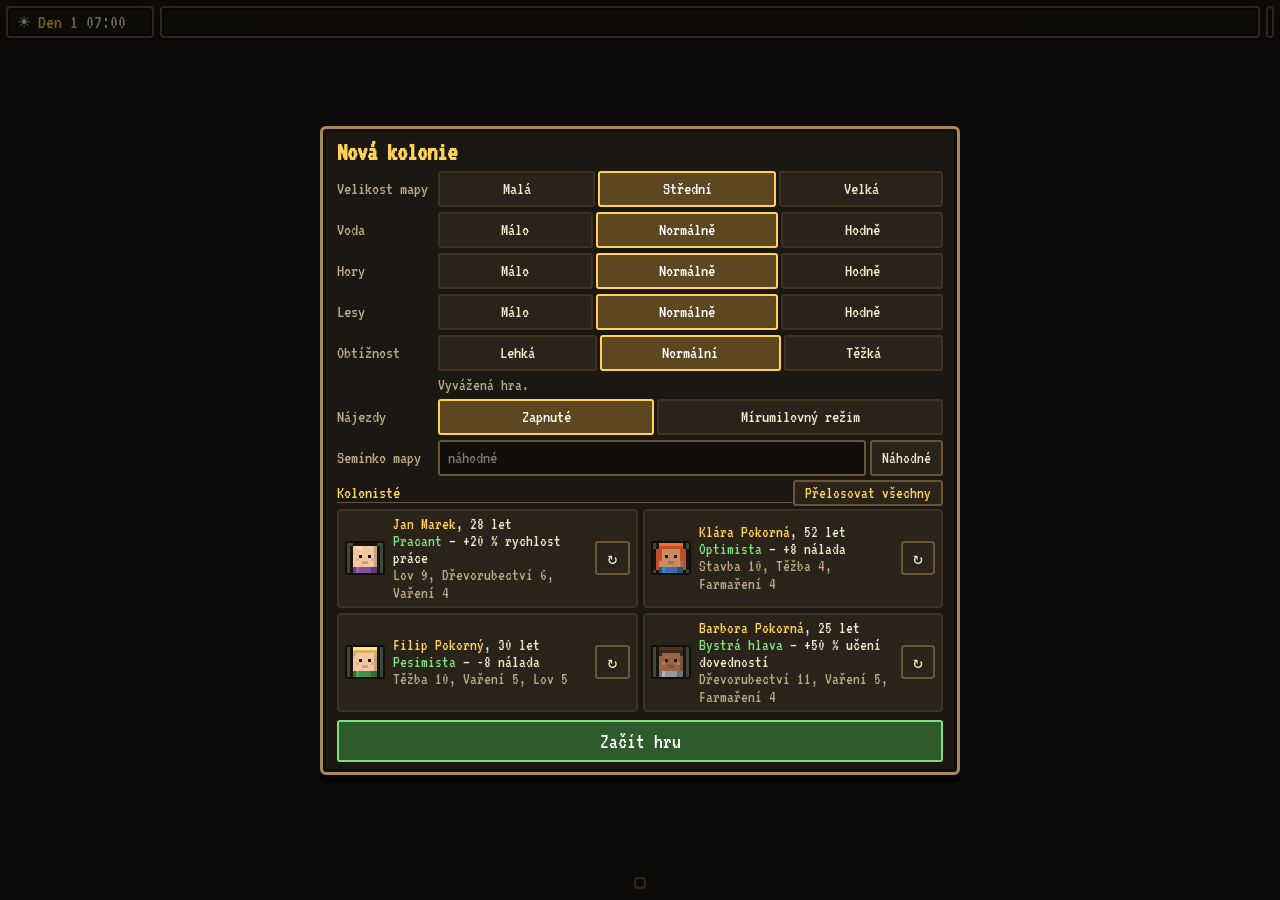
==== commit 8f41434f: "Phase 5d: overviews, sound, new game settings, tutorial quests - Overview: minimap with tap-to-jump," ====
--- a/kolonie.html
+++ b/kolonie.html
@@ -270,6 +270,45 @@
   font-size: 32px; color: var(--accent);
 }
 
+/* ---------- Úkoly, minimapa, přehledy, nová hra ---------- */
+#quest { position: fixed; top: calc(52px + var(--safe-t)); left: 146px; width: 300px; padding: 5px 8px; z-index: 5; font-size: 17px; line-height: 17px; border-color: #58a6ff; }
+.qh { display: flex; gap: 6px; align-items: flex-start; justify-content: space-between; color: var(--accent); font-size: 19px; }
+.qh b { font-weight: normal; }
+.qh .x { width: 24px; height: 24px; font-size: 13px; }
+.qd i { color: var(--good); font-style: normal; }
+#minimap { position: fixed; right: 6px; bottom: calc(150px + var(--safe-b)); width: 150px; height: 150px; z-index: 5; image-rendering: pixelated; border: 2px solid var(--border); background: #000; box-shadow: 0 3px 0 rgba(0,0,0,0.45); touch-action: none; cursor: crosshair; }
+.seg { display: flex; gap: 3px; flex-wrap: wrap; }
+.seg button { flex: 1 1 auto; min-height: 36px; padding: 2px 8px; font-size: 18px; background: var(--panel2); border: 2px solid #3d3122; border-radius: 3px; }
+.seg button.on { background: #5d4720; border-color: var(--accent); color: #fff; }
+.otabs { margin-bottom: 8px; }
+.ovmap { width: min(100%, 440px); aspect-ratio: 1; display: block; margin: 0 auto; image-rendering: pixelated; border: 2px solid var(--border); cursor: crosshair; }
+.ovgraph { width: 100%; height: auto; display: block; border: 2px solid var(--border); }
+.legend { display: flex; flex-wrap: wrap; gap: 4px; margin-top: 6px; }
+.legend .fbtn { flex: 0 0 auto; }
+.alerts { max-height: 60vh; overflow-y: auto; }
+.al { display: flex; gap: 8px; align-items: center; padding: 3px 6px; border-left: 4px solid #58a6ff; margin-bottom: 3px; background: var(--panel2); line-height: 17px; }
+.al.warn { border-left-color: var(--bad); } .al.good { border-left-color: var(--good); }
+.al small { color: var(--muted); white-space: nowrap; font-size: 15px; }
+.al span { flex: 1; }
+.al .jump { padding: 2px 8px; font-size: 16px; background: var(--bg); border: 2px solid var(--border); border-radius: 3px; }
+.ng { display: grid; grid-template-columns: auto 1fr; gap: 5px 10px; align-items: center; }
+.ng label { color: var(--muted); white-space: nowrap; }
+.seedrow { display: flex; gap: 4px; }
+.seedrow input { flex: 1; min-width: 0; height: 36px; background: #120e0a; color: var(--text); border: 2px solid var(--border); border-radius: 3px; font: inherit; padding: 0 8px; }
+.seedrow button, .mini-btn { padding: 2px 10px; min-height: 34px; font-size: 17px; background: var(--panel2); border: 2px solid var(--border); border-radius: 3px; }
+.psec .mini-btn { float: right; min-height: 26px; margin-top: -4px; }
+.roster { display: grid; grid-template-columns: repeat(auto-fill, minmax(260px, 1fr)); gap: 5px; margin: 6px 0; }
+.rc { display: flex; gap: 8px; align-items: center; padding: 4px 6px; background: var(--panel2); border: 2px solid #3d3122; border-radius: 4px; line-height: 17px; font-size: 17px; }
+.rc > div { flex: 1; min-width: 0; }
+.rc b { color: var(--accent); font-weight: normal; }
+.rc i { color: var(--good); font-style: normal; }
+.menu button.primary { background: #2f5a2c; border-color: #7ee07e; color: #fff; font-size: 22px; padding: 8px; }
+.volrow { display: flex; align-items: center; gap: 8px; padding: 0 2px; }
+.volrow span { flex: 1; }
+.volrow b { min-width: 56px; text-align: center; font-weight: normal; color: var(--accent); }
+.volrow button { width: 44px; height: 36px; font-size: 20px; background: var(--panel2); border: 2px solid var(--border); border-radius: 3px; }
+@media (max-width: 1100px) { body.quest-open #toasts { top: calc(120px + var(--safe-t)); } }
+
 /* ---------- Mobil ---------- */
 @media (max-width: 760px) {
   html, body { font-size: 16px; }
@@ -281,6 +320,14 @@
   .res img { width: 20px; height: 20px; }
   .spd { min-width: 32px; height: 30px; font-size: 17px; padding: 0 2px; }
   .cbtn, #undoBtn { font-size: 17px; padding: 0 8px; }
+  #quest { top: calc(84px + var(--safe-t)); left: 50px; right: 4px; width: auto; font-size: 15px; line-height: 15px; }
+  .qh { font-size: 17px; }
+  body.info-open #quest { display: none; }
+  body.quest-open #toasts { top: calc(160px + var(--safe-t)); }
+  #minimap { width: 110px; height: 110px; bottom: calc(206px + var(--safe-b)); right: 4px; }
+  .ng { grid-template-columns: 1fr; gap: 2px; }
+  .ng label { margin-top: 4px; }
+  .seg button { font-size: 16px; padding: 2px 4px; }
   .ptable th .full { display: none; }
   .ptable th .short { display: inline; }
   .ptable th { font-size: 13px; padding: 2px 0; }
@@ -332,6 +379,8 @@
 
   <div id="colonistBar"></div>
   <div id="infoPanel" class="panel hidden"></div>
+  <div id="quest" class="panel hidden"></div>
+  <canvas id="minimap" width="120" height="120" class="hidden"></canvas>
   <div id="toasts"></div>
   <div id="pausedBadge">PAUZA</div>
   <div id="fastBadge">▶▶ Všichni spí – čas zrychlen</div>
@@ -468,9 +517,24 @@
   BELT_STACK: 8,           // max. kusů na políčku pásu
   POWER_LINK: 7,           // dosah propojení zdrojů a sloupů (políčka)
   POWER_REACH: 5,          // dosah napájení strojů od zdroje / sloupu
-  RESEARCH_RATE: 0.009,    // bodů výzkumu za tick práce při rychlosti 1         // dosah pro hromadné zásobování sousedních plánů
+  RESEARCH_RATE: 0.011,    // bodů výzkumu za tick práce při rychlosti 1         // dosah pro hromadné zásobování sousedních plánů
 };
 Config.HOURS_PER_TICK = Config.MIN_PER_TICK / 60;
+
+// Volby nové hry (velikost mapy, množství vody / hor / lesů, obtížnost)
+const NEWGAME = {
+  size:   { small: { name: 'Malá', n: 80 }, medium: { name: 'Střední', n: 120 }, large: { name: 'Velká', n: 160 } },
+  amount: { low: 'Málo', normal: 'Normálně', high: 'Hodně' },
+  water:  { low: 0.035, normal: 0.08, high: 0.15 },      // podíl hluboké vody
+  rock:   { low: 0.87, normal: 0.78, high: 0.67 },       // kvantil výšky, od kterého začínají hory
+  forest: { low: 0.74, normal: 0.55, high: 0.36 },       // kvantil hustoty lesa
+  difficulty: {
+    easy:   { name: 'Lehká',    supplies: 1.6, hunger: 0.85, desc: 'Víc zásob, pomalejší hlad, slabší nájezdy.' },
+    normal: { name: 'Normální', supplies: 1,   hunger: 1,    desc: 'Vyvážená hra.' },
+    hard:   { name: 'Těžká',    supplies: 0.6, hunger: 1.15, desc: 'Méně zásob, rychlejší hlad, silnější nájezdy.' },
+  },
+  defaults() { return { size: 'medium', water: 'normal', rock: 'normal', forest: 'normal', difficulty: 'normal', peaceful: false }; },
+};
 
 // Typy terénu
 const T = { WATER: 0, SHALLOW: 1, SAND: 2, GRASS: 3, SOIL: 4, DIRT: 5, GRAVEL: 6 };
@@ -776,9 +840,10 @@
   inb(x, y) { return x >= 0 && y >= 0 && x < this.w && y < this.h; },
 
   // ---------- Generování mapy ----------
-  generate(seed) {
+  generate(seed, opts) {
     this.seed = seed;
-    const w = Config.MAP_W, h = Config.MAP_H;
+    const o = this.opts = Object.assign(NEWGAME.defaults(), opts);
+    const w = NEWGAME.size[o.size].n, h = w;
     this.alloc(w, h);
     const n = this.n;
     const elev = new Float32Array(n), moist = new Float32Array(n), forest = new Float32Array(n), oreN = new Float32Array(n);
@@ -796,9 +861,10 @@
     }
     // prahy podle kvantilů → stabilní složení mapy pro libovolné semínko
     const q = (arr, p) => { const s = Float32Array.from(arr).sort(); return s[Math.floor(p * (s.length - 1))]; };
-    const eWater = q(elev, 0.08), eShallow = q(elev, 0.11), eSand = q(elev, 0.14), eRock = q(elev, 0.78);
+    const qw = NEWGAME.water[o.water];
+    const eWater = q(elev, qw), eShallow = q(elev, qw + 0.03), eSand = q(elev, qw + 0.06), eRock = q(elev, NEWGAME.rock[o.rock]);
     const mSoil = q(moist, 0.78), mDirt = q(moist, 0.08);
-    const fTree = q(forest, 0.55);
+    const fTree = q(forest, NEWGAME.forest[o.forest]);
 
     for (let i = 0; i < n; i++) {
       const e = elev[i];
@@ -896,8 +962,9 @@
       if (st[k] !== undefined && !this.items[st[k]]) n = this.putItem(st[k], type, n);
       if (n > 0) this.dropItem(sx, sy + 1, type, n);
     };
-    put(0, 'wood', 75); put(1, 'wood', 75); put(2, 'wood', 30);
-    put(3, 'meal', 18); put(4, 'food', 30); put(5, 'stone', 20);
+    const m = NEWGAME.difficulty[this.opts.difficulty].supplies;
+    put(0, 'wood', 75); put(1, 'wood', Math.round(75 * Math.min(1, m))); put(2, 'wood', Math.round(30 * m));
+    put(3, 'meal', Math.round(18 * m)); put(4, 'food', Math.round(30 * m)); put(5, 'stone', Math.round(20 * m));
   },
 
   // ---------- Průchodnost ----------
@@ -1590,6 +1657,7 @@
     else if (t > 1) this.snow = Math.max(0, this.snow - 0.0002 * (t - 1));
     if (this.cur === 'storm' && this.rain > 0.6 && t > 2 && U.chance(0.0025)) {
       this.flash = 1;
+      Sound.play('thunder');
       // blesk může zapálit strom → požár
       if (U.chance(0.3)) this.strike();
     }
@@ -2481,8 +2549,6 @@
   },
 };
 
-/** Zvuk přijde v další části – do té doby prázdná náhrada. */
-const Sound = { play() {} };
 
 </script>
   <script>
@@ -2692,6 +2758,170 @@
       delete o.rel[dead.id];
     }
   },
+};
+
+</script>
+  <script>
+// ===== js/sound.js =====
+'use strict';
+/**
+ * Sound – zvukové efekty generované přes Web Audio, bez zvukových souborů:
+ * sekera, krumpáč, kladivo, výstřel, déšť, hrom, hukot strojů, upozornění.
+ * Zvuk se spustí až po prvním dotyku (požadavek prohlížečů). Hlasitost a
+ * vypnutí jsou v Menu a pamatují se v prohlížeči.
+ */
+const Sound = {
+  ctx: null, master: null, noiseBuf: null,
+  volume: 0.6, muted: false,
+  last: {},            // název → čas posledního přehrání (omezení četnosti)
+  rainGain: null, humGain: null,
+  GAP: { chop: 0.16, pick: 0.16, hammer: 0.14, shot: 0.08, hit: 0.12, thunder: 2, alarm: 3, ui_info: 0.4, ui_good: 0.4, ui_warn: 0.6 },
+
+  load() {
+    try {
+      const d = JSON.parse(localStorage.getItem('kolonie.sound') || '{}');
+      if (typeof d.volume === 'number') this.volume = d.volume;
+      this.muted = !!d.muted;
+    } catch (e) { /* bez úložiště */ }
+  },
+  store() { try { localStorage.setItem('kolonie.sound', JSON.stringify({ volume: this.volume, muted: this.muted })); } catch (e) { /* nic */ } },
+  setVolume(v) { this.volume = U.clamp(v, 0, 1); this.apply(); this.store(); },
+  setMuted(m) { this.muted = !!m; this.apply(); this.store(); },
+  apply() { if (this.master) this.master.gain.value = this.muted ? 0 : this.volume; },
+
+  /** Zavolat při prvním dotyku / stisku klávesy. */
+  start() {
+    if (this.ctx) { if (this.ctx.state === 'suspended') this.ctx.resume(); return; }
+    const AC = window.AudioContext || window.webkitAudioContext;
+    if (!AC) return;
+    try {
+      const ctx = this.ctx = new AC();
+      this.master = ctx.createGain();
+      this.master.connect(ctx.destination);
+      this.apply();
+      // bílý šum na 1 s
+      const buf = this.noiseBuf = ctx.createBuffer(1, ctx.sampleRate, ctx.sampleRate);
+      const d = buf.getChannelData(0);
+      for (let i = 0; i < d.length; i++) d[i] = Math.random() * 2 - 1;
+      // smyčka deště a hukot strojů (hlasitost řídí update)
+      this.rainGain = this.loopNoise('bandpass', 2400, 0.6);
+      this.humGain = ctx.createGain(); this.humGain.gain.value = 0; this.humGain.connect(this.master);
+      for (const f of [55, 82.5]) { const o = ctx.createOscillator(); o.type = 'sawtooth'; o.frequency.value = f; const lp = ctx.createBiquadFilter(); lp.type = 'lowpass'; lp.frequency.value = 180; o.connect(lp); lp.connect(this.humGain); o.start(); }
+    } catch (e) { this.ctx = null; }
+  },
+  loopNoise(type, freq, q) {
+    const ctx = this.ctx, src = ctx.createBufferSource(), f = ctx.createBiquadFilter(), g = ctx.createGain();
+    src.buffer = this.noiseBuf; src.loop = true;
+    f.type = type; f.frequency.value = freq; f.Q.value = q;
+    g.gain.value = 0;
+    src.connect(f); f.connect(g); g.connect(this.master);
+    src.start();
+    return g;
+  },
+  /** Krátký tón s obálkou. */
+  tone(freq, dur, type, vol, slideTo, delay = 0) {
+    const ctx = this.ctx, t = ctx.currentTime + delay, o = ctx.createOscillator(), g = ctx.createGain();
+    o.type = type; o.frequency.setValueAtTime(freq, t);
+    if (slideTo) o.frequency.exponentialRampToValueAtTime(slideTo, t + dur);
+    g.gain.setValueAtTime(vol, t); g.gain.exponentialRampToValueAtTime(0.001, t + dur);
+    o.connect(g); g.connect(this.master);
+    o.start(t); o.stop(t + dur + 0.02);
+  },
+  /** Krátký šumový úder přes filtr. */
+  burst(dur, type, freq, vol, delay = 0) {
+    const ctx = this.ctx, t = ctx.currentTime + delay, src = ctx.createBufferSource(), f = ctx.createBiquadFilter(), g = ctx.createGain();
+    src.buffer = this.noiseBuf;
+    f.type = type; f.frequency.value = freq;
+    g.gain.setValueAtTime(vol, t); g.gain.exponentialRampToValueAtTime(0.001, t + dur);
+    src.connect(f); f.connect(g); g.connect(this.master);
+    src.start(t, Math.random() * 0.5, dur + 0.05);
+  },
+
+  /** Přehraje efekt. S polohou (x, y v políčkách) zní jen to, co je na obrazovce. */
+  play(name, x, y) {
+    if (!this.ctx || this.muted || this.ctx.state !== 'running') return;
+    const now = this.ctx.currentTime;
+    if (now - (this.last[name] || -10) < (this.GAP[name] || 0.1)) return;
+    let v = 1;
+    if (x !== undefined) {
+      const p = Camera.worldToScreen(x * Config.TILE, y * Config.TILE);
+      if (p.x < -60 || p.y < -60 || p.x > Camera.vw + 60 || p.y > Camera.vh + 60) return;
+      v = U.clamp(Camera.zoom / 3, 0.35, 1);
+    }
+    this.last[name] = now;
+    switch (name) {
+      case 'chop': this.burst(0.07, 'bandpass', 900, 0.5 * v); this.tone(150, 0.1, 'sine', 0.5 * v, 70); break;
+      case 'pick': this.tone(1500 + Math.random() * 300, 0.12, 'triangle', 0.3 * v, 900); this.burst(0.04, 'highpass', 3000, 0.3 * v); break;
+      case 'hammer': this.tone(220, 0.07, 'square', 0.18 * v, 120); this.burst(0.04, 'bandpass', 1400, 0.3 * v); break;
+      case 'shot': this.burst(0.09, 'highpass', 1800, 0.35 * v); this.tone(700, 0.08, 'sawtooth', 0.12 * v, 200); break;
+      case 'hit': this.burst(0.1, 'lowpass', 500, 0.6 * v); break;
+      case 'thunder': this.burst(1.8, 'lowpass', 140, 0.9); this.burst(0.5, 'lowpass', 400, 0.5, 0.05); break;
+      case 'alarm': for (let k = 0; k < 3; k++) { this.tone(660, 0.16, 'square', 0.16, null, k * 0.36); this.tone(440, 0.16, 'square', 0.16, null, k * 0.36 + 0.18); } break;
+      case 'ui_info': this.tone(660, 0.08, 'sine', 0.12); break;
+      case 'ui_good': this.tone(523, 0.09, 'sine', 0.14); this.tone(784, 0.12, 'sine', 0.14, null, 0.09); break;
+      case 'ui_warn': this.tone(392, 0.12, 'triangle', 0.2); this.tone(294, 0.18, 'triangle', 0.2, null, 0.12); break;
+    }
+  },
+  /** Průběžné zvuky: déšť podle počasí, hukot podle běžících strojů na obrazovce. */
+  update() {
+    if (!this.ctx || this.ctx.state !== 'running') return;
+    const t = this.ctx.currentTime, paused = Game.speed === 0;
+    const rain = paused || TimeSys.temp() < 0 ? 0 : Weather.rain * 0.22;
+    this.rainGain.gain.setTargetAtTime(rain, t, 0.5);
+    let on = 0;
+    if (!paused && Renderer.view) {
+      const v = Renderer.view;
+      for (const i of World.machines) {
+        const s = World.struct[i];
+        if (!s || !s.on) continue;
+        const x = i % World.w, y = (i / World.w) | 0;
+        if (x >= v.tx0 && x <= v.tx1 && y >= v.ty0 && y <= v.ty1) on++;
+      }
+    }
+    this.humGain.gain.setTargetAtTime(Math.min(0.09, on * 0.02) * U.clamp(Camera.zoom / 3, 0.3, 1), t, 0.4);
+  },
+};
+
+</script>
+  <script>
+// ===== js/quests.js =====
+'use strict';
+/**
+ * Quests – tutoriál jako postupné úkoly s odměnou. Jde kdykoli přeskočit.
+ */
+const Quests = {
+  LIST: [
+    { text: 'Označ stromy ke kácení', how: 'Příkazy → Kácet a táhni přes les.', done: () => World.des.chop.size >= 3 || Game.stats.chopped >= 3, reward: { wood: 20 } },
+    { text: 'Postav postel', how: 'Stavba → Postel a klepni na volné místo.', done: () => (World.structBy.bed || { size: 0 }).size >= 1, reward: { meal: 6 } },
+    { text: 'Postav ohniště', how: 'Stavba → Ohniště. Vaří se na něm teplé jídlo.', done: () => (World.structBy.campfire || { size: 0 }).size >= 1, reward: { food: 15 } },
+    { text: 'Založ pole', how: 'Zóny → Pole a táhni přes trávu nebo úrodnou půdu (aspoň 6 políček).', done: () => World.farmTiles.length >= 6, reward: { food: 15 } },
+    { text: 'Postav místnost se střechou', how: 'Stavba → zdi do obdélníku a do mezery dveře. Uzavřený prostor má střechu.', done: () => World.rooms.length >= 1, reward: { wood: 30 } },
+    { text: 'Postav pilu', how: 'Výroba → Pila. Kolonisté na ní řežou prkna.', done: () => (World.structBy.saw || { size: 0 }).size >= 1, reward: { stone: 20 } },
+    { text: 'Postav pec', how: 'Výroba → Pec. Označ k těžbě ložisko rudy (oranžové žilky ve skále).', done: () => (World.structBy.furnace || { size: 0 }).size >= 1, reward: { ore: 20 } },
+    { text: 'Postav výzkumný stůl', how: 'Výroba → Výzkumný stůl, pak Výroba → Výzkum a vyber technologii.', done: () => (World.structBy.research || { size: 0 }).size >= 1, reward: { plank: 10 } },
+    { text: 'Dokonči první výzkum', how: 'Kolonista s prací Výzkum bádá u stolu. Doporučení: Vodní energie a Mechanika.', done: () => Research.done.size >= 1, reward: { iron: 8 } },
+    { text: 'Vyrob první energii', how: 'Vodní kolo patří na mělkou vodu (světle modrá). Stroje musí být do 5 políček od zdroje nebo sloupu.', done: () => Power.supply > 0, reward: { plank: 20 } },
+    { text: 'Postav první vrták', how: 'Vyzkoumej Těžební stroje a postav Vrták přímo na ložisko rudy. Šipka určuje, kam bude rudu klást.', done: () => (World.structBy.drill || { size: 0 }).size >= 1, reward: { iron: 15 } },
+  ],
+  idx: 0,
+  skipped: false,
+
+  reset() { this.idx = 0; this.skipped = false; },
+  get active() { return !this.skipped && this.idx < this.LIST.length ? this.LIST[this.idx] : null; },
+  skip() { this.skipped = true; UI.updateQuest(); },
+  /** Zkontroluje aktuální úkol; při splnění vyplatí odměnu. */
+  check() {
+    const q = this.active;
+    if (!q || !q.done()) return;
+    const s = World.start, parts = [];
+    for (const k in q.reward) { World.dropItem(s.x, s.y + 1, k, q.reward[k]); parts.push(`${q.reward[k]}× ${ITEMS[k].name.toLowerCase()}`); }
+    this.idx++;
+    UI.toast(`Úkol splněn: ${q.text}. Odměna: ${parts.join(', ')}.`, 'good');
+    if (this.idx >= this.LIST.length) UI.toast('Tutoriál dokončen – kolonie je na cestě k soběstačnosti!', 'good');
+    UI.updateQuest();
+  },
+  pack() { return { idx: this.idx, skipped: this.skipped }; },
+  unpack(d) { this.reset(); if (d) { this.idx = d.idx || 0; this.skipped = !!d.skipped; } else this.skipped = true; },
 };
 
 </script>
@@ -4477,6 +4707,11 @@
       const pts = [[9, 1], [8, 2], [7, 3], [6, 4], [5, 5], [4, 6], [5, 7], [6, 7], [7, 7], [8, 7], [9, 7], [8, 8], [7, 9], [6, 10], [5, 11], [4, 12], [3, 13]];
       for (const [x, y] of pts) { set(x, y, [255, 220, 80]); set(x + 1, y, [255, 240, 150]); set(x + 2, y, [230, 180, 50]); }
     }));
+    I.overview = outline(paint(16, 16, (set, get, rect) => {
+      rect(1, 2, 14, 12, [60, 110, 70]); rect(1, 2, 14, 1, [90, 150, 100]);
+      rect(2, 8, 5, 5, [50, 90, 150]); rect(9, 3, 5, 4, [130, 126, 120]);
+      rect(7, 6, 2, 2, [255, 220, 90]); rect(11, 10, 2, 2, [255, 220, 90]);
+    }));
     I.menu = outline(paint(16, 16, (set, get, rect) => {
       rect(2, 3, 12, 2, [230, 230, 230]); rect(2, 7, 12, 2, [230, 230, 230]); rect(2, 11, 12, 2, [230, 230, 230]);
     }));
@@ -4586,6 +4821,11 @@
     let f = (skill ? this.skillFactor(skill) : 1) * this.moodFactor() * (this.trait.work || 1);
     if (this.hunger < 5) f *= 0.7;
     if (skill) this.gainXp(skill, 0.07);
+    // zvuk práce podle druhu úkolu
+    if ((this.sndT = (this.sndT || 0) + 1) % 26 === 0 && this.job) {
+      const snd = { chop: 'chop', mine: 'pick', build: 'hammer', decon: 'hammer', craft: 'hammer', repair: 'hammer' }[this.job.type];
+      if (snd && !(this.job.type === 'build' && this.job.stage < 4)) Sound.play(snd, this.x, this.y);
+    }
     return f;
   }
   xpNeed(lvl) { return 50 + lvl * 18; }
@@ -4796,7 +5036,7 @@
     this.working = false;
     this.eating = false;
     // potřeby
-    this.hunger = Math.max(0, this.hunger - (100 / 20) * h * (this.trait.hunger || 1) * (this.sleeping ? 0.5 : 1));
+    this.hunger = Math.max(0, this.hunger - (100 / 20) * h * (this.trait.hunger || 1) * (this.sleeping ? 0.5 : 1) * NEWGAME.difficulty[Game.difficulty].hunger);
     if (!this.sleeping) this.energy = Math.max(0, this.energy - (100 / 21) * h);
     if (++this.tickN >= 30) { this.tickN = 0; this.updateMood(30 * h); this.updateHealth(30 * h); if (this.dead) return; }
 
@@ -4855,6 +5095,17 @@
     style: gender === 'f' ? U.pick(['long', 'long', 'bun', 'short']) : U.pick(['short', 'short', 'spiky', 'bald', 'beard']),
   };
   return new Colonist(id, x, y, { gender, first, last, look, skills, trait: opts.trait || U.pick(TRAITS), age: U.int(19, 52) });
+}
+
+/** Rozestaví předem vybranou skupinu kolonistů kolem startu. */
+function placeRoster(roster, start) {
+  const offsets = [[-1, 0], [1, 0], [0, 1], [2, 1]];
+  roster.forEach((c, k) => {
+    const [ox, oy] = offsets[k % 4];
+    const p = World.canWalk(start.x + ox, start.y + oy) ? { x: start.x + ox, y: start.y + oy } : World.nearestWalkable(start.x, start.y);
+    c.id = k; c.x = p.x + 0.5; c.y = p.y + 0.5;
+  });
+  return roster;
 }
 
 /** Vytvoří náhodnou startovní skupinu kolonistů (každý má jinou specializaci). */
@@ -6460,6 +6711,7 @@
         { icon: 'pollution_btn', label: 'Znečištění', run: () => { Pollution.show = !Pollution.show; UI.toast(Pollution.show ? 'Vrstva znečištění zapnuta (fialová = špinavý vzduch).' : 'Vrstva znečištění vypnuta.', 'info'); } }] },
     { id: 'zones', label: 'Zóny', icon: 'zone_farm', tools: ['zone_stock', 'zone_farm', 'zone_pasture', 'coop', 'sheepfold', 'zone_clear'] },
     { id: 'work', label: 'Práce', icon: 'priorities', action: () => UI.openPriorities() },
+    { id: 'overview', label: 'Přehled', icon: 'overview', action: () => UI.openOverview() },
     { id: 'menu', label: 'Menu', icon: 'menu', action: () => UI.openMenu() },
   ],
   tab: 'orders',
@@ -6528,7 +6780,19 @@
       e.target.value = '';
       if (f) Save.importFile(f, d => Main.boot(d), msg => this.toast(msg, 'warn'));
     };
+    // minimapa: klepnutí nebo tažení přesune kameru
+    const mm = this.$('minimap');
+    const jump = (e) => {
+      const r = mm.getBoundingClientRect();
+      Camera.follow = null;
+      Camera.centerTile(Math.floor((e.clientX - r.left) / r.width * World.w), Math.floor((e.clientY - r.top) / r.height * World.h));
+    };
+    mm.addEventListener('pointerdown', (e) => { mm.setPointerCapture(e.pointerId); mm.dataset.down = '1'; jump(e); });
+    mm.addEventListener('pointermove', (e) => { if (mm.dataset.down === '1') jump(e); });
+    mm.addEventListener('pointerup', () => { mm.dataset.down = ''; });
+    try { this.miniOn = localStorage.getItem('kolonie.minimap') !== '0' && (localStorage.getItem('kolonie.minimap') === '1' || window.innerWidth >= 900); } catch (e) { this.miniOn = window.innerWidth >= 900; }
     this.ready = true;
+    this.updateQuest();
     this.updateUndo();
     this.update();
   },
@@ -6539,6 +6803,7 @@
     this.setTool('select');
     this.updateSpeed();
     this.updateUndo();
+    this.updateQuest();
     this.updateInfo(true);
     this.update();
   },
@@ -6673,6 +6938,7 @@
   updateInfo(force) {
     const p = this.$('infoPanel');
     const s = Game.selected;
+    document.body.classList.toggle('info-open', !!s);
     if (!s) { p.classList.add('hidden'); return; }
     p.classList.remove('hidden');
     if (s.type === 'colonist') this.colonistInfo(p, s.c, force);
@@ -6887,6 +7153,8 @@
           <button id="mExport">Exportovat hru do souboru</button>
           <button id="mImport">Importovat hru ze souboru</button>
           <button id="mAuto">Zrychlit čas, když všichni spí: <b class="${Game.autoFast ? 'on' : 'off'}">${Game.autoFast ? 'ZAP' : 'VYP'}</b></button>
+          <button id="mMute">Zvuk: <b class="${Sound.muted ? 'off' : 'on'}">${Sound.muted ? 'VYP' : 'ZAP'}</b></button>
+          <div class="volrow"><span>Hlasitost</span><button id="mVolDn">−</button><b>${Math.round(Sound.volume * 100)} %</b><button id="mVolUp">+</button></div>
           <button id="mPeace">Mírumilovný režim (bez nájezdů): <b class="${Game.peaceful ? 'on' : 'off'}">${Game.peaceful ? 'ZAP' : 'VYP'}</b></button>
           <button id="mHelp">Nápověda a ovládání</button>
           <button id="mNew">Nová kolonie (nová mapa)</button>
@@ -6904,9 +7172,12 @@
       this.$('mImport').onclick = () => { close(); this.$('importFile').click(); };
       this.$('mAuto').onclick = () => { Game.setAutoFast(!Game.autoFast); render(); };
       this.$('mPeace').onclick = () => { Game.setPeaceful(!Game.peaceful); render(); };
+      this.$('mMute').onclick = () => { Sound.setMuted(!Sound.muted); render(); };
+      this.$('mVolDn').onclick = () => { Sound.setVolume(Sound.volume - 0.1); Sound.play('ui_info'); render(); };
+      this.$('mVolUp').onclick = () => { Sound.setVolume(Sound.volume + 0.1); Sound.play('ui_info'); render(); };
       this.$('mHelp').onclick = () => this.openHelp();
       this.$('mNew').onclick = () => {
-        if (confirm('Opravdu začít novou kolonii? Současná uložená hra bude přepsána.')) { Save.clear(); Main.boot(null); }
+        if (confirm('Opravdu začít novou kolonii? Současná uložená hra bude přepsána.')) this.openNewGame(() => m.classList.add('hidden'));
       };
     };
     m.onclick = (e) => { if (e.target === m) m.classList.add('hidden'); };
@@ -6926,7 +7197,7 @@
     m.classList.remove('hidden');
     m.onclick = null;
     this.$('mCont').onclick = () => Main.boot(saved);
-    this.$('mNewGame').onclick = () => Main.boot(null);
+    this.$('mNewGame').onclick = () => this.openNewGame(() => this.askContinue(saved));
   },
 
   openHelp(first) {
@@ -6962,6 +7233,20 @@
         <li><b>Pásy</b>: táhni prstem ve směru, kterým mají vozit. Zatáčka = další pás jiným směrem.</li>
         <li><b>Energie</b>: vodní kolo (na mělké vodě), větrník a kotel na dřevo. Stroje musí být v dosahu zdroje nebo sloupu; přehled je ve Výroba → Energie.</li>
       </ul>
+      <h4>Rozšířený svět</h4>
+      <ul>
+        <li><b>Zvěř a lov:</b> jeleny a divočáky označíš nástrojem Příkazy → Lovit nebo klepnutím na zvíře. Loví kolonisté s prací Lov; dávají maso (uvař ho) a kůži.</li>
+        <li><b>Chov:</b> Zóny → Kurník a Ovčín přivedou slepice a ovce; kolem vyznač Pastvinu (3 políčka na kus). Slepice snášejí vejce, ovce dávají vlnu.</li>
+        <li><b>Oblečení:</b> Krejčovský stůl šije teplé oblečení z vlny nebo kůže. Bez něj kolonista v zimě venku prochladne – klesá mu nálada a nakonec i zdraví.</li>
+        <li><b>Obchodník:</b> jednou za čas dorazí karavana (ikona vozíku nahoře). Vyměníš přebytky za to, co ti chybí.</li>
+        <li><b>Nájezdy:</b> sílí s bohatstvím kolonie. Braň se zdmi a bránami, kušemi ze Zbrojnice a střílnami, kterým pás vozí munici. V Menu jde zapnout mírumilovný režim.</li>
+        <li><b>Znečištění:</b> pece a kotle kouří. Špinavý vzduch kazí náladu a zpomaluje růst plodin – vrstvu ukáže Výroba → Znečištění.</li>
+        <li><b>Údržba:</b> stroje se opotřebují a při poruše čekají na opravu (práce Údržba, 1 železný plát).</li>
+        <li><b>Logistika:</b> rozdělovač, třídič (filtr podle suroviny), podzemní pás pro křížení tras a koleje s vozíkem mezi nakládací a vykládací zastávkou.</li>
+        <li><b>Vztahy:</b> kolonisté se spřátelí nebo znesváří podle povah, společného času a jídla; najdeš je v kartě kolonisty.</li>
+        <li><b>Přehled:</b> mapa s klepnutím pro skok kamery, graf zásob a seznam upozornění s tlačítkem Ukázat.</li>
+        <li><b>Zvuk:</b> hlasitost a vypnutí jsou v Menu.</li>
+      </ul>
       <h4>Přežití</h4>
       <ul>
         <li><b>Zdraví:</b> dlouhé hladovění a vyčerpání ubírají zdraví a kolonista může zemřít. Když zemřou všichni, hra končí.</li>
@@ -6978,6 +7263,177 @@
     this.$('mClose').onclick = close;
     this.$('mBack').onclick = close;
     m.onclick = (e) => { if (e.target === m) close(); };
+  },
+
+  // ---------- Nastavení nové hry ----------
+  /** Okno nové kolonie: mapa, obtížnost, semínko, výběr a přelosování kolonistů. */
+  openNewGame(onBack) {
+    const m = this.$('modal');
+    const st = this.newGameState || (this.newGameState = { opts: NEWGAME.defaults(), seed: '', roster: null });
+    U.seed((Date.now() ^ (Math.random() * 1e9)) | 0);
+    const rollAll = () => {
+      const used = new Set(), keys = U.shuffle(Object.keys(SKILLS)), traits = U.shuffle(TRAITS.slice()), shirts = U.shuffle(LOOKS.shirts.slice());
+      st.roster = [0, 1, 2, 3].map(k => makeColonist(k, 0, 0, used, { gender: k % 2 ? 'f' : 'm', special: keys[k], trait: traits[k], shirt: shirts[k] }));
+    };
+    if (!st.roster) rollAll();
+    const seg = (key, options) => `<div class="seg">${Object.keys(options).map(k => `<button class="${st.opts[key] === k ? 'on' : ''}" data-opt="${key}" data-val="${k}">${typeof options[k] === 'string' ? options[k] : options[k].name}</button>`).join('')}</div>`;
+    const render = () => {
+      m.innerHTML = `<div class="mbox wide"><div class="mhead"><b>Nová kolonie</b>${onBack ? '<button class="x" id="mClose">✕</button>' : ''}</div>
+        <div class="ng">
+          <label>Velikost mapy</label>${seg('size', NEWGAME.size)}
+          <label>Voda</label>${seg('water', NEWGAME.amount)}
+          <label>Hory</label>${seg('rock', NEWGAME.amount)}
+          <label>Lesy</label>${seg('forest', NEWGAME.amount)}
+          <label>Obtížnost</label>${seg('difficulty', NEWGAME.difficulty)}
+          <label></label><div class="mnote">${NEWGAME.difficulty[st.opts.difficulty].desc}</div>
+          <label>Nájezdy</label><div class="seg"><button class="${!st.opts.peaceful ? 'on' : ''}" data-peace="0">Zapnuté</button><button class="${st.opts.peaceful ? 'on' : ''}" data-peace="1">Mírumilovný režim</button></div>
+          <label>Semínko mapy</label><div class="seedrow"><input id="ngSeed" type="number" inputmode="numeric" placeholder="náhodné" value="${st.seed}"><button id="ngDice">Náhodné</button></div>
+        </div>
+        <div class="psec">Kolonisté <button id="ngAll" class="mini-btn">Přelosovat všechny</button></div>
+        <div class="roster">${st.roster.map((c, k) => {
+          const top = Object.keys(c.skills).sort((a, b) => c.skills[b].lvl - c.skills[a].lvl).slice(0, 3).map(s => `${SKILLS[s]} ${c.skills[s].lvl}`).join(', ');
+          return `<div class="rc"><img class="pix portrait" src="${Sprites.toURL(c.portrait, 4)}" alt=""><div><b>${c.name}</b>, ${c.age} let<br><i>${c.trait.name}</i> – ${c.trait.desc}<br><span class="mnote">${top}</span></div><button class="mini-btn" data-roll="${k}" title="Přelosovat">↻</button></div>`;
+        }).join('')}</div>
+        <div class="menu"><button id="ngStart" class="primary">Začít hru</button></div></div>`;
+      m.classList.remove('hidden');
+      m.onclick = null;
+      const keep = () => { st.seed = this.$('ngSeed').value; };
+      m.querySelectorAll('[data-opt]').forEach(b => b.onclick = () => { keep(); st.opts[b.dataset.opt] = b.dataset.val; render(); });
+      m.querySelectorAll('[data-peace]').forEach(b => b.onclick = () => { keep(); st.opts.peaceful = b.dataset.peace === '1'; render(); });
+      m.querySelectorAll('[data-roll]').forEach(b => b.onclick = () => {
+        keep();
+        const k = +b.dataset.roll, used = new Set(st.roster.filter((_, q) => q !== k).map(c => c.first));
+        st.roster[k] = makeColonist(k, 0, 0, used, { shirt: st.roster[k].look.shirt });
+        render();
+      });
+      this.$('ngAll').onclick = () => { keep(); rollAll(); render(); };
+      this.$('ngDice').onclick = () => { st.seed = ''; render(); };
+      if (onBack) this.$('mClose').onclick = onBack;
+      this.$('ngStart').onclick = () => {
+        keep();
+        const seed = st.seed !== '' && Number.isFinite(+st.seed) ? Math.abs(Math.floor(+st.seed)) % 1000000000 : Date.now() % 1000000000;
+        const roster = st.roster, opts = Object.assign({}, st.opts);
+        this.newGameState = null;
+        Save.clear();
+        Main.boot(null, seed, opts, roster);
+      };
+    };
+    render();
+  },
+
+  // ---------- Úkoly (tutoriál) ----------
+  updateQuest() {
+    const p = this.$('quest'), q = Quests.active;
+    p.classList.toggle('hidden', !q);
+    document.body.classList.toggle('quest-open', !!q);
+    if (!q) return;
+    const rew = Object.keys(q.reward).map(k => `${q.reward[k]}× ${ITEMS[k].name.toLowerCase()}`).join(', ');
+    p.innerHTML = `<div class="qh"><b>Úkol ${Quests.idx + 1}/${Quests.LIST.length}: ${q.text}</b><button class="x" id="qSkip" title="Přeskočit tutoriál">✕</button></div>
+      <div class="qd">${q.how} <i>Odměna: ${rew}.</i></div>`;
+    this.$('qSkip').onclick = () => { if (confirm('Přeskočit celý tutoriál? Nápověda zůstává v Menu.')) Quests.skip(); };
+  },
+
+  // ---------- Přehledy: mapa, graf zásob, upozornění ----------
+  MINI: { terrain: [[36, 72, 126], [68, 128, 154], [208, 184, 132], [84, 128, 56], [84, 62, 40], [132, 104, 70], [112, 108, 100]],
+          obj: { tree: [40, 84, 40], rock: [92, 88, 84], ore: [206, 124, 62], bush: [66, 116, 54] } },
+  drawMinimap(cv) {
+    const w = World.w, h = World.h, M = this.MINI;
+    if (cv.width !== w) { cv.width = w; cv.height = h; }
+    const g = cv.getContext('2d'), img = g.createImageData(w, h), d = img.data;
+    const snow = Weather.snow * 0.5;
+    for (let i = 0; i < World.n; i++) {
+      let c = M.terrain[World.terrain[i]];
+      if (snow > 0.02 && World.terrain[i] > 1) c = U.mix(c, [236, 242, 250], snow);
+      const o = World.obj[i], s = World.struct[i];
+      if (World.zone[i]) c = U.mix(c, World.zone[i] === 1 ? [240, 200, 90] : World.zone[i] === 2 ? [150, 220, 110] : [220, 230, 160], 0.45);
+      if (World.floor[i]) c = [164, 132, 92];
+      if (o) c = M.obj[o.type];
+      if (s) c = BUILD[s.type].wall ? (s.type === 'wall_stone' ? [176, 172, 166] : [150, 106, 62]) : BUILD[s.type].machine ? [236, 204, 96] : [196, 152, 100];
+      if (Fire.tiles.has(i)) c = [255, 120, 30];
+      const k = i * 4;
+      d[k] = c[0]; d[k + 1] = c[1]; d[k + 2] = c[2]; d[k + 3] = 255;
+    }
+    g.putImageData(img, 0, 0);
+    g.fillStyle = '#7a5230';
+    for (const a of Animals.list) g.fillRect(a.tx, a.ty, 1, 1);
+    g.fillStyle = '#ff3b30';
+    for (const r of Combat.raiders) g.fillRect(r.tx - 1, r.ty - 1, 2, 2);
+    g.fillStyle = '#fff36e';
+    for (const c of Game.colonists) g.fillRect(c.tx - 1, c.ty - 1, 2, 2);
+    const v = Renderer.view;
+    if (v) { g.strokeStyle = '#ffffff'; g.lineWidth = 1; g.strokeRect(v.tx0 + 0.5, v.ty0 + 0.5, v.tx1 - v.tx0, v.ty1 - v.ty0); }
+  },
+  graphOff: new Set(['egg', 'leather', 'ammo', 'coat', 'bow']),
+  GRAPH_COL: { wood: '#b98a56', plank: '#e0b070', stone: '#b0aca4', ore: '#d98a50', iron: '#9fc0e8', food: '#d8c060', meal: '#ff9a4a', meat: '#e06060', egg: '#f4ecd8', wool: '#ffffff', leather: '#a06a3a', coat: '#b090e0', bow: '#70d0a0', ammo: '#f0d040' },
+  drawGraph(cv) {
+    const g = cv.getContext('2d'), W = cv.width, H = cv.height, hist = Game.history;
+    g.fillStyle = '#120e0a'; g.fillRect(0, 0, W, H);
+    const keys = ITEM_ORDER.filter(k => !this.graphOff.has(k) && hist.some(r => r[k]));
+    let max = 10;
+    for (const r of hist) for (const k of keys) if (r[k] > max) max = r[k];
+    const L = 44, B = 22, pw = W - L - 8, ph = H - B - 8;
+    g.font = '16px VT323, monospace'; g.fillStyle = '#b9a888'; g.strokeStyle = '#3a2f22'; g.lineWidth = 1;
+    for (let q = 0; q <= 4; q++) {
+      const y = 8 + ph - ph * q / 4;
+      g.beginPath(); g.moveTo(L, y + 0.5); g.lineTo(L + pw, y + 0.5); g.stroke();
+      g.textAlign = 'right'; g.textBaseline = 'middle'; g.fillText(Math.round(max * q / 4), L - 4, y);
+    }
+    if (hist.length < 2) { g.textAlign = 'center'; g.fillText('Graf se začne kreslit po pár herních hodinách.', L + pw / 2, 8 + ph / 2); return; }
+    const t0 = hist[0].t, t1 = hist[hist.length - 1].t, span = Math.max(60, t1 - t0);
+    g.textAlign = 'center'; g.textBaseline = 'top';
+    for (let day = Math.ceil(t0 / 1440); day * 1440 <= t1; day++) {
+      const x = L + (day * 1440 - t0) / span * pw;
+      g.strokeStyle = '#3a2f22'; g.beginPath(); g.moveTo(x + 0.5, 8); g.lineTo(x + 0.5, 8 + ph); g.stroke();
+      g.fillText('D' + (day + 1), x, 8 + ph + 3);
+    }
+    g.lineWidth = 2;
+    for (const k of keys) {
+      g.strokeStyle = this.GRAPH_COL[k] || '#fff';
+      g.beginPath();
+      hist.forEach((r, n) => { const x = L + (r.t - t0) / span * pw, y = 8 + ph - (r[k] || 0) / max * ph; if (n) g.lineTo(x, y); else g.moveTo(x, y); });
+      g.stroke();
+    }
+  },
+  openOverview(tab) {
+    const m = this.$('modal');
+    this.ovTab = tab || this.ovTab || 'map';
+    const render = () => {
+      let body = '';
+      if (this.ovTab === 'map') {
+        body = `<canvas id="ovMap" class="ovmap"></canvas>
+          <p class="mnote">Klepnutím na mapu přesuneš kameru. Žlutě kolonisté, červeně nájezdníci, hnědě zvěř.</p>
+          <div class="menu"><button id="ovMini">Minimapa stále na obrazovce: <b class="${this.miniOn ? 'on' : 'off'}">${this.miniOn ? 'ZAP' : 'VYP'}</b></button></div>`;
+      } else if (this.ovTab === 'stock') {
+        const keys = ITEM_ORDER.filter(k => Game.history.some(r => r[k]));
+        body = `<canvas id="ovGraph" width="640" height="280" class="ovgraph"></canvas>
+          <div class="legend">${keys.map(k => `<button class="fbtn ${this.graphOff.has(k) ? '' : 'on'}" data-g="${k}" style="border-color:${this.graphOff.has(k) ? '#3d3122' : this.GRAPH_COL[k]}">${this.imgTag(k)}<span>${ITEMS[k].name}</span></button>`).join('')}</div>
+          <p class="mnote">Zásoby za posledních 14 dní (vzorek každou herní hodinu). Klepnutím na surovinu ji v grafu skryješ nebo zobrazíš.</p>`;
+      } else {
+        const list = Game.alerts.slice().reverse();
+        body = list.length ? '<div class="alerts">' + list.map(a => {
+          const day = Math.floor(a.t / 1440) + 1, hh = U.pad2(Math.floor((a.t % 1440) / 60)), mm = U.pad2(Math.floor(a.t % 60 / 10) * 10);
+          return `<div class="al ${a.kind}"><small>Den ${day}, ${hh}:${mm}</small><span>${a.msg}</span>${a.x !== undefined && a.x !== null ? `<button class="jump" data-x="${a.x}" data-y="${a.y}">Ukázat</button>` : ''}</div>`;
+        }).join('') + '</div>' : '<p>Zatím žádná upozornění.</p>';
+      }
+      m.innerHTML = `<div class="mbox wide"><div class="mhead"><b>Přehled</b><button class="x" id="mClose">✕</button></div>
+        <div class="seg otabs"><button class="${this.ovTab === 'map' ? 'on' : ''}" data-t="map">Mapa</button><button class="${this.ovTab === 'stock' ? 'on' : ''}" data-t="stock">Zásoby</button><button class="${this.ovTab === 'alerts' ? 'on' : ''}" data-t="alerts">Upozornění (${Game.alerts.length})</button></div>${body}</div>`;
+      m.classList.remove('hidden');
+      const close = () => m.classList.add('hidden');
+      this.$('mClose').onclick = close;
+      m.querySelectorAll('[data-t]').forEach(b => b.onclick = () => { this.ovTab = b.dataset.t; render(); });
+      m.querySelectorAll('.jump').forEach(b => b.onclick = () => { Camera.follow = null; Camera.centerTile(+b.dataset.x, +b.dataset.y); close(); });
+      m.querySelectorAll('[data-g]').forEach(b => b.onclick = () => { const k = b.dataset.g; if (this.graphOff.has(k)) this.graphOff.delete(k); else this.graphOff.add(k); render(); });
+      const mp = this.$('ovMap');
+      if (mp) {
+        this.drawMinimap(mp);
+        mp.onclick = (e) => { const r = mp.getBoundingClientRect(); Camera.follow = null; Camera.centerTile(Math.floor((e.clientX - r.left) / r.width * World.w), Math.floor((e.clientY - r.top) / r.height * World.h)); close(); };
+        this.$('ovMini').onclick = () => { this.miniOn = !this.miniOn; try { localStorage.setItem('kolonie.minimap', this.miniOn ? '1' : '0'); } catch (e) { /* nic */ } render(); };
+      }
+      const gr = this.$('ovGraph');
+      if (gr) this.drawGraph(gr);
+    };
+    m.onclick = (e) => { if (e.target === m) m.classList.add('hidden'); };
+    render();
   },
 
   // ---------- Obchod ----------
@@ -7109,7 +7565,7 @@
       </div><div class="menu"><button id="mNewGame">Nová kolonie</button></div></div>`;
     m.classList.remove('hidden');
     m.onclick = null;
-    this.$('mNewGame').onclick = () => Main.boot(null);
+    this.$('mNewGame').onclick = () => this.openNewGame();
   },
 
   // ---------- Notifikace ----------
@@ -7118,6 +7574,7 @@
     if (!box) return;
     const t = this.el('div', 'toast ' + kind, msg);
     box.appendChild(t);
+    Sound.play('ui_' + kind);
     while (box.children.length > 4) box.removeChild(box.firstChild);
     setTimeout(() => t.classList.add('out'), 4200);
     setTimeout(() => t.remove(), 4800);
@@ -7152,6 +7609,10 @@
     if (Research.current) rs.textContent = Math.floor(Research.progress(Research.current) * 100) + '%';
     this.updateColonistBar();
     if (Game.selected) this.updateInfo(false);
+    // minimapa se překresluje dvakrát za sekundu
+    const mm = this.$('minimap');
+    mm.classList.toggle('hidden', !this.miniOn);
+    if (this.miniOn && (this.miniT = (this.miniT || 0) + 1) % 2 === 0) this.drawMinimap(mm);
   },
 };
 
@@ -7211,6 +7672,10 @@
     return {
       v: this.VERSION,
       seed: Game.seed,
+      opts: Game.opts,
+      quests: Quests.pack(),
+      history: Game.history,
+      alerts: Game.alerts,
       savedAt: Date.now(),
       label: `Den ${TimeSys.day}, ${TimeSys.timeStr()}`,
       time: { minutes: TimeSys.minutes, lastHour: TimeSys.lastHour },
@@ -7309,6 +7774,9 @@
     Trade.unpack(d.trade);
     Combat.unpack(d.combat);
     Carts.unpack(d.carts);
+    Quests.unpack(d.quests);
+    Game.history = d.history || [];
+    Game.alerts = d.alerts || [];
     Game.peaceful = !!d.peaceful; Game.difficulty = d.difficulty || 'normal';
     Power.reset();
     Game.tickCount = d.tick || 0;
@@ -7402,11 +7870,15 @@
   notified: new Map(),
   acc: 0,
 
-  init(seed) {
+  init(seed, opts, roster) {
     this.seed = seed;
     U.seed(seed);
     TimeSys.reset();
-    World.generate(seed);
+    World.generate(seed, opts);
+    this.opts = World.opts;
+    this.difficulty = World.opts.difficulty;
+    this.peaceful = !!World.opts.peaceful;
+    this.history = [];
     Pathfinder.init(World.w, World.h);
     Sprites.buildTerrain();
     this.res.clear(); this.itemRes.clear(); this.notified.clear();
@@ -7417,8 +7889,9 @@
     this.shots = [];
     this.stats = { built: 0, chopped: 0, mined: 0, cooked: 0, harvested: 0, cropsEaten: 0, joined: 0, crafted: 0, machined: 0, deaths: [] };
     Fire.reset(); Animals.reset(); Power.reset(); Research.reset(); Pollution.reset();
-    this.colonists = createColonists(World.start);
+    this.colonists = roster ? placeRoster(roster, World.start) : createColonists(World.start);
     this.nextId = this.colonists.length;
+    Quests.reset();
     Weather.reset();
     Events.reset(); Trade.reset(); Combat.reset(); Carts.reset();
     Camera.zoom = Config.ZOOM_DEFAULT;
@@ -7426,13 +7899,13 @@
   },
 
   /** Nová kolonie na nové mapě (i za běhu hry). */
-  newGame(seed) {
-    this.init(seed);
+  newGame(seed, opts, roster) {
+    this.init(seed, opts, roster);
     this.afterLoad();
   },
   /** Načte uloženou hru: svět se vygeneruje ze semínka a doplní se uložené změny. */
   load(data) {
-    this.init(data.seed);
+    this.init(data.seed, data.opts);
     Save.apply(data);
     this.afterLoad();
   },
@@ -7522,6 +7995,13 @@
     this.alerts.push({ msg, kind, x, y, t: TimeSys.minutes });
     if (this.alerts.length > 40) this.alerts.shift();
     UI.toast(msg, kind);
+  },
+  /** Hodinový vzorek zásob pro graf (posledních 14 dní). */
+  sample() {
+    const row = { t: Math.round(TimeSys.minutes), n: Game.colonists.length };
+    for (const k of ITEM_KEYS) if (World.counts[k]) row[k] = World.counts[k];
+    this.history.push(row);
+    if (this.history.length > 24 * 14) this.history.shift();
   },
   /** Výstřel / hod – jen vizuální stopa. */
   shot(x0, y0, x1, y1, col) { if (this.shots.length < 40) this.shots.push({ x0, y0, x1, y1, col, t: 7 }); },
@@ -7568,6 +8048,7 @@
   togglePause() { this.setSpeed(this.speed === 0 ? this.lastSpeed : 0); },
   setPeaceful(on) {
     this.peaceful = !!on;
+    if (this.opts) this.opts.peaceful = !!on;
     if (on && Combat.raiders.length) { for (const r of Combat.raiders) r.flee(); }
   },
   setAutoFast(on) {
@@ -7606,7 +8087,7 @@
     this.tickCount++;
     const hourBefore = TimeSys.lastHour;
     TimeSys.tick();
-    if (TimeSys.lastHour !== hourBefore) { Events.hourly(); Animals.hourly(); Trade.hourly(); Combat.hourly(); Social.hourly(); Save.auto(); }   // jednou za herní hodinu
+    if (TimeSys.lastHour !== hourBefore) { this.sample(); Events.hourly(); Animals.hourly(); Trade.hourly(); Combat.hourly(); Social.hourly(); Save.auto(); }   // jednou za herní hodinu
     Weather.tick();
     if (this.tickCount % 30 === 0) {
       const hours = 30 * Config.HOURS_PER_TICK;
@@ -7636,7 +8117,7 @@
       Camera.update();
       Renderer.draw(dt);
       uiT += dt;
-      if (uiT > 0.25) { uiT = 0; UI.update(); }
+      if (uiT > 0.25) { uiT = 0; UI.update(); Sound.update(); if (!this.over) Quests.check(); }
       requestAnimationFrame(loop);
     };
     requestAnimationFrame(loop);
@@ -7653,15 +8134,18 @@
 const Main = {
   started: false,
 
-  /** Spustí novou hru (data = null) nebo načte uloženou. Funguje i za běhu. */
-  boot(data, seed) {
+  /**
+   * Spustí novou hru (data = null) nebo načte uloženou. Funguje i za běhu.
+   * Pro novou hru lze předat semínko, volby mapy a vybrané kolonisty.
+   */
+  boot(data, seed, opts, roster) {
     const loading = document.getElementById('loading');
     loading.classList.remove('hidden');
     document.getElementById('modal').classList.add('hidden');
     // necháme prohlížeč vykreslit obrazovku načítání, pak generujeme svět
     setTimeout(() => {
       if (data) Game.load(data);
-      else Game.newGame(seed !== undefined ? seed : (Date.now() % 1000000000));
+      else Game.newGame(seed !== undefined ? seed : (Date.now() % 1000000000), opts, roster);
       if (!this.started) {
         this.started = true;
         const cv = document.getElementById('game');
@@ -7675,7 +8159,6 @@
       }
       loading.classList.add('hidden');
       if (data) UI.toast(`Hra načtena – ${data.label}.`, 'good');
-      else if (!this.params.has('nohelp')) UI.openHelp(true);
       window.__ready = true;
     }, 30);
   },
@@ -7684,15 +8167,20 @@
 window.addEventListener('DOMContentLoaded', () => {
   const params = Main.params = new URLSearchParams(location.search);
   try { Game.autoFast = localStorage.getItem('kolonie.autoFast') === '1'; } catch (e) { /* bez úložiště */ }
+  Sound.load();
+  // zvuk smí začít až po prvním dotyku nebo stisku klávesy
+  const wake = () => Sound.start();
+  window.addEventListener('pointerdown', wake);
+  window.addEventListener('keydown', wake);
   // písmo se používá i na plátně – vyžádat si ho hned
   if (document.fonts && document.fonts.load) document.fonts.load('16px VT323').catch(() => {});
   Sprites.init();
+  // ?seed=… spustí rovnou novou hru s výchozím nastavením (vývoj a testy)
   if (params.has('seed')) { Main.boot(null, parseInt(params.get('seed'), 10) || 1); return; }
+  document.getElementById('loading').classList.add('hidden');
   const saved = Save.peek();
-  if (saved) {
-    document.getElementById('loading').classList.add('hidden');
-    UI.askContinue(saved);
-  } else Main.boot(null);
+  if (saved) UI.askContinue(saved);
+  else UI.openNewGame();
 });
 
 </script>
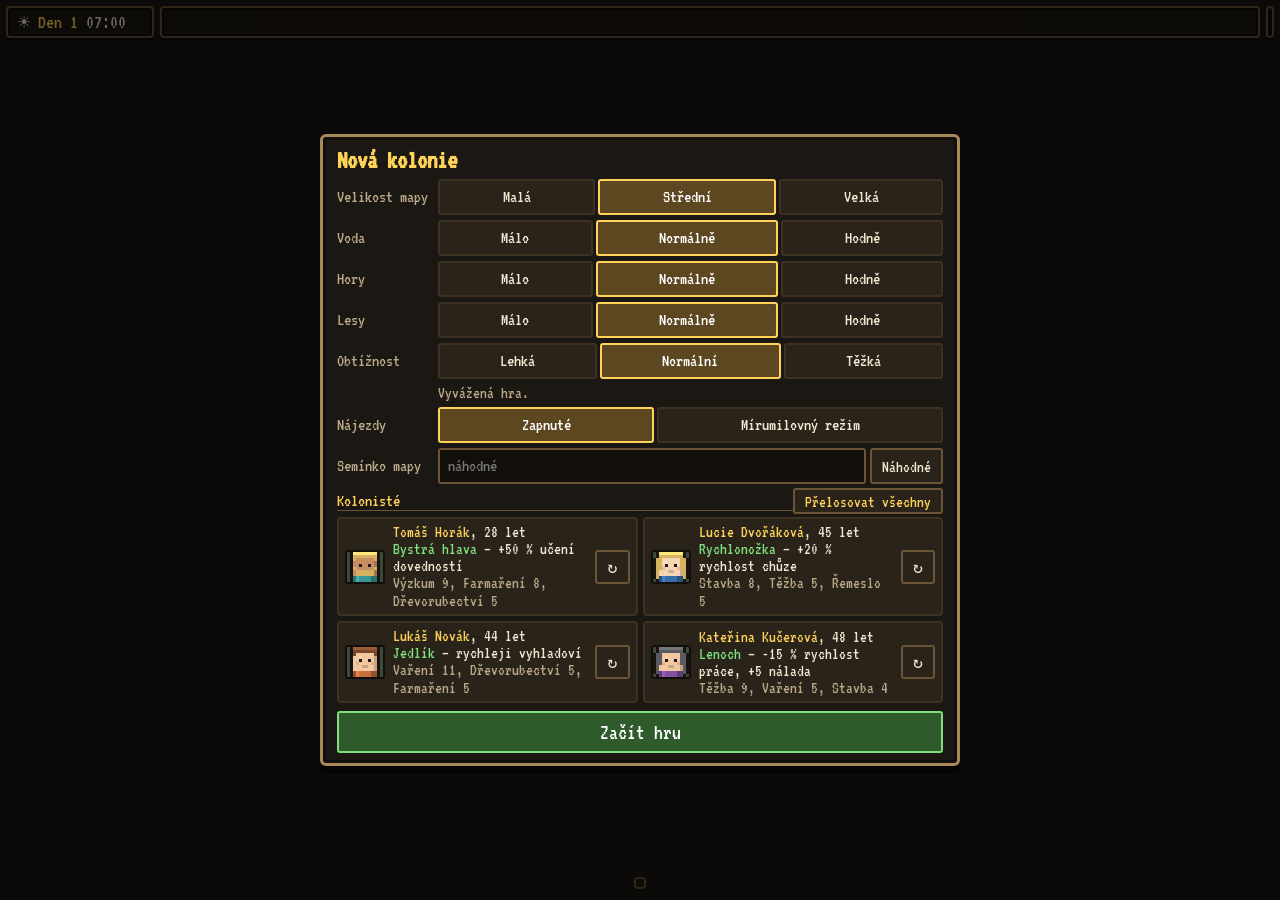
==== commit a2d9756e: "Fix misplaced config comment Co-Authored-By: Claude Opus 5.5 <noreply@anthropic.com> Claude-Session:" ====
--- a/kolonie.html
+++ b/kolonie.html
@@ -504,7 +504,7 @@
   TREE_GROW_PER_HOUR: 0.004,
   SPEEDS: [0, 1, 2, 3, 4],
   AUTO_FAST_SPEED: 10,     // rychlost, když všichni spí (volitelné)
-  BATCH_RADIUS: 8,
+  BATCH_RADIUS: 8,         // dosah pro hromadné zásobování sousedních plánů
   SEASON_DAYS: 4,          // délka ročního období ve dnech (rok = 16 dní)
   SPOIL_HOURS: { food: 72, meal: 120, meat: 48, egg: 96 },   // trvanlivost potravin venku (herní hodiny)
   CHEST_STACK: 300,        // kapacita truhly
@@ -517,7 +517,7 @@
   BELT_STACK: 8,           // max. kusů na políčku pásu
   POWER_LINK: 7,           // dosah propojení zdrojů a sloupů (políčka)
   POWER_REACH: 5,          // dosah napájení strojů od zdroje / sloupu
-  RESEARCH_RATE: 0.011,    // bodů výzkumu za tick práce při rychlosti 1         // dosah pro hromadné zásobování sousedních plánů
+  RESEARCH_RATE: 0.011,    // bodů výzkumu za tick práce při rychlosti 1
 };
 Config.HOURS_PER_TICK = Config.MIN_PER_TICK / 60;
 
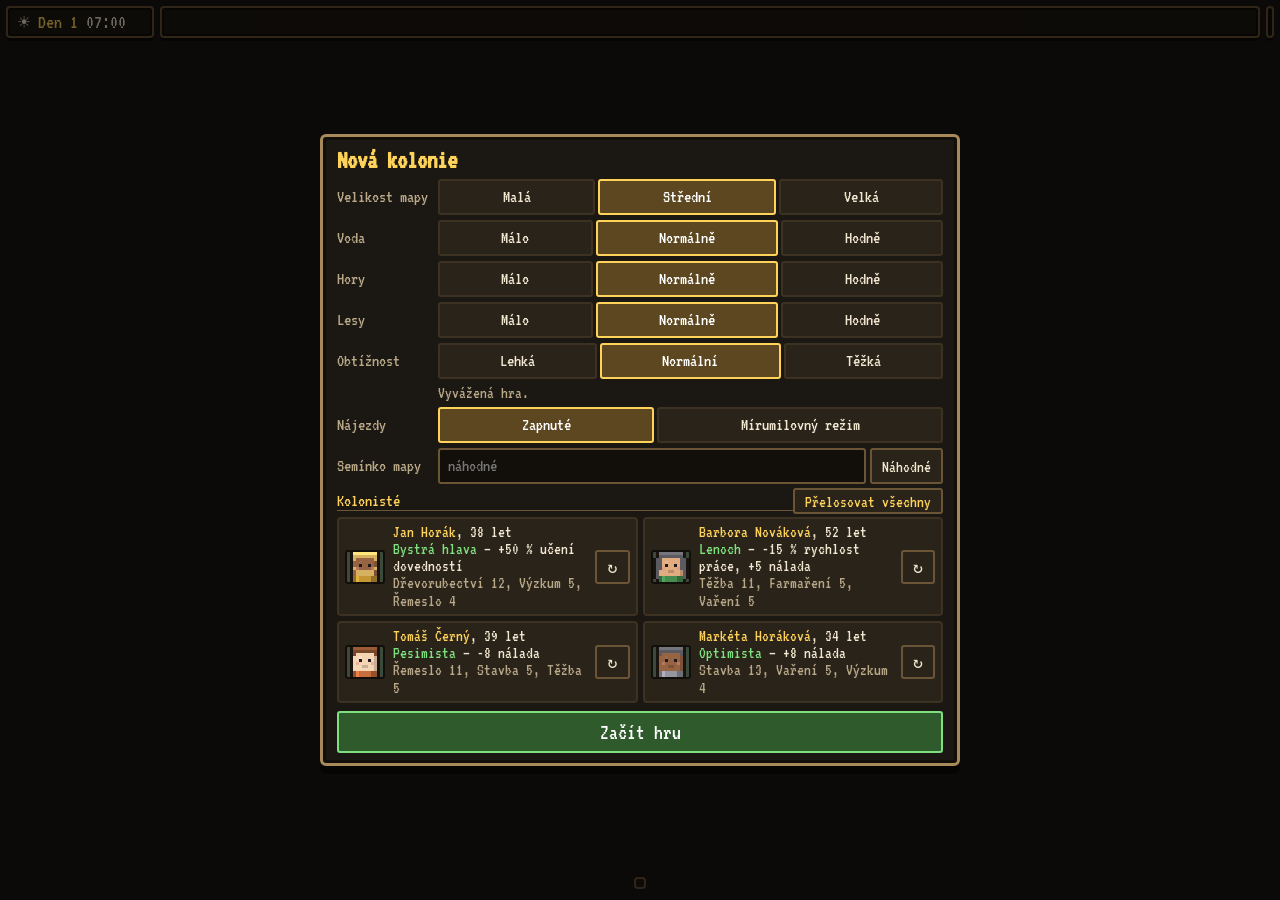
==== commit 7ffd6be3: "Performance: cached object chunks, prebaked walls, belts and icons, low-power mode - Trees, bushes a" ====
--- a/kolonie.html
+++ b/kolonie.html
@@ -991,9 +991,12 @@
   },
 
   // ---------- Objekty ----------
+  /** Změna vzhledu přírodního objektu → obnovit mezipaměť vykreslování. */
+  touchObj(i) { if (typeof Renderer !== 'undefined' && Renderer.dirtyTile) Renderer.dirtyTile(i); },
   removeObj(i) {
     const o = this.obj[i];
     if (!o) return;
+    this.touchObj(i);
     this.obj[i] = null;
     this.desSet.delete(i);
     if (o.des) this.des[o.des].delete(i);
@@ -1377,10 +1380,10 @@
     for (const i of this.bushSet) {
       const o = this.obj[i];
       if (!o) continue;
-      if (winter) { o.berries = false; o.regrow = Math.max(o.regrow, 6); }   // v zimě keře neplodí
+      if (winter) { if (o.berries) this.touchObj(i); o.berries = false; o.regrow = Math.max(o.regrow, 6); }   // v zimě keře neplodí
       else if (!o.berries) {
         o.regrow -= hours * (0.5 + light * 0.5);
-        if (o.regrow <= 0) o.berries = true;
+        if (o.regrow <= 0) { o.berries = true; this.touchObj(i); }
       }
     }
     // vzácně vyroste nový stromek
@@ -1393,13 +1396,18 @@
         const s = this.start;
         if (Math.hypot(x - s.x, y - s.y) > 14) {
           this.obj[i] = { type: 'tree', des: null, size: 0.55 };
+          this.touchObj(i);
           this.recalc(i);
         }
       }
     }
     for (let i = 0; i < this.n; i++) {
       const o = this.obj[i];
-      if (o && o.type === 'tree' && o.size < 1) o.size = Math.min(1, o.size + hours * Config.TREE_GROW_PER_HOUR);
+      if (o && o.type === 'tree' && o.size < 1) {
+        const before = Math.round(o.size * 20);
+        o.size = Math.min(1, o.size + hours * Config.TREE_GROW_PER_HOUR);
+        if (Math.round(o.size * 20) !== before) this.touchObj(i);
+      }
     }
   },
 
@@ -3854,6 +3862,7 @@
       if (o.amount <= 0) World.removeObj(i);
     } else if (o.type === 'bush') {
       o.berries = false;
+      World.touchObj(i);
       o.regrow = Config.BUSH_REGROW_HOURS; // označení zůstává → po dorůstání se sklidí znovu
       World.dropItem(x, y, 'food', U.int(4, 6));
     }
@@ -5974,13 +5983,25 @@
   },
   /** Obrázek otočený o dir×90° (vejde se do stejného obdélníku; u lichého směru se prohodí rozměry). */
   imgRot(im, wx, wy, ww, wh, dir) {
-    if (!dir) { this.img(im, wx, wy, ww, wh); return; }
-    const ctx = this.ctx, x0 = this.X(wx), y0 = this.Y(wy), w = this.X(wx + ww) - x0, h = this.Y(wy + wh) - y0;
-    ctx.save();
-    ctx.translate(x0 + w / 2, y0 + h / 2);
-    ctx.rotate(dir * Math.PI / 2);
-    if (dir & 1) ctx.drawImage(im, -h / 2, -w / 2, h, w); else ctx.drawImage(im, -w / 2, -h / 2, w, h);
-    ctx.restore();
+    this.img(dir ? this.rotated(im, dir) : im, wx, wy, ww, wh);
+  },
+  /** Sprite otočený o dir×90° – předpočítá se jednou a uloží (rotace při každém snímku je drahá). */
+  rotCache: new WeakMap(),
+  rotated(im, dir) {
+    let r = this.rotCache.get(im);
+    if (!r) { r = []; this.rotCache.set(im, r); }
+    if (!r[dir]) {
+      if (!dir) return im;
+      const c = document.createElement('canvas');
+      c.width = dir & 1 ? im.height : im.width; c.height = dir & 1 ? im.width : im.height;
+      const g = c.getContext('2d');
+      g.imageSmoothingEnabled = false;
+      g.translate(c.width / 2, c.height / 2);
+      g.rotate(dir * Math.PI / 2);
+      g.drawImage(im, -im.width / 2, -im.height / 2);
+      r[dir] = c;
+    }
+    return r[dir];
   },
   /** Rozměr stavby ve světových pixelech podle otočení. */
   sizeOf(type, dir) {
@@ -5992,8 +6013,8 @@
   buildSprite(type, wx, wy, dir) {
     const def = BUILD[type], [fw, fh] = this.sizeOf(type, dir);
     if (def.machine && def.machine.belt) {
-      this.imgRot(Sprites.build[type], wx, wy, fw, fh, dir);
-      if (!def.machine.kind) this.imgRot(Sprites.beltArrow[Game.speed > 0 ? Math.floor(this.time * 6) % 3 : 0], wx, wy, fw, fh, dir);
+      const frame = def.machine.kind ? -1 : (Game.speed > 0 ? Math.floor(this.time * 6) % 3 : 0);
+      this.img(this.beltSprite(type, dir, frame), wx, wy, fw, fh);
     } else if (def.size) this.imgRot(Sprites.build[type], wx, wy, fw, fh, dir & 1);
     else this.img(Sprites.build[type], wx, wy, fw, fh);
     if (def.rot && def.machine && !def.machine.belt) this.imgRot(Sprites.arrow, wx + 4, wy + 4, 8, 8, dir);
@@ -6050,7 +6071,7 @@
       for (let x = tx0; x <= tx1; x++) {
         const i = y * W + x, wx = x * TS, wy = y * TS;
         const ter = World.terrain[i];
-        if ((ter === T.WATER || ter === T.SHALLOW) && Camera.zoom > 1.4) {
+        if ((ter === T.WATER || ter === T.SHALLOW) && Camera.zoom > 1.4 && World.variant[i] % 3 === 0) {
           const h = U.hash2(x, y, 3);
           const a = Math.sin(t * 1.6 + h * 12);
           if (a > 0.6) this.rect(wx + 2 + h * 9, wy + 3 + (h * 37 % 9), 4, 1, `rgba(200,230,255,${(a - 0.6) * 0.8})`);
@@ -6126,7 +6147,7 @@
       }
       if (bs && BUILD[bs.type].storage) continue;   // obsah truhly není vidět
       this.img(Sprites.items[it.type], wx + 1, wy, 14, 14);
-      if (Camera.zoom >= 1.6) {
+      if (Camera.zoom >= 2.2) {
         const s = String(it.n);
         const px = this.X(wx + TS - 0.5), py = this.Y(wy + TS + 0.5);
         ctx.fillStyle = 'rgba(0,0,0,0.8)';
@@ -6161,8 +6182,64 @@
   },
 
   // ---------- Řádkové vykreslení (správné překrývání stromů, zdí, kolonistů) ----------
+  // ---------- Mezipaměť přírodních objektů (stromy, keře, skály) ----------
+  // Při oddálení se kreslí po blocích 16×16 políček předkreslených do plátna;
+  // blok se překreslí jen po změně (pokácení, vytěžení, růst stromu, bobule).
+  CHUNK: 16,
+  CHUNK_MAX: 140,
+  chunks: new Map(),
+  clearChunks() { this.chunks = new Map(); },
+  dirtyTile(i) {
+    const C = this.CHUNK, x = i % World.w, y = (i / World.w) | 0;
+    for (let dy = -1; dy <= 1; dy++) for (let dx = -1; dx <= 1; dx++) {
+      const cx = Math.floor((x + dx) / C), cy = Math.floor((y + dy) / C);
+      const c = this.chunks.get(cx + ',' + cy);
+      if (c) c.dirty = true;
+    }
+  },
+  chunkCanvas(cx, cy, k) {
+    const key = cx + ',' + cy;
+    let c = this.chunks.get(key);
+    if (c && c.k === k && !c.dirty) { this.chunks.delete(key); this.chunks.set(key, c); return c; }
+    const TS = Config.TILE, C = this.CHUNK, mx = 4, mt = 16, mb = 4;
+    const ww = C * TS + mx * 2, wh = C * TS + mt + mb;
+    if (!c || c.k !== k) {
+      c = { cv: document.createElement('canvas'), k, wx: cx * C * TS - mx, wy: cy * C * TS - mt, ww, wh };
+      c.cv.width = Math.ceil(ww * k); c.cv.height = Math.ceil(wh * k);
+    }
+    const g = c.cv.getContext('2d');
+    g.clearRect(0, 0, c.cv.width, c.cv.height);
+    g.imageSmoothingEnabled = false;
+    // vykreslit objekty bloku přes běžné kreslicí funkce do plátna bloku
+    const save = [this.ctx, this.ox, this.oy, this.z];
+    this.ctx = g; this.z = k; this.ox = -c.wx * k; this.oy = -c.wy * k;
+    const W = World.w;
+    for (let y = cy * C; y < Math.min(World.h, (cy + 1) * C); y++) for (let x = cx * C; x < Math.min(World.w, (cx + 1) * C); x++) {
+      const o = World.obj[y * W + x];
+      if (o) this.drawObj(o, y * W + x, x, y, x * TS, y * TS);
+    }
+    [this.ctx, this.ox, this.oy, this.z] = save;
+    c.dirty = false;
+    this.chunks.delete(key); this.chunks.set(key, c);
+    while (this.chunks.size > this.CHUNK_MAX) this.chunks.delete(this.chunks.keys().next().value);
+    return c;
+  },
+  drawChunks(tx0, ty0, tx1, ty1) {
+    const C = this.CHUNK, k = this.z >= 1 ? 1 : 0.5;
+    const cy0 = Math.floor(ty0 / C), cy1 = Math.floor(Math.min(World.h - 1, ty1 + 1) / C);
+    const cx0 = Math.floor(tx0 / C), cx1 = Math.floor(tx1 / C);
+    for (let cy = cy0; cy <= cy1; cy++) for (let cx = cx0; cx <= cx1; cx++) {
+      const c = this.chunkCanvas(cx, cy, k);
+      const x0 = this.X(c.wx), y0 = this.Y(c.wy);
+      this.ctx.drawImage(c.cv, x0, y0, this.X(c.wx + c.ww) - x0, this.Y(c.wy + c.wh) - y0);
+    }
+  },
+
   drawRows(tx0, ty0, tx1, ty1) {
     const TS = Config.TILE, W = World.w;
+    // oddáleno: přírodní objekty z mezipaměti, pořadí s kolonisty není při malém měřítku poznat
+    const cached = Camera.zoom < 2.2;
+    if (cached) this.drawChunks(tx0, ty0, tx1, ty1);
     const byRow = new Map();
     for (const c of Game.colonists) {
       const r = Math.floor(c.y);
@@ -6174,7 +6251,7 @@
       for (let x = tx0; x <= tx1; x++) {
         const i = y * W + x, wx = x * TS, wy = y * TS;
         const o = World.obj[i];
-        if (o) this.drawObj(o, i, x, y, wx, wy);
+        if (o && !cached) this.drawObj(o, i, x, y, wx, wy);
         const s = World.struct[i];
         if (s && s.i === i && !(BUILD[s.type].machine && (BUILD[s.type].machine.belt || BUILD[s.type].machine.rail || BUILD[s.type].machine.stop))) this.drawStruct(s, i, x, y, wx, wy);
         const bp = World.bp[i];
@@ -6270,12 +6347,9 @@
   drawStruct(s, i, x, y, wx, wy) {
     const TS = Config.TILE, def = BUILD[s.type];
     if (def.wall) {
-      this.img(Sprites.build[s.type], wx, wy, TS, TS);
       const isWall = (xx, yy) => { if (!World.inb(xx, yy)) return false; const q = World.struct[yy * World.w + xx]; return !!q && (BUILD[q.type].wall || BUILD[q.type].door); };
-      if (!isWall(x, y + 1)) { this.rect(wx, wy + TS - 4, TS, 4, 'rgba(0,0,0,0.35)'); this.rect(wx, wy + TS, TS, 3, 'rgba(0,0,0,0.22)'); }
-      if (!isWall(x, y - 1)) this.rect(wx, wy, TS, 1.5, 'rgba(255,255,255,0.25)');
-      if (!isWall(x - 1, y)) this.rect(wx, wy, 1, TS, 'rgba(0,0,0,0.3)');
-      if (!isWall(x + 1, y)) this.rect(wx + TS - 1, wy, 1, TS, 'rgba(0,0,0,0.3)');
+      const mask = (isWall(x, y - 1) ? 1 : 0) | (isWall(x + 1, y) ? 2 : 0) | (isWall(x, y + 1) ? 4 : 0) | (isWall(x - 1, y) ? 8 : 0);
+      this.img(this.wallSprite(s.type, mask), wx, wy, TS, TS + 3);
     } else if (def.door) {
       const open = Game.colonists.some(c => Math.abs(c.x - (x + 0.5)) < 1 && Math.abs(c.y - (y + 0.5)) < 1);
       this.img(open ? Sprites.build.door_open : Sprites.build[s.type], wx, wy, TS, TS);
@@ -6352,15 +6426,49 @@
     else if (m.power && s.want && !s.on) icon = '⚡';
     else if (m.gen === 'boiler' && !(s.burn > 0) && !(s.inv.wood >= 1)) { icon = '!'; col = '#ffb347'; }
     else if (m.turret && !(s.inv.ammo >= 1)) { icon = '!'; col = '#ffb347'; }
-    if (icon && Math.sin(t * 5) > -0.3) {
-      ctx.font = `bold ${Math.round(9 * this.z)}px VT323, monospace`;
-      ctx.textAlign = 'center'; ctx.textBaseline = 'middle';
-      const x = this.X(wx + fw / 2), y = this.Y(wy + fh / 2 - 2);
-      ctx.fillStyle = 'rgba(0,0,0,0.75)';
-      ctx.fillRect(x - 5 * this.z, y - 5 * this.z, 10 * this.z, 10 * this.z);
-      ctx.fillStyle = col;
-      ctx.fillText(icon, x, y);
-    }
+    if (icon && Math.sin(t * 5) > -0.3) this.img(this.iconSprite(icon, col), wx + fw / 2 - 5, wy + fh / 2 - 7, 10, 10);
+  },
+  /** Stavová ikona stroje předkreslená do obrázku (text na plátně je drahý). */
+  iconCache: {},
+  iconSprite(icon, col) {
+    const key = icon + col;
+    if (this.iconCache[key]) return this.iconCache[key];
+    const c = document.createElement('canvas'), S = 40;
+    c.width = S; c.height = S;
+    const g = c.getContext('2d');
+    g.fillStyle = 'rgba(0,0,0,0.75)'; g.fillRect(0, 0, S, S);
+    g.font = `bold ${S - 4}px VT323, monospace`; g.textAlign = 'center'; g.textBaseline = 'middle';
+    g.fillStyle = col; g.fillText(icon, S / 2, S / 2 + 1);
+    return (this.iconCache[key] = c);
+  },
+
+  /** Zeď se stíny a světly podle sousedních zdí – 16 variant na materiál, předkreslené. */
+  wallCache: {},
+  wallSprite(type, mask) {
+    const key = type + mask;
+    if (this.wallCache[key]) return this.wallCache[key];
+    const c = document.createElement('canvas');
+    c.width = 16; c.height = 19;
+    const g = c.getContext('2d');
+    g.drawImage(Sprites.build[type], 0, 0);
+    const r = (x, y, w, h, col) => { g.fillStyle = col; g.fillRect(x, y, w, h); };
+    if (!(mask & 4)) { r(0, 12, 16, 4, 'rgba(0,0,0,0.35)'); r(0, 16, 16, 3, 'rgba(0,0,0,0.22)'); }
+    if (!(mask & 1)) r(0, 0, 16, 1.5, 'rgba(255,255,255,0.25)');
+    if (!(mask & 8)) r(0, 0, 1, 16, 'rgba(0,0,0,0.3)');
+    if (!(mask & 2)) r(15, 0, 1, 16, 'rgba(0,0,0,0.3)');
+    return (this.wallCache[key] = c);
+  },
+  /** Pás se šipkou v jedné fázi animace a jednom směru – předkreslené. */
+  beltCache: {},
+  beltSprite(type, dir, frame) {
+    const key = type + dir + '_' + frame;
+    if (this.beltCache[key]) return this.beltCache[key];
+    const c = document.createElement('canvas');
+    c.width = 16; c.height = 16;
+    const g = c.getContext('2d');
+    g.drawImage(this.rotated(Sprites.build[type], dir) || Sprites.build[type], 0, 0);
+    if (frame >= 0) g.drawImage(dir ? this.rotated(Sprites.beltArrow[frame], dir) : Sprites.beltArrow[frame], 0, 0);
+    return (this.beltCache[key] = c);
   },
 
   drawFlame(cx, cy) {
@@ -7155,6 +7263,7 @@
           <button id="mAuto">Zrychlit čas, když všichni spí: <b class="${Game.autoFast ? 'on' : 'off'}">${Game.autoFast ? 'ZAP' : 'VYP'}</b></button>
           <button id="mMute">Zvuk: <b class="${Sound.muted ? 'off' : 'on'}">${Sound.muted ? 'VYP' : 'ZAP'}</b></button>
           <div class="volrow"><span>Hlasitost</span><button id="mVolDn">−</button><b>${Math.round(Sound.volume * 100)} %</b><button id="mVolUp">+</button></div>
+          <button id="mLow">Šetřit baterii (30 snímků/s): <b class="${Game.lowPower ? 'on' : 'off'}">${Game.lowPower ? 'ZAP' : 'VYP'}</b></button>
           <button id="mPeace">Mírumilovný režim (bez nájezdů): <b class="${Game.peaceful ? 'on' : 'off'}">${Game.peaceful ? 'ZAP' : 'VYP'}</b></button>
           <button id="mHelp">Nápověda a ovládání</button>
           <button id="mNew">Nová kolonie (nová mapa)</button>
@@ -7172,6 +7281,7 @@
       this.$('mImport').onclick = () => { close(); this.$('importFile').click(); };
       this.$('mAuto').onclick = () => { Game.setAutoFast(!Game.autoFast); render(); };
       this.$('mPeace').onclick = () => { Game.setPeaceful(!Game.peaceful); render(); };
+      this.$('mLow').onclick = () => { Game.setLowPower(!Game.lowPower); render(); };
       this.$('mMute').onclick = () => { Sound.setMuted(!Sound.muted); render(); };
       this.$('mVolDn').onclick = () => { Sound.setVolume(Sound.volume - 0.1); Sound.play('ui_info'); render(); };
       this.$('mVolUp').onclick = () => { Sound.setVolume(Sound.volume + 0.1); Sound.play('ui_info'); render(); };
@@ -7759,6 +7869,7 @@
     for (const i of w.farm) W.zone[i] = 2;
     for (const i of w.pasture || []) W.zone[i] = 3;
     W.rebuildIndex();
+    Renderer.clearChunks();
 
     Game.res.clear(); Game.itemRes.clear();
     for (const k in Game.resType) Game.resType[k] = 0;
@@ -7881,6 +7992,7 @@
     this.history = [];
     Pathfinder.init(World.w, World.h);
     Sprites.buildTerrain();
+    if (Renderer.clearChunks) Renderer.clearChunks();
     this.res.clear(); this.itemRes.clear(); this.notified.clear();
     for (const k of ITEM_KEYS) this.resType[k] = 0;
     this.tickCount = 0; this.pending = null;
@@ -8051,6 +8163,10 @@
     if (this.opts) this.opts.peaceful = !!on;
     if (on && Combat.raiders.length) { for (const r of Combat.raiders) r.flee(); }
   },
+  setLowPower(on) {
+    this.lowPower = !!on;
+    try { localStorage.setItem('kolonie.lowPower', on ? '1' : '0'); } catch (e) { /* bez úložiště */ }
+  },
   setAutoFast(on) {
     this.autoFast = !!on;
     try { localStorage.setItem('kolonie.autoFast', on ? '1' : '0'); } catch (e) { /* bez úložiště */ }
@@ -8105,7 +8221,7 @@
 
   start() {
     let last = performance.now();
-    let uiT = 0;
+    let uiT = 0, frame = 0, drawDt = 0;
     const loop = (now) => {
       const dt = U.clamp((now - last) / 1000, 0, 0.1);
       last = now;
@@ -8115,7 +8231,9 @@
       if (steps >= 16) this.acc = 0;
       Input.update(dt);
       Camera.update();
-      Renderer.draw(dt);
+      // úsporný režim: kreslit jen každý druhý snímek (~30 snímků/s)
+      drawDt += dt;
+      if (!this.lowPower || (frame++ & 1) === 0) { Renderer.draw(drawDt); drawDt = 0; }
       uiT += dt;
       if (uiT > 0.25) { uiT = 0; UI.update(); Sound.update(); if (!this.over) Quests.check(); }
       requestAnimationFrame(loop);
@@ -8166,7 +8284,10 @@
 
 window.addEventListener('DOMContentLoaded', () => {
   const params = Main.params = new URLSearchParams(location.search);
-  try { Game.autoFast = localStorage.getItem('kolonie.autoFast') === '1'; } catch (e) { /* bez úložiště */ }
+  try {
+    Game.autoFast = localStorage.getItem('kolonie.autoFast') === '1';
+    Game.lowPower = localStorage.getItem('kolonie.lowPower') === '1';
+  } catch (e) { /* bez úložiště */ }
   Sound.load();
   // zvuk smí začít až po prvním dotyku nebo stisku klávesy
   const wake = () => Sound.start();
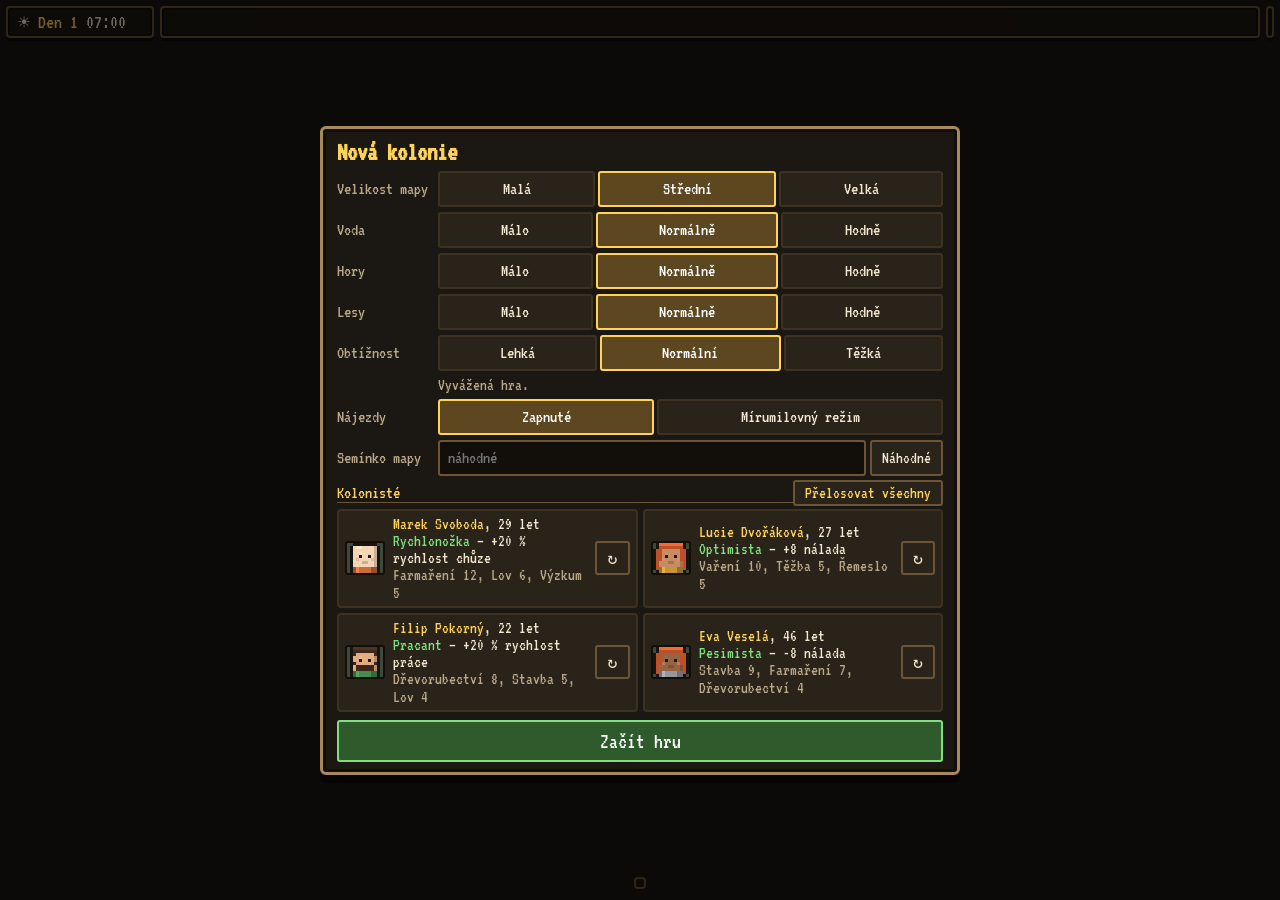
==== commit 15bf6881: "Fix winter wipe: auto-rebuild destroyed structures, warm-up behaviour A raid that broke the door of " ====
--- a/kolonie.html
+++ b/kolonie.html
@@ -1243,6 +1243,13 @@
       if (back > 0) this.dropItem(x, y, m, back);
     }
   },
+  /** Zničenou stavbu (nájezd, požár) naplánuje znovu na stejném místě. */
+  replan(s) {
+    if (!s || (BUILD[s.type].tech && !Research.has(BUILD[s.type].tech))) return;
+    const tiles = this.footprint(s.i, s.type, s.dir || 0);
+    if (!tiles || tiles.some(t => this.struct[t] || this.bp[t] || this.obj[t])) return;
+    this.placeBlueprint(s.i, s.type, s.dir || 0);
+  },
   /** Odstraní stavbu bez náhrady (bourání, požár). Obsah truhly vysype ven. */
   destroyStruct(i) {
     const s = this.struct[i];
@@ -1580,7 +1587,7 @@
       if (h === 6) {
         UI.toast(`Svítá – začíná ${this.day}. den.`, 'info');
         if ((this.day - 1) % Config.SEASON_DAYS === 0 && this.day > 1) {
-          const msg = ['Přišlo jaro. Pole se dají znovu osít.', 'Začíná léto.', 'Začíná podzim. Zima přijde za ' + Config.SEASON_DAYS + ' dny – udělej zásoby jídla!', 'Přišla zima! Plodiny nerostou a keře neplodí.'][this.season];
+          const msg = ['Přišlo jaro. Pole se dají znovu osít.', 'Začíná léto.', 'Začíná podzim. Zima přijde za ' + Config.SEASON_DAYS + ' dny – udělej zásoby jídla a postav vytápěnou místnost (zdi, dveře, ohniště uvnitř)!', 'Přišla zima! Plodiny nerostou a keře neplodí.'][this.season];
           UI.toast(msg, this.season === 3 ? 'warn' : 'good');
         }
       }
@@ -1739,6 +1746,7 @@
     if (s && BUILD[s.type].burns) {
       Game.alert(`Shořela stavba: ${BUILD[s.type].name.toLowerCase()}.`, 'warn', x, y);
       World.destroyStruct(i);
+      World.replan(s);
     }
     const f = World.floor[i];
     if (f && BUILD[f.type].burns) { World.floor[i] = null; World.deconSet.delete(i); World.recalc(i); }
@@ -2407,6 +2415,7 @@
       const x = s.i % w, y = (s.i / w) | 0;
       Game.alert(`Nájezdníci zničili: ${BUILD[s.type].name.toLowerCase()}.`, 'warn', x, y);
       World.destroyStruct(s.i);
+      World.replan(s);   // kolonisté ji po odražení nájezdu postaví znovu
       Game.onTileChanged(x, y);
       this.breaking = -1;
     }
@@ -3037,6 +3046,24 @@
     }
     return best;
   }
+  /** Nejbližší teplé místo: políčko u ohniště nebo ve vytápěné místnosti (aspoň 8 °C). */
+  function findWarmth(c) {
+    let best = -1, bd = Infinity;
+    const W = World.w, now = TimeSys.minutes;
+    const consider = (i) => {
+      if (!World.walk[i] || World.struct[i] || (c.unreach.get('w' + i) || 0) > now) return;
+      const d = Math.abs(ix(i) - c.tx) + Math.abs(iy(i) - c.ty);
+      if (d < bd && World.tempAt(i) >= 8) { bd = d; best = i; }
+    };
+    for (const f of World.lights) {
+      const s = World.struct[f];
+      if (!s || !BUILD[s.type].heat) continue;
+      const room = World.roomAt(f);
+      if (room) { for (let k = 0; k < room.tiles.length; k += 3) consider(room.tiles[k]); }
+      else for (let dy = -2; dy <= 2; dy++) for (let dx = -2; dx <= 2; dx++) if (World.inb(ix(f) + dx, iy(f) + dy)) consider(f + dy * W + dx);
+    }
+    return best;
+  }
   /** Volná židle u stolu poblíž. */
   function findSeat(c) {
     const chairs = World.structBy.chair, w = World.w;
@@ -3752,6 +3779,22 @@
       }
     },
 
+    /** Ohřívání u ohně / ve vytápěné místnosti, dokud se kolonista nezahřeje. */
+    warm(c, j) {
+      if (j.stage === 0) {
+        c.activity = 'Jde se ohřát';
+        const r = walk(c, j, ix(j.i), iy(j.i), 0, 'w' + j.i);
+        if (r === 'fail') return FAIL;
+        if (r === 'moving') return;
+        j.stage = 1;
+      }
+      c.activity = 'Ohřívá se';
+      if (c.warmth >= 85 || (c.hunger < 15 && hasFood())) return DONE;
+      // v noci se vyspí rovnou tady
+      if (TimeSys.isNight() && c.energy < 80) { c.sleeping = true; c.activity = 'Spí u tepla'; c.energy = Math.min(100, c.energy + 100 / 9.5 * Config.HOURS_PER_TICK); }
+      else c.sleeping = false;
+    },
+
     /** Hašení požáru – dělá ho každý bez ohledu na priority. */
     firefight(c, j) {
       const i = j.i;
@@ -3870,7 +3913,7 @@
     return DONE;
   }
 
-  return { DONE, FAIL, drivers, findWork, findFood, hasFood, findBed, findFire, findSeat, nearestItem, anyItem, candidates };
+  return { DONE, FAIL, drivers, findWork, findFood, hasFood, findBed, findFire, findSeat, findWarmth, nearestItem, anyItem, candidates };
 })();
 
 </script>
@@ -4902,9 +4945,10 @@
     // tělesné teplo: bez teplého oblečení venku v mrazu ubývá, v teple se vrací
     const amb = World.tempAt(World.idx(this.tx, this.ty));
     const comfort = this.coat ? -14 : 3;
-    if (amb < comfort) this.warmth = Math.max(0, this.warmth - (comfort - amb) * 0.9 * hours);
+    if (amb < comfort) this.warmth = Math.max(0, this.warmth - (comfort - amb) * 0.5 * hours);
     else this.warmth = Math.min(100, this.warmth + (6 + (amb - comfort)) * 1.2 * hours);
-    if (this.warmth < 20) { d -= 3 * hours; cause = 'podchlazením'; }
+    if (this.warmth < 20) { d -= 2 * hours; cause = 'podchlazením'; }
+    if (this.warmth < 45 && amb < comfort) Game.notifyOnce('cold' + this.id, `${this.first} prochládá! Postav vytápěnou místnost (zdi, dveře, ohniště uvnitř) nebo ušij teplé oblečení.`, 'warn', 360);
     if (this.hunger <= 0) { d -= 4.5 * hours; cause = 'hladem'; }
     if (this.energy <= 0) { d -= 2 * hours; cause = cause || 'vyčerpáním'; }
     if (d === 0 && this.hunger > 30 && this.energy > 15) d = (this.sleeping ? 3 : 1.5) * hours;
@@ -5019,6 +5063,11 @@
       const f = Jobs.findFire(this);
       if (f >= 0) { this.startJob({ type: 'firefight', i: f, key: 'f' + f }); return; }
     }
+    // prochladlý kolonista se jde ohřát (k ohni nebo do vytápěné místnosti)
+    if (this.warmth < 45 && World.tempAt(World.idx(this.tx, this.ty)) < (this.coat ? -14 : 3)) {
+      const w = Jobs.findWarmth(this);
+      if (w >= 0) { this.startJob({ type: 'warm', i: w }); return; }
+    }
     if (this.hunger < 30) {
       const f = Jobs.findFood(this);
       if (f >= 0) { this.startJob({ type: 'eat', i: f, key: 'e' + f + '_' + this.id }); return; }
@@ -5052,7 +5101,8 @@
     // přerušení kvůli naléhavým potřebám
     if (this.job) {
       const t = this.job.type;
-      if (Combat.raiders.length && t !== 'fight' && t !== 'flee' && this.tickN % 15 === 0 &&
+      if (t !== 'warm' && t !== 'fight' && this.warmth < 25 && this.tickN === 0 && World.tempAt(World.idx(this.tx, this.ty)) < 3 && Jobs.findWarmth(this) >= 0) this.endJob();
+      else if (Combat.raiders.length && t !== 'fight' && t !== 'flee' && this.tickN % 15 === 0 &&
           (this.bow ? t !== 'eat' : !!Combat.nearest(this.x, this.y, 5))) this.endJob();
       else if (t !== 'eat' && t !== 'sleep' && t !== 'fight' && this.hunger < 12 && this.tickN === 0 && Jobs.findFood(this) >= 0) this.endJob();
       else if (t !== 'sleep' && this.energy <= 1) {
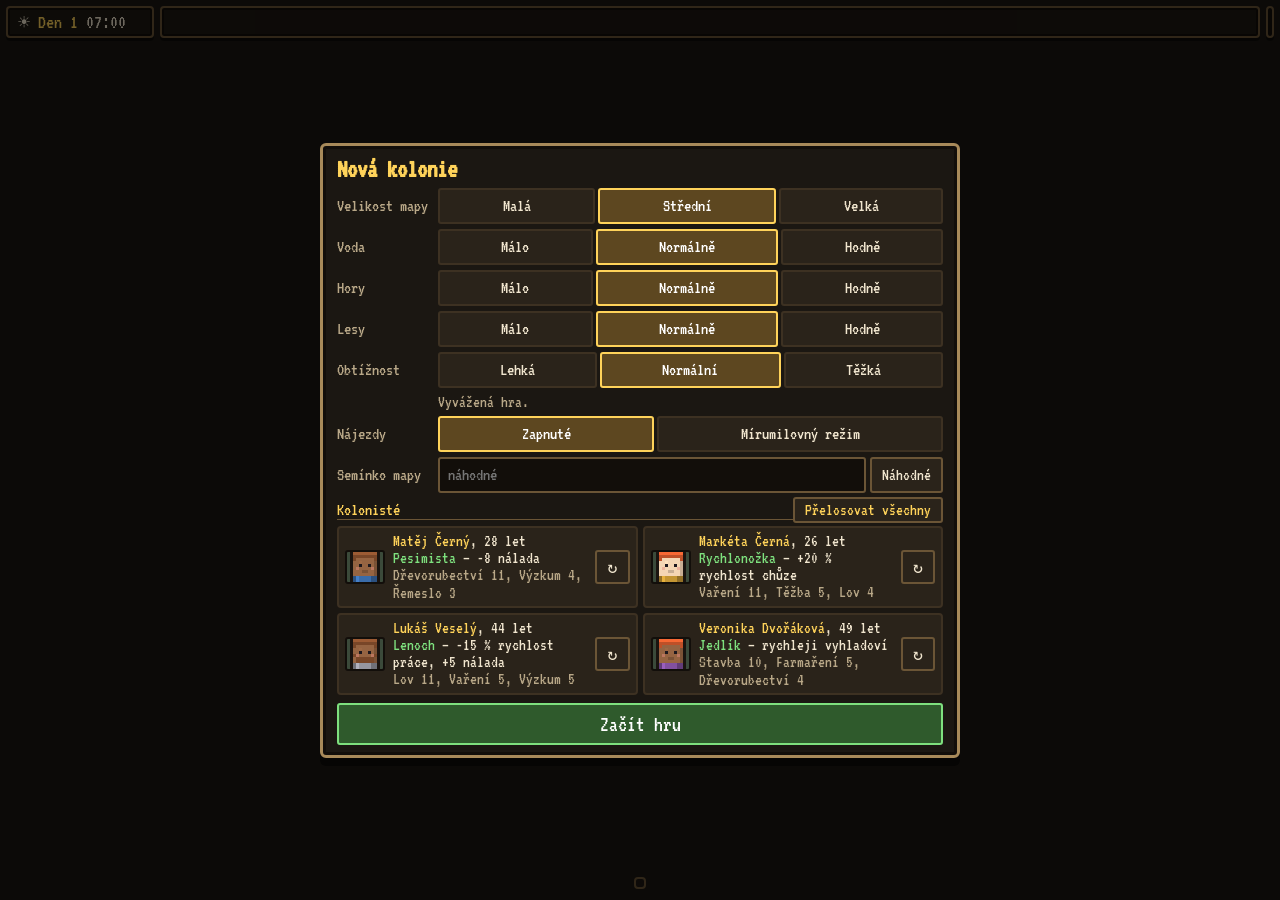
==== commit b6ec97c4: "Late game and content: electricity, greenhouses, harvester, assembler, rescue goal, crops, diseases " ====
--- a/kolonie.html
+++ b/kolonie.html
@@ -94,6 +94,9 @@
 .fbtn { display: flex; align-items: center; gap: 4px; padding: 4px; font-size: 16px; background: var(--panel2); border: 2px solid #3d3122; border-radius: 3px; opacity: 0.45; min-height: 36px; }
 .fbtn.on { opacity: 1; border-color: var(--good); }
 .fbtn img { width: 20px; height: 20px; }
+.filters.crops { grid-template-columns: repeat(auto-fill, minmax(124px, 1fr)); }
+.fbtn small { display: block; font-size: 13px; line-height: 12px; color: var(--muted); }
+.fbtn span { text-align: left; }
 #resources { display: flex; gap: 2px; align-items: center; padding: 2px 6px; flex: 1 1 auto; min-width: 0; overflow-x: auto; scrollbar-width: none; }
 #resources::-webkit-scrollbar { display: none; }
 .res { display: flex; align-items: center; gap: 3px; padding: 0 6px; font-size: 20px; white-space: nowrap; }
@@ -565,16 +568,19 @@
   coat:  { name: 'Teplé oblečení' },
   bow:   { name: 'Kuše' },
   ammo:  { name: 'Munice' },
+  parts: { name: 'Součástky' },
+  herbs: { name: 'Léčivé byliny' },
+  medicine: { name: 'Léky' },
 };
-const ITEM_ORDER = ['wood', 'plank', 'stone', 'ore', 'iron', 'food', 'meal', 'meat', 'egg', 'wool', 'leather', 'coat', 'bow', 'ammo'];
+const ITEM_ORDER = ['wood', 'plank', 'stone', 'ore', 'iron', 'parts', 'food', 'meal', 'meat', 'egg', 'herbs', 'medicine', 'wool', 'leather', 'coat', 'bow', 'ammo'];
 const ITEM_BASIC = ['wood', 'stone', 'food', 'meal'];   // v liště vidět vždy; ostatní až po prvním získání
 const COOKABLE = ['food', 'meat', 'egg'];               // z čeho se vaří jídlo
 // orientační hodnota surovin (obchod, bohatství kolonie)
-const VALUE = { wood: 1, stone: 1.5, plank: 2.5, ore: 2, iron: 6, food: 1.2, meal: 2.5, meat: 2, egg: 1.5, wool: 3, leather: 3, coat: 16, bow: 20, ammo: 0.6 };
+const VALUE = { wood: 1, stone: 1.5, plank: 2.5, ore: 2, iron: 6, parts: 16, food: 1.2, meal: 2.5, meat: 2, egg: 1.5, herbs: 2.5, medicine: 9, wool: 3, leather: 3, coat: 16, bow: 20, ammo: 0.6 };
 const ITEM_KEYS = Object.keys(ITEMS);
 const ITEM_BIT = {};
 ITEM_KEYS.forEach((k, n) => { ITEM_BIT[k] = 1 << n; });
-const FILTER_CUSTOM = 0x8000;   // příznak „sklad má vlastní filtr“
+const FILTER_CUSTOM = 1 << 30;  // příznak „sklad má vlastní filtr“ (bity 0–29 = druhy surovin)
 
 const SEASONS = ['Jaro', 'Léto', 'Podzim', 'Zima'];
 
@@ -660,6 +666,27 @@
               machine: { power: 15, recipe: { in: { ore: 2, wood: 1 }, out: { iron: 1 }, work: 140 }, pollute: 0.5 },
               hint: 'Sama si bere rudu a dřevo ze sousedních políček nebo z pásu, pláty klade ve směru šipky.' },
 
+  apothecary: { name: 'Lékárna',        layer: 'struct', cost: { plank: 12, stone: 6 }, work: 120, blocks: true, burns: true, mode: 'single', tech: 'medicine',
+              machine: { manual: true, recipe: { in: { herbs: 3 }, out: { medicine: 1 }, work: 120 }, target: 8 },
+              hint: 'Kolonista s prací Řemeslo tu vyrábí léky z léčivých bylin (pěstuj je na poli).' },
+
+  // ----- pozdní hra -----
+  heater:   { name: 'Elektrické topení', layer: 'struct', cost: { iron: 6, parts: 2 }, work: 90, blocks: true, mode: 'single', tech: 'electricity',
+              machine: { power: 8, heater: 18 },
+              hint: 'S energií vytopí místnost i v tuhé zimě – a pole uvnitř pak rostou i v zimě (skleník).' },
+  machineshop: { name: 'Strojní dílna', layer: 'struct', cost: { plank: 20, iron: 12 }, work: 160, blocks: true, mode: 'single', tech: 'electricity',
+              machine: { manual: true, recipe: { in: { iron: 2, plank: 1 }, out: { parts: 1 }, work: 140 }, target: 20 },
+              hint: 'Kolonista s prací Řemeslo tu vyrábí součástky ze železných plátů a prken.' },
+  assembler: { name: 'Montážní linka', layer: 'struct', cost: { iron: 20, parts: 6 }, work: 220, blocks: true, rot: true, size: [2, 1], mode: 'single', tech: 'assembly',
+              machine: { power: 20, recipe: { in: { iron: 2, plank: 1 }, out: { parts: 1 }, work: 120 } },
+              hint: 'Vyrábí součástky bez obsluhy. Pláty a prkna bere ze sousedních políček nebo z pásu.' },
+  harvester: { name: 'Sklízecí stroj', layer: 'struct', cost: { iron: 14, parts: 4 }, work: 180, blocks: true, rot: true, mode: 'single', tech: 'agri',
+              machine: { power: 10, harvester: 4 },
+              hint: 'Sám zasévá a sklízí pole do vzdálenosti 4 políček. Úrodu klade ve směru šipky.' },
+  radio:    { name: 'Vysílačka',       layer: 'struct', cost: { iron: 60, parts: 30, plank: 40 }, work: 400, blocks: true, size: [2, 2], mode: 'single', tech: 'radio',
+              machine: { power: 40, radio: 48 },
+              hint: 'Cíl hry: s energií volá o pomoc. Po 48 hodinách nepřetržitého vysílání přiletí záchranná loď.' },
+
   // ----- energie -----
   pole:     { name: 'Sloup vedení',    layer: 'struct', cost: { wood: 4, iron: 1 }, work: 40, blocks: true, mode: 'single', tech: 'water',
               machine: { pole: true },
@@ -690,11 +717,17 @@
   defense:     { name: 'Obrana',            cost: 100, req: ['belts'],          desc: 'Zbrojnice, střílny a brány.' },
   logistics:   { name: 'Logistika',         cost: 90,  req: ['belts'],          desc: 'Rozdělovač, třídič a podzemní pás.' },
   rails:       { name: 'Koleje',            cost: 130, req: ['logistics'],      desc: 'Koleje s vozíkem na delší vzdálenosti.' },
-  colony:      { name: 'Soběstačná kolonie', cost: 260, req: ['autosaw', 'wind', 'steam', 'autofurnace'], desc: 'Završení výzkumu – cíl hry.' },
+  colony:      { name: 'Soběstačná kolonie', cost: 260, req: ['autosaw', 'wind', 'steam', 'autofurnace'], desc: 'Kolonie se uživí sama – otevírá cestu k elektřině.' },
+  medicine:    { name: 'Medicína',          cost: 80,  req: [],                 desc: 'Lékárna – léky z léčivých bylin.' },
+  electricity: { name: 'Elektřina',         cost: 220, req: ['colony'],         desc: 'Elektrické topení a strojní dílna na součástky.' },
+  agri:        { name: 'Zemědělské stroje', cost: 220, req: ['electricity'],    desc: 'Sklízecí stroj – pole bez farmářů.' },
+  assembly:    { name: 'Montáž',            cost: 260, req: ['electricity'],    desc: 'Montážní linka na součástky bez obsluhy.' },
+  radio:       { name: 'Rádiové spojení',   cost: 340, req: ['agri', 'assembly'], desc: 'Vysílačka – zavolej záchrannou loď. Cíl hry.' },
 };
 
 // Pracovní typy (pořadí = pořadí při stejné prioritě)
 const WORK_TYPES = [
+  { id: 'doctor', name: 'Lékař',     short: 'Lék.',  skill: 'medicine' },
   { id: 'cook',  name: 'Vaření',    short: 'Vař.',  skill: 'cook' },
   { id: 'build', name: 'Stavba',    short: 'Stav.', skill: 'build' },
   { id: 'grow',  name: 'Farmaření', short: 'Farm.', skill: 'grow' },
@@ -706,7 +739,7 @@
   { id: 'research', name: 'Výzkum', short: 'Výz.',  skill: 'research' },
   { id: 'haul',  name: 'Nošení',    short: 'Noš.',  skill: null },
 ];
-const SKILLS = { build: 'Stavba', chop: 'Dřevorubectví', mine: 'Těžba', grow: 'Farmaření', cook: 'Vaření', craft: 'Řemeslo', research: 'Výzkum', hunt: 'Lov' };
+const SKILLS = { build: 'Stavba', chop: 'Dřevorubectví', mine: 'Těžba', grow: 'Farmaření', cook: 'Vaření', craft: 'Řemeslo', research: 'Výzkum', hunt: 'Lov', medicine: 'Lékařství' };
 
 // Zvěř a hospodářská zvířata
 const ANIMALS = {
@@ -756,7 +789,8 @@
     this.crops = new Array(n).fill(null);   // {g}
     this.bp = new Array(n).fill(null);      // {type, del:{}, i, dir, tiles}
     this.zone = new Uint8Array(n);          // 0 nic, 1 sklad, 2 pole
-    this.filter = new Uint16Array(n);       // filtr surovin skladu (0 = vše)
+    this.filter = new Uint32Array(n);       // filtr surovin skladu (0 = vše)
+    this.cropKind = new Uint8Array(n);      // druh plodiny pole (index do CROP_KEYS)
     this.roof = new Uint8Array(n);          // 1 = pod střechou (uzavřená místnost)
     this.roomId = new Int16Array(n);        // index do rooms, -1 = venku
     this.rooms = [];
@@ -1024,10 +1058,31 @@
   stackCap(i) { return this.isChest(i) ? Config.CHEST_STACK : Config.STACK; },
   /** Povoluje filtr skladu na políčku daný druh suroviny? */
   allowed(i, type) { const f = this.filter[i]; return !(f & FILTER_CUSTOM) || !!(f & ITEM_BIT[type]); },
+  /** Výkon topení v místnosti podle toho, zda mají energii. */
+  heaterHeat(room) {
+    let h = 0;
+    for (const s of room.heaters) if (!s.decon && !s.broken && Power.factor(s) > 0.05) h += BUILD[s.type].machine.heater * Power.factor(s);
+    return h;
+  },
   isBelt(i) { const s = this.struct[i]; return !!s && !!BUILD[s.type].machine && !!BUILD[s.type].machine.belt; },
   /** Leží hromádka „volně“ (mimo sklad nebo ve skladu, kam nepatří)? Na pásu ne. */
   isLoose(i) { const it = this.items[i]; return !!it && !this.isBelt(i) && (!this.isStock(i) || !this.allowed(i, it.type)); },
   /** Souvislý sklad (zóna) nebo jedna truhla, do které políčko patří. */
+  /** Souvislá oblast stejné zóny (4-sousedství). */
+  zoneRegion(i) {
+    const z = this.zone[i];
+    if (!z) return [];
+    const out = [i], seen = new Set([i]);
+    for (let h = 0; h < out.length; h++) {
+      const c = out[h], x = c % this.w, y = (c / this.w) | 0;
+      for (const [dx, dy] of [[1, 0], [-1, 0], [0, 1], [0, -1]]) {
+        if (!this.inb(x + dx, y + dy)) continue;
+        const q = this.idx(x + dx, y + dy);
+        if (!seen.has(q) && this.zone[q] === z) { seen.add(q); out.push(q); }
+      }
+    }
+    return out;
+  },
   stockRegion(i) {
     if (this.isChest(i)) return [i];
     if (this.zone[i] !== 1) return [];
@@ -1132,8 +1187,9 @@
     for (const i of this.farmTiles) if (!this.crops[i]) this.emptyFarm.add(i);
     this.itemVer++;
   },
-  setCrop(i, g) {
-    this.crops[i] = { g };
+  cropType(i) { return CROP_KEYS[this.cropKind[i]] || 'potato'; },
+  setCrop(i, g, t) {
+    this.crops[i] = { g, t: t || this.cropType(i) };
     this.cropSet.add(i);
     this.emptyFarm.delete(i);
     if (g >= 1) this.ripeSet.add(i);
@@ -1320,13 +1376,15 @@
         }
       }
       if (tiles.length > Config.ROOM_MAX) continue;
-      const room = { id: this.rooms.length, tiles, beds: [], heat: 0 };
+      const room = { id: this.rooms.length, tiles, beds: [], heat: 0, heaters: [] };
       for (const i of tiles) {
         this.roof[i] = 1; this.roomId[i] = room.id;
         const s = this.struct[i];
         if (s) {
           if (s.type === 'bed') room.beds.push(i);
           if (BUILD[s.type].heat) room.heat += BUILD[s.type].heat;
+          const hm = BUILD[s.type].machine;
+          if (hm && hm.heater && s.i === i) room.heaters.push(s);
         }
       }
       this.rooms.push(room);
@@ -1353,7 +1411,7 @@
   tempAt(i) {
     let t = TimeSys.temp();
     const room = this.roomAt(i);
-    if (room) t += 5 + Math.min(22, room.heat);
+    if (room) t += 5 + Math.min(26, room.heat + this.heaterHeat(room));
     else {
       // venku hřeje oheň jen zblízka
       const x = i % this.w, y = (i / this.w) | 0;
@@ -1371,16 +1429,19 @@
     if (this.roomsDirty) this.computeRooms();
     const light = TimeSys.daylight();
     const temp = TimeSys.temp(), winter = TimeSys.season === 3;
-    // v zimě a při mrazu plodiny nerostou
-    const warm = winter ? 0 : U.clamp((temp - 1) / 6, 0, 1);
-    const growMul = (0.15 + 0.85 * light) * (1 + Weather.rain * 0.35) * warm;
+    const growMul = (0.15 + 0.85 * light) * (1 + Weather.rain * 0.35);
     this.spoil(hours, temp);
     let matured = 0;
     for (const i of this.cropSet) {
       const c = this.crops[i];
       if (!c || c.g >= 1) continue;
       const fert = TERRAIN[this.terrain[i]].fert;
-      c.g += hours / Config.CROP_HOURS * fert * growMul * (1 - 0.7 * Math.min(1, Pollution.at(i)));
+      const cd = Crops.def(c.t);
+      // venku podle počasí a ročního období; skleník (pole v místnosti) podle teploty uvnitř, i v zimě
+      const mul = this.roof[i]
+        ? 0.65 * (0.4 + 0.6 * light) * Crops.growFactor(c.t, this.tempAt(i), true)
+        : growMul * Crops.growFactor(c.t, temp, false);
+      c.g += hours / cd.hours * fert * mul * (1 - 0.7 * Math.min(1, Pollution.at(i)));
       if (c.g >= 1) { c.g = 1; matured++; this.ripeSet.add(i); }
     }
     if (matured > 0) Game.notifyOnce('crop', `Úroda dozrála (${matured} polí) – kolonisté ji sklidí.`, 'good', 360);
@@ -1709,6 +1770,144 @@
 
 </script>
   <script>
+// ===== js/crops.js =====
+'use strict';
+/**
+ * Crops – druhy plodin. Druh se volí pro celé souvislé pole (klepnutím na pole).
+ *  - brambory: spolehlivé, rostou od jara do podzimu,
+ *  - kukuřice: rychlá a vydatná, ale jen v teple (léto),
+ *  - zelí: pomalé, ale snese mráz – roste i v zimě venku,
+ *  - léčivé byliny: suroviny na léky.
+ */
+const CROPS = {
+  potato:  { name: 'Brambory',      hours: 42, minT: 2,  out: 'food',  n: 6, season: 'jaro až podzim', leaf: [[54, 120, 50], [74, 146, 60], [100, 170, 72]], fruit: [[216, 176, 100], [240, 236, 250]] },
+  corn:    { name: 'Kukuřice',      hours: 32, minT: 12, out: 'food',  n: 9, season: 'jen v teple (léto)', leaf: [[70, 130, 40], [96, 156, 50], [130, 180, 64]], fruit: [[240, 206, 70], [250, 230, 120]] },
+  cabbage: { name: 'Zelí',          hours: 50, minT: -4, out: 'food',  n: 5, season: 'celý rok, snese mráz', frost: true, leaf: [[60, 120, 90], [90, 156, 110], [140, 196, 150]], fruit: [[170, 220, 170], [200, 236, 200]] },
+  herbs:   { name: 'Léčivé byliny', hours: 36, minT: 5,  out: 'herbs', n: 3, season: 'jaro až podzim', leaf: [[60, 110, 60], [84, 140, 76], [120, 170, 96]], fruit: [[170, 110, 210], [240, 236, 250]] },
+};
+const CROP_KEYS = Object.keys(CROPS);
+
+const Crops = {
+  def(t) { return CROPS[t] || CROPS.potato; },
+  /** Roste plodina venku za daného počasí? (v zimě jen mrazuvzdorné) */
+  growFactor(t, temp, roofed) {
+    const d = this.def(t);
+    if (!roofed && TimeSys.season === 3 && !d.frost) return 0;
+    return U.clamp((temp - d.minT) / 6, 0, 1);
+  },
+  /** Má smysl teď zasévat? */
+  canSowNow(t, i) {
+    const d = this.def(t);
+    if (World.roof[i]) return World.tempAt(i) > d.minT;
+    if (TimeSys.season === 3 && !d.frost) return false;
+    return TimeSys.temp() > d.minT - 3;
+  },
+  /** Výnos sklizně (bonus za dovednost farmáře). */
+  yieldOf(crop, skillLvl) {
+    const d = this.def(crop && crop.t);
+    return { type: d.out, n: Math.max(1, Math.round(d.n * (0.85 + skillLvl * 0.04))) };
+  },
+};
+
+</script>
+  <script>
+// ===== js/medicine.js =====
+'use strict';
+/**
+ * Medicine – nemoci, zranění a léčení.
+ *  - Nemoc má závažnost (sev) a imunitu (imm); když imunita doroste dřív, kolonista
+ *    se uzdraví, jinak nemoc ubírá zdraví. Odpočinek v posteli a ošetření (léky,
+ *    byliny) zrychlují imunitu.
+ *  - Zranění z boje krvácí, dokud je lékař neošetří; neošetřená rána se může zanítit.
+ */
+const DISEASES = {
+  flu:       { name: 'Chřipka',      sev: 1 / 34, imm: 1 / 30, contagious: true },
+  infection: { name: 'Zánět rány',   sev: 1 / 26, imm: 1 / 30 },
+  poison:    { name: 'Otrava jídlem', sev: 1 / 14, imm: 1 / 10 },
+};
+
+const Medicine = {
+  next: 0,
+
+  reset() { this.next = TimeSys.minutes + 60 * 24 * U.range(5, 8); },
+  infect(c, id) {
+    if (c.disease || c.dead) return false;
+    c.disease = { id, sev: 0.05, imm: 0 };
+    Game.alert(`${c.first} onemocněl/a: ${DISEASES[id].name.toLowerCase()}. Lékař ho/ji ošetří, odpočinek v posteli pomáhá.`, 'warn', c.tx, c.ty);
+    return true;
+  },
+  /** Rána z boje. */
+  wound(c) {
+    if (!c.bleed) Game.notifyOnce('bleed' + c.id, `${c.first} je zraněn/a a krvácí – potřebuje lékaře.`, 'warn', 60);
+    c.bleed = true;
+    c.bleedT = 0;
+  },
+  isTended(c) { return (c.tendedUntil || 0) > TimeSys.minutes; },
+  needsCare(c) { return !c.dead && (c.bleed || (c.disease && !this.isTended(c))); },
+
+  /** Jednou za herní hodinu pro každého kolonistu. Vrací ztrátu zdraví. */
+  hourly(c) {
+    let dmg = 0;
+    if (c.bleed) {
+      dmg += 1.5;
+      c.bleedT = (c.bleedT || 0) + 1;
+      if (c.bleedT > 10 && U.chance(0.08)) this.infect(c, 'infection');
+    }
+    const d = c.disease;
+    if (d) {
+      const def = DISEASES[d.id];
+      const care = this.isTended(c) ? c.careQ || 1.3 : 1;
+      const rest = c.sleeping ? 1.35 : 1;
+      d.imm += def.imm * care * rest * (0.85 + U.rand() * 0.3);
+      d.sev += def.sev * (0.85 + U.rand() * 0.3);
+      if (d.imm >= 1) {
+        c.disease = null;
+        c.addThought('cured', 'Uzdravil/a se', 4, 12);
+        UI.toast(`${c.first} se uzdravil/a.`, 'good');
+      } else if (d.sev >= 1) dmg += 6;
+      else if (d.sev > 0.6) dmg += 1;
+      // nakažlivá nemoc se může přenést na blízké
+      if (c.disease && def.contagious && d.sev > 0.2) {
+        for (const o of Game.colonists) if (o !== c && !o.disease && Math.hypot(o.x - c.x, o.y - c.y) < 3 && U.chance(0.04)) this.infect(o, d.id);
+      }
+    }
+    return dmg;
+  },
+  /** Náhodné epidemie. */
+  events() {
+    if (TimeSys.minutes < this.next) return;
+    this.next = TimeSys.minutes + 60 * 24 * U.range(6, 10);
+    const cs = Game.colonists.filter(c => !c.disease);
+    if (!cs.length) return;
+    // chřipka chodí častěji v chladu
+    if (TimeSys.temp() < 10 || U.chance(0.5)) this.infect(U.pick(cs), 'flu');
+  },
+  /** Syrové nebo zkažené jídlo může přivodit otravu. */
+  ate(c, type, fresh) {
+    const risk = (type === 'meat' ? 0.06 : type === 'food' || type === 'egg' ? 0.015 : 0.003) + (fresh < 0.25 ? 0.05 : 0);
+    if (U.chance(risk)) this.infect(c, 'poison');
+  },
+  /** Ošetření: q = 2 s léky, 1.6 s bylinami, 1.25 bez nich. */
+  tend(doc, c, q) {
+    c.tendedUntil = TimeSys.minutes + 60 * 14;
+    c.careQ = q * (1 + doc.skills.medicine.lvl * 0.03);
+    if (c.bleed) { c.bleed = false; c.health = Math.min(100, c.health + 10); }
+    c.addThought('tended', 'Ošetřen/a lékařem', 3, 12);
+    Game.stats.tended = (Game.stats.tended || 0) + 1;
+  },
+  status(c) {
+    const out = [];
+    if (c.bleed) out.push('krvácí');
+    if (c.disease) out.push(`${DISEASES[c.disease.id].name.toLowerCase()} (závažnost ${Math.round(c.disease.sev * 100)} %, imunita ${Math.round(c.disease.imm * 100)} %)`);
+    if (this.isTended(c)) out.push('ošetřen/a');
+    return out.join(', ');
+  },
+  pack() { return { next: this.next }; },
+  unpack(d) { if (d) this.next = d.next; else this.reset(); },
+};
+
+</script>
+  <script>
 // ===== js/fire.js =====
 'use strict';
 /**
@@ -1833,9 +2032,20 @@
     s.prog = 0;
     return r.out;
   },
+  /** Políčko výstupu: před okrajem stavby ve směru otočení (u větších staveb uprostřed hrany). */
+  front(s) {
+    if (s.tiles.length === 1) return World.step(s.i, s.dir);
+    const w = World.w, dx = DIRS4[s.dir][0], dy = DIRS4[s.dir][1];
+    let best = s.tiles[0], bv = -Infinity;
+    for (const t of s.tiles) {
+      const v = (t % w) * dx + ((t / w) | 0) * dy;
+      if (v > bv) { bv = v; best = t; }
+    }
+    return World.step(best, s.dir);
+  },
   /** Políčka sousedící se stavbou (bez políčka výstupu). */
   sides(s) {
-    const out = [], w = World.w, front = BUILD[s.type].rot ? World.step(s.i, s.dir) : -1;
+    const out = [], w = World.w, front = BUILD[s.type].rot ? this.front(s) : -1;
     const own = new Set(s.tiles);
     for (const t of s.tiles) {
       const x = t % w;
@@ -1896,7 +2106,7 @@
   },
   /** Vyloží hotové výrobky na políčko ve směru otočení. */
   eject(s) {
-    const front = World.step(s.i, s.dir);
+    const front = this.front(s);
     let left = 0;
     for (const k in s.out) {
       if (s.out[k] < 1) continue;
@@ -1923,6 +2133,51 @@
       for (const k in s.out) outN += s.out[k];
       let ready = outN < this.OUT_CAP;
       if (!ready) s.msg = 'Výstup je plný – není kam vykládat';
+      if (m.heater) {
+        // topení: odebírá energii, jen když je kolem zima
+        s.want = World.tempAt(i) < 18 || TimeSys.temp() < 12;
+        s.on = s.want && Power.factor(s) > 0.05;
+        s.msg = !s.want ? 'Vypnuto – je teplo' : s.on ? 'Topí' : 'Bez energie';
+        if (s.on && t % 600 === 0) Maintenance.wearTime(s, 600 * 3);
+        continue;
+      }
+      if (m.radio) {
+        s.want = !Game.rescued;
+        const p = Power.factor(s);
+        s.on = s.want && p > 0.99;
+        if (!s.want) { s.msg = 'Loď přiletěla'; continue; }
+        if (!s.on) { s.msg = p > 0.05 ? `Málo energie (${Math.round(p * 100)} %) – vysílání stojí` : 'Bez energie'; continue; }
+        const before = Math.floor(s.prog * 4);
+        s.prog = Math.min(1, s.prog + 1 / (m.radio * 600));
+        s.msg = `Vysílá… ${Math.floor(s.prog * 100)} %`;
+        if (Math.floor(s.prog * 4) !== before && s.prog < 1) Game.alert(`Vysílačka: spojení navázáno z ${Math.floor(s.prog * 100)} %.`, 'info', i % World.w, (i / World.w) | 0);
+        if (s.prog >= 1) Game.rescue(s);
+        continue;
+      }
+      if (m.harvester) {
+        if (t % 60 !== 0) continue;
+        this.eject(s);
+        const job = this.fieldJob(s, m.harvester);
+        s.want = !!job;
+        const p = Power.factor(s);
+        s.on = s.want && p > 0.05;
+        if (!job) { s.msg = 'Čeká – pole v dosahu nepotřebují práci'; continue; }
+        if (!s.on) { s.msg = 'Bez energie'; continue; }
+        s.prog += p * 0.5;
+        s.msg = job.harvest ? 'Sklízí' : 'Zasévá';
+        if (s.prog >= 1) {
+          s.prog = 0;
+          if (job.harvest) {
+            const crop = World.crops[job.i];
+            World.removeCrop(job.i);
+            const y = Crops.yieldOf(crop, 6);
+            s.out[y.type] = (s.out[y.type] || 0) + y.n;
+            Game.stats.harvested += y.n;
+          } else World.setCrop(job.i, 0, World.cropType(job.i));
+          Maintenance.wear(s);
+        }
+        continue;
+      }
       if (ready && m.drill) {
         const o = World.obj[i];
         if (!o || o.type !== 'ore' || o.amount <= 0) { ready = false; s.msg = 'Ložisko je vyčerpané'; }
@@ -1951,6 +2206,20 @@
         this.eject(s);
       }
     }
+  },
+
+  /** Nejbližší pole v dosahu sklízecího stroje: nejdřív zralé ke sklizni, pak prázdné k setí. */
+  fieldJob(s, r) {
+    const x0 = s.i % World.w, y0 = (s.i / World.w) | 0;
+    let sow = -1;
+    for (let y = y0 - r; y <= y0 + r; y++) for (let x = x0 - r; x <= x0 + r; x++) {
+      if (!World.inb(x, y)) continue;
+      const i = World.idx(x, y);
+      if (World.zone[i] !== 2 || Game.isReserved('o' + i)) continue;
+      if (World.ripeSet.has(i)) return { i, harvest: true };
+      if (sow < 0 && World.canSow(i) && Crops.canSowNow(World.cropType(i), i)) sow = i;
+    }
+    return sow >= 0 ? { i: sow, harvest: false } : null;
   },
 
   /** Posun pásů: každá hromádka se za jeden krok posune nejvýš o jedno políčko. */
@@ -2184,9 +2453,10 @@
     const unlocked = Object.keys(BUILD).filter(k => BUILD[k].tech === id).map(k => BUILD[k].name);
     Game.alert(`Výzkum dokončen: ${TECHS[id].name}` + (unlocked.length ? ` – nové stavby: ${unlocked.join(', ')}.` : '.'), 'good');
     if (UI.ready) UI.setTab(UI.tab);
+    if (id === 'colony') Game.alert('Kolonie je soběstačná! Další výzkum vede k elektřině a nakonec k vysílačce, která přivolá záchrannou loď.', 'good');
     if (!this.won && Object.keys(TECHS).every(t => this.done.has(t))) {
       this.won = true;
-      UI.victory();
+      Game.alert('Celý strom technologií je vyzkoumán. Postav vysílačku a zavolej záchranu!', 'good');
     }
   },
   pack() { return { done: [...this.done], points: this.points, current: this.current, won: this.won }; },
@@ -2432,6 +2702,7 @@
       if (this.cd <= 0) {
         this.cd = 42;
         tc.health -= 9 * Combat.diff().dmg;
+        if (U.chance(0.5)) Medicine.wound(tc);
         if (tc.sleeping && tc.job) tc.endJob();
         Sound.play('hit', this.x, this.y);
         if (tc.health <= 0) Game.killColonist(tc, 'v boji s nájezdníky');
@@ -2919,6 +3190,8 @@
     { text: 'Dokonči první výzkum', how: 'Kolonista s prací Výzkum bádá u stolu. Doporučení: Vodní energie a Mechanika.', done: () => Research.done.size >= 1, reward: { iron: 8 } },
     { text: 'Vyrob první energii', how: 'Vodní kolo patří na mělkou vodu (světle modrá). Stroje musí být do 5 políček od zdroje nebo sloupu.', done: () => Power.supply > 0, reward: { plank: 20 } },
     { text: 'Postav první vrták', how: 'Vyzkoumej Těžební stroje a postav Vrták přímo na ložisko rudy. Šipka určuje, kam bude rudu klást.', done: () => (World.structBy.drill || { size: 0 }).size >= 1, reward: { iron: 15 } },
+    { text: 'Vyzkoumej Soběstačnou kolonii', how: 'Pokračuj ve výzkumu (Výroba → Výzkum). Otevře cestu k elektřině.', done: () => Research.done.has('colony'), reward: { iron: 20, plank: 20 } },
+    { text: 'Postav vysílačku a zavolej záchranu', how: 'Vyzkoumej Rádiové spojení, postav Vysílačku (2×2) a dej jí 40 ⚡ po dobu 48 hodin. To je cíl hry.', done: () => !!Game.rescued, reward: { meal: 20 } },
   ],
   idx: 0,
   skipped: false,
@@ -3107,7 +3380,7 @@
       const out = [];
       for (const i of World.ripeSet) out.push({ type: 'harvest', i, key: 'o' + i });
       if (TimeSys.daylight() > 0.2) {
-        for (const i of World.emptyFarm) if (World.canSow(i)) out.push({ type: 'sow', i, key: 'o' + i });
+        for (const i of World.emptyFarm) if (World.canSow(i) && Crops.canSowNow(World.cropType(i), i)) out.push({ type: 'sow', i, key: 'o' + i });
       }
       for (const i of World.des.harvest) {
         const o = World.obj[i];
@@ -3117,6 +3390,11 @@
       for (const a of Animals.list) {
         if (a.type === 'sheep' && a.prod >= 1 && !a.hunt) out.push({ type: 'shear', a: a.id, i: World.idx(a.tx, a.ty), key: 'a' + a.id });
       }
+      return out;
+    },
+    doctor(c) {
+      const out = [];
+      for (const p of Game.colonists) if (Medicine.needsCare(p)) out.push({ type: 'tend', p: p.id, i: World.idx(p.tx, p.ty), key: 'm' + p.id });
       return out;
     },
     hunt() {
@@ -3446,6 +3724,49 @@
       }
     },
 
+    /** Ošetření pacienta: vzít léky nebo byliny (pokud jsou), dojít k němu a ošetřit. */
+    tend(c, j) {
+      const p = Game.colonistById(j.p);
+      if (!p || !Medicine.needsCare(p)) return DONE;
+      j.t = (j.t || 0) + 1;
+      if (j.t > 3000) return FAIL;
+      if (j.stage === 0) {
+        j.med = null;
+        const kind = anyItem('medicine') ? 'medicine' : anyItem('herbs') ? 'herbs' : null;
+        const src = kind ? nearestItem([kind], c) : -1;
+        if (src >= 0) { Game.reserveItem(src, 1, c); j.src = src; j.med = kind; j.stage = 1; }
+        else j.stage = 2;
+      }
+      if (j.stage === 1) {
+        c.activity = 'Jde pro léky';
+        const r = walk(c, j, ix(j.src), iy(j.src), 0, 'i' + j.src);
+        if (r === 'fail') { j.stage = 2; j.med = null; }
+        else if (r === 'moving') return;
+        else { if (!c.pickup(j.src, 1, j.med)) j.med = null; j.stage = 2; }
+      }
+      if (j.stage === 2) {
+        c.activity = 'Jde ošetřit: ' + p.first;
+        if (Math.hypot(p.x - c.x, p.y - c.y) > 1.5) {
+          if (!c.path || j.t % 40 === 0) { if (!c.pathTo(p.tx, p.ty, 1)) return FAIL; }
+          c.followPath();
+          return;
+        }
+        c.path = null;
+        j.stage = 3;
+      }
+      if (Math.hypot(p.x - c.x, p.y - c.y) > 2) { j.stage = 2; return; }
+      c.activity = 'Ošetřuje: ' + p.first;
+      c.face(p.tx, p.ty);
+      j.progress += c.work('medicine');
+      c.workFrac = j.progress / 90;
+      if (j.progress >= 90) {
+        const q = c.carry && c.carry.type === 'medicine' ? 2 : c.carry && c.carry.type === 'herbs' ? 1.6 : 1.25;
+        if (c.carry && (c.carry.type === 'medicine' || c.carry.type === 'herbs')) { c.carry.n--; if (c.carry.n <= 0) c.carry = null; }
+        Medicine.tend(c, p, q);
+        return DONE;
+      }
+    },
+
     /** Stříhání ovce. */
     shear(c, j) {
       const a = Animals.byId(j.a);
@@ -3620,11 +3941,11 @@
         if (r === 'moving') return;
         j.stage = 1;
       }
-      c.activity = 'Sází brambory';
+      c.activity = 'Sází: ' + Crops.def(World.cropType(i)).name.toLowerCase();
       j.progress += c.work('grow');
       c.workFrac = j.progress / 28;
       if (j.progress >= 28) {
-        World.setCrop(i, 0);
+        World.setCrop(i, 0, World.cropType(i));
         return DONE;
       }
     },
@@ -3644,9 +3965,9 @@
       c.workFrac = j.progress / 32;
       if (j.progress >= 32) {
         World.removeCrop(i);
-        const yieldN = Math.round(6 * (0.85 + c.skills.grow.lvl * 0.04));
-        World.dropItem(x, y, 'food', yieldN);
-        Game.stats.harvested += yieldN;
+        const y2 = Crops.yieldOf(cr, c.skills.grow.lvl);
+        World.dropItem(x, y, y2.type, y2.n);
+        Game.stats.harvested += y2.n;
         return DONE;
       }
     },
@@ -3748,6 +4069,7 @@
         if (r === 'fail') return FAIL;
         if (r === 'moving') return;
         j.food = it.type;
+        j.fresh = World.freshness(j.i);
         if (!c.pickup(j.i, 1, it.type)) return FAIL;
         j.seat = findSeat(c);
         if (j.seat >= 0 && !Game.reserve('s' + j.seat, c)) j.seat = -1;
@@ -3767,6 +4089,7 @@
       c.eating = true;
       if (j.progress >= 50) {
         c.carry = null;
+        Medicine.ate(c, j.food, j.fresh === undefined ? 1 : j.fresh);
         if (j.food === 'meal') {
           c.hunger = Math.min(100, c.hunger + 60);
           c.addThought('meal', 'Teplé jídlo', 6, 10);
@@ -3831,7 +4154,9 @@
       c.activity = j.bed >= 0 ? 'Spí v posteli' : (j.collapse ? 'Zhroutil/a se vyčerpáním' : 'Spí na zemi');
       const rate = (j.bed >= 0 ? 100 / 7 : 100 / 9.5) * Config.HOURS_PER_TICK;
       c.energy = Math.min(100, c.energy + rate);
-      const wake = (!TimeSys.isNight() && c.energy >= 97) || c.hunger < 12 || (c.energy >= 100 && TimeSys.hour >= 5 && TimeSys.hour < 22);
+      const wake = j.rest ? (!c.disease || c.disease.sev < 0.25 || c.hunger < 15)
+        : (!TimeSys.isNight() && c.energy >= 97) || c.hunger < 12 || (c.energy >= 100 && TimeSys.hour >= 5 && TimeSys.hour < 22);
+      if (j.rest) c.activity = 'Leží nemocný/á v posteli';
       if (wake) {
         if (j.bed >= 0) {
           const room = World.roomAt(j.bed);
@@ -4247,6 +4572,28 @@
     }));
     S.items.ammo = outline(paint(16, 16, (set, get, rect) => {
       for (const x of [3, 7, 11]) { rect(x, 6, 2, 7, [196, 150, 60]); rect(x, 4, 2, 2, [150, 156, 168]); set(x, 6, [236, 200, 110]); }
+    }));
+    S.items.parts = outline(paint(16, 16, (set, get, rect) => {
+      for (const [cx, cy] of [[5, 10], [11, 6]]) for (let y = -4; y <= 4; y++) for (let x = -4; x <= 4; x++) {
+        const d = Math.hypot(x, y), a = Math.atan2(y, x);
+        if (d > 4.2 || d < 1.3) continue;
+        if (d > 3 && Math.cos(a * 8) < 0) continue;      // zuby ozubeného kola
+        set(cx + x, cy + y, x + y < 0 ? [196, 204, 216] : [120, 128, 140]);
+      }
+      rect(9, 11, 5, 2, [176, 126, 74]); set(13, 11, [120, 128, 140]);
+    }));
+    S.items.herbs = outline(paint(16, 16, (set) => {
+      for (let k = 0; k < 4; k++) {
+        const x0 = 4 + k * 2.5;
+        for (let y = 5; y < 14; y++) set(x0 + (y > 9 ? 0 : (k & 1)), y, [70, 120, 60]);
+        set(x0 - 1, 7 + k, [100, 160, 80]); set(x0 + 1, 9 - k % 2, [100, 160, 80]);
+        set(x0, 4, [170, 110, 210]); set(x0 + 1, 5, [200, 150, 230]);
+      }
+      for (let x = 3; x < 13; x++) set(x, 11, [176, 126, 74]);
+    }));
+    S.items.medicine = outline(paint(16, 16, (set, get, rect) => {
+      rect(4, 5, 8, 9, [236, 232, 220]); rect(4, 5, 8, 1, [250, 248, 240]); rect(6, 2, 4, 3, [176, 126, 74]);
+      rect(7, 7, 2, 5, [220, 60, 60]); rect(5, 9, 6, 1, [220, 60, 60]); rect(5, 9, 6, 2, [220, 60, 60]);
     }));
     S.items.meal = outline(paint(16, 16, (set) => {
       for (let y = 7; y < 14; y++) for (let x = 2; x < 14; x++) {
@@ -4391,6 +4738,43 @@
     const metal = [120, 126, 138], metalL = [176, 184, 196], metalD = [72, 78, 90];
     const wood = [150, 104, 60], woodL = [186, 138, 86], woodD = [100, 66, 38];
     const stoneC = [140, 136, 130], stoneL = [176, 172, 164], stoneD = [92, 88, 84];
+    // ----- pozdní hra a lékárna -----
+    S.build.apothecary = outline(paint(16, 16, (set, get, rect) => {
+      rect(1, 3, 14, 13, [150, 104, 60]); rect(1, 3, 14, 1, [186, 138, 86]);
+      for (const y of [6, 10]) rect(2, y, 12, 1, [100, 66, 38]);
+      for (const [x, y, c] of [[3, 4, [120, 190, 120]], [6, 4, [200, 120, 220]], [10, 4, [236, 232, 220]], [4, 8, [220, 80, 80]], [8, 8, [150, 200, 230]], [11, 8, [120, 190, 120]]]) rect(x, y, 2, 2, c);
+      rect(3, 11, 10, 5, [176, 126, 74]); rect(7, 12, 2, 3, [220, 60, 60]); rect(6, 13, 4, 1, [220, 60, 60]);
+    }));
+    S.build.machineshop = outline(paint(16, 16, (set, get, rect) => {
+      rect(1, 7, 14, 5, metal); rect(1, 7, 14, 1, metalL); rect(1, 11, 14, 1, metalD);
+      rect(2, 12, 2, 4, metalD); rect(12, 12, 2, 4, metalD);
+      rect(9, 1, 2, 6, metalD); rect(7, 1, 6, 2, metal); rect(9, 5, 2, 2, [255, 220, 90]);
+      rect(2, 4, 5, 3, [120, 80, 44]); rect(3, 5, 3, 1, [200, 206, 216]);
+    }));
+    S.build.heater = outline(paint(16, 16, (set, get, rect) => {
+      rect(2, 3, 12, 12, metal); rect(2, 3, 12, 1, metalL); rect(2, 14, 12, 1, metalD);
+      for (let x = 4; x < 13; x += 2) rect(x, 5, 1, 8, [230, 110, 50]);
+      rect(11, 1, 2, 2, metalD);
+    }));
+    S.build.assembler = outline(paint(32, 16, (set, get, rect) => {
+      rect(1, 4, 30, 11, metal); rect(1, 4, 30, 1, metalL); rect(1, 14, 30, 1, metalD);
+      rect(3, 6, 26, 4, [58, 60, 68]);
+      for (let x = 4; x < 28; x += 6) { rect(x, 1, 2, 6, metalD); rect(x - 1, 6, 4, 2, [255, 220, 90]); }
+      rect(4, 11, 6, 2, [176, 126, 74]); rect(22, 11, 6, 2, [196, 204, 216]);
+    }));
+    S.build.harvester = outline(paint(16, 16, (set, get, rect) => {
+      rect(1, 4, 14, 9, [196, 150, 52]); rect(1, 4, 14, 1, [236, 196, 90]); rect(1, 12, 14, 1, [130, 96, 30]);
+      rect(9, 1, 5, 4, [70, 110, 150]); rect(10, 2, 3, 2, [160, 210, 240]);
+      for (let x = 1; x < 15; x += 2) set(x, 13, metalL);
+      for (const cx of [4, 12]) rect(cx - 2, 13, 4, 3, [50, 46, 44]);
+    }));
+    S.build.radio = outline(paint(32, 32, (set, get, rect) => {
+      rect(4, 22, 24, 10, [140, 136, 130]); rect(4, 22, 24, 1, [176, 172, 164]);
+      rect(8, 24, 8, 6, [58, 60, 68]); rect(9, 25, 2, 2, [126, 220, 126]); rect(12, 25, 2, 2, [255, 200, 80]);
+      for (let y = 2; y < 22; y++) { const w = Math.max(1, Math.floor((22 - y) / 5)); set(16 - w, y, metalD); set(16 + w, y, metalD); if (y % 4 === 0) rect(16 - w, y, w * 2 + 1, 1, metal); }
+      rect(15, 0, 3, 3, [230, 70, 60]);
+      for (let a = 0; a < 7; a++) { set(21 + a, 6 - Math.round(Math.sin(a / 2) * 2), metalL); }
+    }));
     S.build.saw = outline(paint(16, 16, (set, get, rect) => {
       rect(1, 7, 14, 5, wood); rect(1, 7, 14, 1, woodL); rect(1, 11, 14, 1, woodD);
       rect(2, 12, 2, 4, woodD); rect(12, 12, 2, 4, woodD);
@@ -4535,6 +4919,30 @@
         set(x, y, col);
       }
     });
+    const make = (leaf, fruit, kind) => [0, 1, 2, 3].map(n => outline(paint(16, 16, (set) => {
+      const plants = [[4, 5], [11, 5], [4, 12], [11, 12]];
+      for (const [px, py] of plants) {
+        if (n === 0) { set(px, py, leaf[1]); set(px + 1, py - 1, leaf[2]); continue; }
+        if (kind === 'corn') {
+          // vysoké stonky s klasy
+          const hgt = n === 1 ? 3 : n === 2 ? 5 : 6;
+          for (let k = 0; k < hgt; k++) { set(px, py + 1 - k, leaf[1]); if (k % 2) set(px + (k & 2 ? 1 : -1), py + 1 - k, leaf[2]); }
+          if (n === 3) { set(px + 1, py - 2, fruit[0]); set(px + 1, py - 3, fruit[1]); set(px + 1, py - 1, fruit[0]); }
+          continue;
+        }
+        const r = n === 1 ? 1.6 : n === 2 ? 2.6 : 3.2;
+        for (let y = -4; y <= 4; y++) for (let x = -4; x <= 4; x++) {
+          if (Math.hypot(x, y) > r + (H(x + px, y + py, 4) - 0.5)) continue;
+          set(px + x, py + y, leaf[Math.max(0, Math.min(2, Math.round(1 - (x + y) / 4)))]);
+        }
+        if (n === 3) {
+          if (kind === 'cabbage') { for (let y = -1; y <= 1; y++) for (let x = -1; x <= 1; x++) set(px + x, py + y, Math.abs(x) + Math.abs(y) < 2 ? fruit[1] : fruit[0]); }
+          else { set(px - 1, py - 2, fruit[1]); set(px + 2, py, fruit[0]); set(px + 1, py + 3, fruit[0]); }
+        }
+      }
+    }), [30, 60, 26], 255));
+    S.crops = {};
+    for (const k of CROP_KEYS) S.crops[k] = make(CROPS[k].leaf, CROPS[k].fruit, k);
     const leaf = [[54, 120, 50], [74, 146, 60], [100, 170, 72]];
     const stage = (n) => outline(paint(16, 16, (set) => {
       const plants = [[4, 5], [11, 5], [4, 12], [11, 12]];
@@ -4735,6 +5143,7 @@
       for (let k = 0; k < 12; k++) { set(2 + k, 13 - k, [150, 100, 56]); set(3 + k, 13 - k, [120, 80, 44]); }
       rect(11, 1, 4, 2, [210, 214, 224]); rect(13, 1, 2, 4, [210, 214, 224]); set(12, 3, [210, 214, 224]);
     }));
+    I.parts = S.items.parts; I.herbs = S.items.herbs; I.medicine = S.items.medicine;
     I.zone_pasture = outline(paint(16, 16, (set, get, rect) => {
       rect(1, 11, 14, 4, [96, 150, 70]); rect(1, 11, 14, 1, [126, 180, 90]);
       for (const x of [2, 7, 12]) { rect(x, 5, 2, 8, [176, 126, 74]); set(x, 5, [206, 158, 100]); }
@@ -4838,6 +5247,9 @@
     this.health = 100;
     this.dead = false;
     this.warmth = 100;       // tělesné teplo 0..100
+    this.disease = null;     // {id, sev, imm}
+    this.bleed = false;
+    this.tendedUntil = 0;
     this.coat = false;       // má teplé oblečení
     this.bow = false;        // má kuši
     this.mood = 60;
@@ -4872,6 +5284,7 @@
     this.working = true;
     let f = (skill ? this.skillFactor(skill) : 1) * this.moodFactor() * (this.trait.work || 1);
     if (this.hunger < 5) f *= 0.7;
+    if (this.disease) f *= 0.75;
     if (skill) this.gainXp(skill, 0.07);
     // zvuk práce podle druhu úkolu
     if ((this.sndT = (this.sndT || 0) + 1) % 26 === 0 && this.job) {
@@ -4909,6 +5322,8 @@
     const roofed = World.isRoofed(here);
     const temp = World.tempAt(here);
     if (this.health < 40) out.push({ label: 'Podlomené zdraví', val: -8 });
+    if (this.disease) out.push({ label: DISEASES[this.disease.id].name, val: -6 });
+    if (this.bleed) out.push({ label: 'Bolestivá rána', val: -5 });
     if (Weather.rain > 0.3 && !roofed) out.push({ label: temp < 0 ? 'Sněží mu/jí za krk' : 'Moknutí v dešti', val: -4 });
     if (this.warmth < 20) out.push({ label: 'Podchlazení', val: -12 });
     else if (this.warmth < 55) out.push({ label: 'Prochladl/a', val: -6 });
@@ -4950,8 +5365,15 @@
     if (this.warmth < 20) { d -= 2 * hours; cause = 'podchlazením'; }
     if (this.warmth < 45 && amb < comfort) Game.notifyOnce('cold' + this.id, `${this.first} prochládá! Postav vytápěnou místnost (zdi, dveře, ohniště uvnitř) nebo ušij teplé oblečení.`, 'warn', 360);
     if (this.hunger <= 0) { d -= 4.5 * hours; cause = 'hladem'; }
+    // nemoci a rány (počítá se po hodinách)
+    this.medT = (this.medT || 0) + hours;
+    while (this.medT >= 1) {
+      this.medT -= 1;
+      const m = Medicine.hourly(this);
+      if (m > 0) { d -= m; cause = this.disease ? DISEASES[this.disease.id].name.toLowerCase() === 'zánět rány' ? 'na zánět rány' : 'na ' + DISEASES[this.disease.id].name.toLowerCase() : 'vykrvácením'; }
+    }
     if (this.energy <= 0) { d -= 2 * hours; cause = cause || 'vyčerpáním'; }
-    if (d === 0 && this.hunger > 30 && this.energy > 15) d = (this.sleeping ? 3 : 1.5) * hours;
+    if (d === 0 && this.hunger > 30 && this.energy > 15 && !this.bleed && !(this.disease && this.disease.sev > 0.6)) d = (this.sleeping ? 3 : 1.5) * hours;
     if (d < 0 && this.health >= 50 && this.health + d < 50) Game.alert(`${this.first} je ve vážném stavu – umírá ${cause}!`, 'warn', this.tx, this.ty);
     this.health = U.clamp(this.health + d, 0, 100);
     if (this.health <= 0) Game.killColonist(this, cause || 'vyčerpáním');
@@ -5076,6 +5498,11 @@
     if (this.energy < 25 || (night && this.energy < 92)) {
       this.startJob({ type: 'sleep', bed: Jobs.findBed(this) });
       return;
+    }
+    // vážně nemocný si lehne do postele
+    if (this.disease && this.disease.sev > 0.35) {
+      const bed = Jobs.findBed(this);
+      if (bed >= 0) { this.startJob({ type: 'sleep', bed, rest: true }); return; }
     }
     // výbava: teplé oblečení a kuše, pokud jsou ve skladu
     const gear = !this.coat && Jobs.anyItem('coat') ? 'coat' : !this.bow && Jobs.anyItem('bow') ? 'bow' : null;
@@ -6137,7 +6564,7 @@
         if (cr) {
           this.img(Sprites.tilled, wx, wy, TS, TS);
           const st = cr.g >= 1 ? 3 : cr.g > 0.6 ? 2 : cr.g > 0.25 ? 1 : 0;
-          this.img(Sprites.crop[st], wx, wy, TS, TS);
+          this.img((Sprites.crops[cr.t] || Sprites.crop)[st], wx, wy, TS, TS);
         }
         const bp = World.bp[i];
         if (bp && BUILD[bp.type].layer === 'floor') this.drawBlueprint(bp, wx, wy);
@@ -6864,7 +7291,7 @@
   TABS: [
     { id: 'orders', label: 'Příkazy', icon: 'chop', tools: ['select', 'chop', 'mine', 'harvest', 'hunt', 'decon', 'cancel'] },
     { id: 'build', label: 'Stavba', icon: 'wall_wood', tools: ['wall_wood', 'wall_stone', 'door', 'floor_wood', 'floor_stone', 'bed', 'campfire', 'table', 'chair', 'chest', 'lamp'] },
-    { id: 'prod', label: 'Výroba', icon: 'belt', tools: ['saw', 'furnace', 'tailor', 'armory', 'research', 'belt', 'splitter', 'sorter', 'tunnel', 'rail', 'cartstop', 'drill', 'autosaw', 'autofurnace', 'pole', 'waterwheel', 'windmill', 'boiler', 'turret', 'gate'],
+    { id: 'prod', label: 'Výroba', icon: 'belt', tools: ['saw', 'furnace', 'tailor', 'armory', 'apothecary', 'machineshop', 'research', 'belt', 'splitter', 'sorter', 'tunnel', 'rail', 'cartstop', 'drill', 'autosaw', 'autofurnace', 'assembler', 'harvester', 'pole', 'waterwheel', 'windmill', 'boiler', 'heater', 'turret', 'gate', 'radio'],
       actions: [{ icon: 'research_btn', label: 'Výzkum', run: () => UI.openResearch() }, { icon: 'power_btn', label: 'Energie', run: () => UI.openPower() },
         { icon: 'pollution_btn', label: 'Znečištění', run: () => { Pollution.show = !Pollution.show; UI.toast(Pollution.show ? 'Vrstva znečištění zapnuta (fialová = špinavý vzduch).' : 'Vrstva znečištění vypnuta.', 'info'); } }] },
     { id: 'zones', label: 'Zóny', icon: 'zone_farm', tools: ['zone_stock', 'zone_farm', 'zone_pasture', 'coop', 'sheepfold', 'zone_clear'] },
@@ -7085,7 +7512,7 @@
       m.style.width = c.mood + '%';
       m.style.background = this.moodColor(c.mood);
       card.classList.toggle('sel', !!(Game.selected && Game.selected.c === c));
-      card.classList.toggle('alert', c.hunger < 15 || c.energy < 10 || c.health < 50 || c.inBreak());
+      card.classList.toggle('alert', c.hunger < 15 || c.energy < 10 || c.health < 50 || c.inBreak() || c.bleed || !!(c.disease && c.disease.sev > 0.5));
       card.title = `${c.name} – ${c.activity}`;
     }
   },
@@ -7123,7 +7550,8 @@
       this.$('pFollow').onclick = () => { Camera.follow = Camera.follow === c ? null : c; };
       this.$('pPrio').onclick = () => this.openPriorities();
     }
-    this.$('pAct').textContent = (c.carry ? `[${ITEMS[c.carry.type].name} ×${c.carry.n}] ` : '') + c.activity + (c.coat || c.bow ? ' · výbava: ' + [c.coat && 'oblečení', c.bow && 'kuše'].filter(Boolean).join(', ') : '');
+    const med = Medicine.status(c);
+    this.$('pAct').textContent = (med ? '[' + med + '] ' : '') + (c.carry ? `[${ITEMS[c.carry.type].name} ×${c.carry.n}] ` : '') + c.activity + (c.coat || c.bow ? ' · výbava: ' + [c.coat && 'oblečení', c.bow && 'kuše'].filter(Boolean).join(', ') : '');
     this.$('pFollow').textContent = Camera.follow === c ? 'Nesledovat' : 'Sledovat';
     this.$('pNeeds').innerHTML =
       this.bar('Zdraví', c.health, c.health < 40 ? '#e5534b' : '#d9534f') +
@@ -7223,7 +7651,7 @@
       rows.push(['Materiál', Object.keys(cost).map(m => `${ITEMS[m].name} ${bp.del[m] || 0}/${cost[m]}`).join(', ')]);
     }
     const cr = World.crops[i];
-    if (cr) rows.push(['Brambory', cr.g >= 1 ? 'zralé ke sklizni' : `roste ${Math.round(cr.g * 100)} %`]);
+    if (cr) rows.push([Crops.def(cr.t).name, cr.g >= 1 ? 'zralé ke sklizni' : `roste ${Math.round(cr.g * 100)} %` + (Crops.growFactor(cr.t, World.roof[i] ? World.tempAt(i) : TimeSys.temp(), !!World.roof[i]) <= 0 ? ' – teď neroste (zima / chlad)' : '')]);
     const it = World.items[i];
     if (it) {
       const fr = World.freshness(i);
@@ -7235,8 +7663,14 @@
     else if (World.isRoofed(i)) rows.push(['Střecha', 'ano']);
     rows.push(['Teplota', Math.round(World.tempAt(i)) + ' °C']);
     if (Fire.burning(i)) rows.push(['Požár', 'hoří!']);
-    // filtr skladu / truhly
+    // filtr skladu / truhly, volba plodiny pole
     let filterHtml = '';
+    if (World.zone[i] === 2) {
+      const cur = World.cropType(i);
+      filterHtml = `<div class="psec">Co se tu pěstuje (celé pole)</div><div class="filters crops">` + CROP_KEYS.map((k, n) =>
+        `<button class="fbtn ${cur === k ? 'on' : ''}" data-act="crop:${n}"><img class="pix" src="${Sprites.toURL(Sprites.crops[k][3], 2)}" alt=""><span>${CROPS[k].name}<small>${CROPS[k].season}</small></span></button>`).join('') +
+        `</div><div class="mnote">Už zasazené plodiny dorostou; nový druh se zaseje po sklizni.${World.roof[i] ? ' Pole je v místnosti (skleník) – roste i v zimě, když je vytopená.' : ''}</div>`;
+    }
     if (World.isStock(i)) {
       const f = World.filter[i];
       filterHtml = `<div class="psec">Co se sem smí ukládat</div><div class="filters">` + ITEM_KEYS.map(k =>
@@ -7252,6 +7686,7 @@
       const act = e.target.closest && e.target.closest('[data-act]');
       if (!act) return;
       const cur = World.struct[i], a = act.dataset.act;
+      if (a.startsWith('crop:')) { for (const q of World.zoneRegion(i)) World.cropKind[q] = +a.slice(5); p.dataset.kind = ''; this.tileInfo(p, x, y); return; }
       if (!cur) return;
       if (a.startsWith('sf:')) cur.filter = a.slice(3) || null;
       else if (a === 'stop') { cur.unload = !cur.unload; Carts.sync(); }
@@ -7260,7 +7695,7 @@
       p.dataset.kind = '';
       this.tileInfo(p, x, y);
     };
-    if (filterHtml) {
+    if (filterHtml && World.isStock(i)) {
       const region = World.stockRegion(i);
       const cur = () => (World.filter[i] & FILTER_CUSTOM) ? World.filter[i] : (FILTER_CUSTOM | (FILTER_CUSTOM - 1));
       const apply = (mask) => { World.setFilter(region, mask); this.tileInfo(p, x, y); };
@@ -7692,14 +8127,16 @@
   /** Vítězství – dokončený strom technologií. Hrát se dá dál. */
   victory() {
     const m = this.$('modal'), st = Game.stats;
-    m.innerHTML = `<div class="mbox help"><div class="mhead"><b>Kolonie je soběstačná!</b></div>
-      <div class="hbody"><p>Dokončil/a jsi celý výzkum ${TimeSys.day}. dne. Stroje teď pracují za kolonisty – cíl hry je splněn.</p>
+    m.innerHTML = `<div class="mbox help"><div class="mhead"><b>Záchrana!</b></div>
+      <div class="hbody"><p>Vysílačka dovysílala a ${TimeSys.day}. dne přistála záchranná loď. Kolonie přežila ${TimeSys.year > 1 ? TimeSys.year - 1 + ' rok' + (TimeSys.year > 2 ? 'y' : '') + ' a ' : ''}${TimeSys.seasonName.toLowerCase()} – cíl hry je splněn.</p>
       <table class="ttab">
         <tr><td>Kolonistů</td><td>${Game.colonists.length}</td></tr>
         <tr><td>Postavené stavby</td><td>${st.built}</td></tr>
         <tr><td>Výrobků ze strojů</td><td>${st.machined}</td></tr>
         <tr><td>Výrobků z dílen</td><td>${st.crafted}</td></tr>
-      </table></div><div class="menu"><button id="mBack">Hrát dál</button></div></div>`;
+        <tr><td>Odražené nájezdy</td><td>${Combat.count}</td></tr>
+        <tr><td>Padlí</td><td>${st.deaths.length}</td></tr>
+      </table><p>Můžeš hrát dál – kolonie zůstává tvoje.</p></div><div class="menu"><button id="mBack">Hrát dál</button></div></div>`;
     m.classList.remove('hidden');
     this.$('mBack').onclick = () => m.classList.add('hidden');
   },
@@ -7824,7 +8261,9 @@
     for (const i of W.itemSet) { const it = W.items[i]; items.push([i, it.type, it.n, +(it.age || 0).toFixed(2)]); }
     const filter = [];
     for (const i of W.stockTiles) if (W.filter[i]) filter.push([i, W.filter[i]]);
-    for (const i of W.cropSet) crops.push([i, +W.crops[i].g.toFixed(4)]);
+    for (const i of W.cropSet) crops.push([i, +W.crops[i].g.toFixed(4), W.crops[i].t]);
+    const kinds = [];
+    for (const i of W.farmTiles) if (W.cropKind[i]) kinds.push([i, W.cropKind[i]]);
     for (const i of W.bpSet) bp.push([i, W.bp[i].type, W.bp[i].del, W.bp[i].dir || 0]);
     // pořadí množin závisí na historii → seřadit, ať je uložení deterministické
     for (const arr of [struct, items, crops, bp]) arr.sort((p, q) => p[0] - q[0]);
@@ -7832,6 +8271,7 @@
     return {
       v: this.VERSION,
       seed: Game.seed,
+      filterV: 2,
       opts: Game.opts,
       quests: Quests.pack(),
       history: Game.history,
@@ -7844,7 +8284,7 @@
       tick: Game.tickCount,
       speed: Game.lastSpeed,
       cam: { x: Camera.x, y: Camera.y, zoom: Camera.zoom },
-      world: { objRemoved, objSet, struct, floor, items, crops, bp, stock, farm, pasture, filter },
+      world: { objRemoved, objSet, struct, floor, items, crops, bp, stock, farm, pasture, filter, kinds },
       fire: [...Fire.tiles].map(([i, f]) => [i, +f.t.toFixed(2)]),
       animals: Animals.pack(),
       events: Events.pack(),
@@ -7855,7 +8295,8 @@
       trade: Trade.pack(),
       combat: Combat.pack(),
       carts: Carts.pack(),
-      peaceful: Game.peaceful, difficulty: Game.difficulty,
+      medicine: Medicine.pack(),
+      peaceful: Game.peaceful, difficulty: Game.difficulty, rescued: Game.rescued,
       colonists: Game.colonists.map(c => this.packColonist(c)),
     };
   },
@@ -7868,6 +8309,7 @@
       x: c.x, y: c.y, dir: c.dir, skills, priorities: c.priorities,
       hunger: c.hunger, energy: c.energy, mood: c.mood, health: c.health, thoughts: c.thoughts,
       carry: c.carry, breakUntil: c.breakUntil, warmth: c.warmth, coat: c.coat, bow: c.bow, rel: c.rel,
+      disease: c.disease, bleed: c.bleed, tendedUntil: c.tendedUntil, careQ: c.careQ,
     };
   },
   unpackColonist(d) {
@@ -7888,6 +8330,7 @@
     c.warmth = d.warmth !== undefined ? d.warmth : 100;
     c.coat = !!d.coat; c.bow = !!d.bow;
     c.rel = d.rel || {};
+    c.disease = d.disease || null; c.bleed = !!d.bleed; c.tendedUntil = d.tendedUntil || 0; c.careQ = d.careQ;
     if (!World.canWalk(c.tx, c.ty)) { const p = World.nearestWalkable(c.tx, c.ty); c.x = p.x + 0.5; c.y = p.y + 0.5; }
     return c;
   },
@@ -7912,8 +8355,11 @@
     for (const [i, type, decon] of w.floor) W.floor[i] = { type, decon: !!decon };
     for (const [i, type, k, age] of w.items) if (ITEMS[type]) W.items[i] = { type, n: k, age: age || 0 };
     W.filter.fill(0);
-    for (const [i, m] of w.filter || []) W.filter[i] = m;
-    for (const [i, g] of w.crops) W.crops[i] = { g };
+    // starší uložení měla příznak vlastního filtru v bitu 15
+    for (const [i, m] of w.filter || []) W.filter[i] = d.filterV === 2 ? m : ((m & 0x8000) ? ((m & 0x7fff) | FILTER_CUSTOM) : m);
+    W.cropKind.fill(0);
+    for (const [i, k] of w.kinds || []) W.cropKind[i] = k;
+    for (const [i, g, t] of w.crops) W.crops[i] = { g, t: t || 'potato' };
     for (const [i, type, del, dir] of w.bp) { if (BUILD[type]) { W.placeBlueprint(i, type, dir || 0); W.bp[i].del = del || {}; } }
     for (const i of w.stock) W.zone[i] = 1;
     for (const i of w.farm) W.zone[i] = 2;
@@ -7935,9 +8381,11 @@
     Trade.unpack(d.trade);
     Combat.unpack(d.combat);
     Carts.unpack(d.carts);
+    Medicine.unpack(d.medicine);
     Quests.unpack(d.quests);
     Game.history = d.history || [];
     Game.alerts = d.alerts || [];
+    Game.rescued = !!d.rescued;
     Game.peaceful = !!d.peaceful; Game.difficulty = d.difficulty || 'normal';
     Power.reset();
     Game.tickCount = d.tick || 0;
@@ -8047,6 +8495,7 @@
     for (const k of ITEM_KEYS) this.resType[k] = 0;
     this.tickCount = 0; this.pending = null;
     this.over = false;
+    this.rescued = false;
     this.alerts = [];
     this.shots = [];
     this.stats = { built: 0, chopped: 0, mined: 0, cooked: 0, harvested: 0, cropsEaten: 0, joined: 0, crafted: 0, machined: 0, deaths: [] };
@@ -8055,7 +8504,7 @@
     this.nextId = this.colonists.length;
     Quests.reset();
     Weather.reset();
-    Events.reset(); Trade.reset(); Combat.reset(); Carts.reset();
+    Events.reset(); Trade.reset(); Combat.reset(); Carts.reset(); Medicine.reset();
     Camera.zoom = Config.ZOOM_DEFAULT;
     Camera.centerTile(World.start.x, World.start.y + 1);
   },
@@ -8157,6 +8606,13 @@
     this.alerts.push({ msg, kind, x, y, t: TimeSys.minutes });
     if (this.alerts.length > 40) this.alerts.shift();
     UI.toast(msg, kind);
+  },
+  /** Vysílačka dovysílala → záchranná loď přiletěla. Cíl hry splněn, hrát se dá dál. */
+  rescue(s) {
+    if (this.rescued) return;
+    this.rescued = true;
+    this.alert('Záchranná loď přistála! Kolonisté jsou zachráněni – cíl hry splněn.', 'good', s.i % World.w, (s.i / World.w) | 0);
+    UI.victory();
   },
   /** Hodinový vzorek zásob pro graf (posledních 14 dní). */
   sample() {
@@ -8253,7 +8709,7 @@
     this.tickCount++;
     const hourBefore = TimeSys.lastHour;
     TimeSys.tick();
-    if (TimeSys.lastHour !== hourBefore) { this.sample(); Events.hourly(); Animals.hourly(); Trade.hourly(); Combat.hourly(); Social.hourly(); Save.auto(); }   // jednou za herní hodinu
+    if (TimeSys.lastHour !== hourBefore) { this.sample(); Events.hourly(); Animals.hourly(); Trade.hourly(); Combat.hourly(); Social.hourly(); Medicine.events(); Save.auto(); }   // jednou za herní hodinu
     Weather.tick();
     if (this.tickCount % 30 === 0) {
       const hours = 30 * Config.HOURS_PER_TICK;
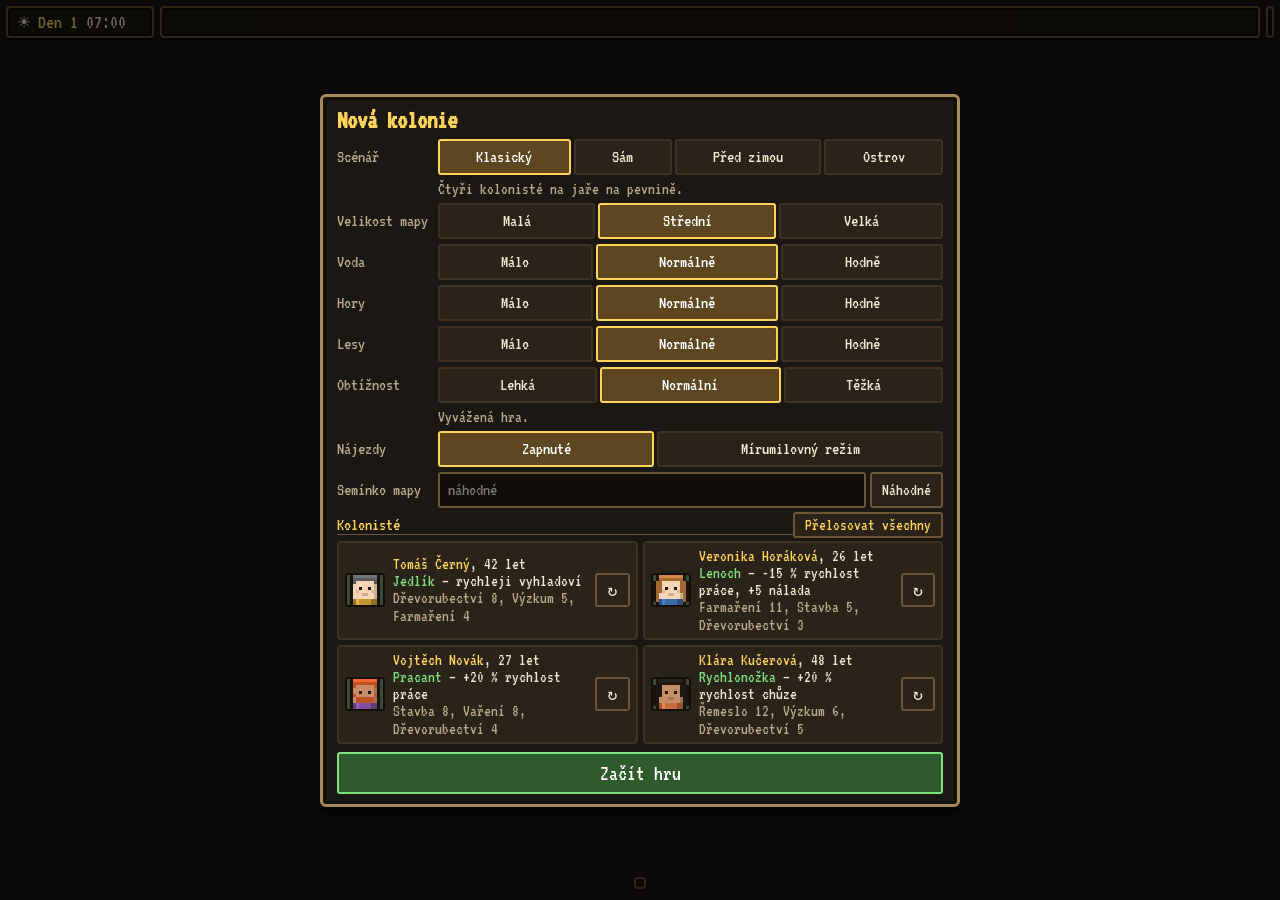
==== commit bd575670: "Save slots, start scenarios, winter survival tweaks, docs - Three manual save slots besides the auto" ====
--- a/kolonie.html
+++ b/kolonie.html
@@ -306,6 +306,12 @@
 .rc b { color: var(--accent); font-weight: normal; }
 .rc i { color: var(--good); font-style: normal; }
 .menu button.primary { background: #2f5a2c; border-color: #7ee07e; color: #fff; font-size: 22px; padding: 8px; }
+.saves { display: flex; flex-direction: column; gap: 5px; margin: 6px 0; }
+.srow { display: flex; gap: 8px; align-items: center; justify-content: space-between; padding: 5px 8px; background: var(--panel2); border: 2px solid #3d3122; border-radius: 4px; line-height: 17px; }
+.srow b { color: var(--accent); font-weight: normal; }
+.sbtns { display: flex; gap: 4px; flex-wrap: wrap; justify-content: flex-end; }
+.sbtns button { min-height: 36px; padding: 2px 10px; font-size: 17px; background: var(--bg); border: 2px solid var(--border); border-radius: 3px; }
+.sbtns button.del { border-color: #8a4a44; }
 .volrow { display: flex; align-items: center; gap: 8px; padding: 0 2px; }
 .volrow span { flex: 1; }
 .volrow b { min-width: 56px; text-align: center; font-weight: normal; color: var(--accent); }
@@ -536,7 +542,13 @@
     normal: { name: 'Normální', supplies: 1,   hunger: 1,    desc: 'Vyvážená hra.' },
     hard:   { name: 'Těžká',    supplies: 0.6, hunger: 1.15, desc: 'Méně zásob, rychlejší hlad, silnější nájezdy.' },
   },
-  defaults() { return { size: 'medium', water: 'normal', rock: 'normal', forest: 'normal', difficulty: 'normal', peaceful: false }; },
+  scenario: {
+    normal: { name: 'Klasický',   desc: 'Čtyři kolonisté na jaře na pevnině.' },
+    alone:  { name: 'Sám',        desc: 'Jediný všestranný kolonista s většími zásobami. Další se mohou přidat později.' },
+    winter: { name: 'Před zimou', desc: 'Start na konci podzimu – zima přijde druhý den. Víc jídla a dvoje teplé oblečení.' },
+    island: { name: 'Ostrov',     desc: 'Ostrov uprostřed moře: málo místa a dřeva, nájezdníci připlouvají jen ze břehu.' },
+  },
+  defaults() { return { size: 'medium', water: 'normal', rock: 'normal', forest: 'normal', difficulty: 'normal', peaceful: false, scenario: 'normal' }; },
 };
 
 // Typy terénu
@@ -893,10 +905,23 @@
       oreN[i] = U.fbm(x / 5, y / 5, seed + 301, 2);
       this.variant[i] = (U.hash2(x, y, seed + 5) * 256) | 0;
     }
+    // ostrov: výška klesá k okrajům mapy
+    if (o.scenario === 'island') {
+      const R = 0.47 * w;
+      for (let y = 0; y < h; y++) for (let x = 0; x < w; x++) {
+        const i = y * w + x;
+        const d = Math.hypot(x - w / 2, y - h / 2) / R;
+        elev[i] = elev[i] * 0.45 + Math.pow(U.clamp(1 - d, 0, 1), 0.8) * 0.75;
+      }
+    }
     // prahy podle kvantilů → stabilní složení mapy pro libovolné semínko
     const q = (arr, p) => { const s = Float32Array.from(arr).sort(); return s[Math.floor(p * (s.length - 1))]; };
-    const qw = NEWGAME.water[o.water];
-    const eWater = q(elev, qw), eShallow = q(elev, qw + 0.03), eSand = q(elev, qw + 0.06), eRock = q(elev, NEWGAME.rock[o.rock]);
+    const qw = o.scenario === 'island' ? 0.3 + NEWGAME.water[o.water] * 0.5 : NEWGAME.water[o.water];
+    const eWater = q(elev, qw), eShallow = q(elev, qw + 0.03), eSand = q(elev, qw + 0.06);
+    // hory: na ostrově se práh počítá jen ze souše, jinak by moře posunulo hory přes půl ostrova
+    const eRock = o.scenario === 'island'
+      ? q(elev.filter(e => e > eSand), Math.min(0.95, NEWGAME.rock[o.rock] + 0.08))
+      : q(elev, NEWGAME.rock[o.rock]);
     const mSoil = q(moist, 0.78), mDirt = q(moist, 0.08);
     const fTree = q(forest, NEWGAME.forest[o.forest]);
 
@@ -999,6 +1024,15 @@
     const m = NEWGAME.difficulty[this.opts.difficulty].supplies;
     put(0, 'wood', 75); put(1, 'wood', Math.round(75 * Math.min(1, m))); put(2, 'wood', Math.round(30 * m));
     put(3, 'meal', Math.round(18 * m)); put(4, 'food', Math.round(30 * m)); put(5, 'stone', Math.round(20 * m));
+    if (this.opts.scenario === 'winter') {
+      put(6, 'meal', 40); put(7, 'coat', 2); put(8, 'wood', 75);
+      // hotové ohniště u tábora
+      for (const [dx, dy] of [[3, -2], [4, -2], [-3, -2], [3, 0]]) {
+        const i = this.idx(sx + dx, sy + dy);
+        if (this.walk[i] && !this.obj[i] && !this.zone[i]) { this.placeBlueprint(i, 'campfire'); this.completeBlueprint(i); break; }
+      }
+    }
+    if (this.opts.scenario === 'alone') { put(6, 'meal', 12); put(7, 'plank', 20); }
   },
 
   // ---------- Průchodnost ----------
@@ -1418,7 +1452,7 @@
       for (const f of this.lights) {
         const s = this.struct[f];
         if (!s || !BUILD[s.type].heat) continue;
-        if (Math.abs((f % this.w) - x) <= 2 && Math.abs(((f / this.w) | 0) - y) <= 2) { t += 7; break; }
+        if (Math.abs((f % this.w) - x) <= 2 && Math.abs(((f / this.w) | 0) - y) <= 2) { t += 12; break; }
       }
     }
     return t;
@@ -3326,7 +3360,7 @@
     const consider = (i) => {
       if (!World.walk[i] || World.struct[i] || (c.unreach.get('w' + i) || 0) > now) return;
       const d = Math.abs(ix(i) - c.tx) + Math.abs(iy(i) - c.ty);
-      if (d < bd && World.tempAt(i) >= 8) { bd = d; best = i; }
+      if (d < bd && World.tempAt(i) >= 5) { bd = d; best = i; }
     };
     for (const f of World.lights) {
       const s = World.struct[f];
@@ -4112,9 +4146,10 @@
         j.stage = 1;
       }
       c.activity = 'Ohřívá se';
-      if (c.warmth >= 85 || (c.hunger < 15 && hasFood())) return DONE;
+      const tired = TimeSys.isNight() ? c.energy < 97 : c.energy < 30;
+      if ((c.warmth >= 85 && !tired) || (c.hunger < 15 && hasFood())) { c.sleeping = false; return DONE; }
       // v noci se vyspí rovnou tady
-      if (TimeSys.isNight() && c.energy < 80) { c.sleeping = true; c.activity = 'Spí u tepla'; c.energy = Math.min(100, c.energy + 100 / 9.5 * Config.HOURS_PER_TICK); }
+      if (tired) { c.sleeping = true; c.activity = 'Spí u tepla'; c.energy = Math.min(100, c.energy + 100 / 9.5 * Config.HOURS_PER_TICK); }
       else c.sleeping = false;
     },
 
@@ -5496,7 +5531,13 @@
       Game.notifyOnce('nofood', 'Kolonisté nemají co jíst! Sbírejte bobule nebo založte pole.', 'warn', 180);
     }
     if (this.energy < 25 || (night && this.energy < 92)) {
-      this.startJob({ type: 'sleep', bed: Jobs.findBed(this) });
+      const bed = Jobs.findBed(this);
+      // bez postele v mrazu se vyspí u ohně
+      if (bed < 0 && !this.coat && TimeSys.temp() < 3) {
+        const w = Jobs.findWarmth(this);
+        if (w >= 0) { this.startJob({ type: 'warm', i: w }); return; }
+      }
+      this.startJob({ type: 'sleep', bed });
       return;
     }
     // vážně nemocný si lehne do postele
@@ -7742,7 +7783,7 @@
       m.innerHTML = `<div class="mbox"><div class="mhead"><b>Menu</b><button class="x" id="mClose">✕</button></div>
         <div class="menu">
           <button id="mBack">Pokračovat ve hře</button>
-          <button id="mSave">Uložit nyní</button>
+          <button id="mSave">Uložit / načíst pozice…</button>
           <button id="mExport">Exportovat hru do souboru</button>
           <button id="mImport">Importovat hru ze souboru</button>
           <button id="mAuto">Zrychlit čas, když všichni spí: <b class="${Game.autoFast ? 'on' : 'off'}">${Game.autoFast ? 'ZAP' : 'VYP'}</b></button>
@@ -7757,11 +7798,7 @@
       const close = () => m.classList.add('hidden');
       this.$('mClose').onclick = close;
       this.$('mBack').onclick = close;
-      this.$('mSave').onclick = () => {
-        close();
-        if (Save.store()) this.toast('Hra uložena.', 'good');
-        else this.toast('Uložení do prohlížeče selhalo – použij export do souboru.', 'warn');
-      };
+      this.$('mSave').onclick = () => { Save.store(); this.openSaves(); };
       this.$('mExport').onclick = () => { close(); Save.exportFile(); this.toast('Uložená hra se stahuje jako soubor.', 'good'); };
       this.$('mImport').onclick = () => { close(); this.$('importFile').click(); };
       this.$('mAuto').onclick = () => { Game.setAutoFast(!Game.autoFast); render(); };
@@ -7780,19 +7817,48 @@
   },
 
   /** Úvodní dotaz: pokračovat z uložené hry, nebo začít znovu. */
-  askContinue(saved) {
+  askContinue() {
     const m = this.$('modal');
-    const when = new Date(saved.savedAt).toLocaleString('cs-CZ', { day: 'numeric', month: 'numeric', hour: '2-digit', minute: '2-digit' });
+    const rows = Save.list().filter(r => r.d);
     m.innerHTML = `<div class="mbox"><div class="mhead"><b>Kolonie</b></div>
-      <p>Nalezena uložená hra: <b class="on">${saved.label}</b><br><span class="mnote">${saved.colonists.map(c => c.first).join(', ')} · uloženo ${when}</span></p>
-      <div class="menu">
-        <button id="mCont">Pokračovat</button>
-        <button id="mNewGame">Nová kolonie</button>
-      </div></div>`;
+      <div class="saves">${rows.map(r => this.saveRow(r, false)).join('')}</div>
+      <div class="menu"><button id="mNewGame" class="primary">Nová kolonie</button></div></div>`;
     m.classList.remove('hidden');
     m.onclick = null;
-    this.$('mCont').onclick = () => Main.boot(saved);
-    this.$('mNewGame').onclick = () => this.openNewGame(() => this.askContinue(saved));
+    m.querySelectorAll('[data-load]').forEach(b => b.onclick = () => { const r = rows.find(q => q.slot === +b.dataset.load); Main.boot(r.d); });
+    this.$('mNewGame').onclick = () => this.openNewGame(() => this.askContinue());
+  },
+  saveRow(r, inGame) {
+    const d = r.d;
+    const when = d ? new Date(d.savedAt).toLocaleString('cs-CZ', { day: 'numeric', month: 'numeric', hour: '2-digit', minute: '2-digit' }) : '';
+    const sc = d && d.opts && d.opts.scenario && d.opts.scenario !== 'normal' ? ' · ' + NEWGAME.scenario[d.opts.scenario].name : '';
+    return `<div class="srow"><div><b>${r.name}</b><br>${d ? `<span class="on">${d.label}</span>${sc}<br><span class="mnote">${d.colonists.map(c => c.first).join(', ')} · ${when}</span>` : '<span class="mnote">prázdná</span>'}</div>
+      <div class="sbtns">${inGame && r.slot > 0 ? `<button data-store="${r.slot}">Uložit sem</button>` : ''}${d ? `<button data-load="${r.slot}">Načíst</button>` : ''}${inGame && r.slot > 0 && d ? `<button data-del="${r.slot}" class="del">✕</button>` : ''}</div></div>`;
+  },
+  /** Ukládání a načítání pozic za běhu hry. */
+  openSaves() {
+    const m = this.$('modal');
+    const render = () => {
+      const rows = Save.list();
+      m.innerHTML = `<div class="mbox wide"><div class="mhead"><b>Uložené hry</b><button class="x" id="mClose">✕</button></div>
+        <p class="mnote">Automatické uložení probíhá každou herní hodinu. Do pozic 1–${Save.SLOTS} ukládáš ručně – hodí se před riskantním krokem.</p>
+        <div class="saves">${rows.map(r => this.saveRow(r, true)).join('')}</div></div>`;
+      m.classList.remove('hidden');
+      this.$('mClose').onclick = () => m.classList.add('hidden');
+      m.querySelectorAll('[data-store]').forEach(b => b.onclick = () => {
+        const n = +b.dataset.store;
+        if (Save.peekSlot(n) && !confirm(`Přepsat pozici ${n}?`)) return;
+        if (Save.storeSlot(n)) this.toast(`Uloženo do pozice ${n}.`, 'good'); else this.toast('Uložení se nepodařilo – úložiště prohlížeče je plné nebo nedostupné.', 'warn');
+        render();
+      });
+      m.querySelectorAll('[data-load]').forEach(b => b.onclick = () => {
+        const r = rows.find(q => q.slot === +b.dataset.load);
+        if (confirm('Načíst tuto hru? Neuložený postup od posledního uložení se ztratí.')) Main.boot(r.d);
+      });
+      m.querySelectorAll('[data-del]').forEach(b => b.onclick = () => { if (confirm('Smazat tuto pozici?')) { Save.clearSlot(+b.dataset.del); render(); } });
+    };
+    m.onclick = (e) => { if (e.target === m) m.classList.add('hidden'); };
+    render();
   },
 
   openHelp(first) {
@@ -7841,6 +7907,11 @@
         <li><b>Vztahy:</b> kolonisté se spřátelí nebo znesváří podle povah, společného času a jídla; najdeš je v kartě kolonisty.</li>
         <li><b>Přehled:</b> mapa s klepnutím pro skok kamery, graf zásob a seznam upozornění s tlačítkem Ukázat.</li>
         <li><b>Zvuk:</b> hlasitost a vypnutí jsou v Menu.</li>
+        <li><b>Plodiny:</b> klepni na pole a vyber brambory, kukuřici (jen v teple), zelí (snese mráz) nebo léčivé byliny.</li>
+        <li><b>Nemoci a zranění:</b> lékař (práce Lékař) ošetřuje nemocné a raněné – nejlépe s léky z Lékárny. Nemocní leží v posteli.</li>
+        <li><b>Skleník:</b> pole uvnitř vytápěné místnosti (ohniště nebo elektrické topení) roste i v zimě.</li>
+        <li><b>Cíl hry:</b> vyzkoumej Rádiové spojení, postav Vysílačku a dej jí 48 hodin energii – přiletí záchranná loď.</li>
+        <li><b>Uložené hry:</b> Menu → Uložit / načíst pozice – automatické uložení a 3 ruční pozice.</li>
       </ul>
       <h4>Přežití</h4>
       <ul>
@@ -7875,6 +7946,8 @@
     const render = () => {
       m.innerHTML = `<div class="mbox wide"><div class="mhead"><b>Nová kolonie</b>${onBack ? '<button class="x" id="mClose">✕</button>' : ''}</div>
         <div class="ng">
+          <label>Scénář</label>${seg('scenario', NEWGAME.scenario)}
+          <label></label><div class="mnote">${NEWGAME.scenario[st.opts.scenario].desc}</div>
           <label>Velikost mapy</label>${seg('size', NEWGAME.size)}
           <label>Voda</label>${seg('water', NEWGAME.amount)}
           <label>Hory</label>${seg('rock', NEWGAME.amount)}
@@ -7884,8 +7957,8 @@
           <label>Nájezdy</label><div class="seg"><button class="${!st.opts.peaceful ? 'on' : ''}" data-peace="0">Zapnuté</button><button class="${st.opts.peaceful ? 'on' : ''}" data-peace="1">Mírumilovný režim</button></div>
           <label>Semínko mapy</label><div class="seedrow"><input id="ngSeed" type="number" inputmode="numeric" placeholder="náhodné" value="${st.seed}"><button id="ngDice">Náhodné</button></div>
         </div>
-        <div class="psec">Kolonisté <button id="ngAll" class="mini-btn">Přelosovat všechny</button></div>
-        <div class="roster">${st.roster.map((c, k) => {
+        <div class="psec">${st.opts.scenario === 'alone' ? 'Kolonista' : 'Kolonisté'} <button id="ngAll" class="mini-btn">Přelosovat všechny</button></div>
+        <div class="roster">${st.roster.slice(0, st.opts.scenario === 'alone' ? 1 : 4).map((c, k) => {
           const top = Object.keys(c.skills).sort((a, b) => c.skills[b].lvl - c.skills[a].lvl).slice(0, 3).map(s => `${SKILLS[s]} ${c.skills[s].lvl}`).join(', ');
           return `<div class="rc"><img class="pix portrait" src="${Sprites.toURL(c.portrait, 4)}" alt=""><div><b>${c.name}</b>, ${c.age} let<br><i>${c.trait.name}</i> – ${c.trait.desc}<br><span class="mnote">${top}</span></div><button class="mini-btn" data-roll="${k}" title="Přelosovat">↻</button></div>`;
         }).join('')}</div>
@@ -8423,6 +8496,26 @@
   },
   clear() { try { localStorage.removeItem(this.KEY); } catch (e) { /* nic */ } },
 
+  // ---------- Ruční pozice ----------
+  SLOTS: 3,
+  slotKey(n) { return 'kolonie.slot' + n; },
+  storeSlot(n) {
+    try { localStorage.setItem(this.slotKey(n), JSON.stringify(this.serialize())); return true; }
+    catch (e) { this.lastError = e; return false; }
+  },
+  peekSlot(n) {
+    try { const d = JSON.parse(localStorage.getItem(this.slotKey(n))); return this.valid(d) ? d : null; }
+    catch (e) { return null; }
+  },
+  clearSlot(n) { try { localStorage.removeItem(this.slotKey(n)); } catch (e) { /* nic */ } },
+  /** Všechny uložené hry: automatická + ruční pozice. */
+  list() {
+    const out = [{ slot: 0, name: 'Automatické uložení', d: this.peek() }];
+    for (let n = 1; n <= this.SLOTS; n++) out.push({ slot: n, name: 'Pozice ' + n, d: this.peekSlot(n) });
+    return out;
+  },
+  any() { return this.list().some(s => s.d); },
+
   // ---------- Soubor ----------
   exportFile() {
     const d = this.serialize();
@@ -8500,7 +8593,17 @@
     this.shots = [];
     this.stats = { built: 0, chopped: 0, mined: 0, cooked: 0, harvested: 0, cropsEaten: 0, joined: 0, crafted: 0, machined: 0, deaths: [] };
     Fire.reset(); Animals.reset(); Power.reset(); Research.reset(); Pollution.reset();
-    this.colonists = roster ? placeRoster(roster, World.start) : createColonists(World.start);
+    const sc = World.opts.scenario;
+    if (sc === 'winter') TimeSys.minutes = (Config.SEASON_DAYS * 3 - 1) * 1440 + 7 * 60;   // poslední den podzimu
+    TimeSys.lastHour = Math.floor(TimeSys.hour);
+    let crew = roster ? roster.slice() : createColonists(World.start);
+    if (sc === 'alone') {
+      crew = crew.slice(0, 1);
+      // samotář umí od všeho trochu
+      for (const k in crew[0].skills) crew[0].skills[k].lvl = Math.max(crew[0].skills[k].lvl, 5);
+      for (const w of WORK_TYPES) crew[0].priorities[w.id] = w.id === 'research' || w.id === 'haul' ? 3 : 2;
+    }
+    this.colonists = roster ? placeRoster(crew, World.start) : crew;
     this.nextId = this.colonists.length;
     Quests.reset();
     Weather.reset();
@@ -8805,8 +8908,7 @@
   // ?seed=… spustí rovnou novou hru s výchozím nastavením (vývoj a testy)
   if (params.has('seed')) { Main.boot(null, parseInt(params.get('seed'), 10) || 1); return; }
   document.getElementById('loading').classList.add('hidden');
-  const saved = Save.peek();
-  if (saved) UI.askContinue(saved);
+  if (Save.any()) UI.askContinue();
   else UI.openNewGame();
 });
 
